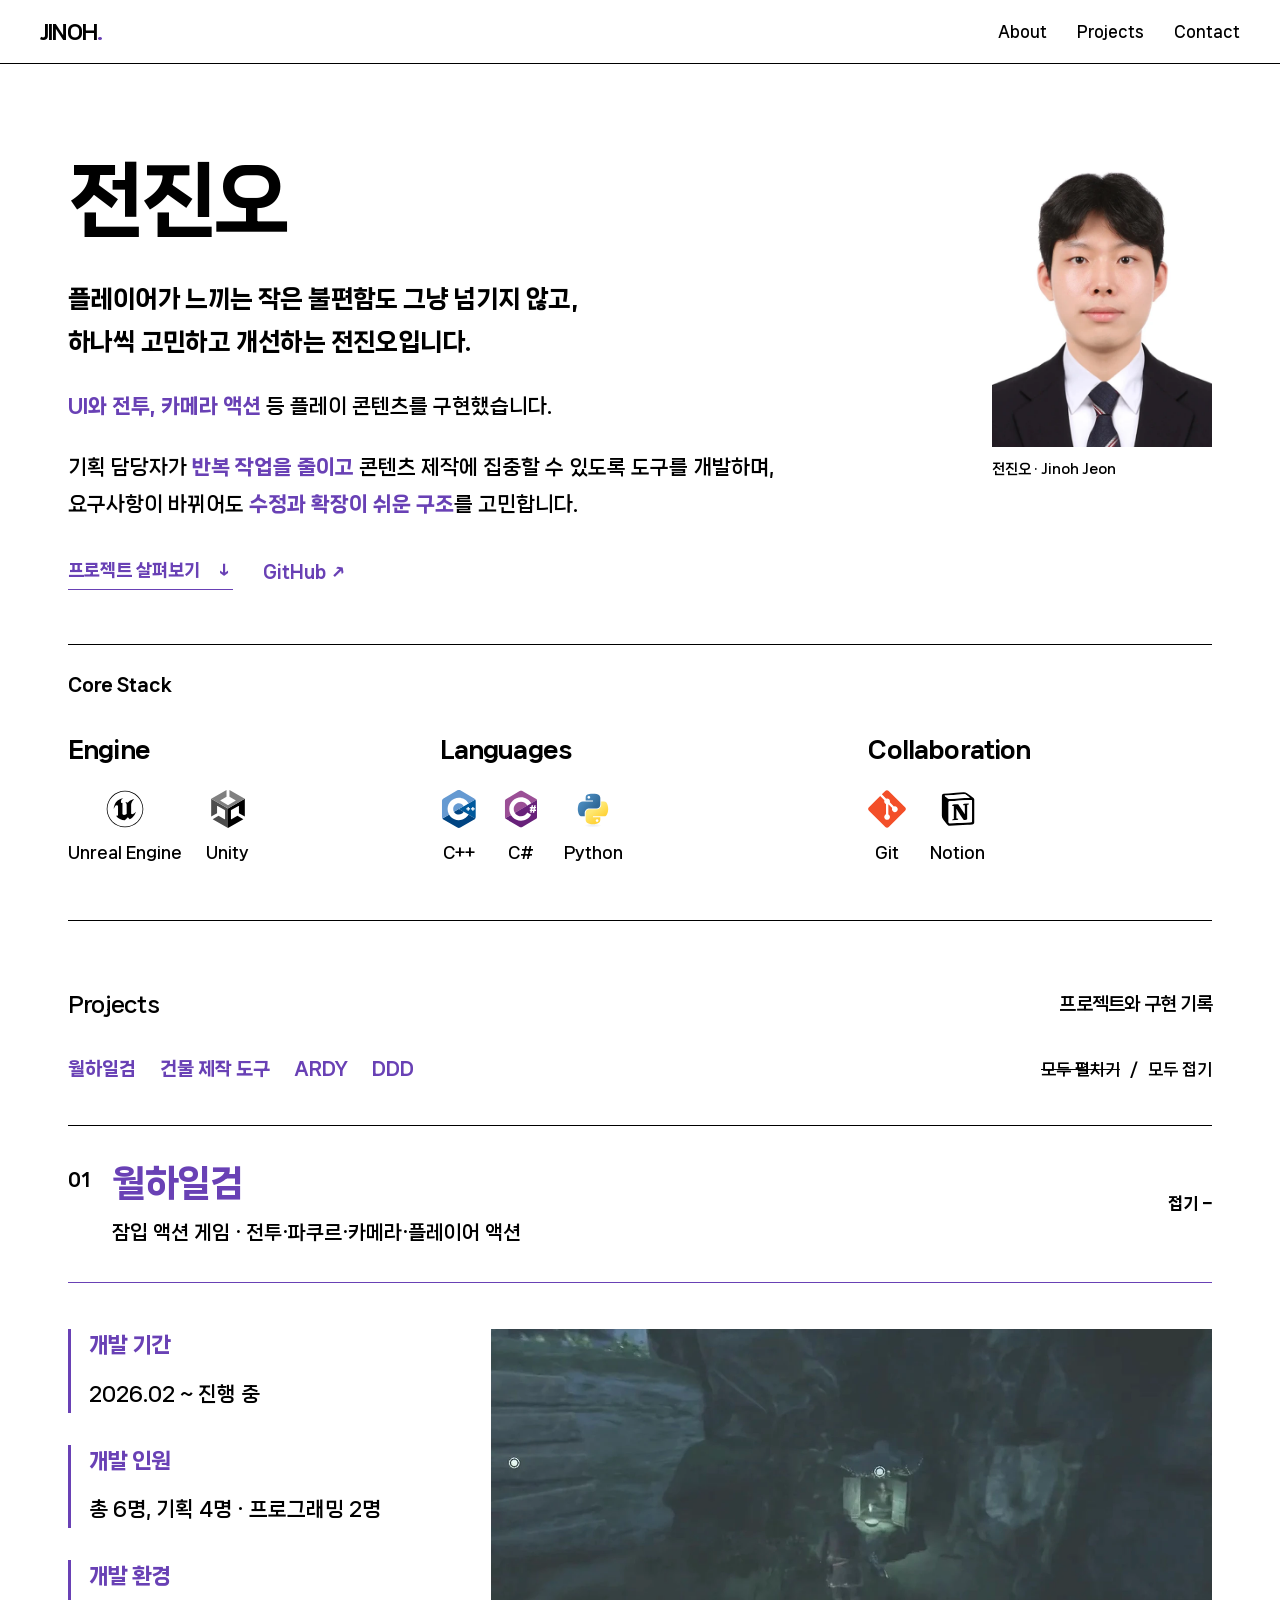
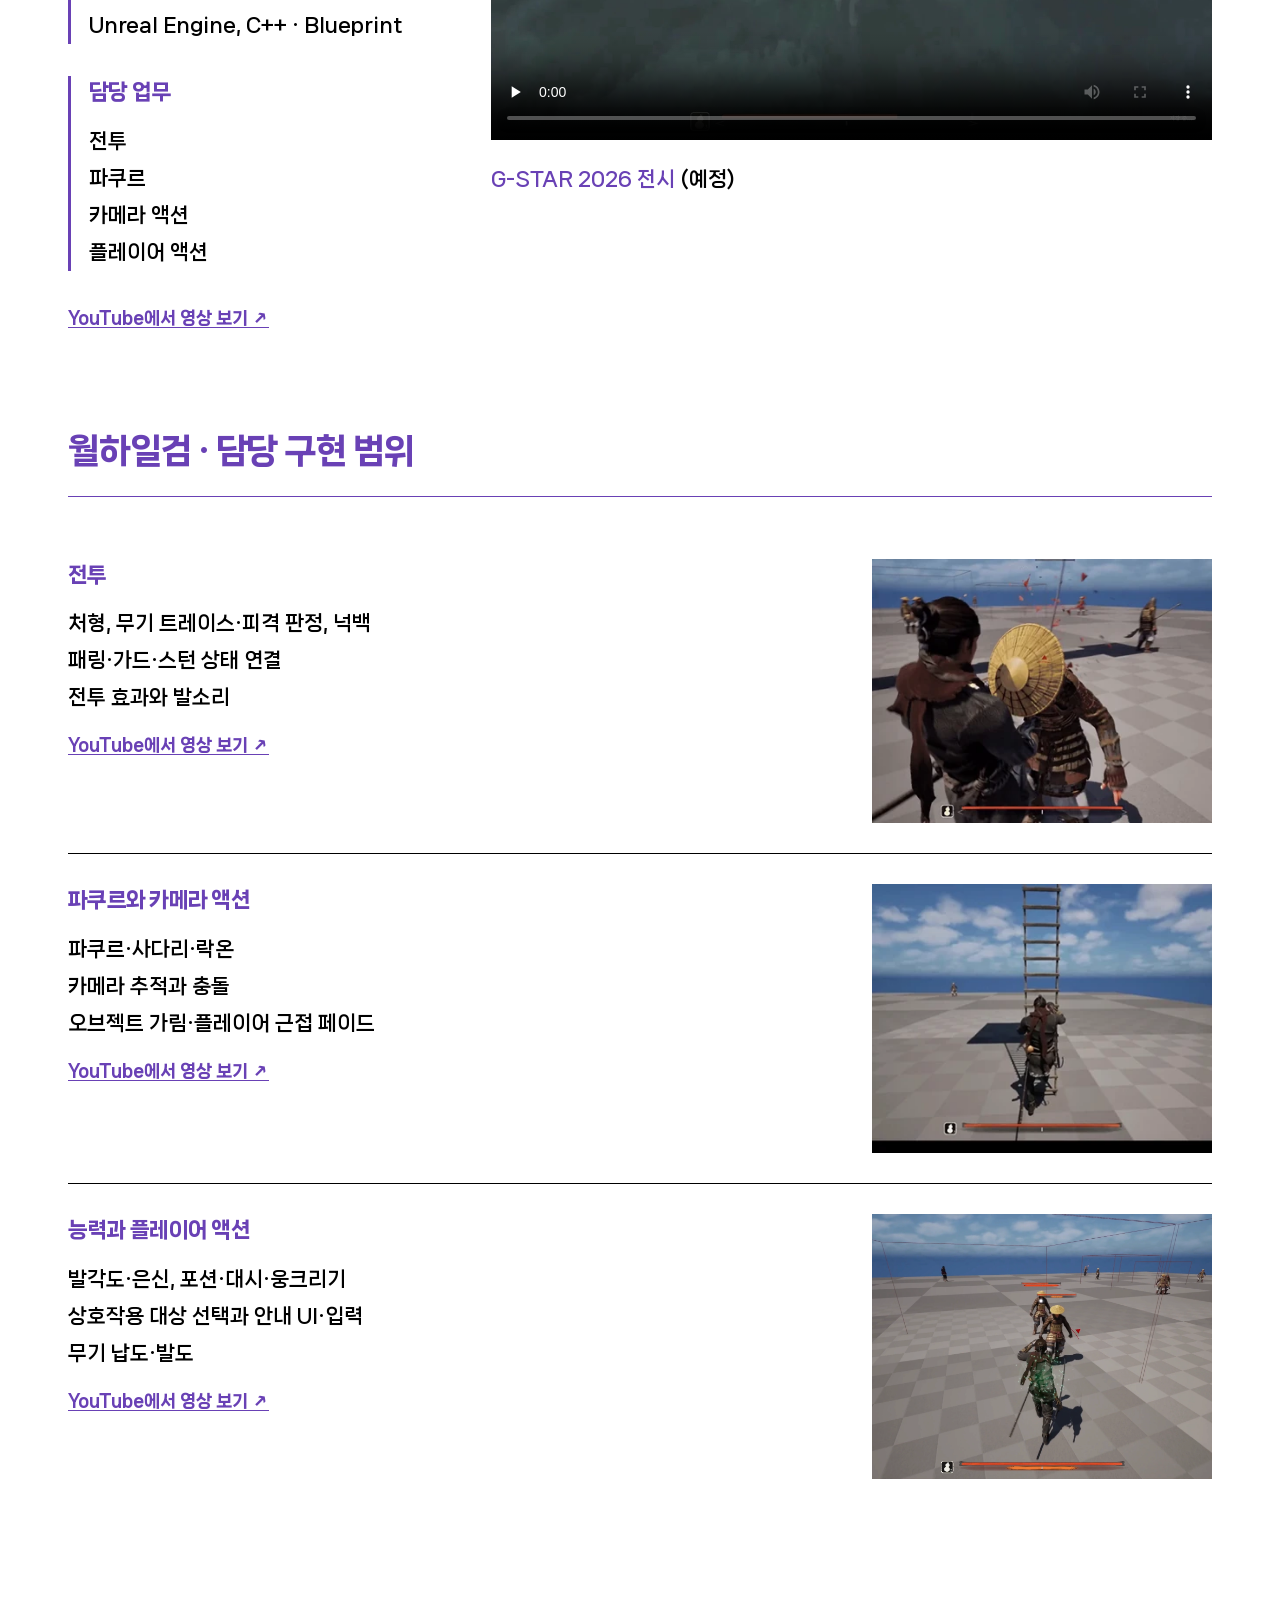
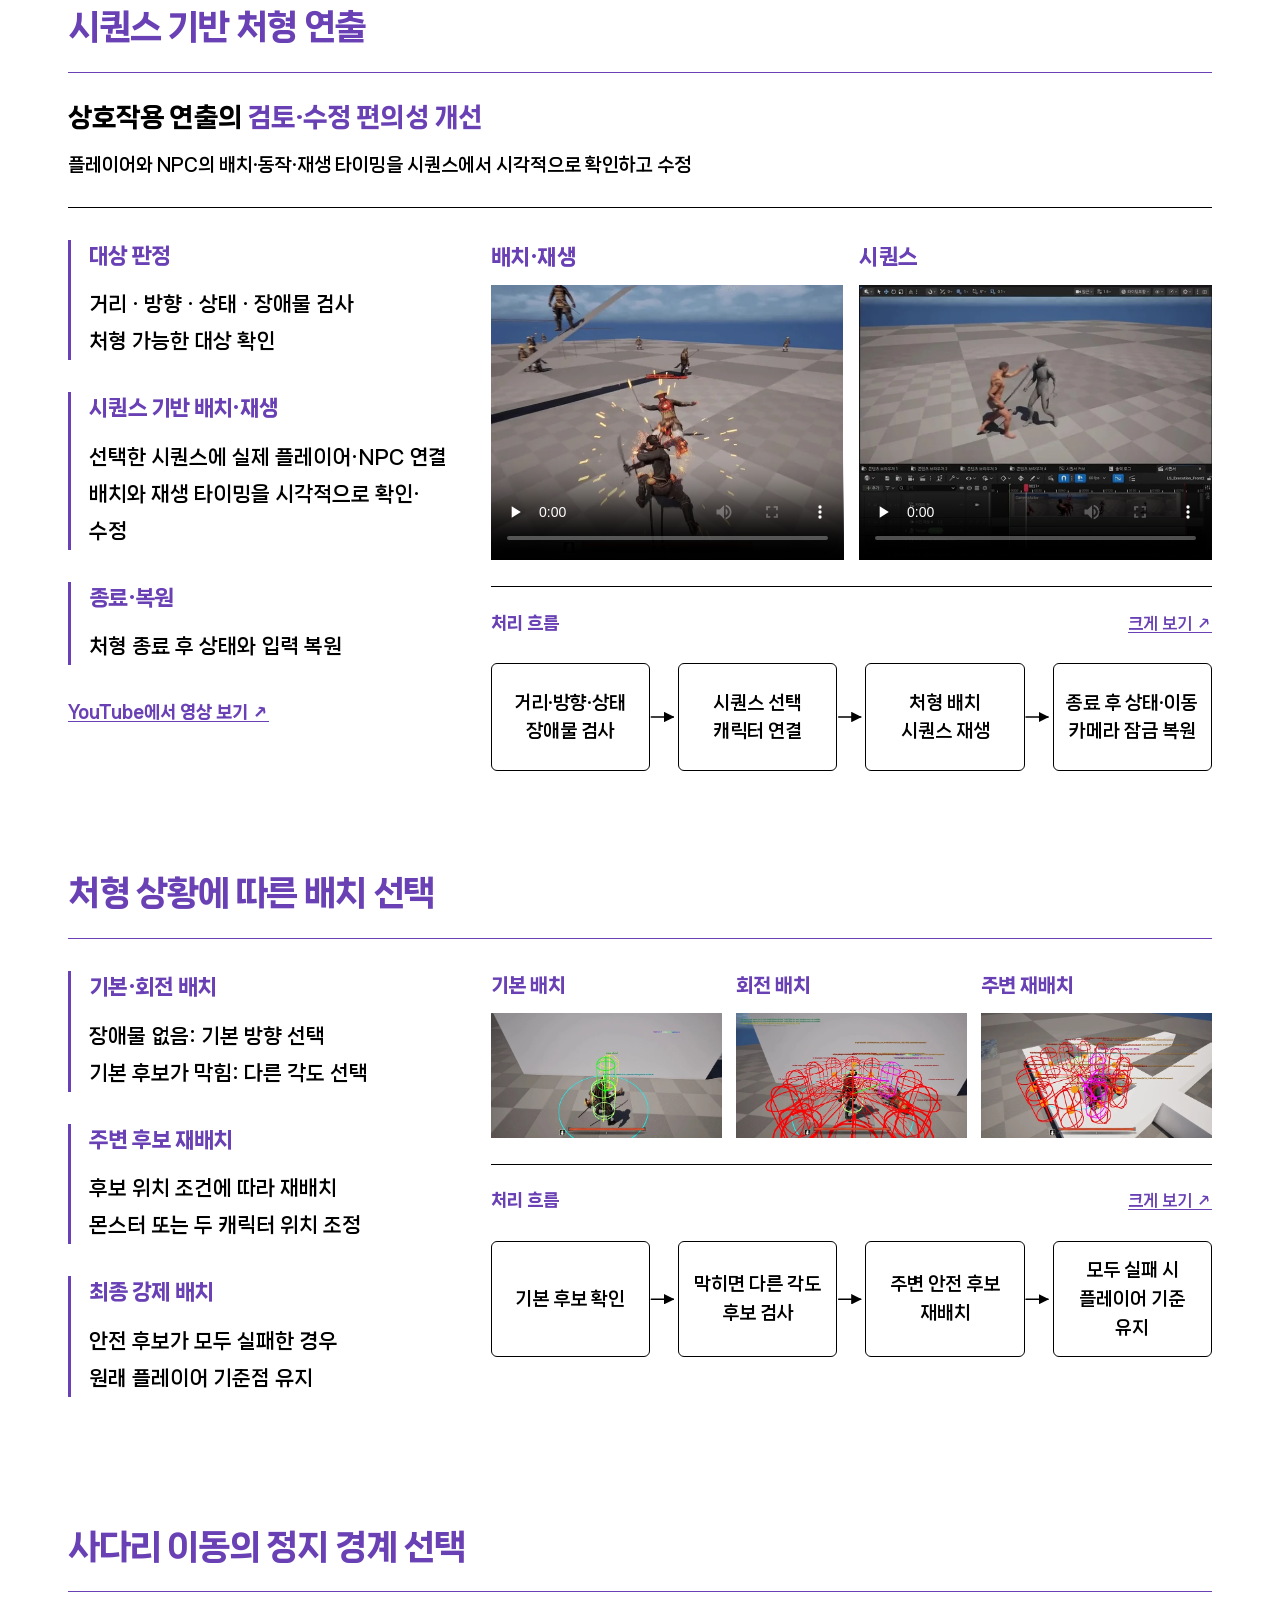
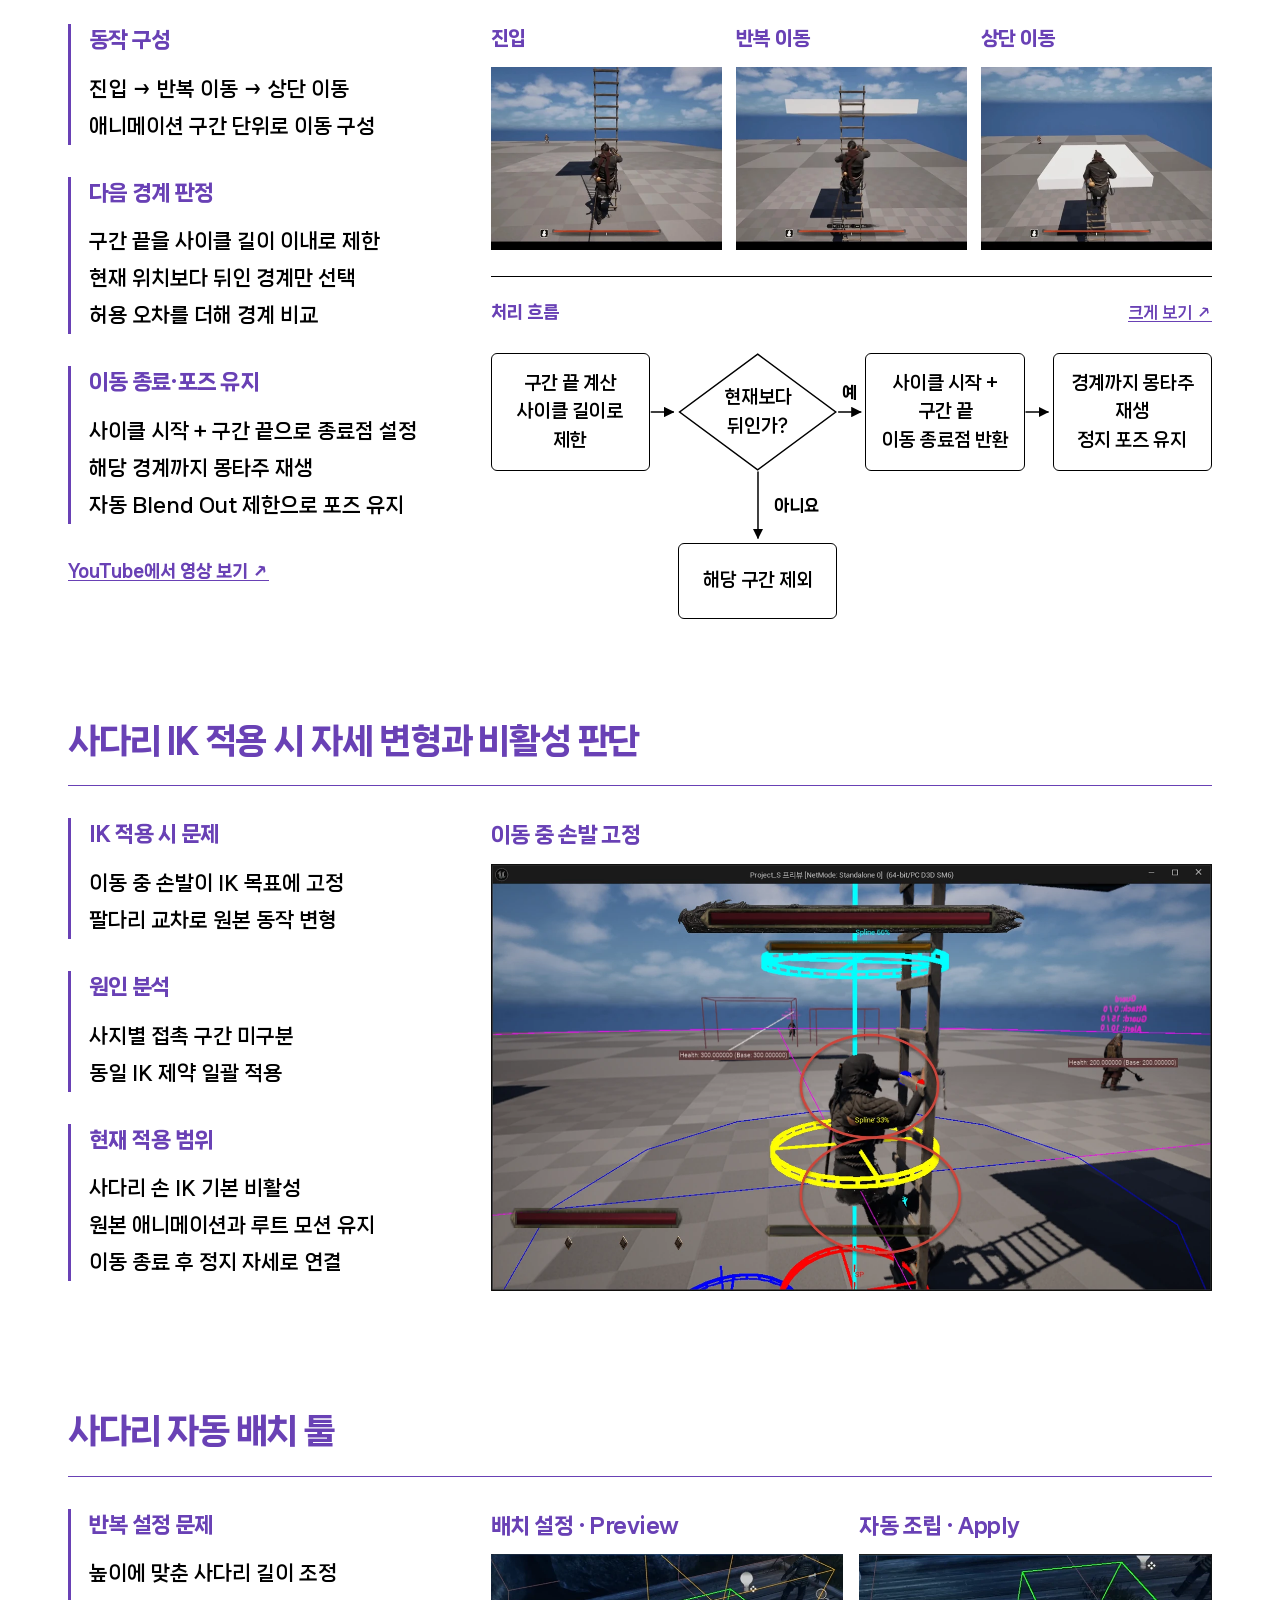
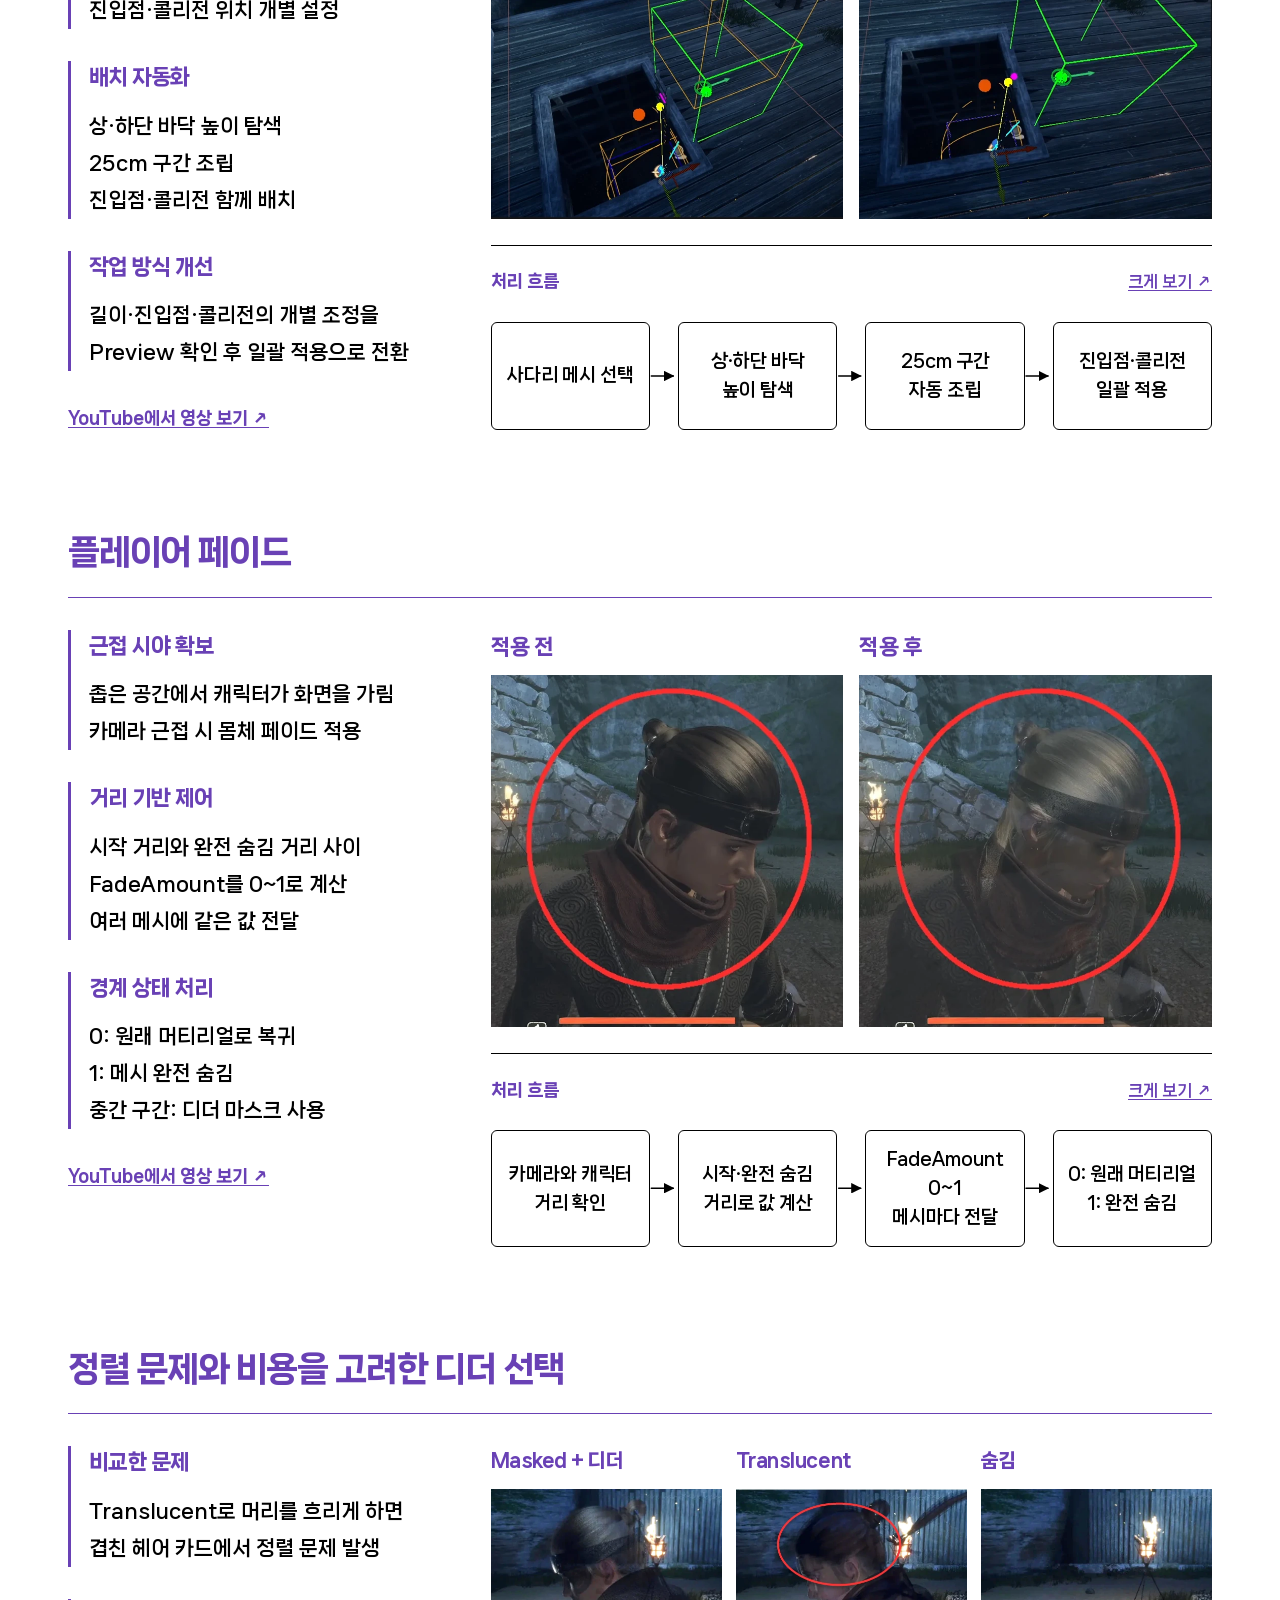
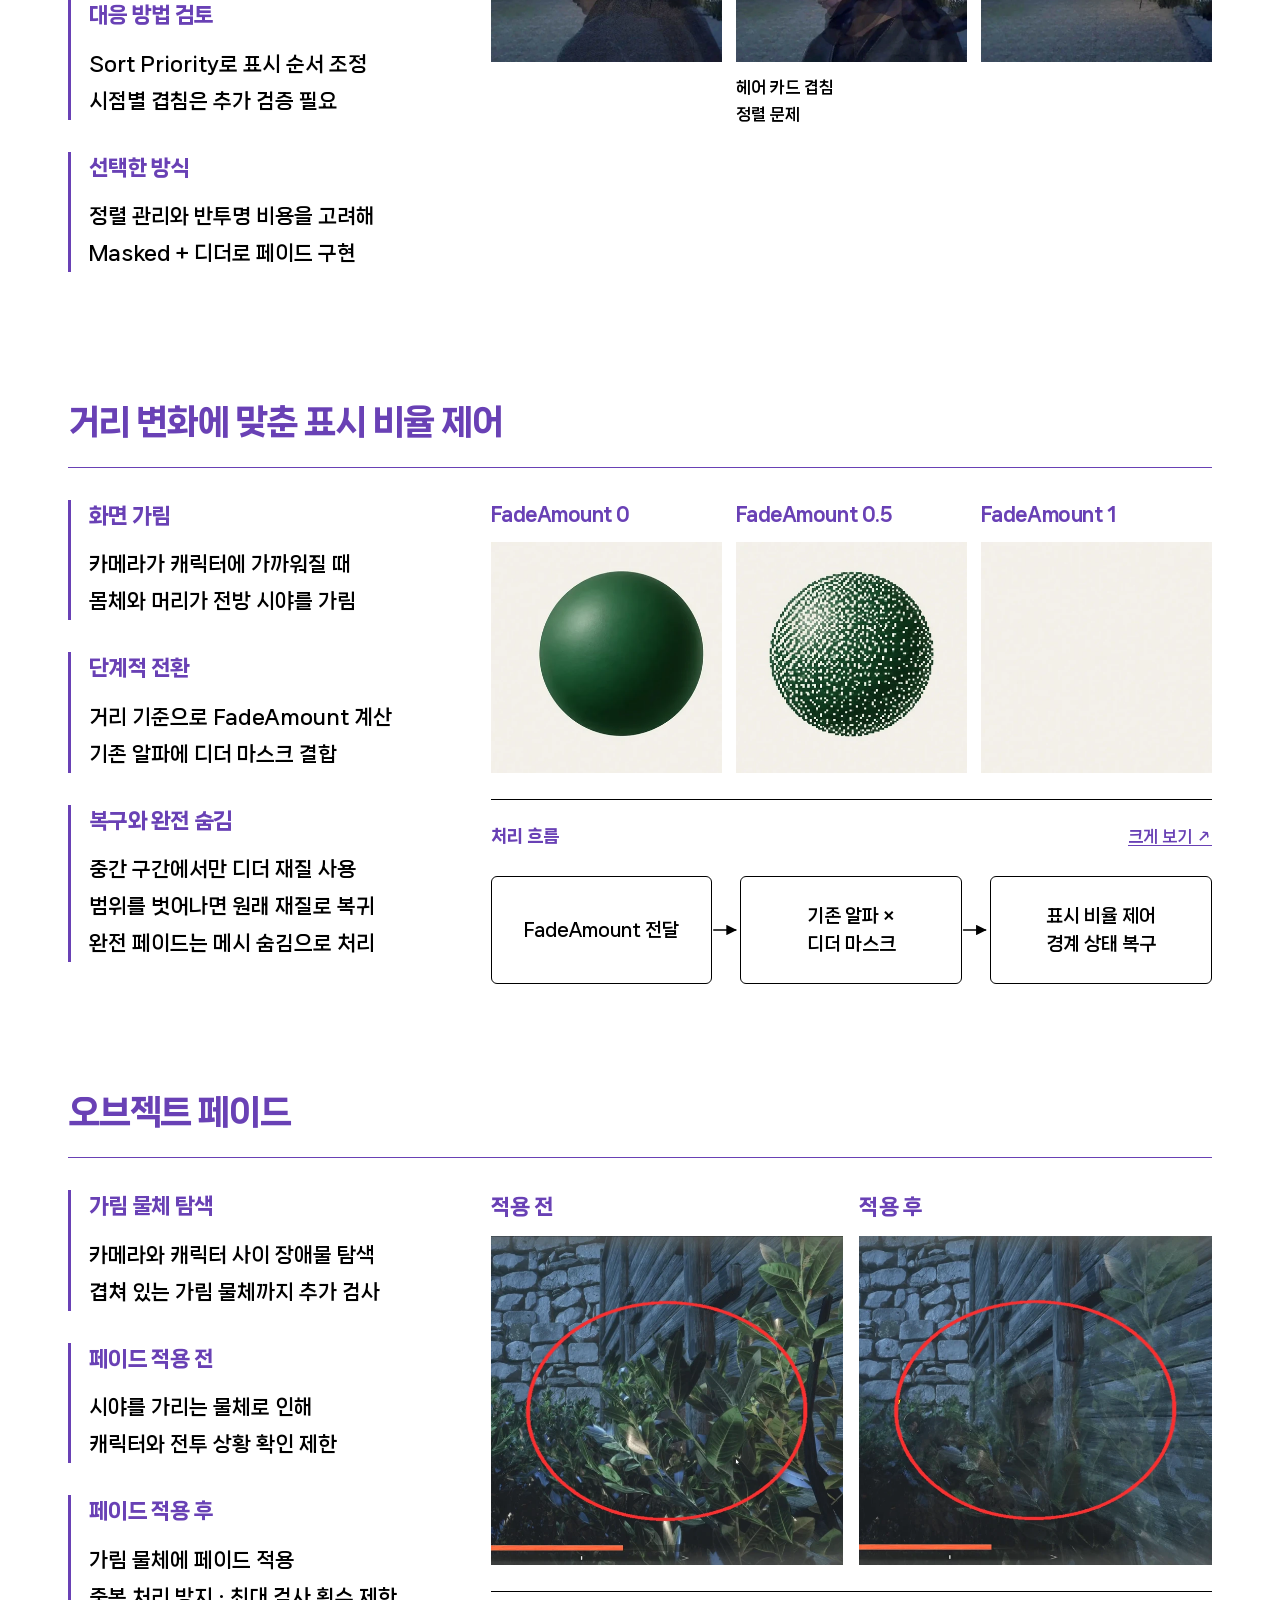
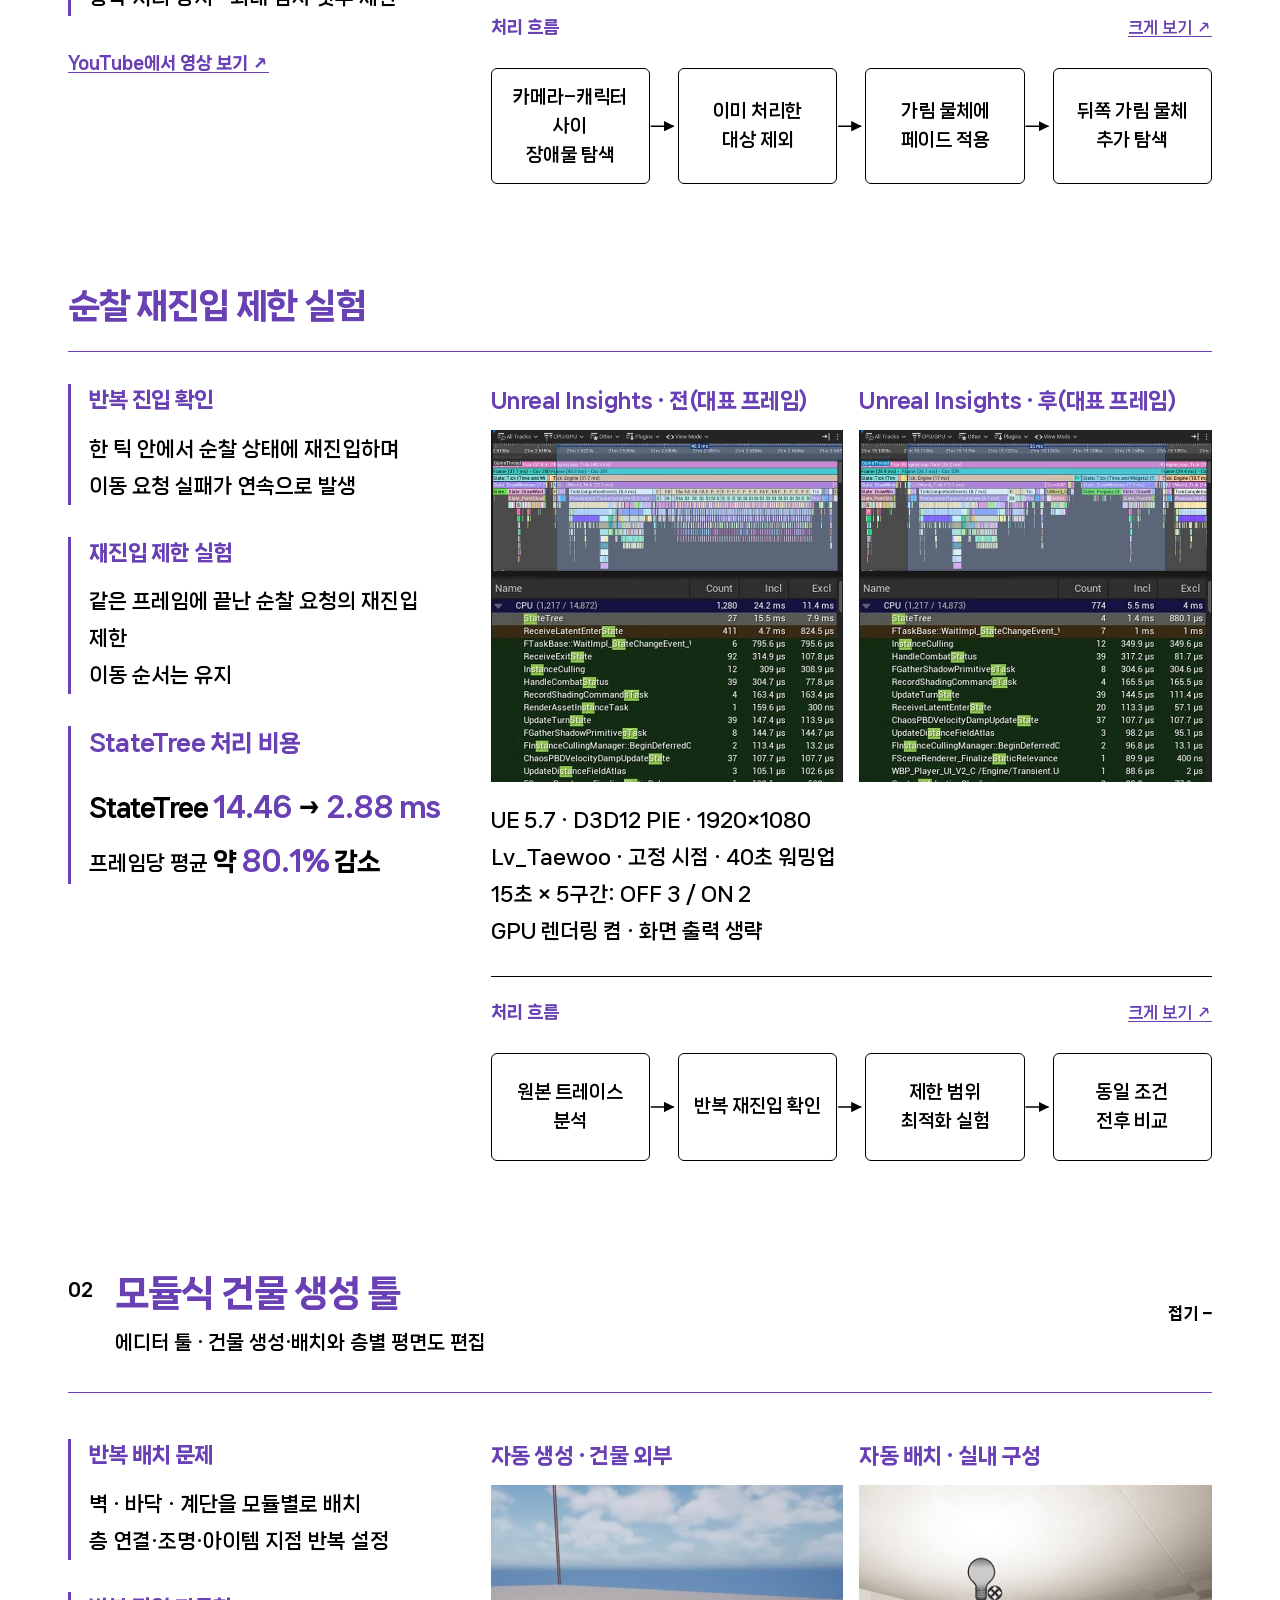
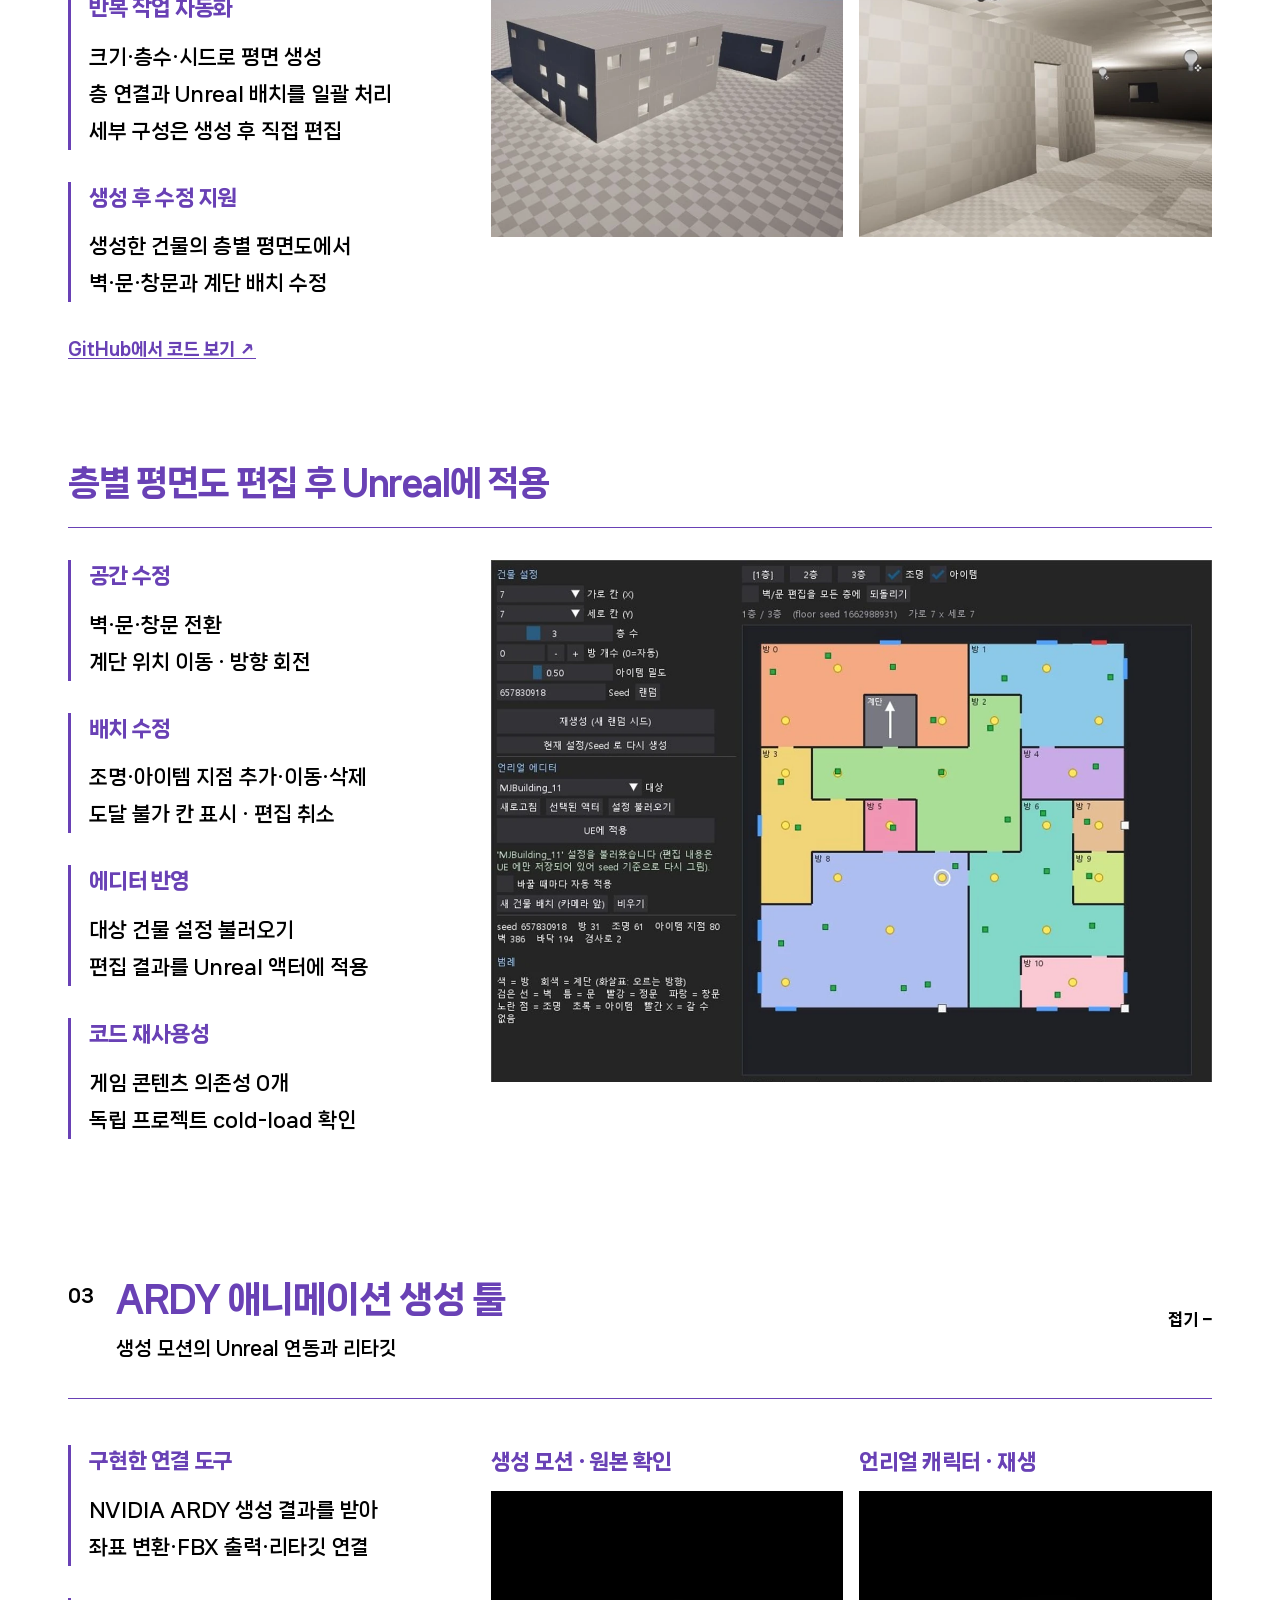
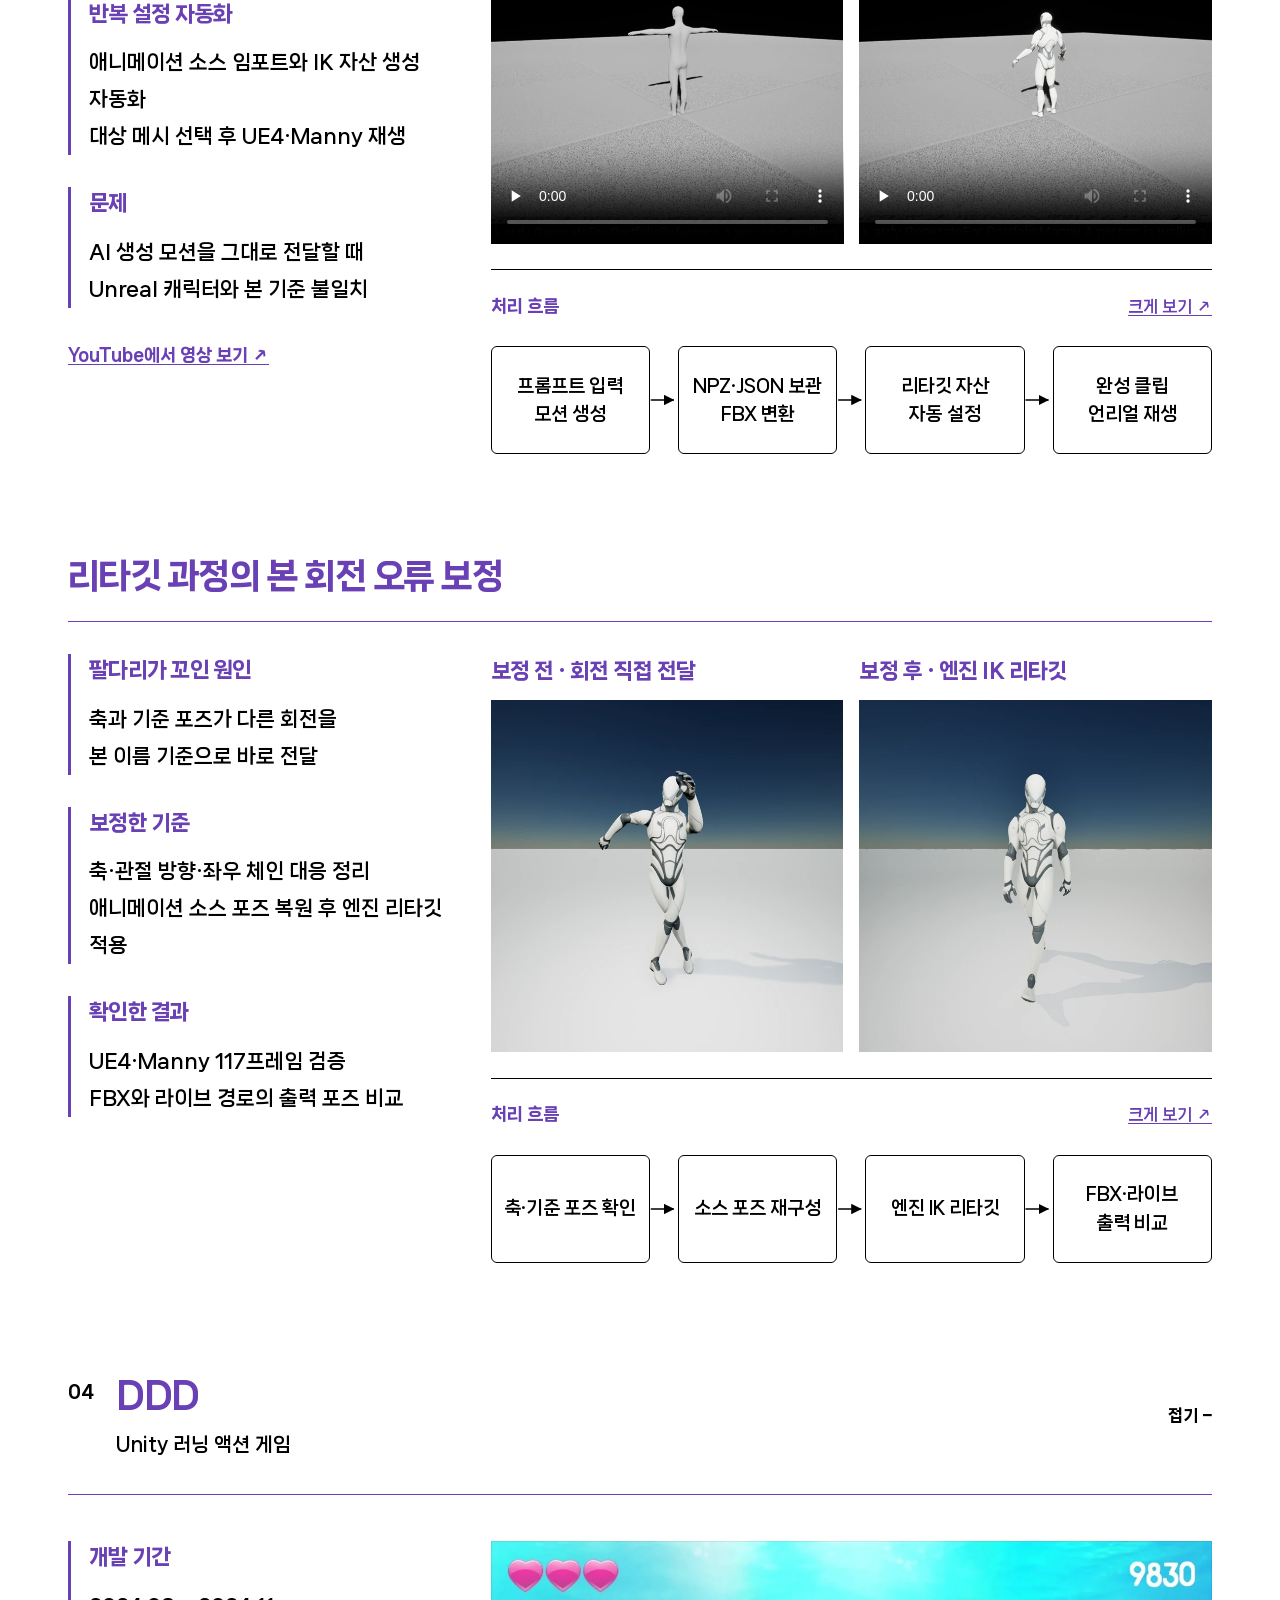
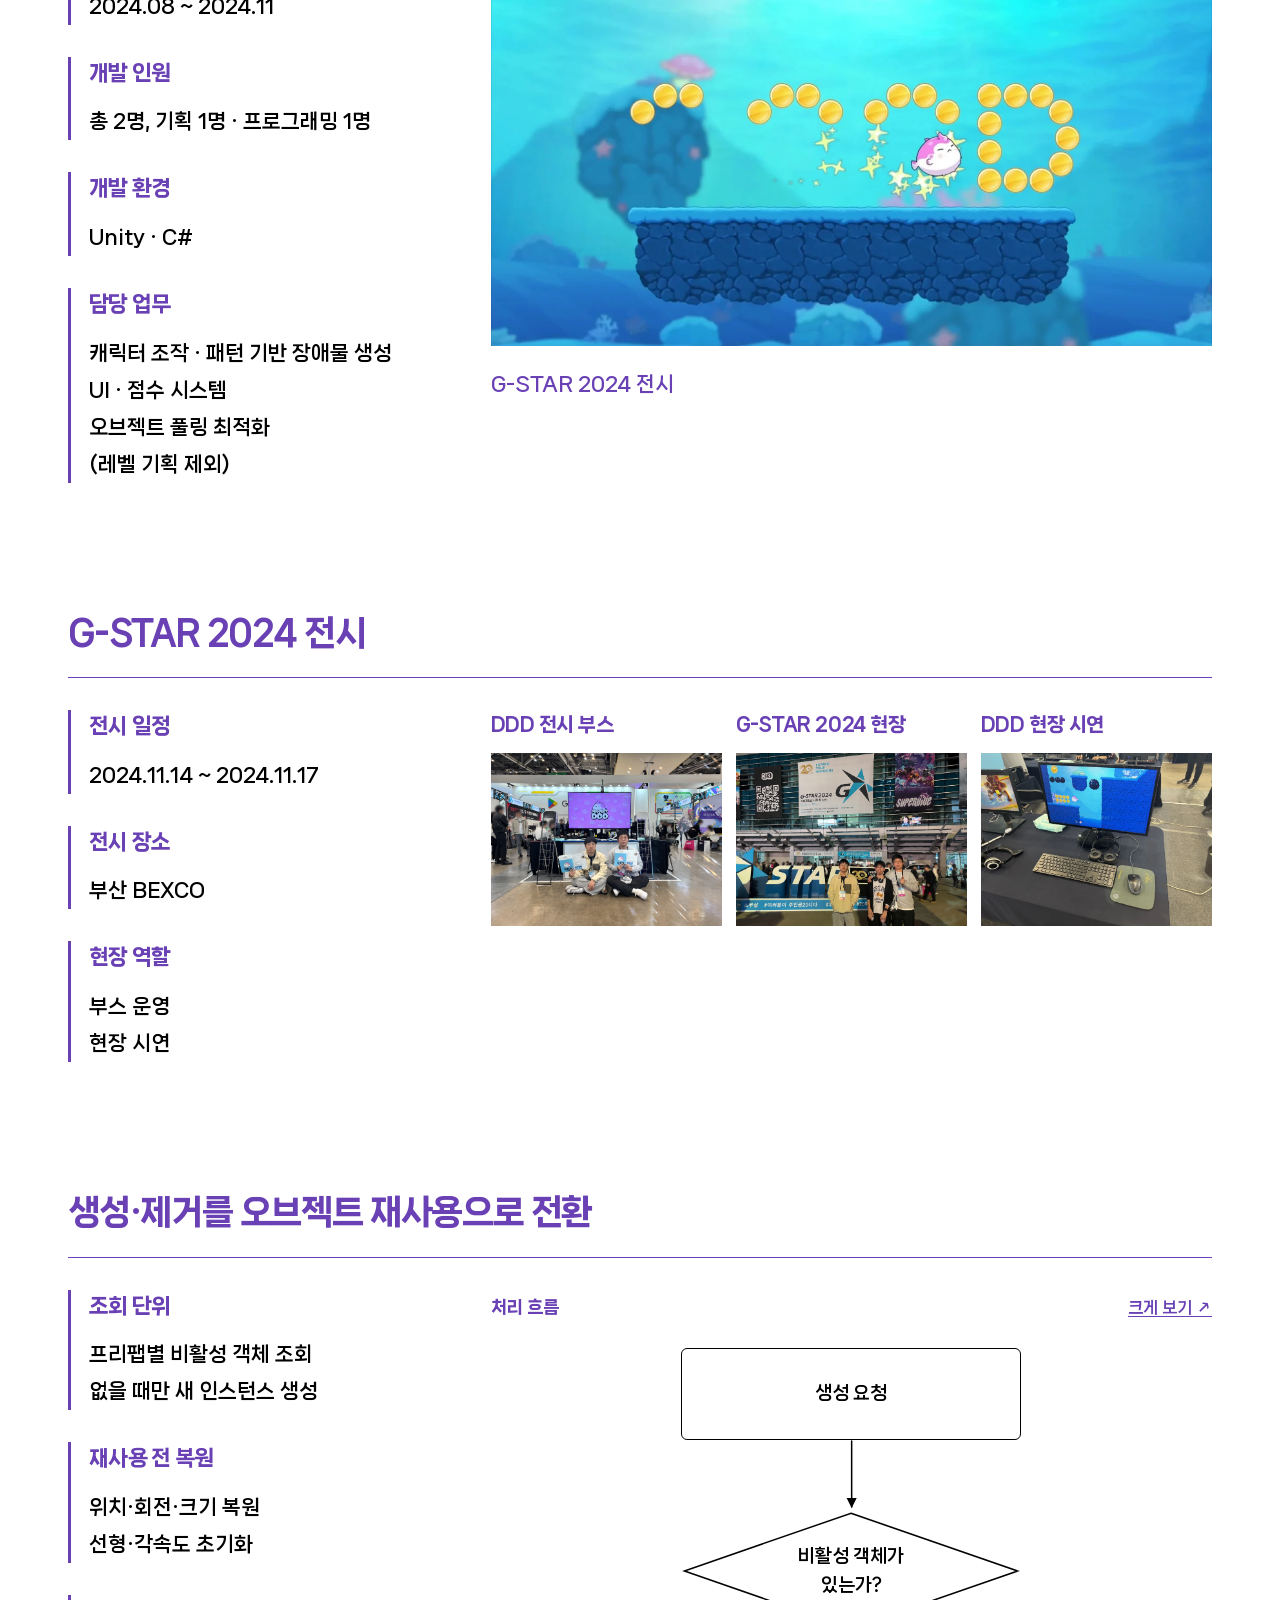
==== index.html @ 9c2fed43 "Keep implementation dividers and refresh screenshot asset versions" ====
<!doctype html>
<html lang="ko">
<head>
  <meta charset="utf-8">
  <meta name="viewport" content="width=device-width,initial-scale=1">
  <meta name="description" content="전진오 게임 클라이언트 개발 포트폴리오">
  <meta name="author" content="전진오">
  <meta name="theme-color" content="#6941b5">
  <meta property="og:type" content="website">
  <meta property="og:locale" content="ko_KR">
  <meta property="og:site_name" content="전진오 게임 클라이언트 개발 포트폴리오">
  <meta property="og:title" content="전진오 게임 클라이언트 개발 포트폴리오">
  <meta property="og:description" content="전진오 게임 클라이언트 개발 포트폴리오">
  <meta property="og:url" content="https://jincat481.github.io/portfolio/">
  <meta property="og:image" content="https://jincat481.github.io/portfolio/assets/portrait-og.jpg">
  <meta property="og:image:secure_url" content="https://jincat481.github.io/portfolio/assets/portrait-og.jpg">
  <meta property="og:image:type" content="image/jpeg">
  <meta property="og:image:width" content="504">
  <meta property="og:image:height" content="648">
  <meta property="og:image:alt" content="전진오 프로필 사진">
  <meta name="twitter:card" content="summary">
  <meta name="twitter:title" content="전진오 게임 클라이언트 개발 포트폴리오">
  <meta name="twitter:description" content="전진오 게임 클라이언트 개발 포트폴리오">
  <meta name="twitter:image" content="https://jincat481.github.io/portfolio/assets/portrait-og.jpg">
  <meta name="twitter:image:alt" content="전진오 프로필 사진">
  <meta name="color-scheme" content="light">
  <title>전진오 게임 클라이언트 개발 포트폴리오</title>
  <link rel="canonical" href="https://jincat481.github.io/portfolio/">
  <link rel="icon" type="image/svg+xml" href="assets/favicon.svg">
  <link rel="stylesheet" href="style.css?v=20261023-ppt-94004fb70e">
  <link rel="stylesheet" href="portfolio-theme.css?v=20261023-action-photo">
  <link rel="stylesheet" href="flowcharts.css?v=20261023-branch-label-spacing">
  <script defer src="portfolio-data.js?v=20261023-action-photo"></script>
  <script defer src="flowcharts.js?v=20261023-branch-label-spacing"></script>
  <script defer src="app.js?v=20261023-exhibition-status"></script>
  <script defer src="typography.js?v=20261023-feedback-evidence"></script>
</head>
<body>
  <a class="skip-link" href="#main">본문으로 건너뛰기</a>
  <header class="site-header">
    <a class="wordmark" href="#about" aria-label="전진오 소개로">JINOH<span class="wordmark-dot">.</span></a>
    <nav aria-label="주 메뉴">
      <a href="#about">About</a><a href="#projects">Projects</a><a href="#contact">Contact</a>
    </nav>
  </header>
  <main id="main" class="page-shell">
    <section id="about" class="about-section" aria-labelledby="intro-title">
      <div class="hero">
        <div class="hero-content">
          <h1 id="intro-title">전진오</h1>
          <p class="intro-lead">플레이어가 느끼는 작은 불편함도 그냥 넘기지 않고,<br class="desktop-break"> 하나씩 고민하고 개선하는 전진오입니다.</p>
          <p class="intro-detail">UI와 전투, 카메라 액션 등 플레이 콘텐츠를 구현했습니다.</p>
          <p class="intro-detail">기획 담당자가 반복 작업을 줄이고 콘텐츠 제작에 집중할 수 있도록 도구를 개발하며, 요구사항이 바뀌어도 수정과 확장이 쉬운 구조를 고민합니다.</p>
          <div class="hero-links"><a class="text-link" href="#projects">프로젝트 살펴보기 <span aria-hidden="true">↓</span></a><a class="quiet-link" href="https://github.com/Jincat481" target="_blank" rel="noopener noreferrer">GitHub ↗</a></div>
        </div>
        <figure class="portrait"><img id="portrait" width="270" height="347" src="assets/s1-19.webp?v=20261023-ppt-94004fb70e" alt="전진오 프로필 사진" fetchpriority="high"><figcaption>전진오 · Jinoh Jeon</figcaption></figure>
      </div>
      <div class="section-caption"><span>Core Stack</span></div>
      <div class="stack-groups" aria-label="사용 기술">
        <section class="stack-group" aria-labelledby="stack-engine"><h3 id="stack-engine">Engine</h3><ul class="stack-icons">
          <li><img src="assets/stack/unrealengine.svg" width="40" height="40" alt=""><span>Unreal Engine</span></li>
          <li><img src="assets/stack/unity.svg" width="40" height="40" alt=""><span>Unity</span></li>
        </ul></section>
        <section class="stack-group" aria-labelledby="stack-languages"><h3 id="stack-languages">Languages</h3><ul class="stack-icons">
          <li><img src="assets/stack/cplusplus.svg" width="40" height="40" alt=""><span>C++</span></li>
          <li><img src="assets/stack/csharp.svg" width="40" height="40" alt=""><span>C#</span></li>
          <li><img src="assets/stack/python.svg" width="40" height="40" alt=""><span>Python</span></li>
        </ul></section>
        <section class="stack-group" aria-labelledby="stack-collaboration"><h3 id="stack-collaboration">Collaboration</h3><ul class="stack-icons">
          <li><img src="assets/stack/git.svg" width="40" height="40" alt=""><span>Git</span></li>
          <li><img src="assets/stack/notion.svg" width="40" height="40" alt=""><span>Notion</span></li>
        </ul></section>
      </div>
    </section>
    <section id="projects" aria-labelledby="projects-title">
      <h2 class="section-title" id="projects-title"><span>Projects</span><small>프로젝트와 구현 기록</small></h2>
      <div class="portfolio-controls"><nav class="category-nav" aria-label="포트폴리오 카테고리"><a href="#moonlight">월하일검</a><a href="#mjbuilding">건물 제작 도구</a><a href="#ardy">ARDY</a><a href="#ddd">DDD</a></nav><div class="fold-controls"><button type="button" id="expand-all">모두 펼치기</button><span aria-hidden="true">/</span><button type="button" id="collapse-all">모두 접기</button></div></div>
      <div id="project-list" class="portfolio-list"></div>
    </section>
    <section id="contact" aria-labelledby="contact-title">
      <h2 class="section-title" id="contact-title"><span>Contact</span><small>연락처</small></h2>
      <div class="contact-list">
        <a href="mailto:wjswlsdh159@gmail.com"><span>Email</span><span>wjswlsdh159@gmail.com <b aria-hidden="true">↗</b></span></a>
        <a href="https://github.com/Jincat481" target="_blank" rel="noopener noreferrer"><span>GitHub</span><span>github.com/Jincat481 <b aria-hidden="true">↗</b></span></a>
      </div>
    </section>
  </main>
  <footer class="site-footer"><p>© 2026 JINOH</p><a href="#about">맨 위로 ↑</a></footer>
  <dialog id="lightbox" class="lightbox" aria-label="이미지 확대 보기"><button id="lightbox-close" class="icon-button" aria-label="확대 이미지 닫기">×</button><img id="lightbox-image" alt=""><p id="lightbox-caption"></p></dialog>
  <noscript><p class="noscript-message">포트폴리오 내용을 보려면 JavaScript를 켜 주세요. <a href="mailto:wjswlsdh159@gmail.com">이메일로 문의하기</a></p></noscript>
</body>
</html>
---- style.css ----
:root{--paper:#f6f5f1;--white:#fff;--ink:#20241f;--muted:#72756d;--rule:#dedfd7;--accent:#8b5839;--tag:#eaece5;--sans:"Pretendard","Noto Sans KR","Apple SD Gothic Neo","Malgun Gothic",sans-serif;--mono:"Consolas","SFMono-Regular",monospace}
*,*::before,*::after{box-sizing:border-box}html{scroll-behavior:smooth;scroll-padding-top:90px}body{margin:0;background:var(--paper);color:var(--ink);font-family:var(--sans);font-size:16px;line-height:1.8;-webkit-font-smoothing:antialiased}h1,h2,h3,h4,p,figure,dl,dd{margin:0}img,video{display:block;max-width:100%}button,a{-webkit-tap-highlight-color:transparent}a{color:inherit}button{font:inherit;color:inherit;cursor:pointer}button:disabled{cursor:default}a:focus-visible,button:focus-visible,summary:focus-visible{outline:2px solid var(--accent);outline-offset:5px}.skip-link{position:fixed;top:-100px;left:20px;z-index:100;padding:10px 18px;background:var(--ink);color:white}.skip-link:focus{top:10px}
.site-header{height:64px;position:sticky;top:0;z-index:20;display:flex;align-items:center;justify-content:space-between;padding:0 40px;background:var(--paper);border-bottom:1px solid var(--rule)}.wordmark{font:700 16px var(--sans);text-decoration:none;letter-spacing:-.04em}.wordmark-dot{color:var(--accent)}.site-header nav{display:flex;gap:30px}.site-header nav a{font:12px var(--mono);text-decoration:none;color:var(--muted)}.site-header nav a[aria-current]{color:var(--ink)}
.page-shell{max-width:944px;margin:0 auto;padding:0 40px}.page-shell>section{padding:64px 0 56px;border-bottom:1px solid var(--rule)}.page-shell>section:first-child{padding-top:90px}.hero{display:grid;grid-template-columns:minmax(0,1fr) 200px;gap:56px;align-items:start}.eyebrow{font:11px/1.5 var(--mono);letter-spacing:.12em;color:var(--muted);margin:4px 0 28px}h1{font-size:78px;font-weight:600;letter-spacing:-.065em;line-height:1.1;margin-bottom:30px}.intro-lead{font-size:18px;line-height:1.95;word-break:keep-all;letter-spacing:-.03em}.intro-sub{font-size:14px;line-height:1.9;color:var(--muted);margin-top:20px}.intro-detail{font-size:14px;line-height:1.95;color:var(--muted);margin-top:18px;max-width:520px;word-break:keep-all}.hero-links{display:flex;flex-wrap:wrap;align-items:center;gap:28px;margin-top:30px;font-size:13px}.text-link{text-decoration:none;border-bottom:1px solid var(--ink);padding-bottom:2px}.text-link span{margin-left:12px}.quiet-link{color:var(--muted);text-decoration:none}.portrait{padding-top:30px}.portrait img{width:200px;height:257px;object-fit:cover;object-position:center top;border:1px solid var(--rule);background:#fff}.portrait figcaption{font:10px var(--mono);letter-spacing:.07em;color:var(--muted);padding-top:14px}.section-caption{display:flex;align-items:center;justify-content:space-between;font-size:11px;color:var(--muted);font-family:var(--mono);margin:66px 0 30px;padding-top:24px;border-top:1px solid var(--rule)}.section-caption span:last-child{font-family:var(--sans)}
.stack-groups{display:grid;grid-template-columns:1.2fr 1.4fr 1.2fr;gap:28px}.stack-group{min-width:0}.stack-group h3{font-size:18px;line-height:1.5;font-weight:600;margin:0 0 24px;color:var(--ink)}.stack-group .stack-icons{display:flex;flex-wrap:wrap;gap:24px;list-style:none;padding:0;margin:0}.stack-icons li{display:flex;flex-direction:column;align-items:center;gap:9px;text-align:center}.stack-icons img{height:38px;width:38px;object-fit:contain;margin-bottom:4px}.stack-group .stack-icons span{font-size:13px;line-height:1.4;white-space:nowrap}
.section-title{display:flex;align-items:center;justify-content:space-between;gap:16px;font-size:13px;letter-spacing:.02em;font-weight:500;margin-bottom:22px}.section-title>span{font-family:var(--mono)}.section-title small{font-size:11px;font-weight:400;color:var(--muted)}.portfolio-controls{display:flex;justify-content:space-between;align-items:center;flex-wrap:wrap;gap:20px;margin-bottom:32px}.category-nav{display:flex;flex-wrap:wrap;gap:10px 24px}.category-nav a{font-size:13px;color:var(--muted);text-decoration:none}.category-nav a:hover{color:var(--accent)}.fold-controls{display:flex;gap:10px;color:var(--muted);font-size:11px}.fold-controls button{background:none;border:0;padding:4px 0;font-size:12px}.fold-controls button:disabled{opacity:.4}.portfolio-category{border-top:1px solid var(--rule);scroll-margin-top:86px}.portfolio-category:last-child{border-bottom:1px solid var(--rule)}.portfolio-category>summary{list-style:none;display:flex;align-items:center;gap:22px;padding:32px 0;cursor:pointer}.portfolio-category>summary::-webkit-details-marker{display:none}.category-number{font:11px var(--mono);color:var(--accent);align-self:start;padding-top:12px}.category-label{min-width:0;flex:1}.category-label h2{font-size:28px;font-weight:600;line-height:1.4;letter-spacing:-.04em;word-break:keep-all}.category-label>span{display:block;font-size:15px;line-height:1.8;color:var(--muted);margin-top:8px;word-break:keep-all}.category-toggle{font-size:12px;color:var(--muted);white-space:nowrap}.when-closed{display:none}.portfolio-category:not([open]) .when-open{display:none}.portfolio-category:not([open]) .when-closed{display:inline}.category-content{padding-bottom:25px}.portfolio-page{padding:42px 0;border-top:1px solid var(--rule);scroll-margin-top:90px}.portfolio-page h3{font-size:24px;line-height:1.6;font-weight:500;letter-spacing:-.035em;margin-bottom:30px;word-break:keep-all}.slide-layout{display:grid;grid-template-columns:minmax(210px,.85fr) minmax(0,1.8fr);gap:34px}.slide-description,.slide-visual{min-width:0}.slide-note{padding:16px 0 22px;border-top:1px solid var(--rule)}.slide-note h4{font-size:15px;line-height:1.7;font-weight:600;color:var(--accent);margin-bottom:11px;word-break:keep-all}.slide-note p{font-size:14px;color:#636b5c;line-height:1.9;white-space:pre-line;overflow-wrap:anywhere;word-break:keep-all}.slide-links{display:flex;flex-direction:column;gap:10px;margin-top:18px;font-size:12px;color:var(--accent)}.slide-links a{text-underline-offset:4px}.slide-media{display:grid;grid-template-columns:repeat(2,minmax(0,1fr));gap:25px 16px;align-items:start}.slide-media.media-count-1{grid-template-columns:minmax(0,1fr)}.slide-media.media-count-3>figure:last-child{grid-column:1/-1;width:calc((100% - 16px)/2);justify-self:center}.slide-media figure{min-width:0}.media-label{font-size:18px;font-weight:600;line-height:1.65;letter-spacing:-.025em;color:var(--accent);margin-bottom:12px;word-break:keep-all}.zoom-media{display:block;width:100%;border:0;background:transparent;padding:0;cursor:zoom-in}.zoom-media img{width:100%;height:auto}.slide-media video{width:100%;height:auto;object-fit:fill;background:var(--paper)}.slide-measurement{font-size:14px;line-height:1.9;white-space:pre-line;color:var(--muted);margin-top:20px}.native-flow{padding-top:22px;margin-top:26px;border-top:1px solid var(--rule)}.native-flow.large-flow{padding:0;margin:0;border:0}.flow-heading{display:flex;justify-content:space-between;gap:12px;align-items:center;color:var(--muted);font-size:11px;margin-bottom:12px}.flow-heading button{border:0;background:none;padding:2px 0;font-size:11px;color:var(--muted);text-decoration:underline;text-underline-offset:3px}.scope-grid{display:grid;grid-template-columns:repeat(3,minmax(0,1fr));gap:25px}.scope-grid .slide-note{padding-top:18px}.scope-grid .slide-note p{font-size:14px}
.contact-list a{display:flex;align-items:center;justify-content:space-between;gap:20px;padding:22px 0;border-bottom:1px solid var(--rule);text-decoration:none;font-size:12px}.contact-list a:first-child{border-top:1px solid var(--rule)}.contact-list a:last-child{border-bottom:none}.contact-list a>span:first-child{font-family:var(--mono)}.contact-list a>span:last-child{color:var(--muted)}.contact-list b{font-weight:400;margin-left:14px}.site-footer{max-width:944px;margin:auto;display:flex;justify-content:space-between;padding:30px 40px 45px;font:10px var(--mono);color:var(--muted)}.site-footer a{text-decoration:none}
dialog{border:0;padding:0;background:var(--paper);color:var(--ink)}dialog:not([open]){display:none}dialog::backdrop{background:rgba(17,22,16,.65);backdrop-filter:blur(4px)}body.zoom-open{overflow:hidden}.icon-button{display:grid;place-content:center;background:transparent;border:0;width:36px;height:36px;font-size:28px;line-height:1}.lightbox{width:min(1600px,calc(100% - 48px));max-width:none;max-height:calc(100% - 48px);padding:44px 24px 20px;overflow:auto}.lightbox>.icon-button{position:absolute;top:5px;right:8px}.lightbox img{max-height:calc(100vh - 160px);width:auto;max-width:100%;margin:auto;object-fit:contain}.lightbox p{text-align:center;font-size:12px;line-height:1.8;margin:20px auto 0;color:var(--muted);max-width:1000px}.noscript-message{max-width:800px;padding:30px;margin:auto}
@media(min-width:1500px){.page-shell,.site-footer{max-width:1000px}.hero{grid-template-columns:minmax(0,1fr) 220px;gap:76px}.portrait img{width:220px;height:283px}}
@media(max-width:760px){.site-header{padding:0 22px;height:60px}.site-header nav{gap:22px}.site-header nav a{font-size:11px}.page-shell{padding:0 24px}.page-shell>section{padding:45px 0}.page-shell>section:first-child{padding-top:66px}.hero{grid-template-columns:minmax(0,1fr) 130px;gap:28px}.portrait img{width:130px;height:167px}.portrait figcaption{font-size:9px}.eyebrow{font-size:9px;margin-bottom:25px}h1{font-size:60px;margin-bottom:25px}.intro-lead{font-size:15px;line-height:1.95}.intro-sub,.intro-detail{font-size:12px}.desktop-break{display:none}.hero-links{font-size:12px;gap:18px}.section-caption{margin-top:45px}.stack-icons{grid-template-columns:repeat(4,minmax(0,1fr));gap:28px 16px}.stack-icons img{width:34px;height:34px}.stack-icons small{font-size:8px}.portfolio-controls{gap:15px;margin-bottom:24px}.category-nav{gap:8px 16px}.category-nav a{font-size:12px}.portfolio-category>summary{gap:14px;padding:26px 0}.category-label h2{font-size:24px}.category-label>span{font-size:13px}.category-number{padding-top:9px;font-size:10px}.category-toggle{font-size:11px}.portfolio-page{padding:30px 0}.portfolio-page h3{font-size:22px;margin-bottom:24px}.slide-layout{grid-template-columns:1fr;gap:24px}.slide-description{display:grid;grid-template-columns:repeat(2,minmax(0,1fr));gap:0 22px}.slide-note{padding:14px 0}.slide-note h4{font-size:14px;margin-bottom:8px}.slide-note p{font-size:13px}.slide-links{grid-column:1/-1;margin:10px 0 0}.slide-visual{grid-row:1}.native-flow{margin-top:22px;padding-top:18px}.scope-grid{grid-template-columns:1fr;gap:0}.scope-grid .slide-note p{font-size:13px}.media-label{font-size:18px}.contact-list a{font-size:11px}.site-footer{padding:25px 24px 35px}.lightbox{width:calc(100% - 24px);max-height:calc(100% - 24px);padding:42px 14px 20px}}
@media(max-width:420px){.site-header{padding:0 16px}.site-header nav{gap:17px}.wordmark{font-size:14px}.page-shell{padding:0 20px}.hero{grid-template-columns:minmax(0,1fr) 104px;gap:18px}.portrait img{width:104px;height:134px}h1{font-size:52px}.intro-lead{font-size:14px}.intro-sub,.intro-detail{font-size:11px}.hero-links{gap:14px;font-size:11px}.stack-icons span{font-size:11px}.section-title small{font-size:10px}.slide-description{grid-template-columns:1fr}.category-label h2{font-size:21px}.category-toggle{font-size:10px}.category-label>span{font-size:13px}.category-number{display:none}.media-label{font-size:18px}.slide-media{gap:20px 10px}.slide-media.media-count-3>figure:last-child{width:calc((100% - 10px)/2)}.contact-list a{align-items:start;gap:12px}.contact-list a>span:last-child{font-size:10px}.contact-list b{margin-left:3px}}
@media(max-width:900px){.stack-groups{grid-template-columns:repeat(2,minmax(0,1fr));gap:32px}.stack-group h3{margin-bottom:18px}}
@media(max-width:480px){.stack-groups{gap:26px 20px}.stack-group h3{font-size:17px}.stack-group .stack-icons{gap:18px}.stack-group .stack-icons span{font-size:12px}}

#projects>.section-title{font-size:22px;font-weight:600}#projects>.section-title small{font-size:14px}#projects .category-nav a{font-size:16px}#projects .fold-controls{font-size:15px;align-items:center}#projects .fold-controls button{font-size:15px;padding:8px 0}
@media(max-width:760px){#projects>.section-title{font-size:20px}#projects>.section-title small{font-size:13px}#projects .category-nav a{font-size:15px}#projects .fold-controls,#projects .fold-controls button{font-size:14px}}
.scope-rows{display:grid;gap:0}.scope-row{display:grid;grid-template-columns:minmax(0,1.4fr) minmax(160px,.8fr);gap:32px;align-items:start;padding:24px 0;border-top:1px solid var(--rule)}.scope-row .slide-note{border:0;padding:0}.scope-row .slide-links{margin-top:14px}.scope-image{width:100%;max-width:260px;justify-self:end}.scope-image figure{margin:0}.scope-image img{width:100%;height:auto}
@media(max-width:760px){.scope-row{grid-template-columns:minmax(0,1fr) 160px;gap:24px}}
@media(max-width:480px){.scope-row{grid-template-columns:minmax(0,1fr);gap:18px}.scope-image{max-width:320px;justify-self:start}}
@media(prefers-reduced-motion:reduce){html{scroll-behavior:auto}*,*::before,*::after{transition:none!important;animation:none!important}}
@media print{.site-header,.site-footer,.hero-links,.portfolio-controls,.category-toggle,.flow-heading button,.slide-links{display:none!important}body{background:#fff}.page-shell{max-width:none;padding:0}.page-shell>section{padding:20px 0}.portfolio-category::details-content{display:block!important}.portfolio-category>summary{padding:20px 0}.portfolio-page{break-inside:avoid}.slide-layout{grid-template-columns:1fr 2fr;gap:24px}.lightbox{display:none!important}}
---- portfolio-theme.css ----
/* Selected D theme: white, black, purple. Photographs and videos retain their colors. */
@font-face{font-family:NanumSquareNeo;src:url('assets/fonts/NanumSquareNeo-Variable.woff2') format('woff2');font-style:normal;font-weight:300 900;font-display:swap}
:root{--accent:#6941b5;--body-font:NanumSquareNeo,"Malgun Gothic",sans-serif;--heading-font:var(--body-font);--body-weight:600;--heading-weight:800;--body-size:20px;--body-leading:1.85;--page-title-size:34px}
:root{--paper:#fff;--white:#fff;--ink:#000;--muted:#000;--rule:#000;--tag:#fff;--sans:var(--body-font);--mono:var(--body-font);color-scheme:light;scroll-behavior:auto}
html body{background:#fff;color:#000;font-family:var(--body-font);font-size:var(--body-size);font-weight:var(--body-weight);line-height:var(--body-leading);font-synthesis:none}
:root h1,:root h2,:root h3,:root h4{font-family:var(--heading-font);font-weight:var(--heading-weight);letter-spacing:-.035em}
html .page-shell,html .site-footer{max-width:1240px;padding-left:48px;padding-right:48px}
html .site-header{background:#fff;border-color:#000}
html .site-header nav a{font-size:15px;font-weight:var(--body-weight);color:#000}
html .wordmark{font-size:20px;font-weight:var(--heading-weight)}
html .hero{grid-template-columns:minmax(0,1fr) 220px;gap:64px}
html h1{font-size:80px;line-height:1.15;color:#000;margin-bottom:32px}
html .intro-lead{font-size:24px;line-height:1.8;font-weight:var(--heading-weight);letter-spacing:-.025em}
html .intro-detail{font-size:var(--body-size);line-height:var(--body-leading);color:#000;max-width:740px;margin-top:24px}
html .intro-emphasis{font-weight:var(--heading-weight);color:var(--accent)}
html .hero-links{font-size:17px;font-weight:var(--heading-weight);gap:30px;margin-top:32px}
html .hero-links a,html .category-nav a{color:var(--accent)}
html .text-link{border-color:var(--accent)}
html .portrait{padding-top:10px}
html .portrait img{width:220px;height:283px;border:0}
html .portrait figcaption{font-size:14px;color:#000;letter-spacing:0;font-weight:var(--body-weight)}
html .section-caption{font-size:18px;font-weight:var(--heading-weight);color:#000;margin-top:54px}
html .stack-group h3{font-size:24px;font-weight:var(--heading-weight);color:#000;margin-bottom:22px}
html .stack-group .stack-icons span{font-size:16px;font-weight:var(--body-weight)}
html .stack-icons img{filter:none}
html .section-title{font-size:28px;font-weight:var(--heading-weight);color:var(--accent)}
html #projects>.section-title{color:#000}
html .section-title small,html #projects>.section-title small{font-size:18px;font-weight:var(--body-weight);color:#000}
html #projects .category-nav a{font-size:18px;font-weight:var(--heading-weight);color:var(--accent)}
html #projects .fold-controls,html #projects .fold-controls button{font-size:16px;color:#000;font-weight:var(--body-weight)}
html .fold-controls button:disabled{opacity:1;text-decoration:line-through}
html .portfolio-list{border-top:1px solid #000}
html .category-number{font-size:18px;color:#000;font-weight:var(--heading-weight)}
html .category-label h2{font-size:36px;color:var(--accent)}
html .category-label>span{font-size:19px;color:#000}
html .category-toggle{font-size:16px;color:#000;font-weight:var(--heading-weight)}
html .portfolio-category{border-top:0}
html .portfolio-category>summary{border-bottom:1px solid var(--accent)}
html .portfolio-page{padding:46px 0;border-top:0}
html .portfolio-page h3{font-size:var(--page-title-size);line-height:1.55;color:var(--accent);margin-bottom:32px}
html .slide-layout{grid-template-columns:minmax(310px,.95fr) minmax(0,1.8fr);gap:42px}
html .slide-note{padding:20px 0 26px}
html .slide-note h4{font-size:21px;line-height:1.55;font-weight:var(--heading-weight);color:var(--accent);margin-bottom:14px}
html .slide-note p,html .scope-grid .slide-note p{font-size:var(--body-size);line-height:var(--body-leading);font-weight:var(--body-weight);color:#000;overflow-wrap:break-word}
html .slide-links{font-size:17px;line-height:1.8;font-weight:var(--heading-weight);color:var(--accent);margin-top:24px}
html .media-label{font-size:21px;font-weight:var(--heading-weight);line-height:1.6;color:var(--accent)}
html .slide-measurement{font-size:var(--body-size);line-height:var(--body-leading);color:#000;font-weight:var(--body-weight)}
html #moonlight-page-2 .slide-measurement,html #ddd-page-18 .slide-measurement{color:var(--accent)}
html .slide-measurement .exhibition-status{color:#000}
html .flow-heading,html .flow-heading button{font-size:15px;color:#000;font-weight:var(--body-weight)}
html .scope-row{grid-template-columns:minmax(0,1.4fr) minmax(200px,.8fr);gap:42px;padding:30px 0}
html .scope-page .scope-row{border-top:0}
html .scope-image{max-width:340px}
html .contact-list a{font-size:17px;color:#000}
html .contact-list a>span:last-child{color:var(--accent)}
html #contact>.section-title,html #contact .contact-list a>span:last-child{color:#000}
html .site-footer{font-size:14px;color:#000}
html .lightbox p{font-size:17px;color:#000}
html .result-note h4{font-size:23px}
html .result-copy{line-height:1.9}
html .result-emphasis{display:inline-block;font-family:var(--heading-font);font-size:25px;font-weight:var(--heading-weight);line-height:1.65;color:#000;letter-spacing:-.04em;margin-top:8px}
html .result-value{color:var(--accent);font-size:1.12em;font-weight:var(--heading-weight);white-space:nowrap}
html .slide-measurement .result-emphasis{font-size:30px}
/* Three images form one full-width rectangular group. */
html .page-achievement{margin:-8px 0 32px;padding:0 0 24px;border-bottom:1px solid #000}
html .achievement-title{font-size:26px;line-height:1.65;font-weight:800;color:#000;word-break:keep-all;letter-spacing:-.035em}
html .achievement-title strong{color:var(--accent);font-weight:800}
html .achievement-description{margin-top:10px;font-size:18px;line-height:1.85;font-weight:600;color:#000;word-break:keep-all}
@media(max-width:760px){html .achievement-title{font-size:23px}html .achievement-description{font-size:17px}}
html .slide-media.media-count-3{grid-template-columns:repeat(3,minmax(0,1fr));gap:20px 14px}
html .slide-media.media-count-3>figure:last-child{grid-column:auto;width:100%;justify-self:stretch}
html .media-count-3 .media-label{min-height:1.6em;display:flex;align-items:flex-end;margin-bottom:12px;font-size:19px}
html .media-count-3 .zoom-media{aspect-ratio:var(--gallery-ratio);overflow:hidden}
html .media-count-3 .zoom-media img{width:100%;height:100%;object-fit:contain;object-position:center}
html .media-count-3 .has-media-annotation .zoom-media img{height:auto;object-fit:initial}
html .media-count-3 .media-annotation{margin-top:12px;font-size:16px;line-height:1.7;color:#000;font-weight:600;white-space:pre-line;word-break:keep-all}
html [data-slide-id="275"] .slide-media{grid-template-columns:minmax(0,1fr);gap:24px}

html .portfolio-page>h3{padding-bottom:18px;border-bottom:1px solid var(--accent)}
html .slide-note{border-top:0;border-left:3px solid var(--accent);padding:0 0 0 18px;margin:0 0 32px}
html .scope-row .slide-note{padding:0 0 0 18px;margin:0}
html .scope-row .slide-links{padding-left:18px}
html .scope-page .scope-row .slide-note{border:0;padding-left:0}
html .scope-page .scope-row .slide-links{padding-left:0}
@media(max-width:900px){
html .page-shell,html .site-footer{padding-left:28px;padding-right:28px}
html .hero{grid-template-columns:minmax(0,1fr) 180px;gap:32px}
html .portrait img{width:180px;height:231px}
html .intro-lead{font-size:22px}
html .slide-layout{grid-template-columns:minmax(260px,.95fr) minmax(0,1.5fr);gap:30px}
}
@media(max-width:760px){
html .page-shell,html .site-footer{padding-left:24px;padding-right:24px}
html .page-shell>section:first-child{padding-top:42px}
html h1{font-size:64px}
html .hero{grid-template-columns:1fr}
html .portrait{grid-row:1;padding:0}
html .portrait img{width:138px;height:177px}
html .portrait figcaption{font-size:13px}
html .intro-lead{font-size:22px}
html .intro-detail,html .slide-note p{font-size:18px}
html .slide-layout{grid-template-columns:1fr}
html .slide-visual{grid-row:auto}
html .slide-description{display:block}
html .category-label h2{font-size:30px}
html .category-label>span{font-size:17px}
html .portfolio-page h3{font-size:26px}
html .scope-row{grid-template-columns:1fr;gap:24px}
html .scope-image{max-width:100%;justify-self:stretch}
html .stack-groups{grid-template-columns:1fr;gap:36px}
html .section-title{align-items:start;flex-direction:column}
html .media-label{font-size:18px}
html .contact-list a{font-size:15px;flex-wrap:wrap}
html .slide-media.media-count-3{grid-template-columns:minmax(0,1fr);gap:24px}
html .slide-media.media-count-3>figure:last-child{grid-column:auto}
html .media-count-3 .media-label{min-height:0}
html .media-count-3 .media-annotation{font-size:16px}
}

/* Match the replacement action image to the existing combat frame. */
#moonlight-page-3 .scope-row:nth-child(3) .scope-image img{aspect-ratio:1955936/1524000;object-fit:cover;object-position:center}
#moonlight-page-3 .scope-row+.scope-row{border-top:1px solid #000}
---- flowcharts.css ----
.web-flow{width:100%;min-width:0;margin:26px 0 0;padding:18px 0 0;border-top:1px solid #000;background:#fff;color:#000}
.web-flow-main{margin:0;padding:0;border:0}
.web-flow-heading{display:flex;align-items:center;justify-content:space-between;gap:16px;margin:0 0 18px;font:800 17px/1.6 var(--sans);color:var(--accent)}
.web-flow-heading button{font:600 16px/1.6 var(--sans);min-height:36px;padding:4px 0;border:0;background:#fff;color:var(--accent);text-decoration:underline;text-underline-offset:4px}
.flow-chart{position:relative;width:100%;min-width:0;padding:4px 0;background:#fff;isolation:isolate}
.flow-nodes{position:relative;z-index:2;display:grid;grid-template-columns:repeat(var(--flow-columns,4),minmax(0,1fr));gap:52px 28px;list-style:none;padding:0;margin:0}
.flow-node{display:flex;min-width:0;min-height:108px;list-style:none;align-self:stretch}
.flow-node-surface{position:relative;display:flex;align-items:center;justify-content:center;width:100%;min-width:0;min-height:100%;padding:14px 12px;border:1.5px solid #000;border-radius:6px;background:#fff;text-align:center;font:600 18px/1.6 var(--sans);word-break:keep-all;overflow-wrap:anywhere;color:#000}
.flow-node-surface>span{position:relative;z-index:1}
.flow-node-decision{min-height:118px}
.flow-node-decision .flow-node-surface{padding:22px 30px;border:0;border-radius:0;background:transparent}
.flow-diamond{position:absolute;inset:0;display:block;width:100%;height:100%;pointer-events:none}
.flow-diamond polygon{fill:#fff;stroke:#000;stroke-width:1.5;vector-effect:non-scaling-stroke}
.flow-connectors{position:absolute;z-index:1;inset:0;display:block;width:100%;height:100%;overflow:visible;pointer-events:none;color:#000}
.flow-connectors marker path{fill:#000}
.flow-edge{stroke:#000;stroke-width:1.5;fill:none;stroke-linejoin:round;stroke-linecap:round}
.flow-edge-label text{fill:#000;font:800 16px/1 var(--sans)}
.flow-accessible{position:absolute;clip-path:inset(50%);width:1px;height:1px;overflow:hidden;white-space:nowrap;padding:0;margin:0;list-style:none}
.flow-chart[data-flow-kind="pool"] .flow-nodes{row-gap:72px}
.flow-chart[data-flow-kind="pool"] .flow-node:nth-child(1),.flow-chart[data-flow-kind="pool"] .flow-node:nth-child(2),.flow-chart[data-flow-kind="pool"] .flow-node:nth-child(5){width:min(340px,100%);justify-self:center}
.flow-chart[data-flow-kind="pool"] .flow-node{min-height:92px}
.flow-chart[data-flow-kind="pool"] .flow-node-decision{min-height:118px}
.flow-chart[data-flow-kind="ladder"] .flow-nodes{row-gap:72px}
.flow-chart[data-flow-kind="ladder"][data-flow-mode="wide"] .flow-node:nth-child(5){min-height:76px}
.flow-chart[data-flow-kind="ladder"] .flow-node-surface{font-size:18px}
.flow-chart[data-flow-mode="narrow"] .flow-node{min-height:88px}
.flow-chart[data-flow-mode="narrow"] .flow-node-decision{min-height:118px}
.flow-chart[data-flow-mode="narrow"][data-flow-kind="ladder"] .flow-node-surface,.flow-chart[data-flow-mode="narrow"][data-flow-kind="pool"] .flow-node-surface{font-size:16px;padding-left:10px;padding-right:10px}
.flow-chart[data-flow-mode="narrow"] .flow-node-decision .flow-node-surface{padding-left:28px;padding-right:28px}
.flow-dialog{width:min(1200px,calc(100% - 40px));max-width:none;max-height:calc(100% - 40px);padding:28px;background:#fff;color:#000;border:1px solid var(--accent);overflow:auto}
.flow-dialog::backdrop{background:#0008;backdrop-filter:none}
.flow-dialog-header{display:flex;justify-content:space-between;align-items:center;gap:20px;margin-bottom:28px}
.flow-dialog-header h2{font:800 24px/1.5 var(--sans);color:var(--accent)}
.flow-dialog .web-flow{padding:0;margin:0;border:0}
.flow-dialog .web-flow-heading{display:none}
.flow-dialog .flow-chart[data-flow-kind] .flow-node-surface{font-size:20px}
.flow-dialog .flow-chart[data-flow-mode="wide"] .flow-node{min-height:120px}
@media(max-width:760px){.web-flow{margin-top:24px}.flow-dialog{width:calc(100% - 24px);max-height:calc(100% - 24px);padding:18px}.flow-dialog-header{margin-bottom:22px}.flow-dialog .flow-node-surface{font-size:18px}.flow-nodes{column-gap:28px}}
@media print{.web-flow-heading button{display:none}.flow-node{break-inside:avoid}.web-flow{break-inside:avoid}}
:root{scroll-padding-top:84px}
html .portfolio-page,html .portfolio-category{scroll-margin-top:0}
@media(max-width:760px){:root{scroll-padding-top:76px}.flow-dialog .flow-chart[data-flow-kind] .flow-node-surface{font-size:18px}.flow-dialog .flow-chart[data-flow-kind="ladder"] .flow-node-surface,.flow-dialog .flow-chart[data-flow-kind="pool"] .flow-node-surface{font-size:16px}}
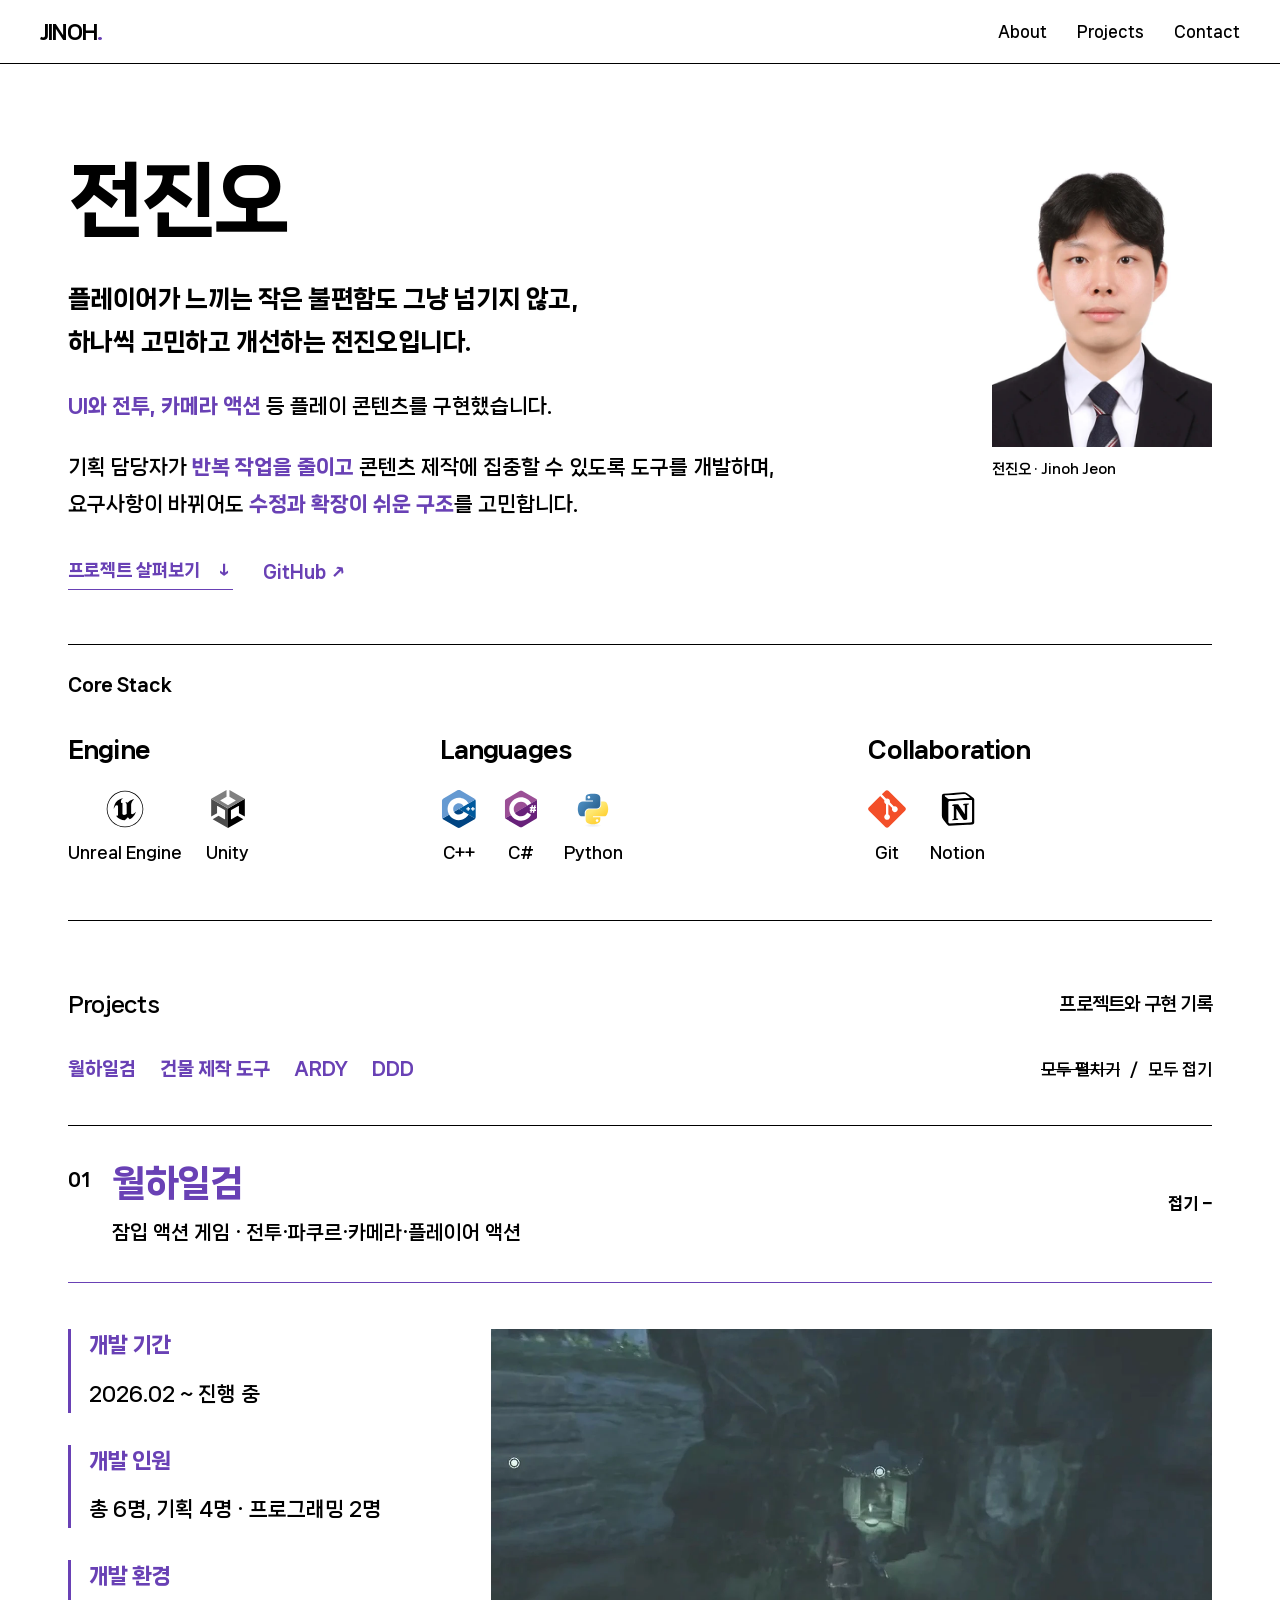
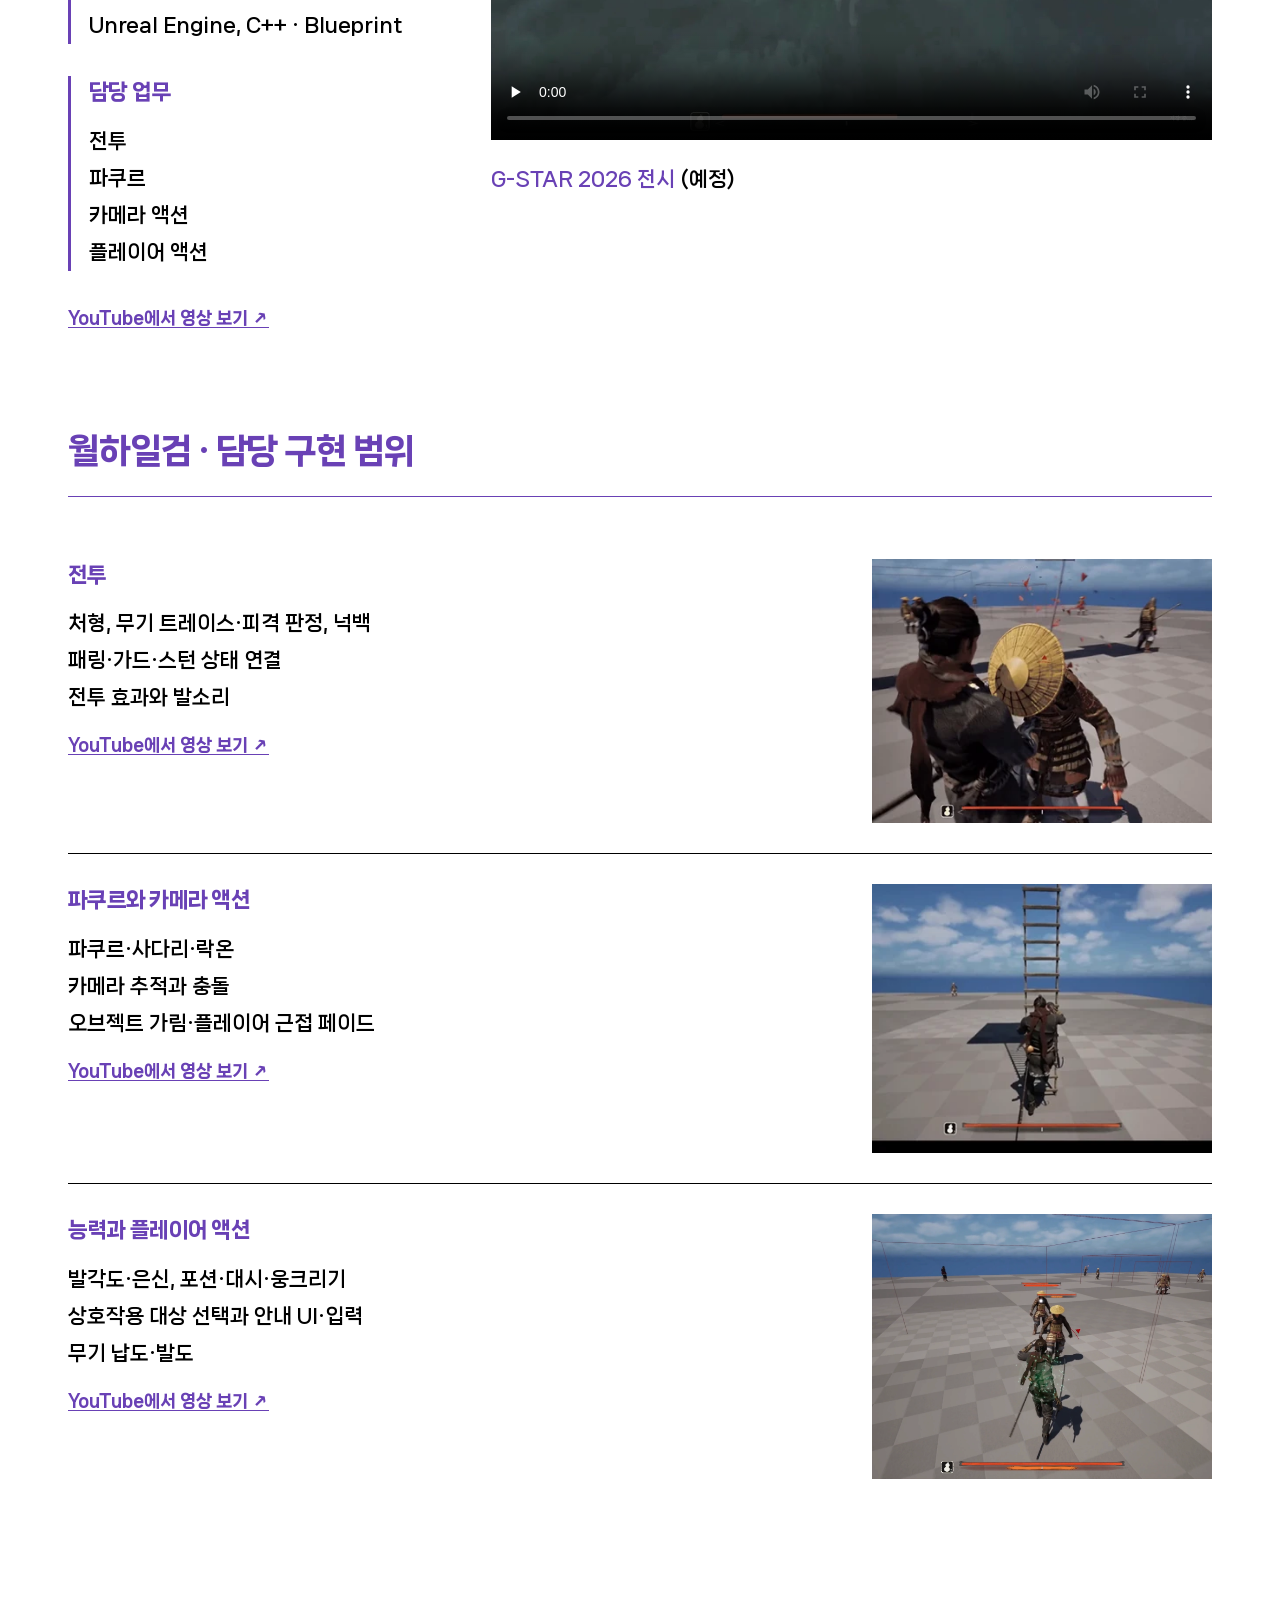
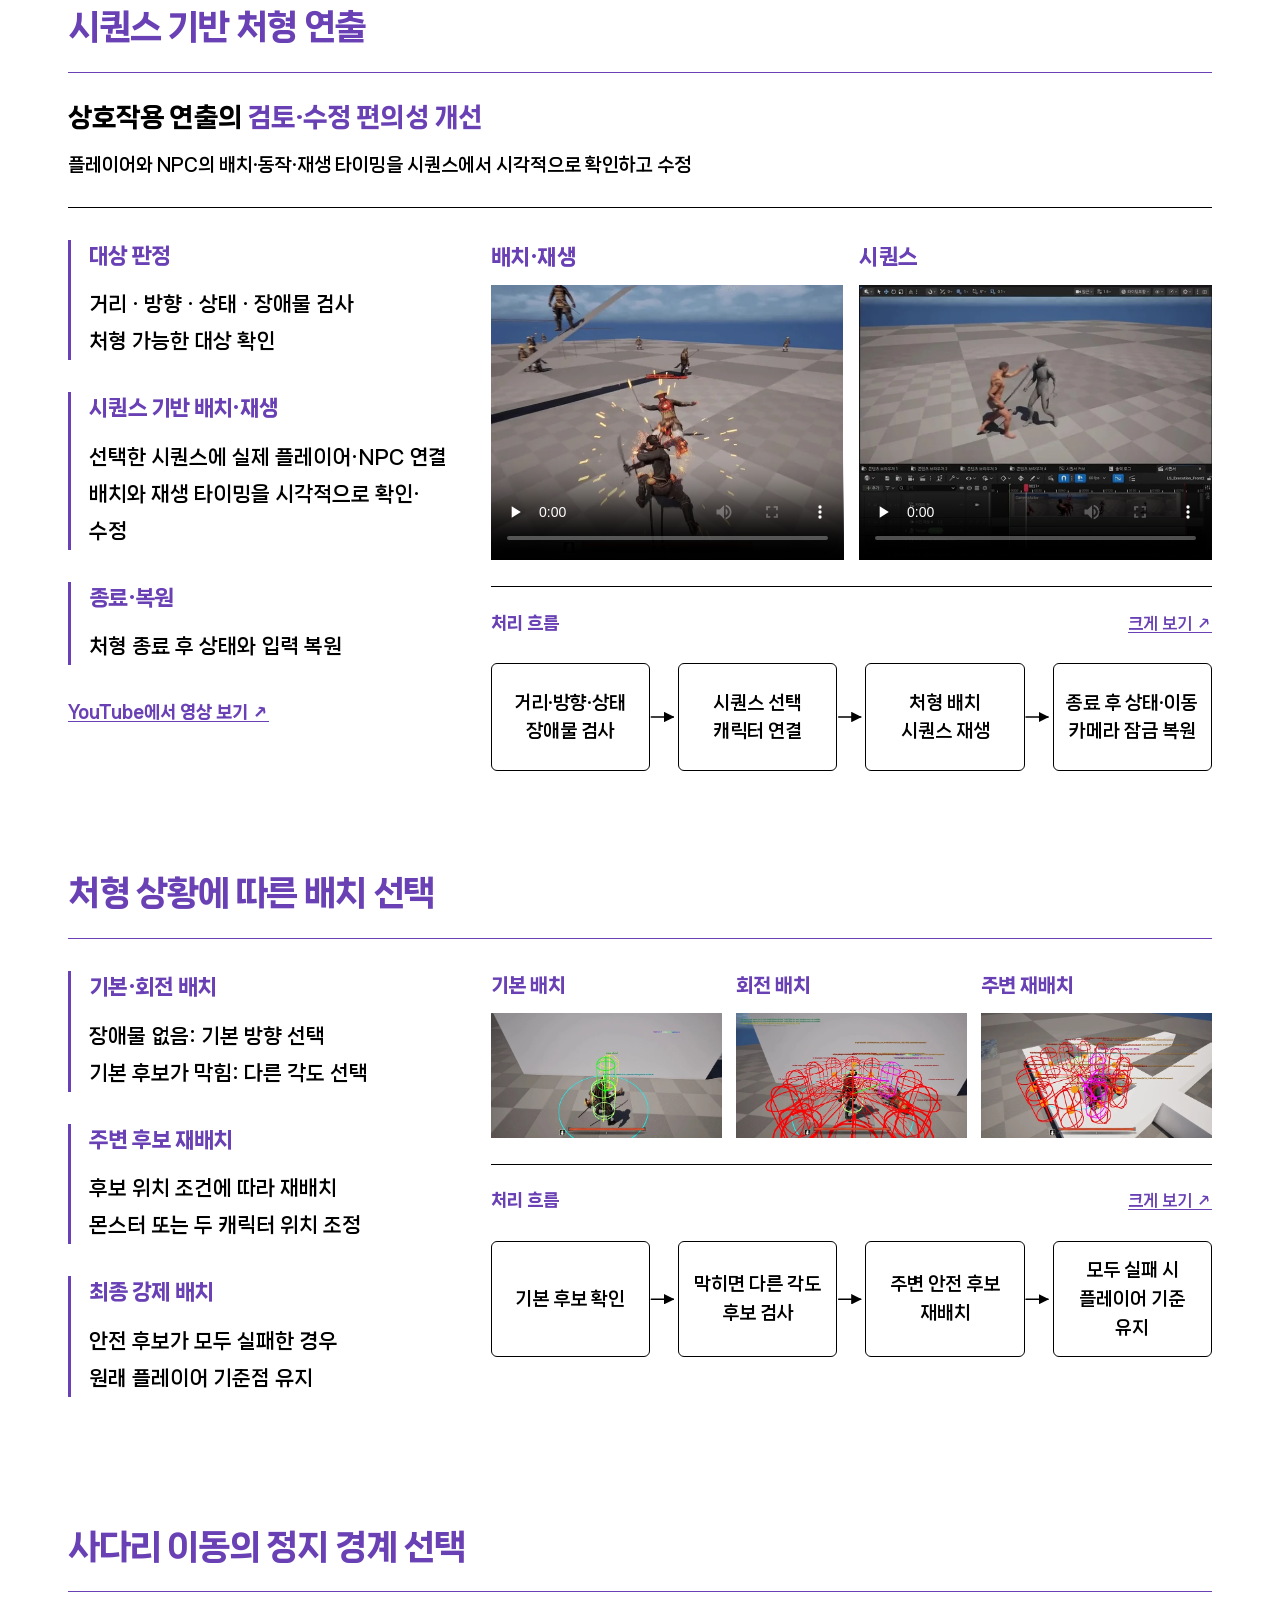
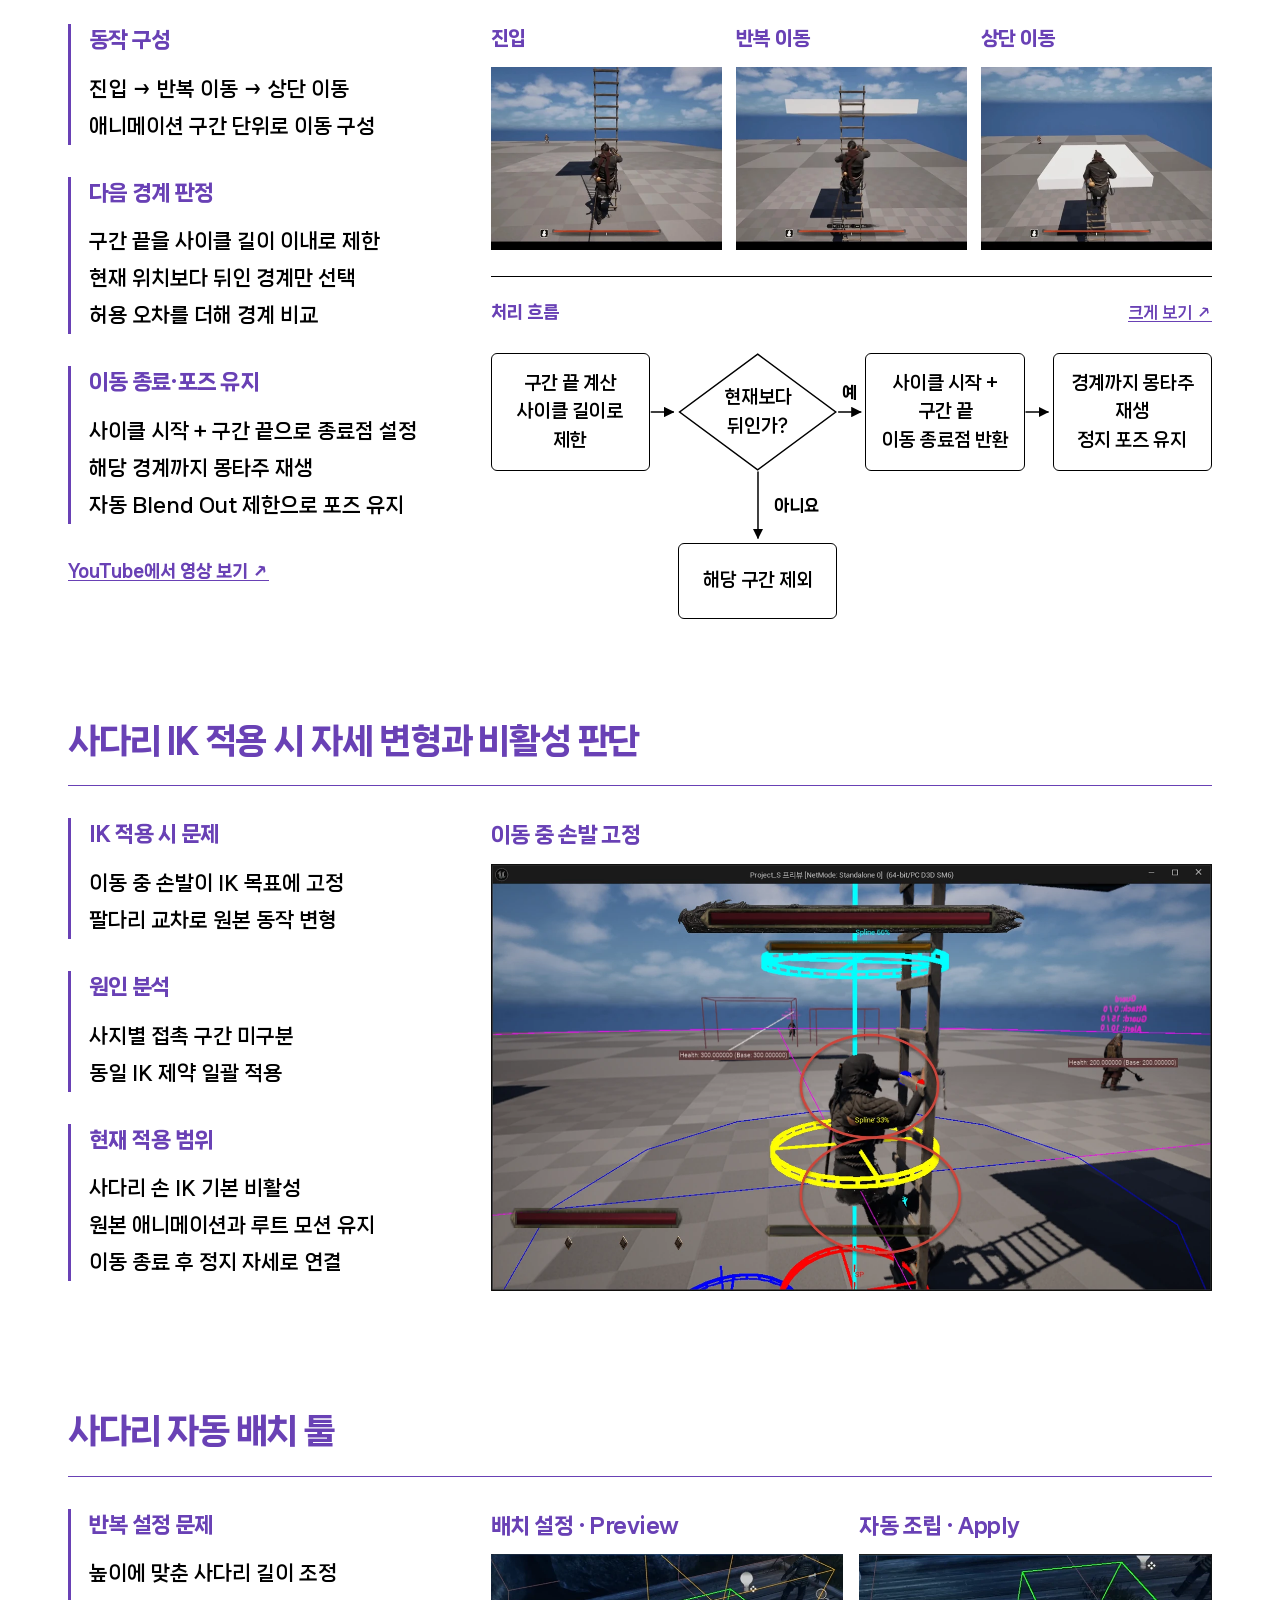
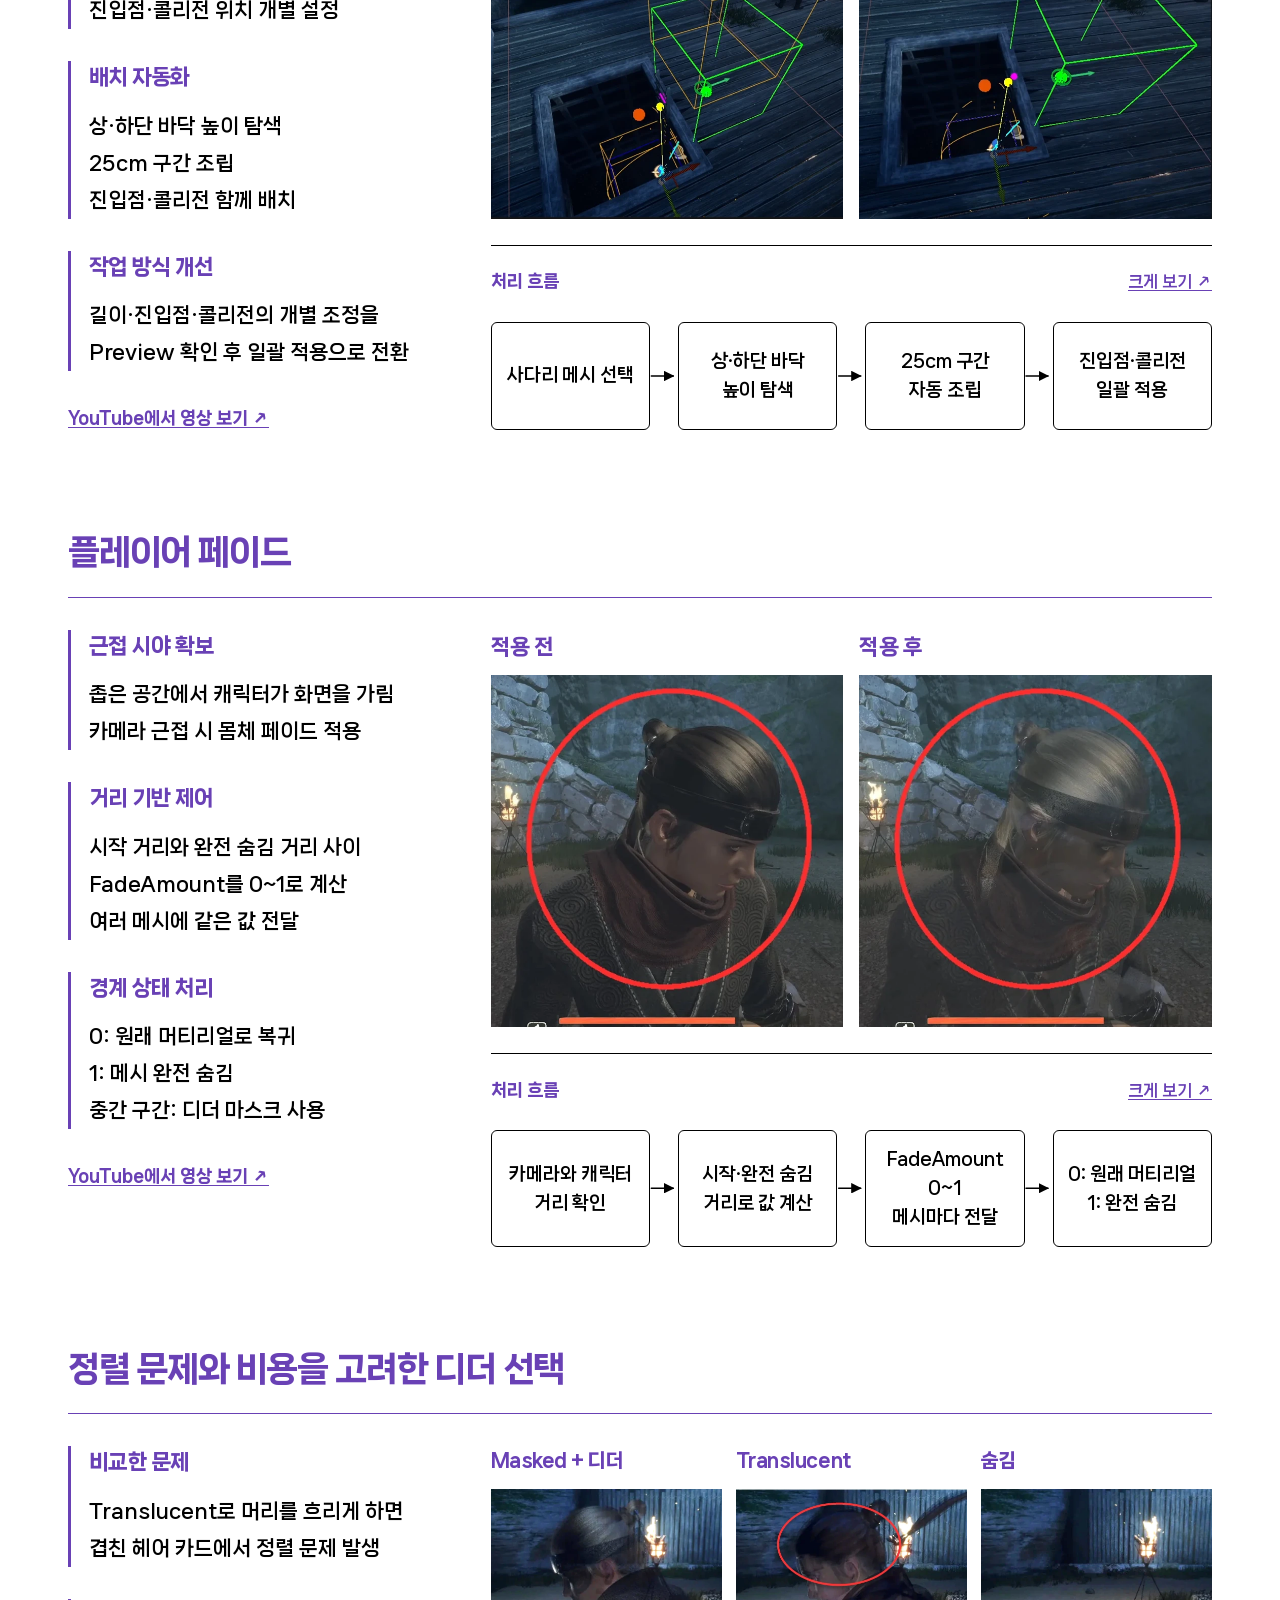
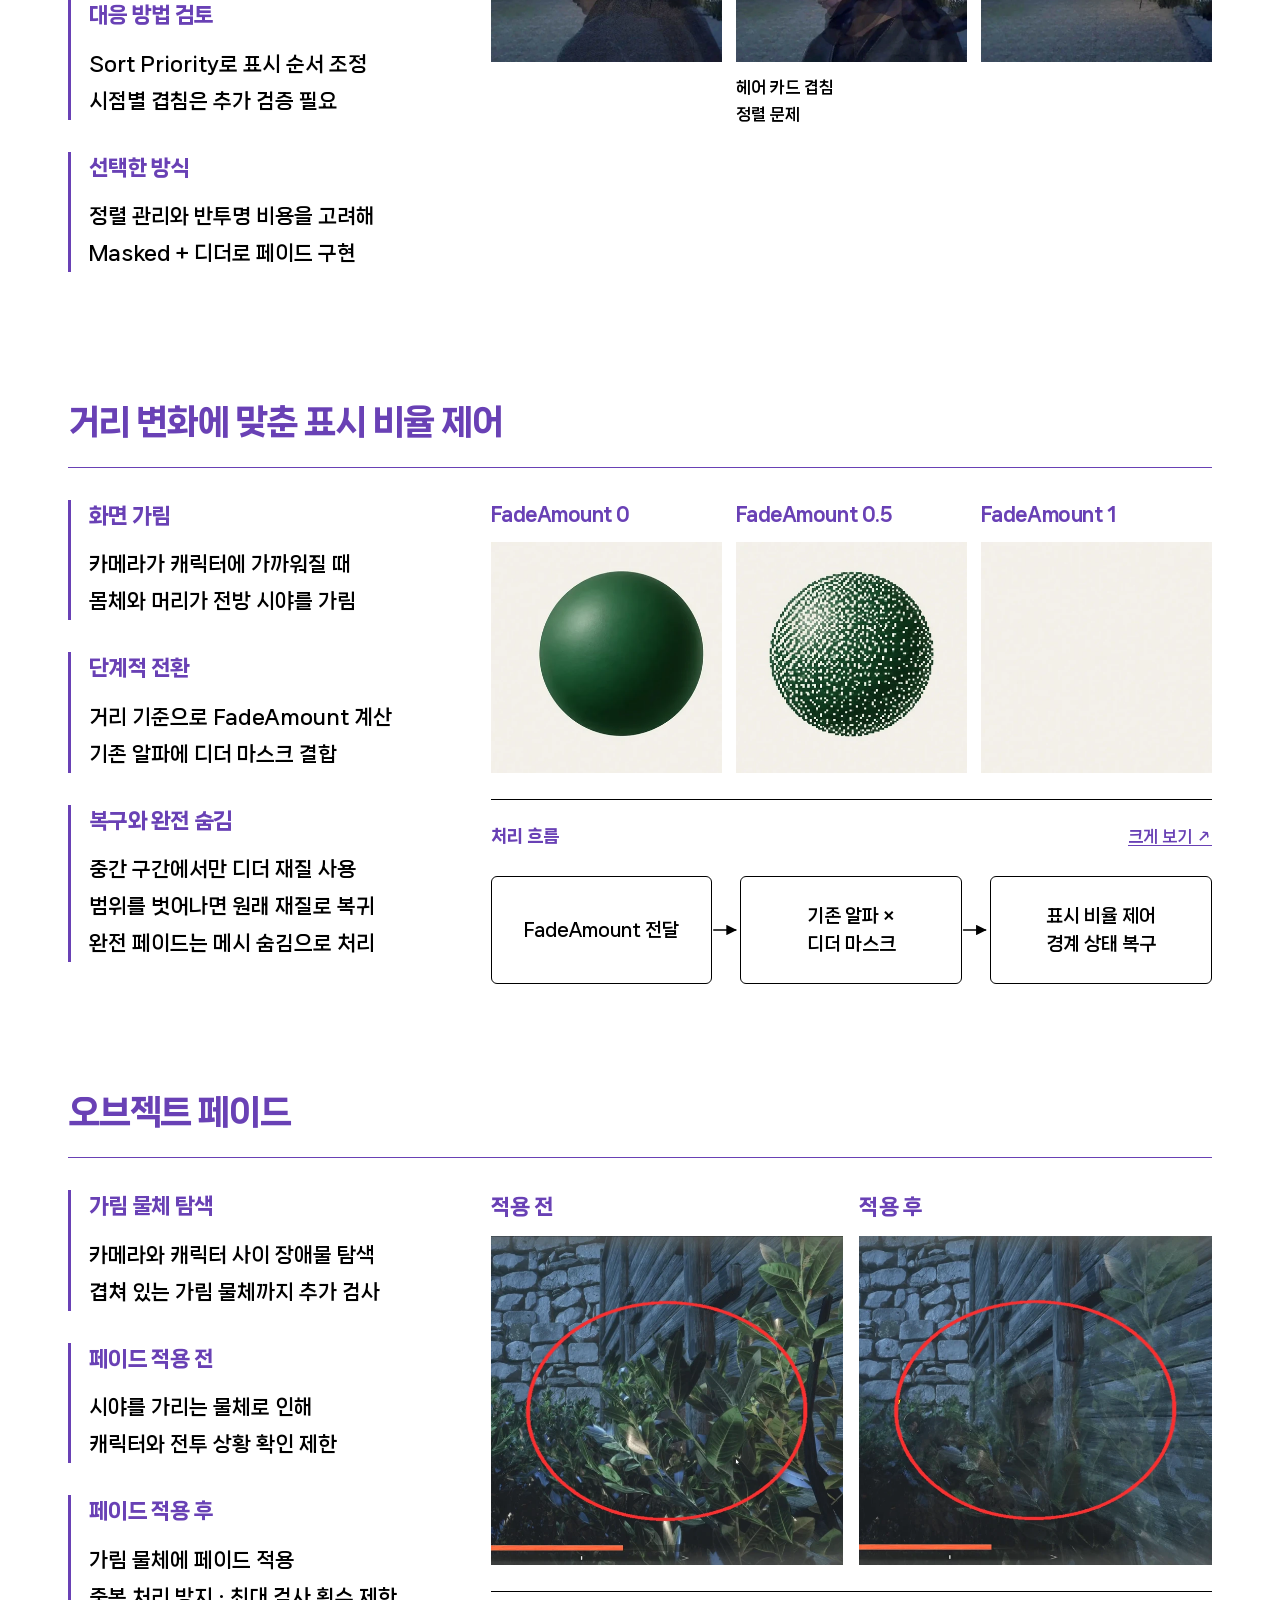
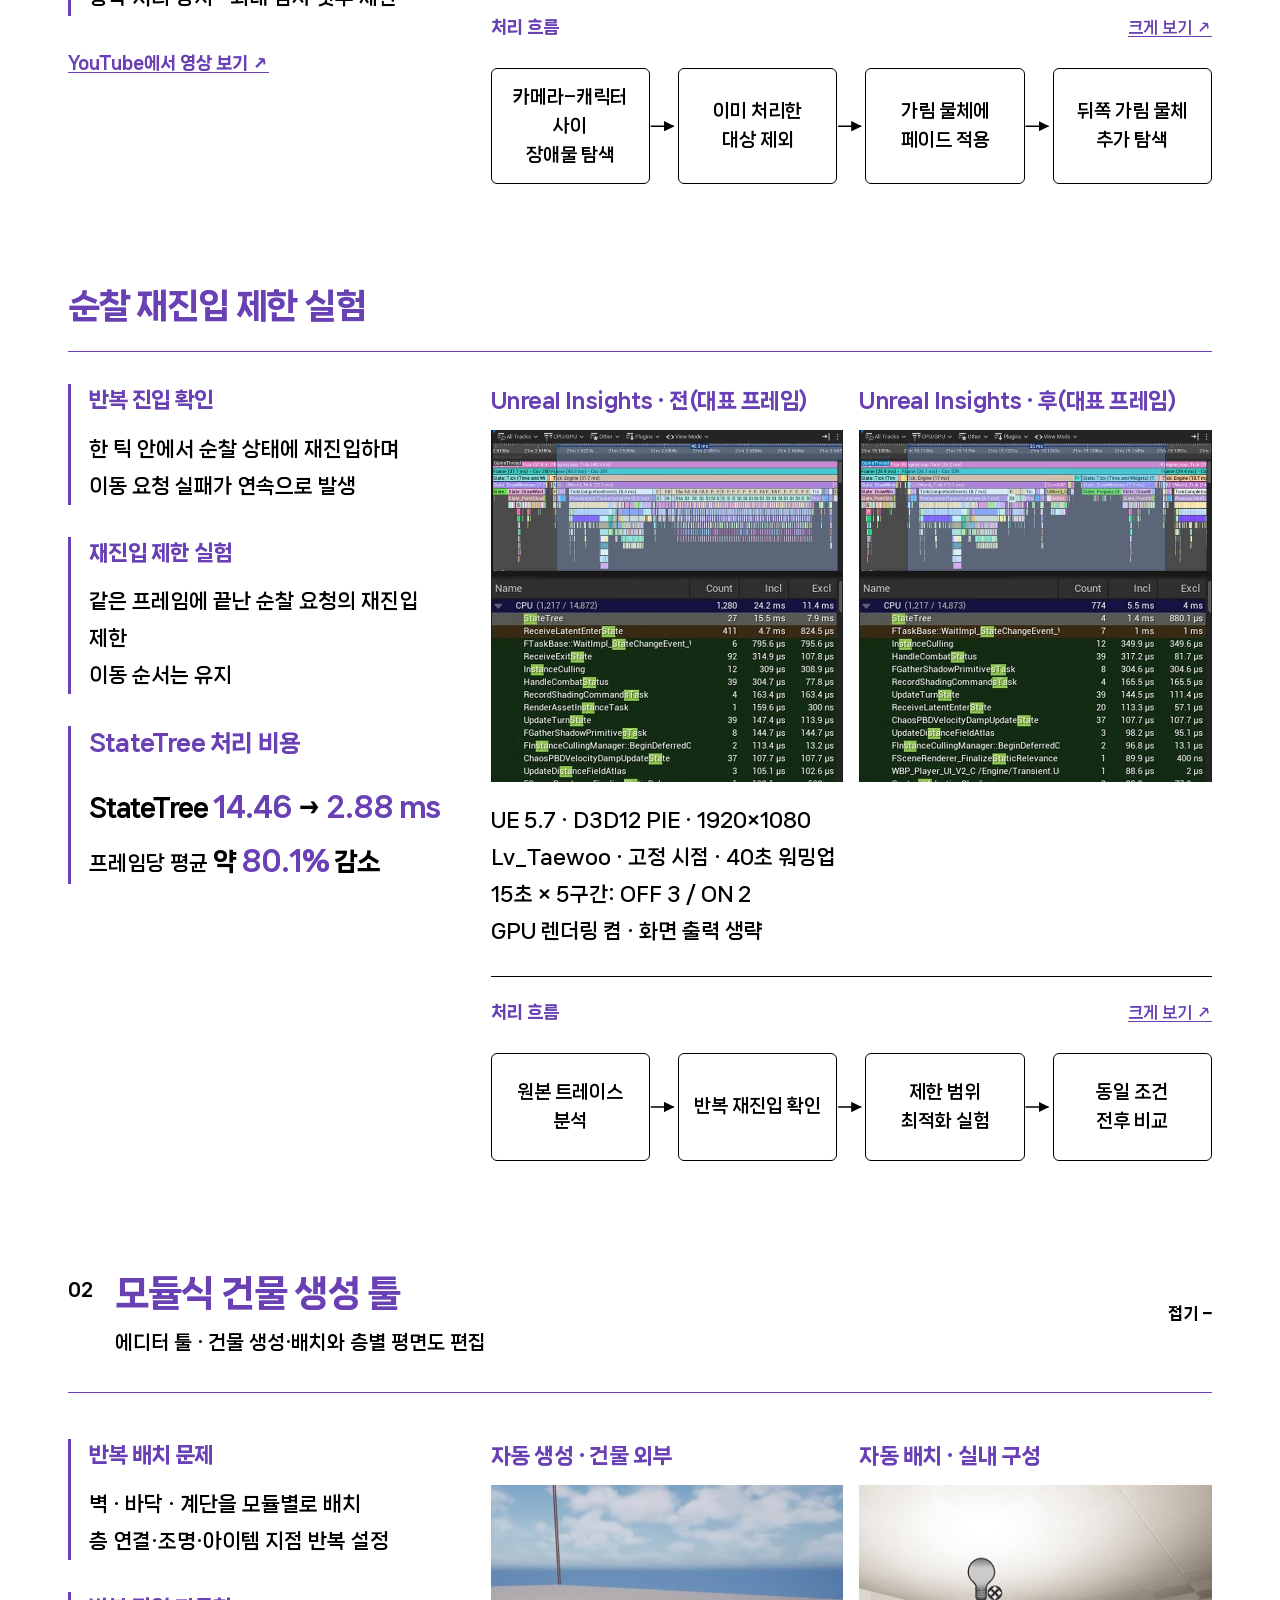
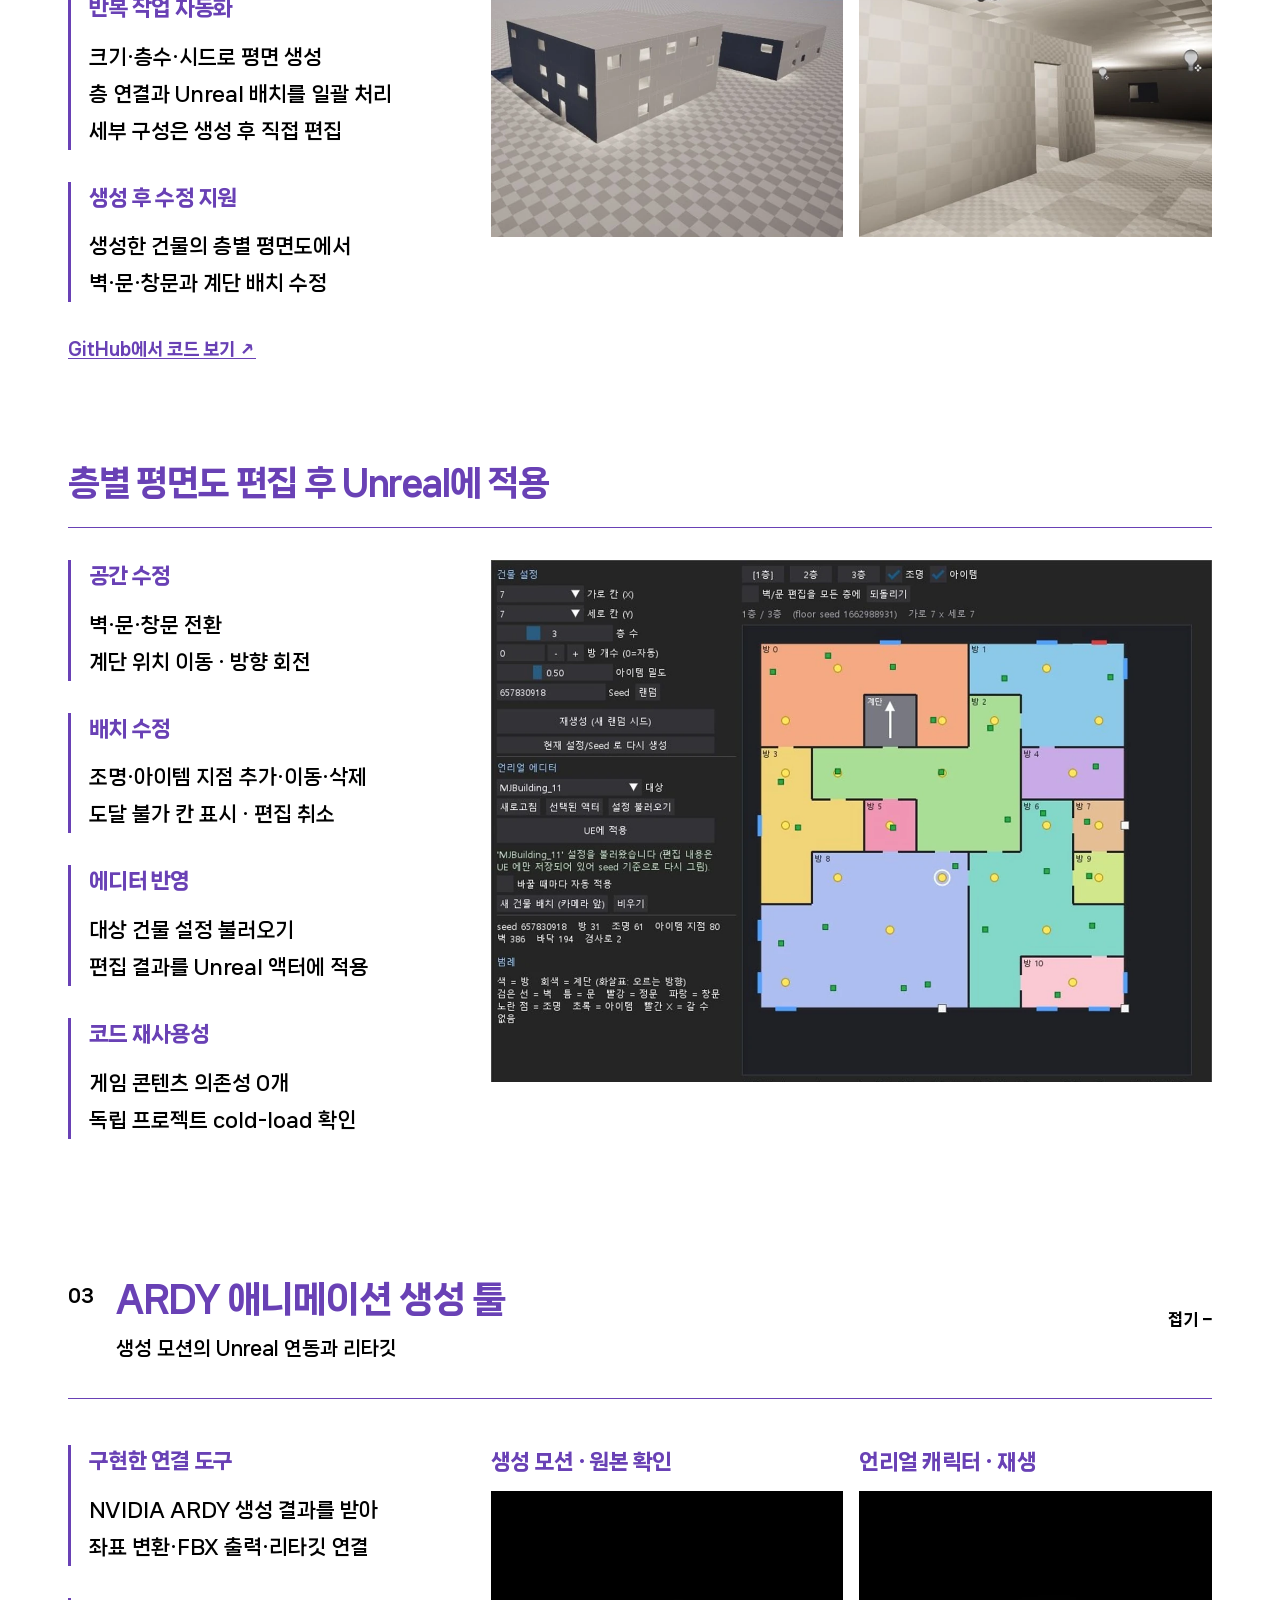
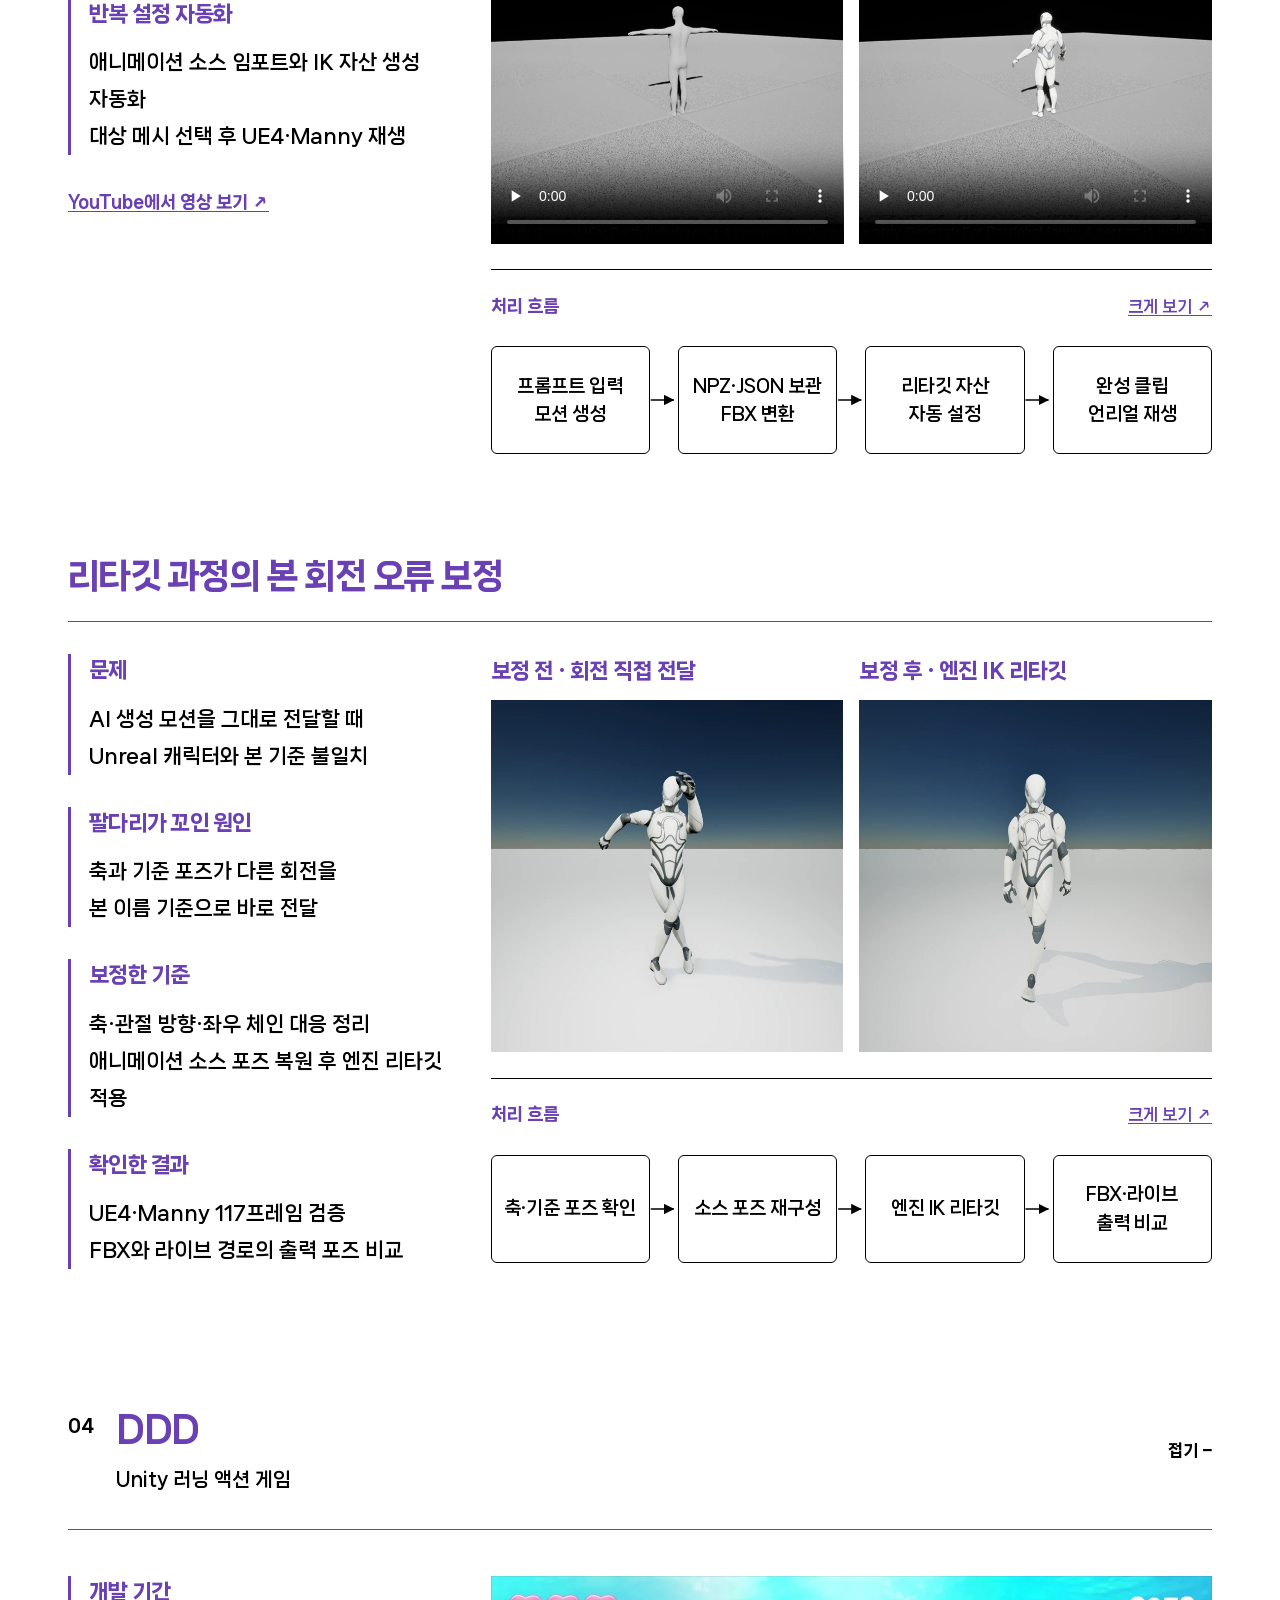
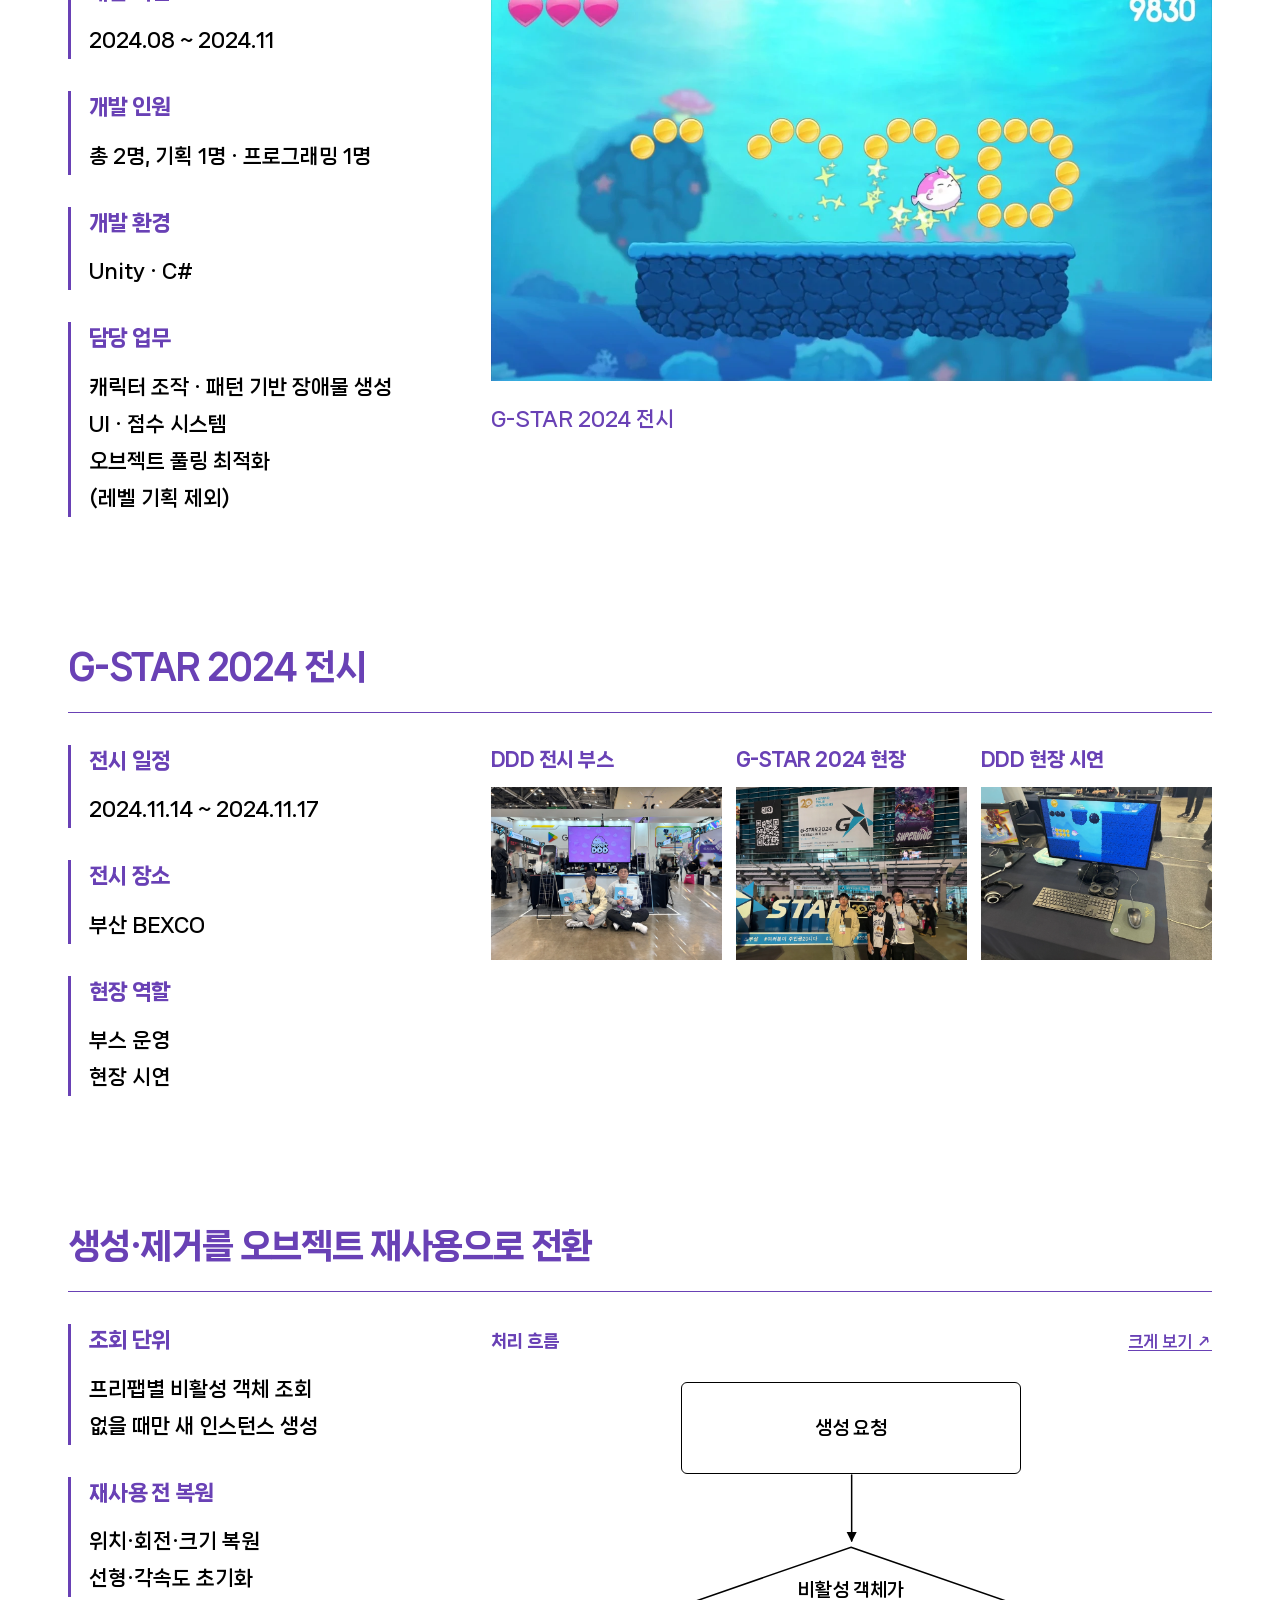
==== commit 50275266: "Move the ARDY problem description to the retarget correction page" ====
--- a/index.html
+++ b/index.html
@@ -30,7 +30,7 @@
   <link rel="stylesheet" href="style.css?v=20261023-ppt-94004fb70e">
   <link rel="stylesheet" href="portfolio-theme.css?v=20261023-action-photo">
   <link rel="stylesheet" href="flowcharts.css?v=20261023-branch-label-spacing">
-  <script defer src="portfolio-data.js?v=20261023-action-photo"></script>
+  <script defer src="portfolio-data.js?v=20261023-ardy-problem-move"></script>
   <script defer src="flowcharts.js?v=20261023-branch-label-spacing"></script>
   <script defer src="app.js?v=20261023-exhibition-status"></script>
   <script defer src="typography.js?v=20261023-feedback-evidence"></script>
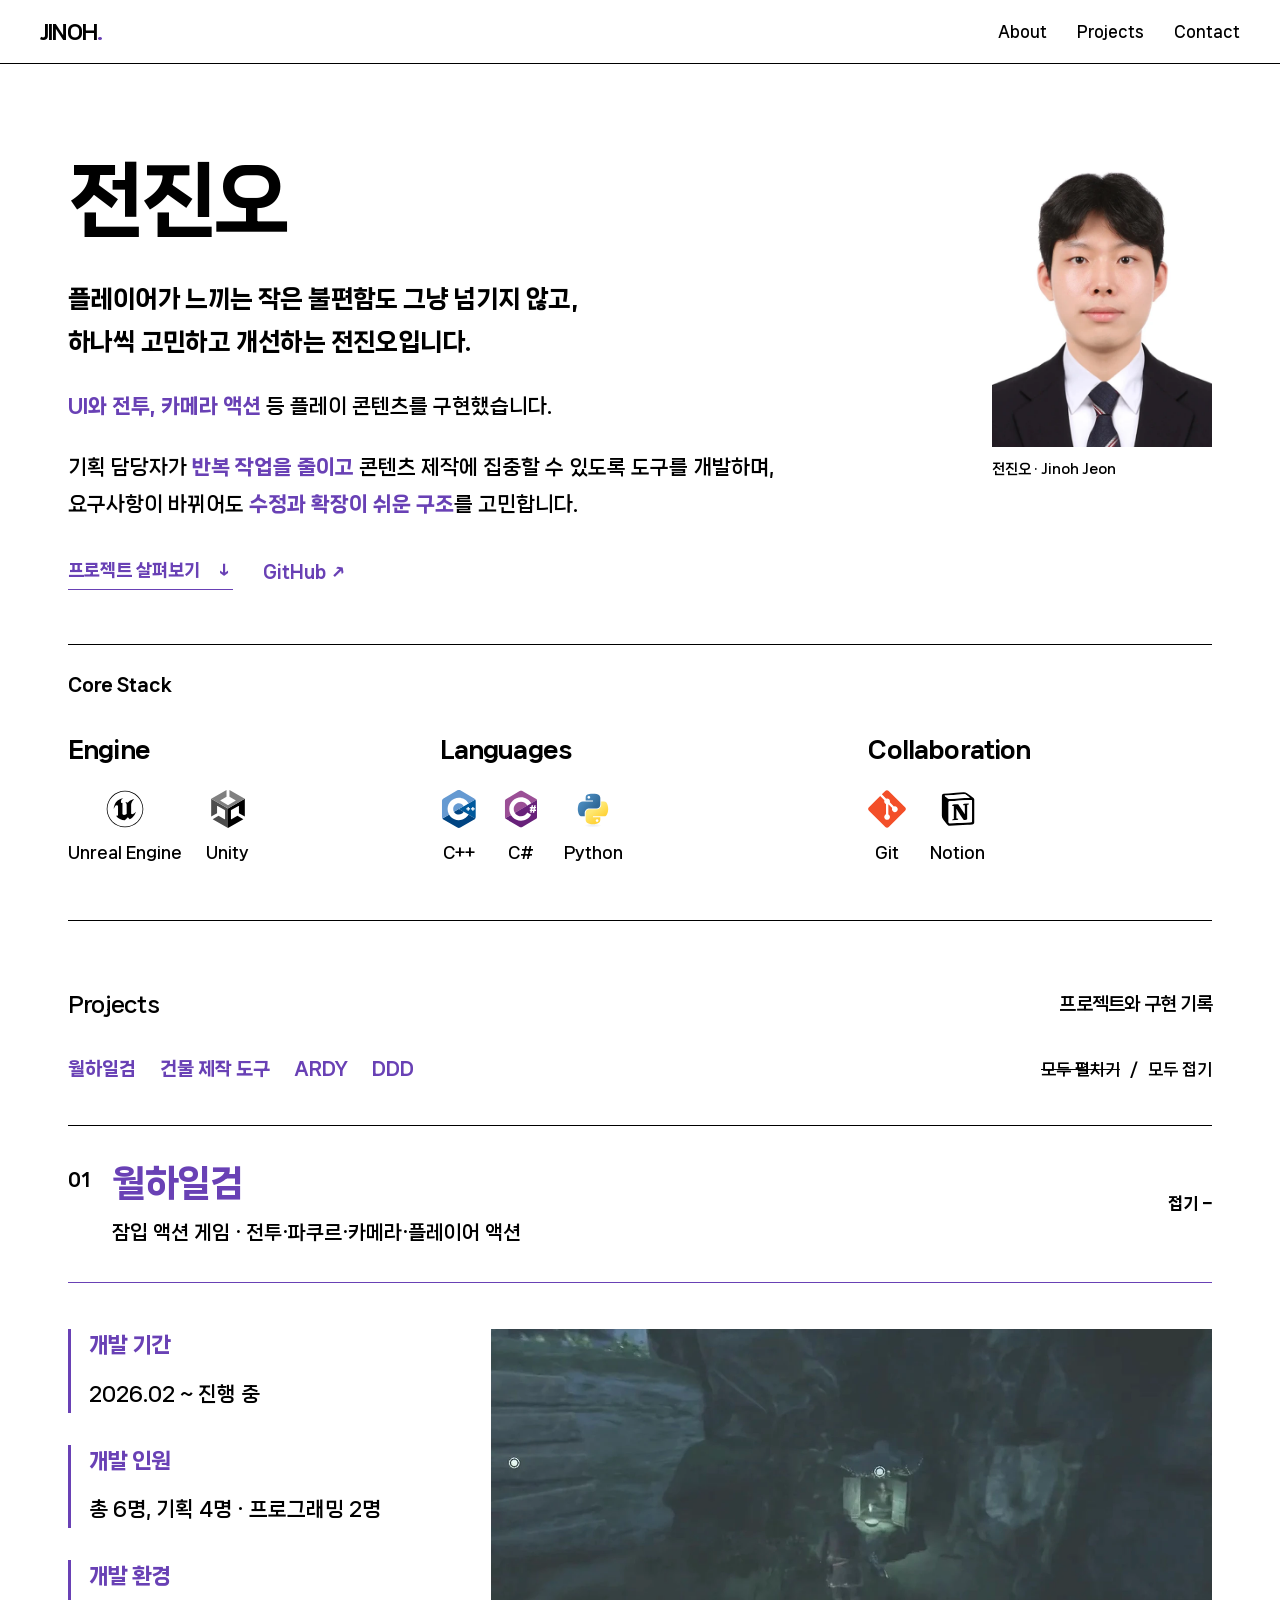
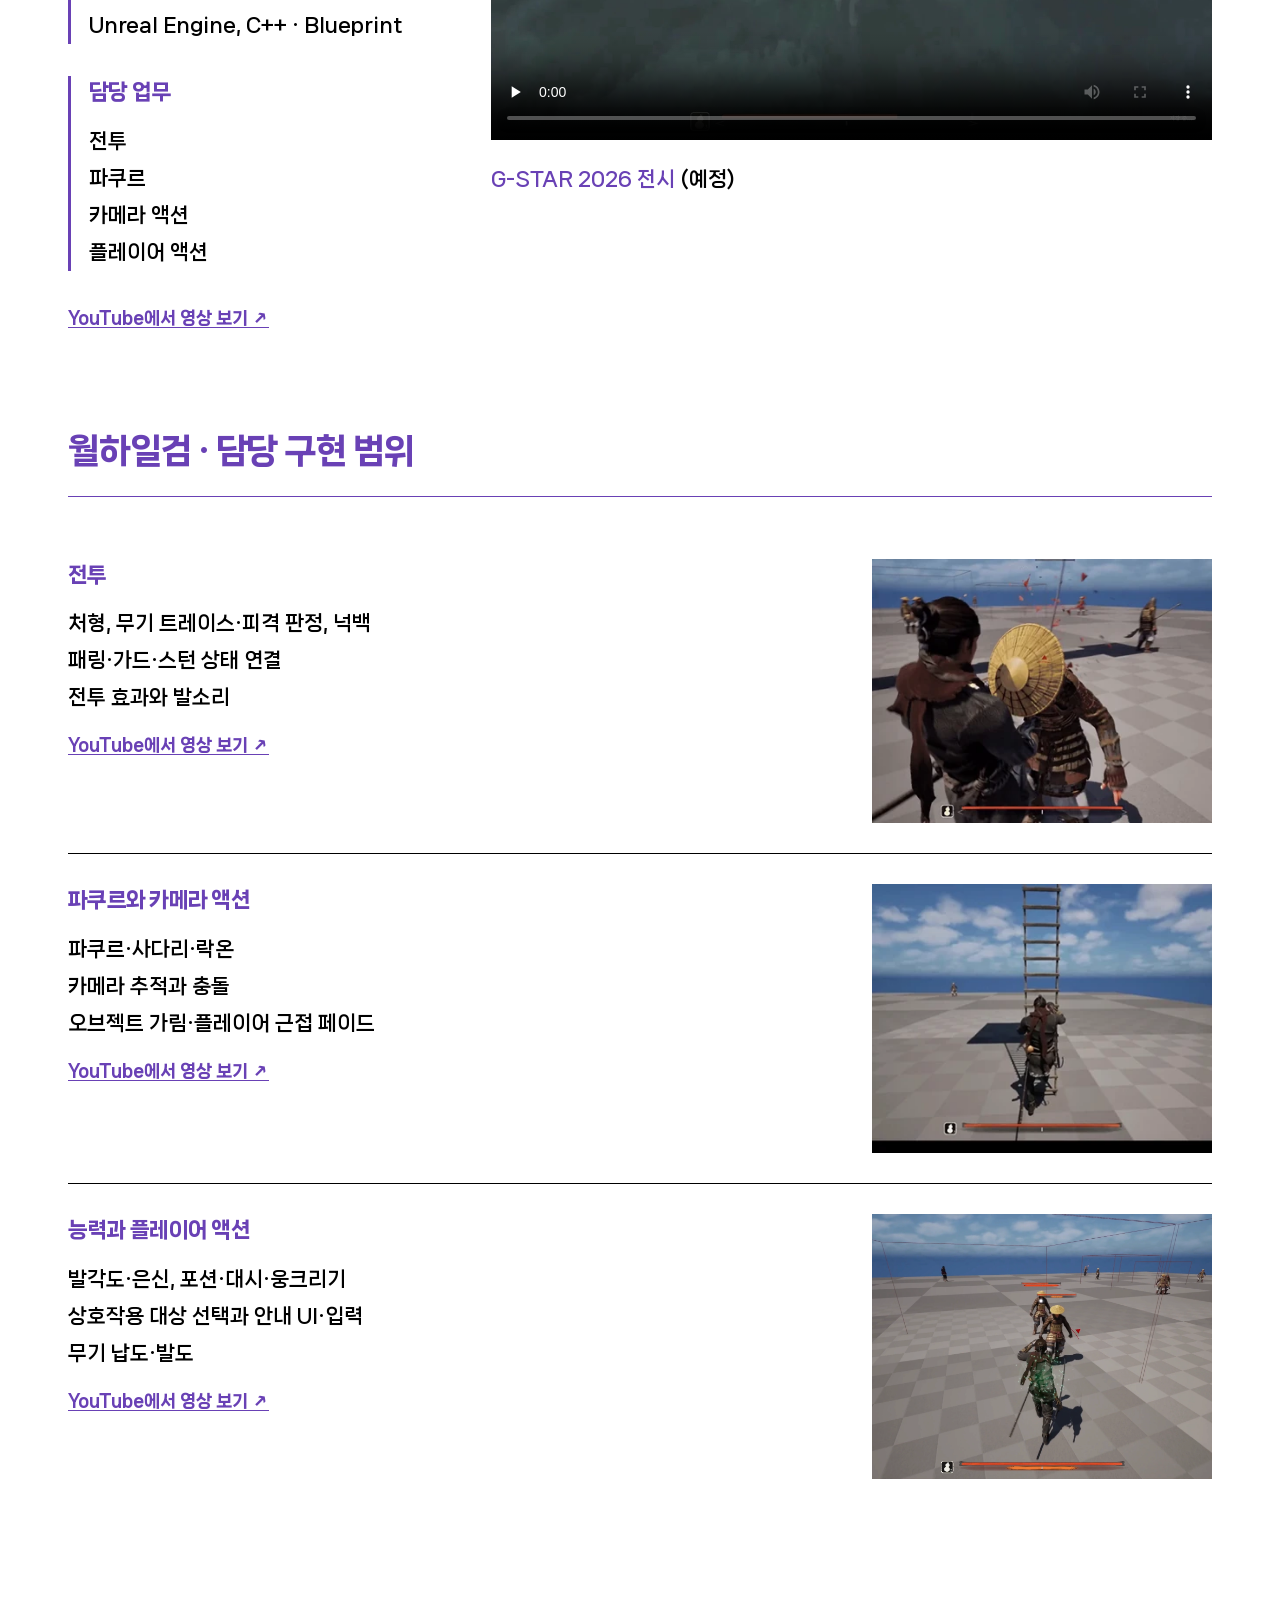
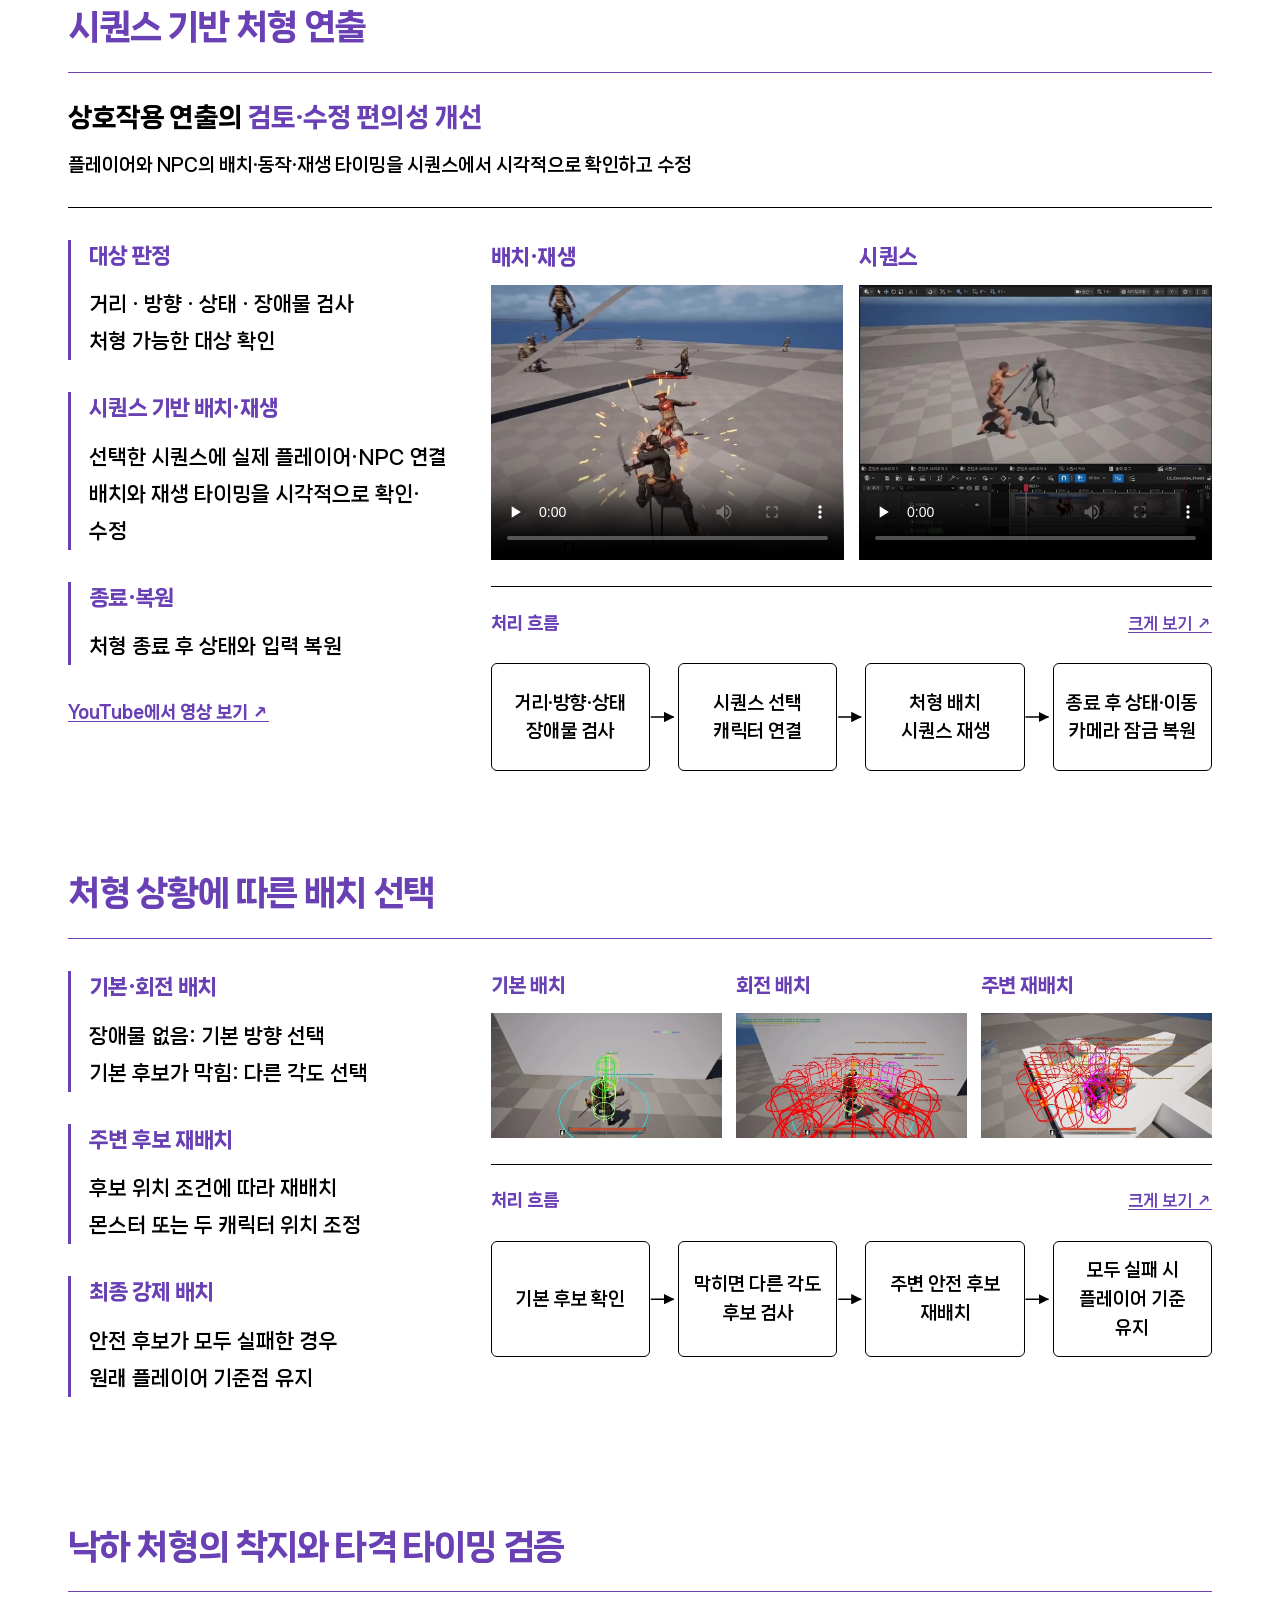
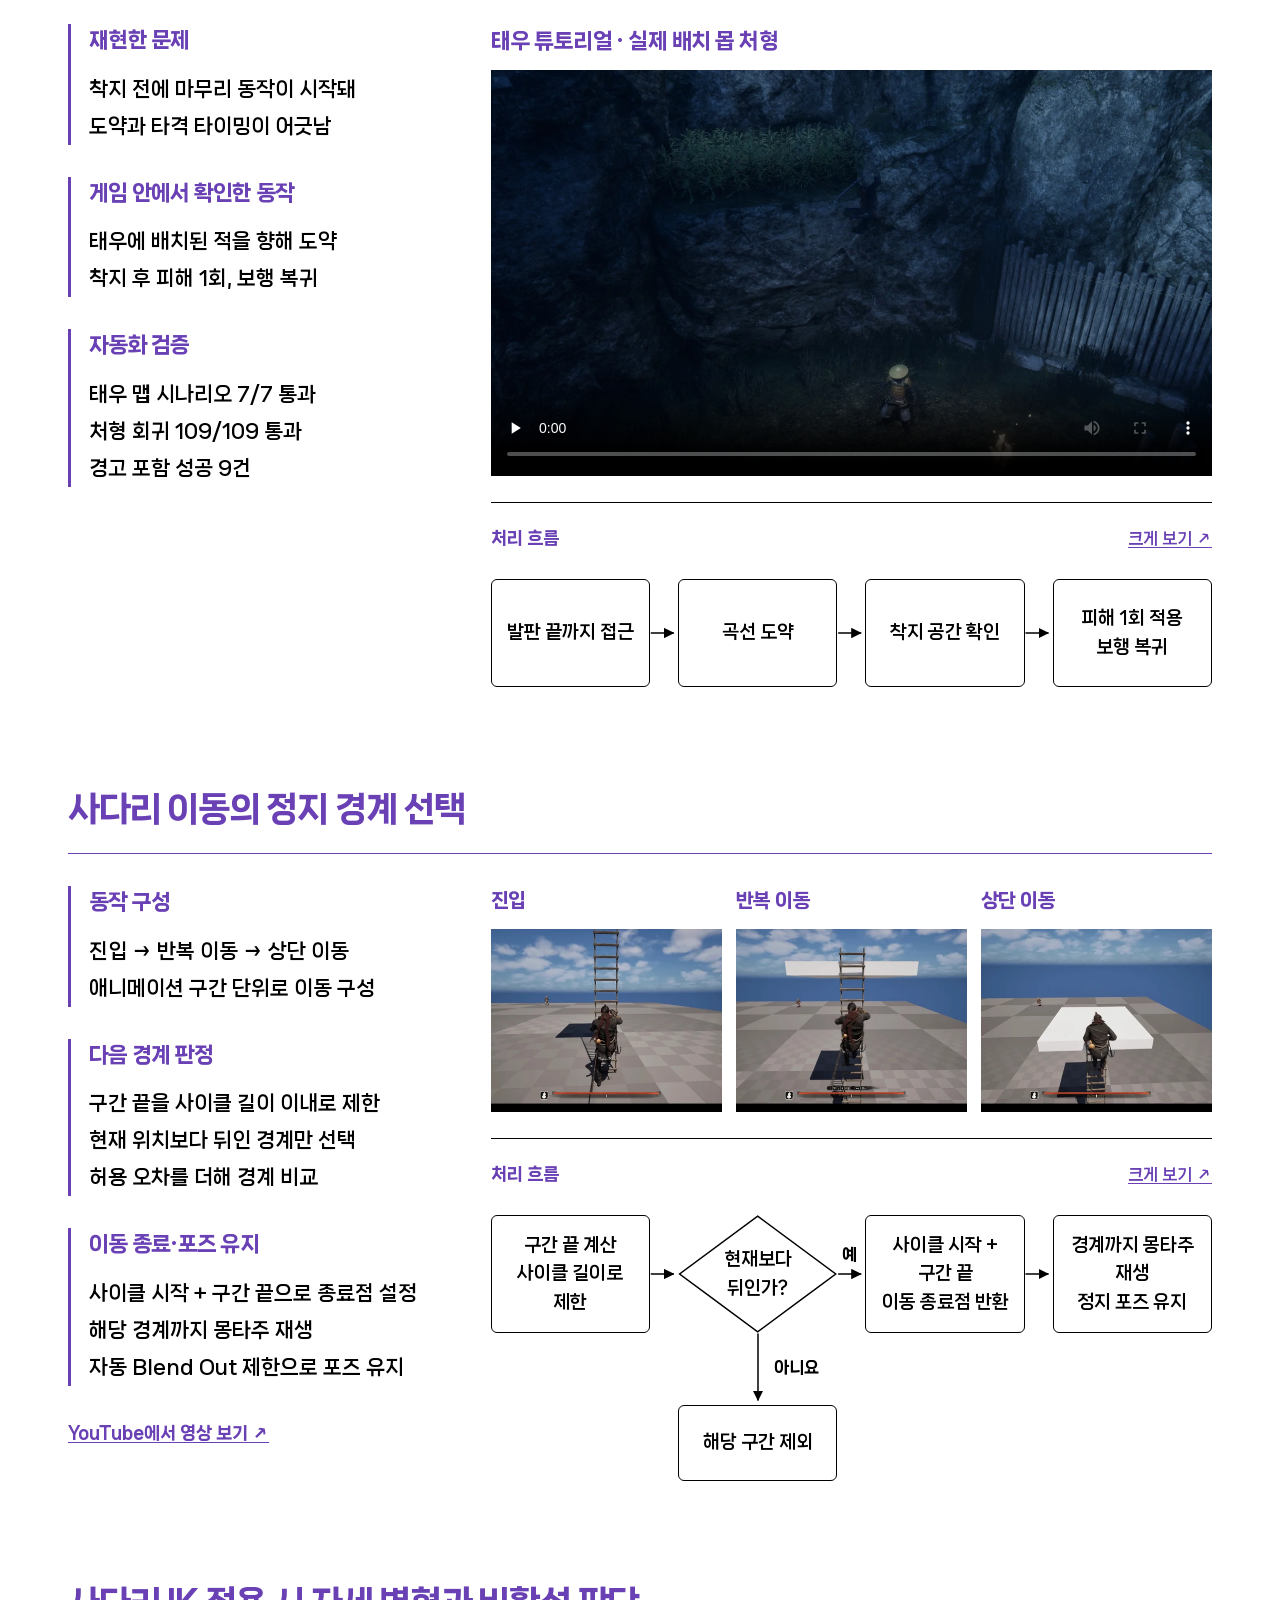
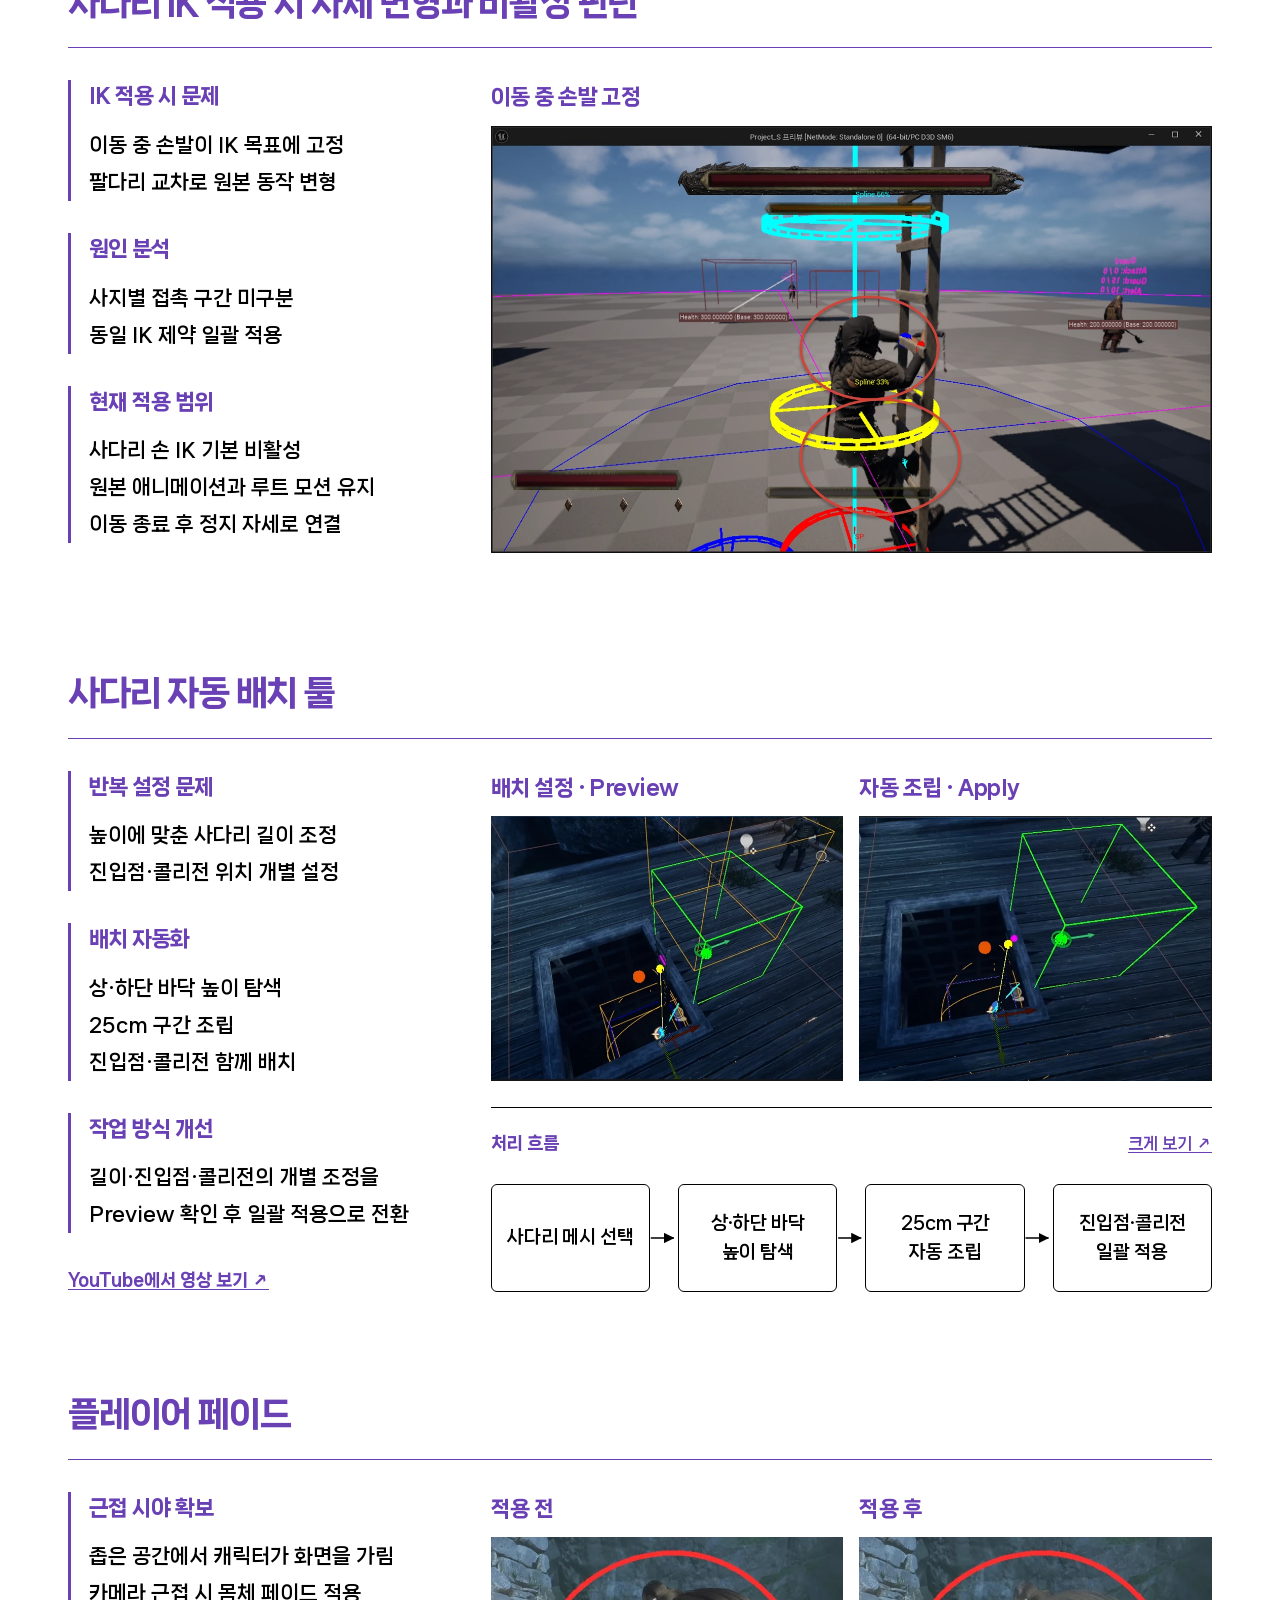
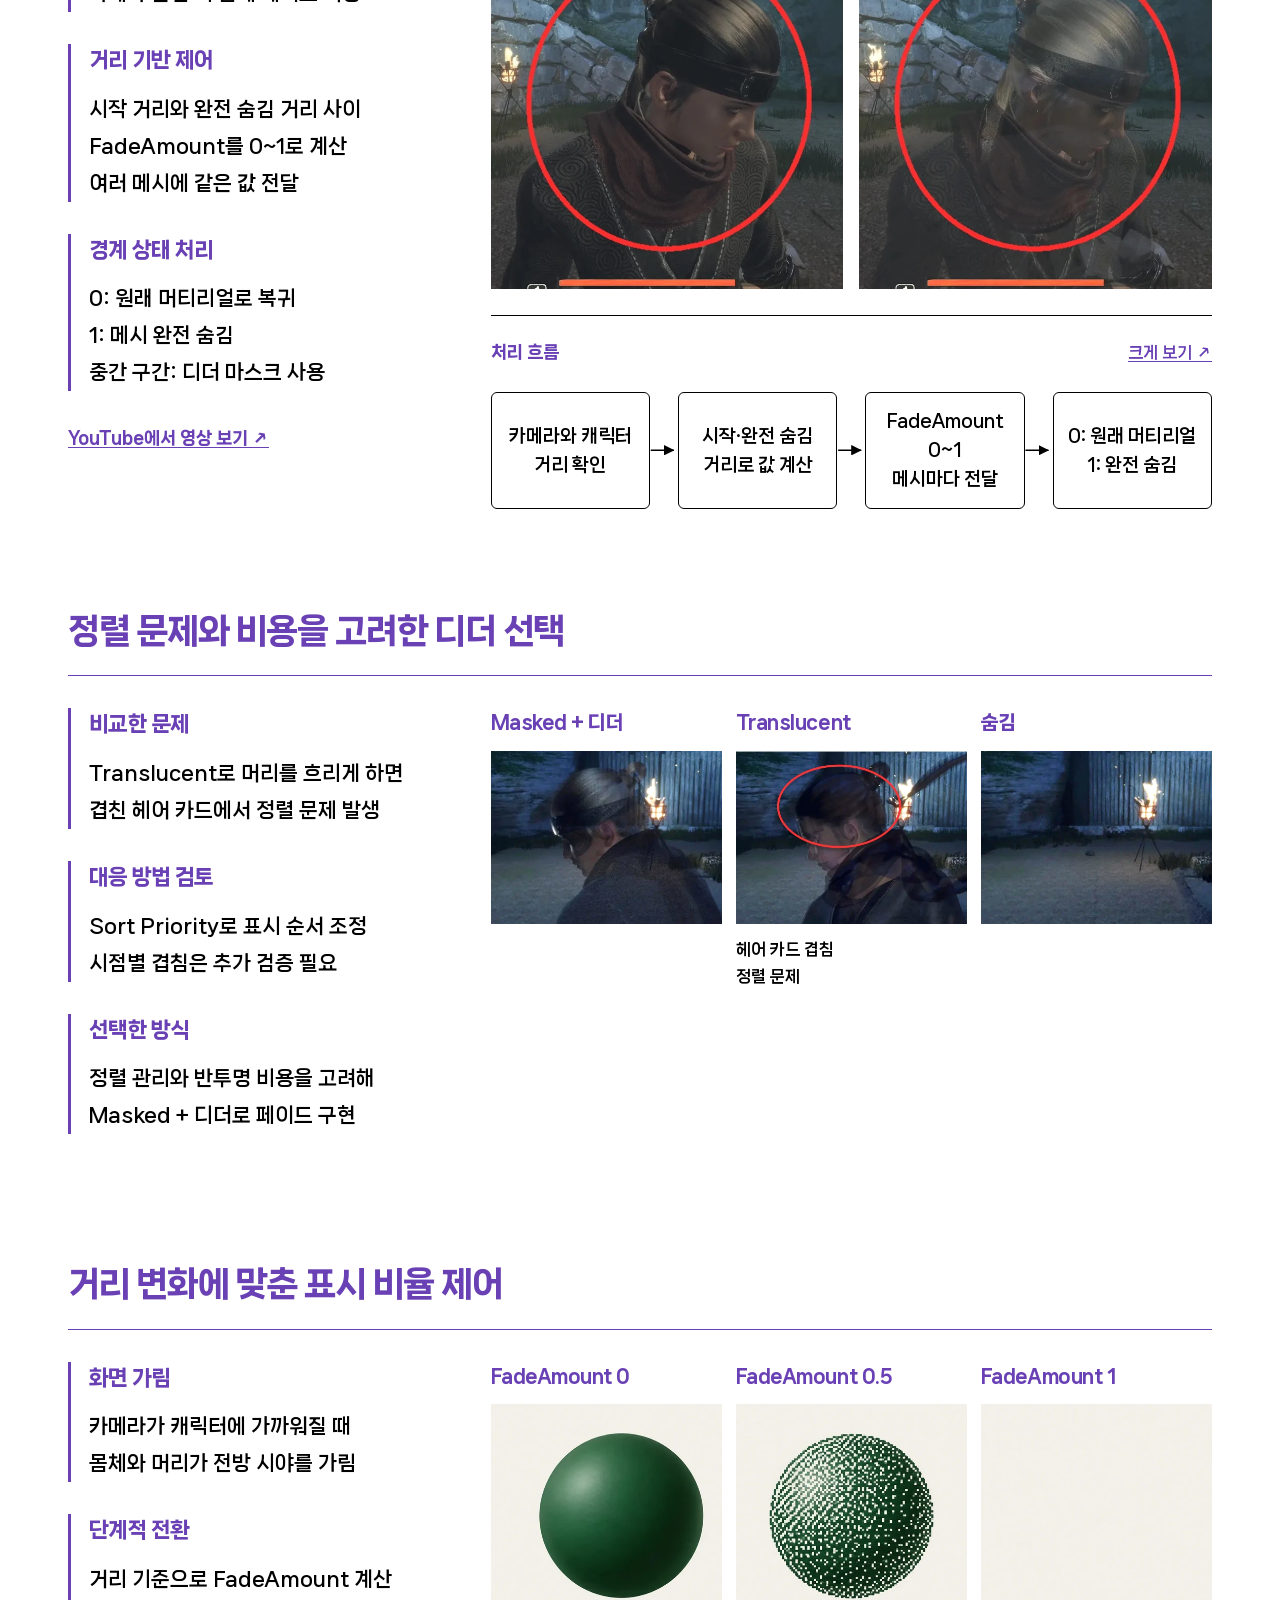
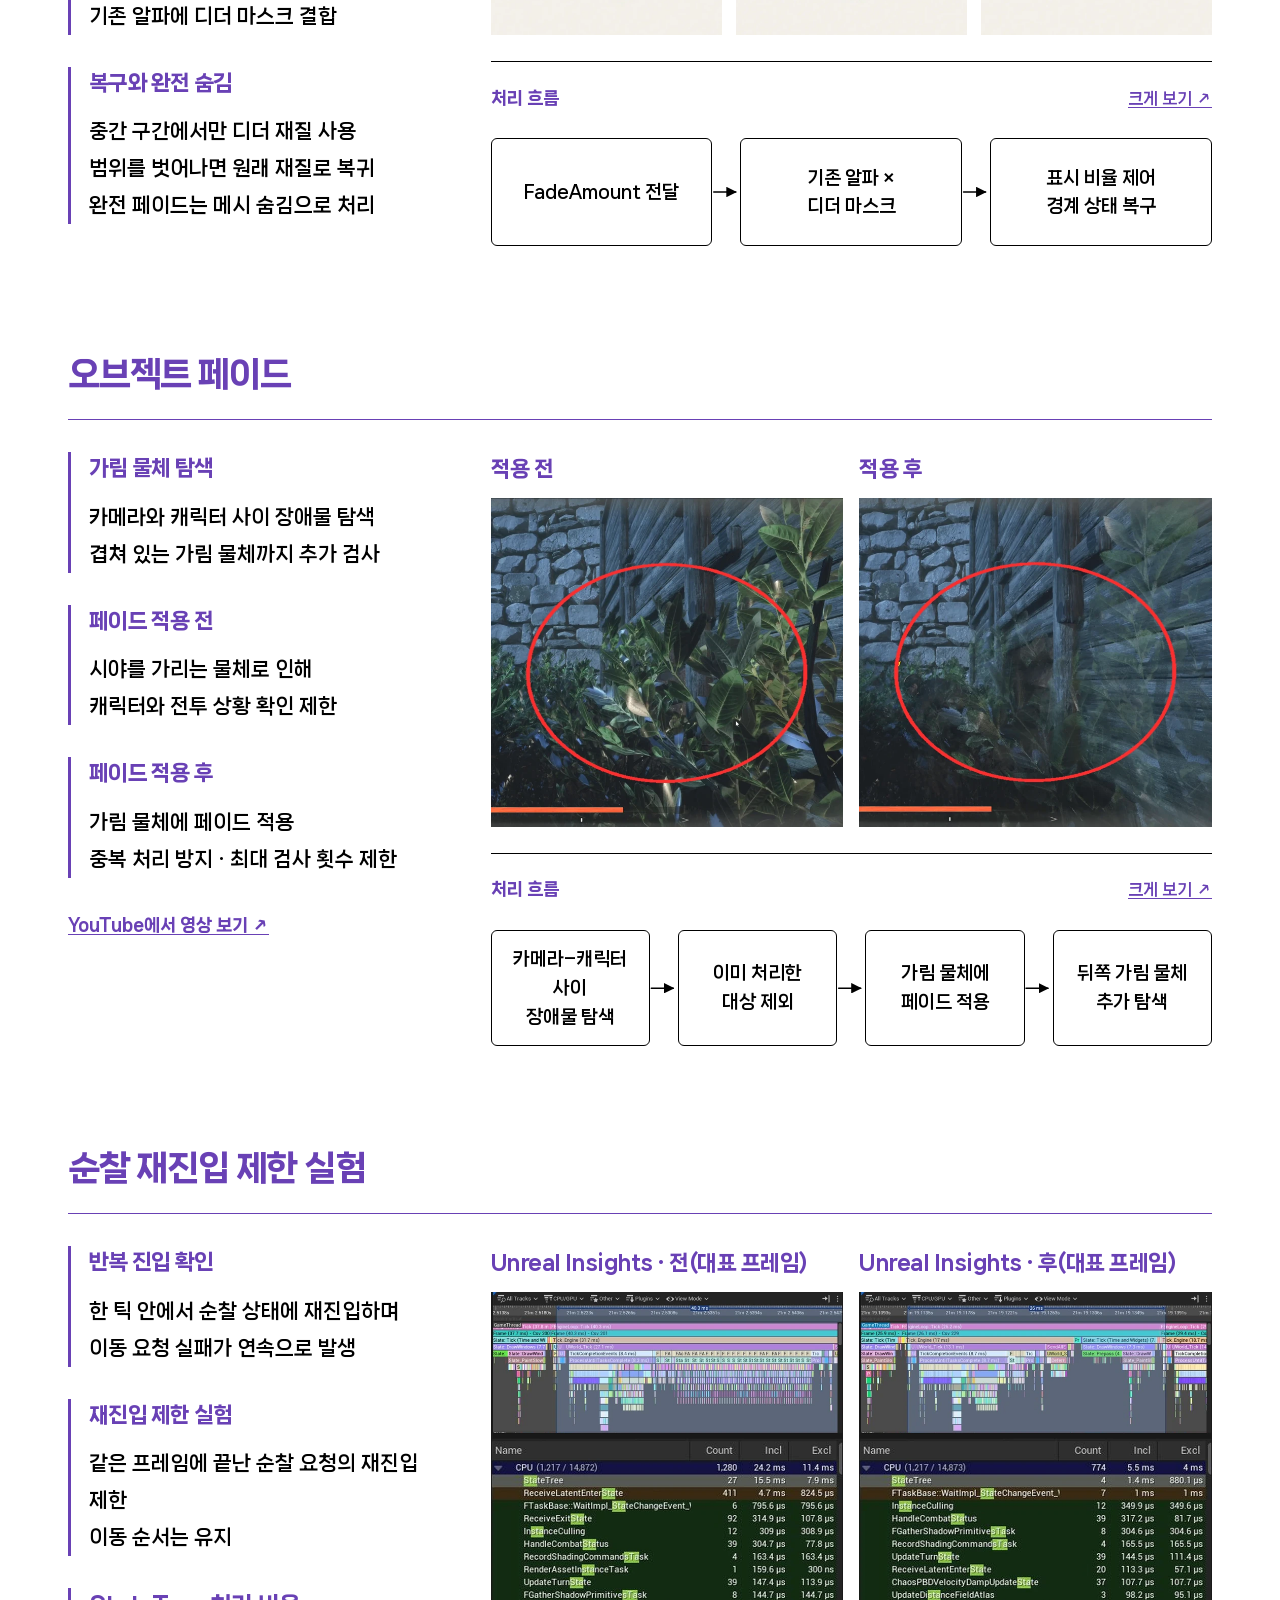
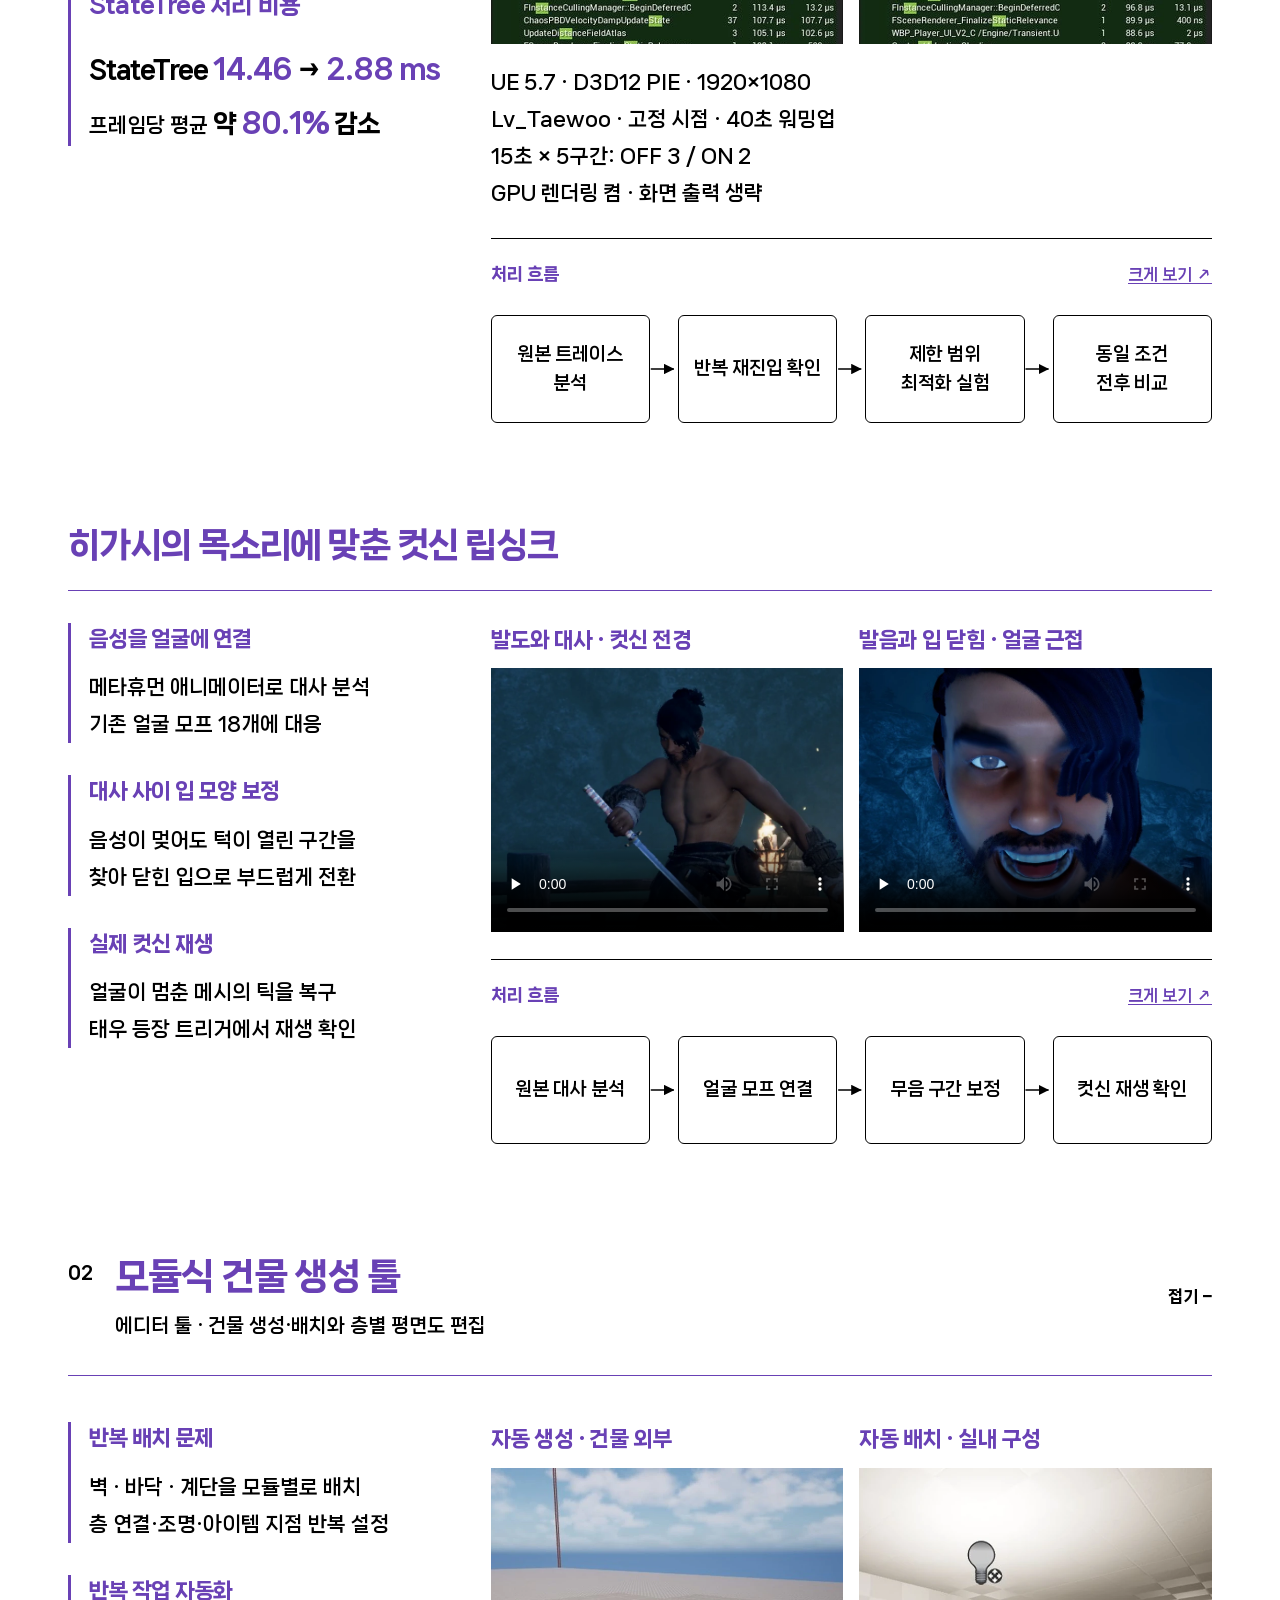
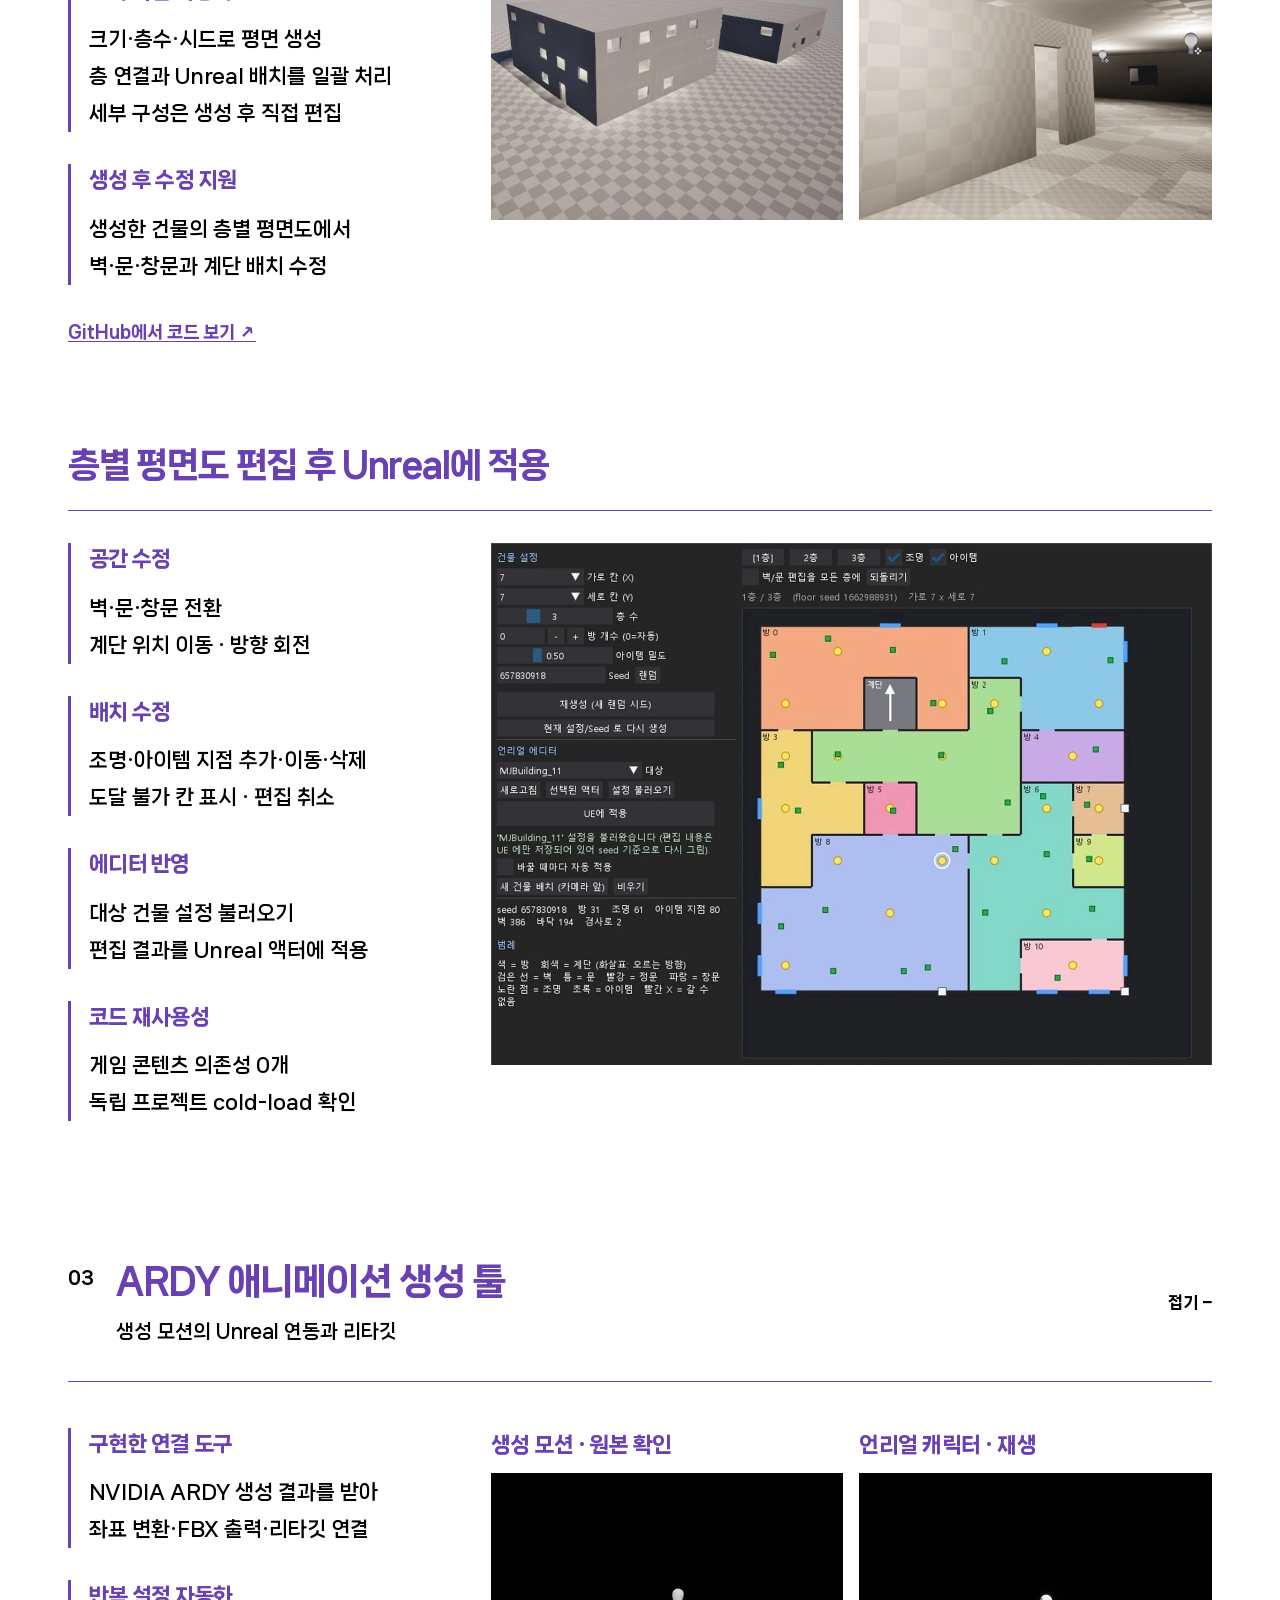
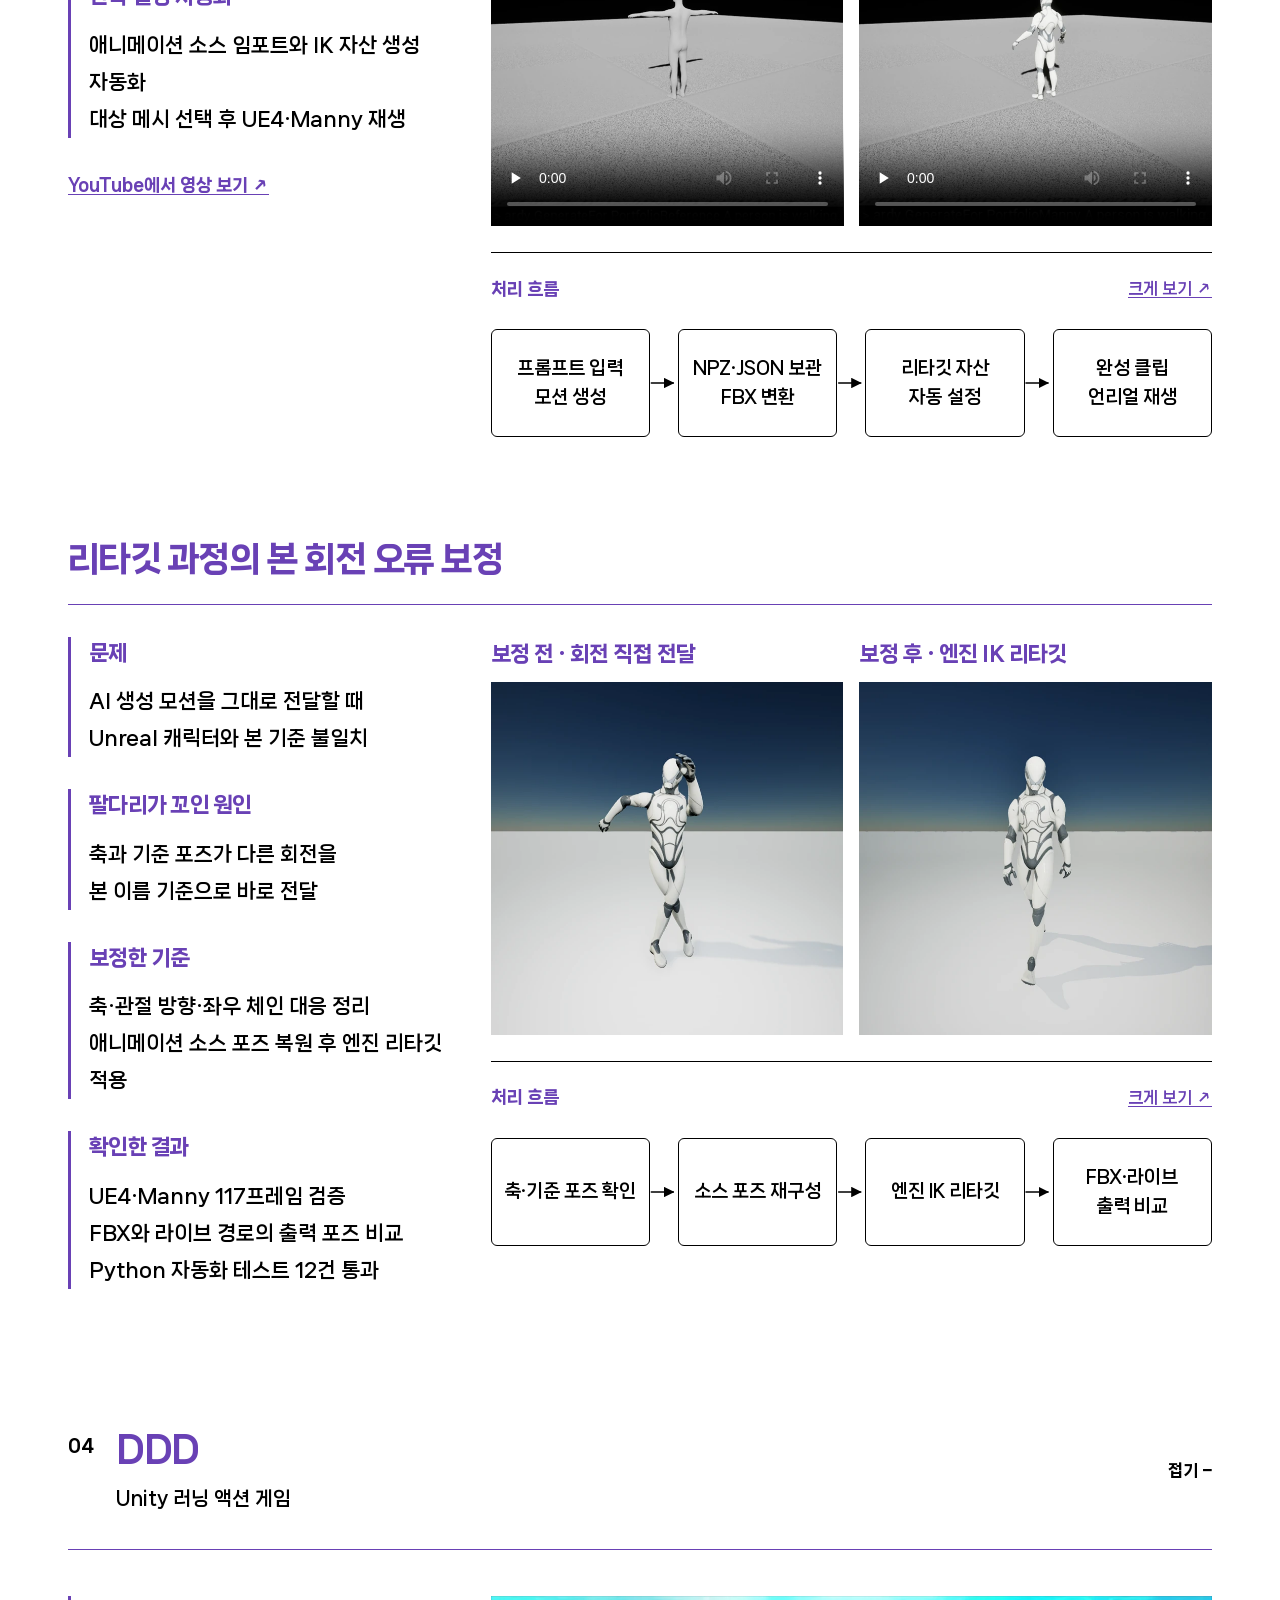
==== commit f259f2e4: "Publish falling execution tests and Higashi lip sync portfolio pages" ====
--- a/index.html
+++ b/index.html
@@ -30,7 +30,7 @@
   <link rel="stylesheet" href="style.css?v=20261023-ppt-94004fb70e">
   <link rel="stylesheet" href="portfolio-theme.css?v=20261023-action-photo">
   <link rel="stylesheet" href="flowcharts.css?v=20261023-branch-label-spacing">
-  <script defer src="portfolio-data.js?v=20261023-ardy-problem-move"></script>
+  <script defer src="portfolio-data.js?v=20261124-execution-lip-sync"></script>
   <script defer src="flowcharts.js?v=20261023-branch-label-spacing"></script>
   <script defer src="app.js?v=20261023-exhibition-status"></script>
   <script defer src="typography.js?v=20261023-feedback-evidence"></script>
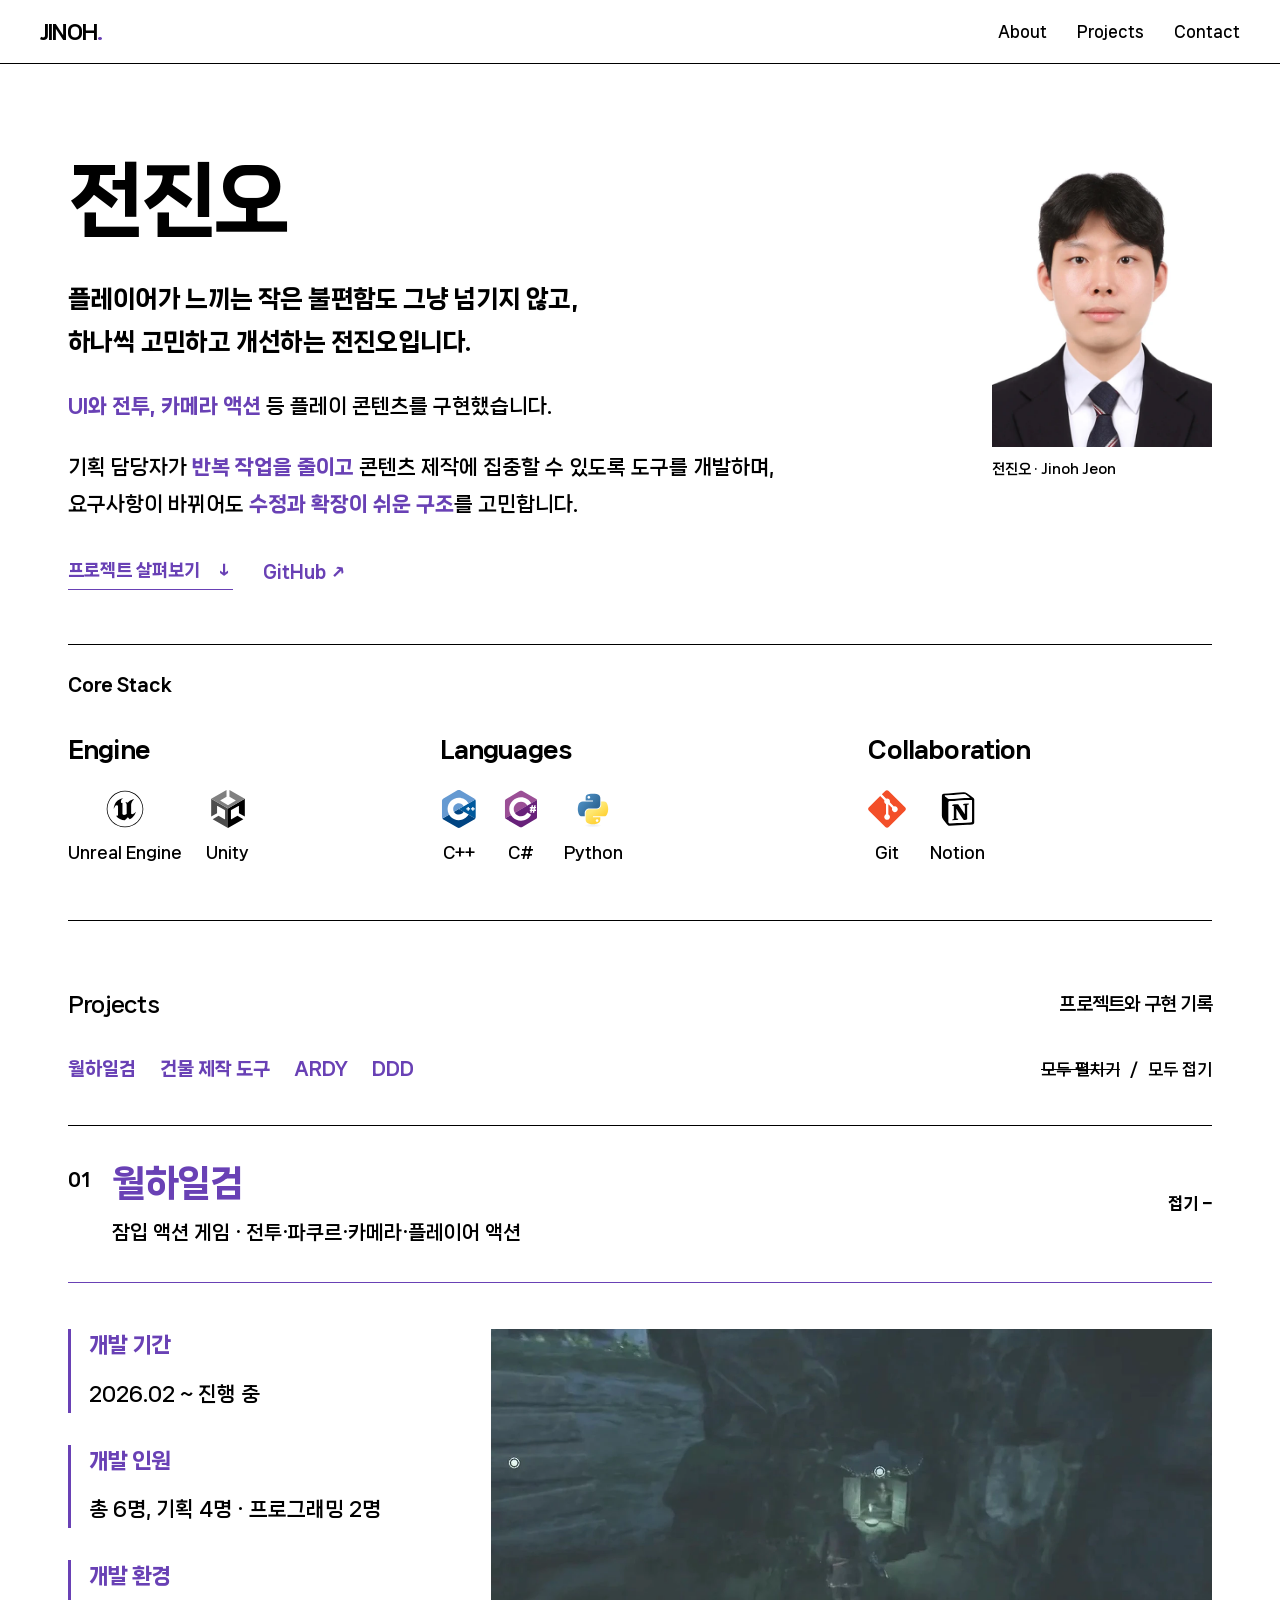
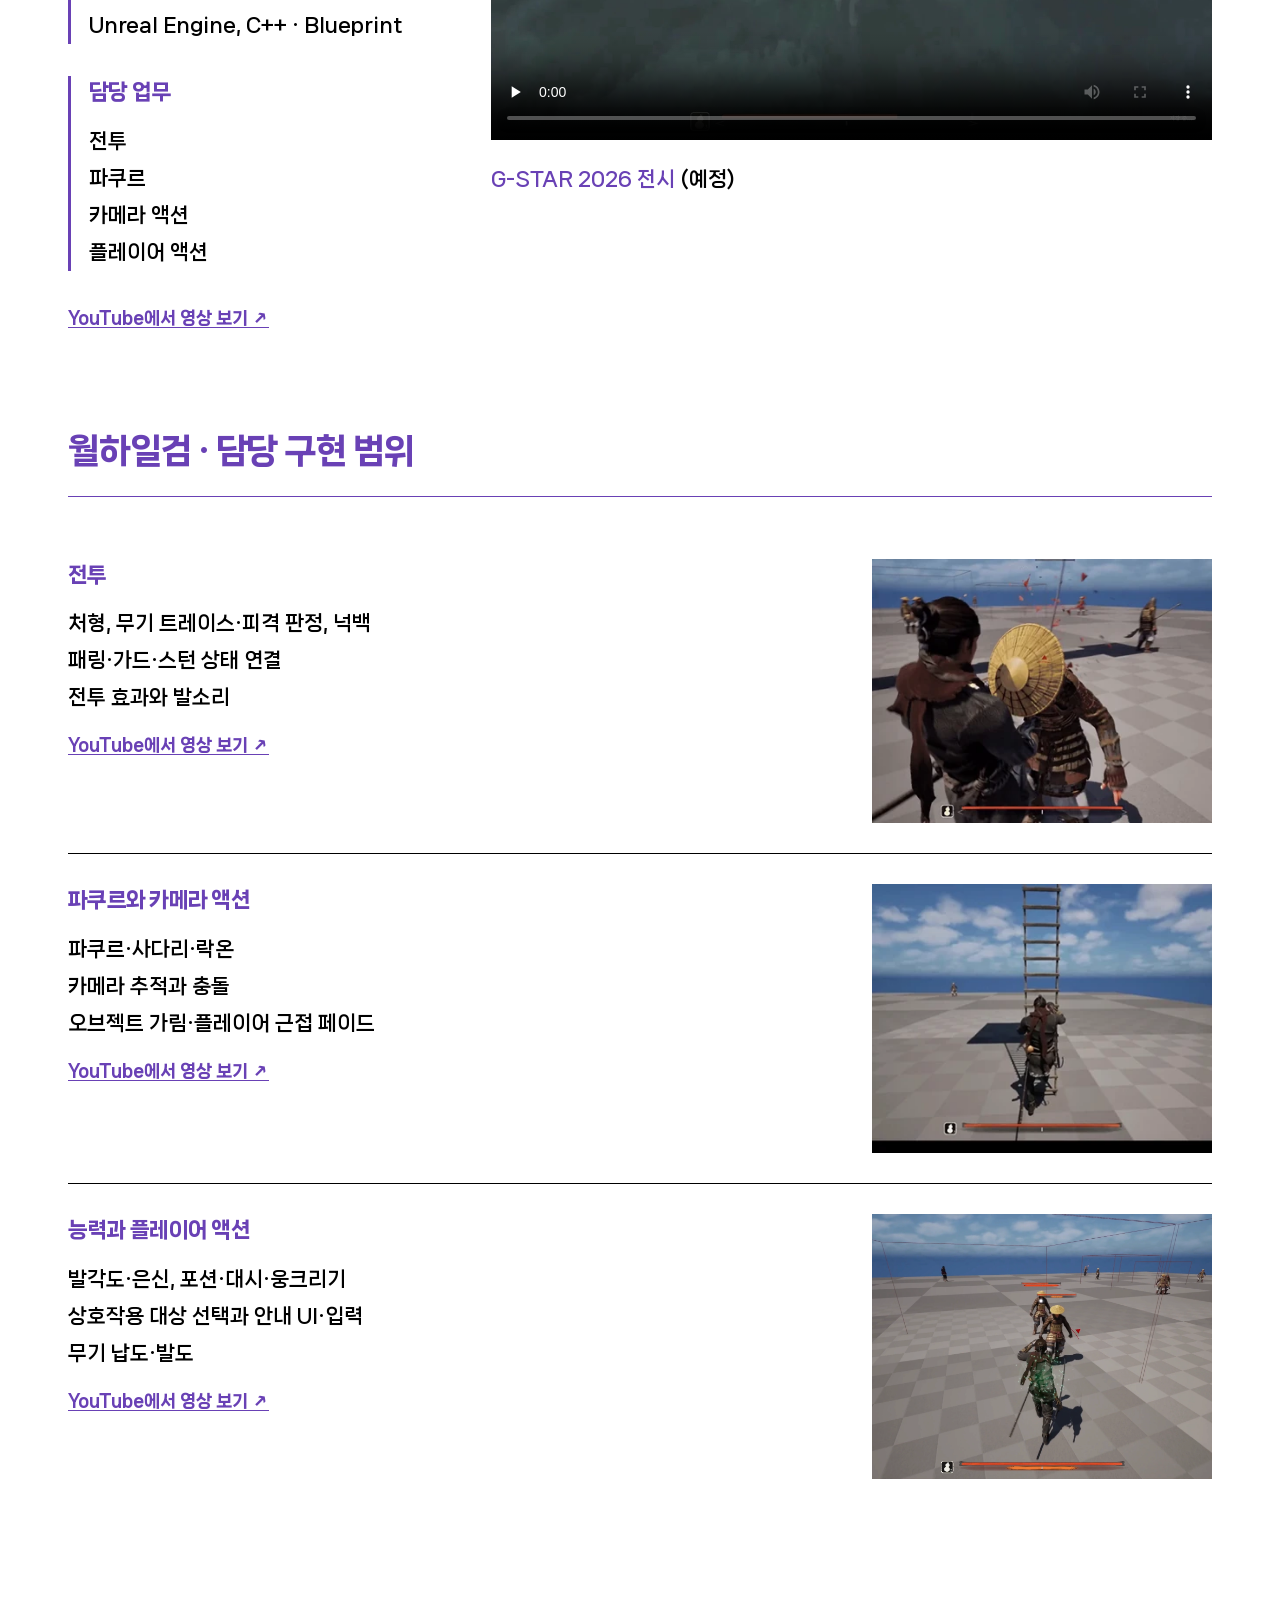
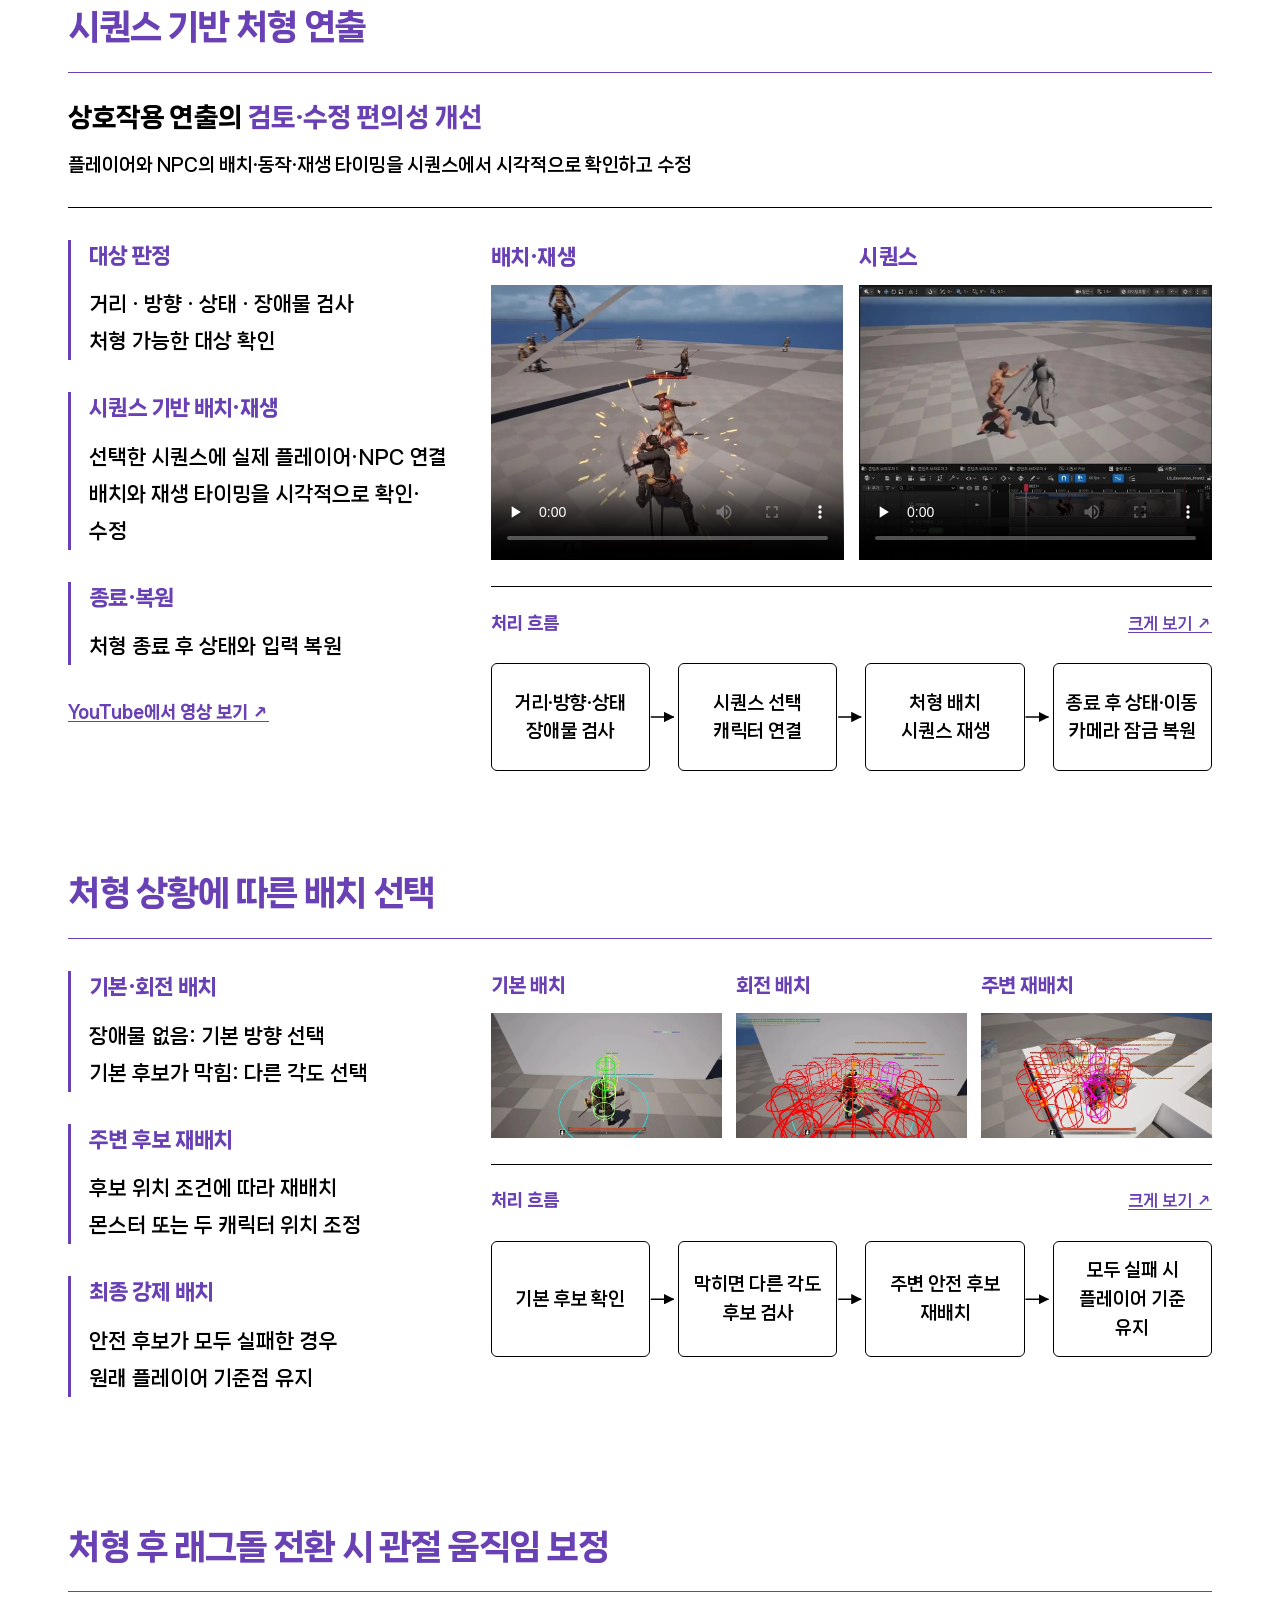
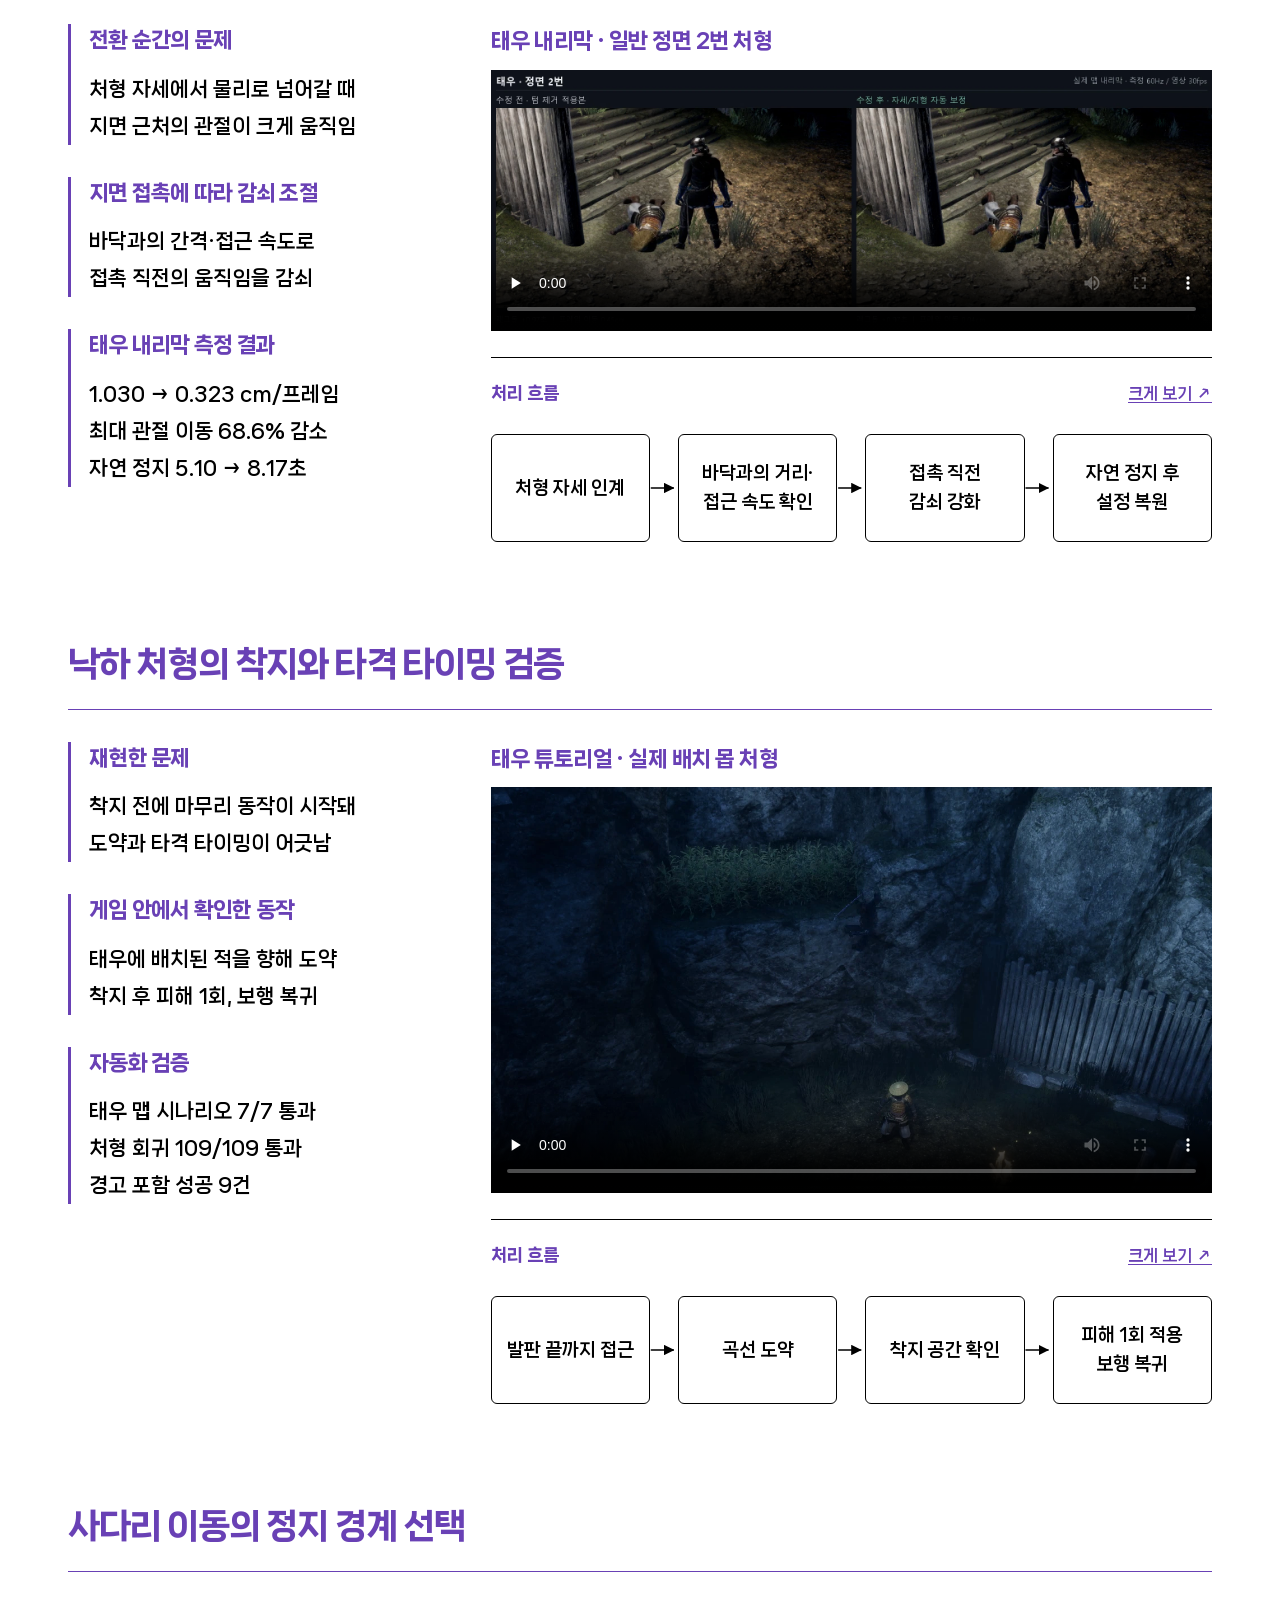
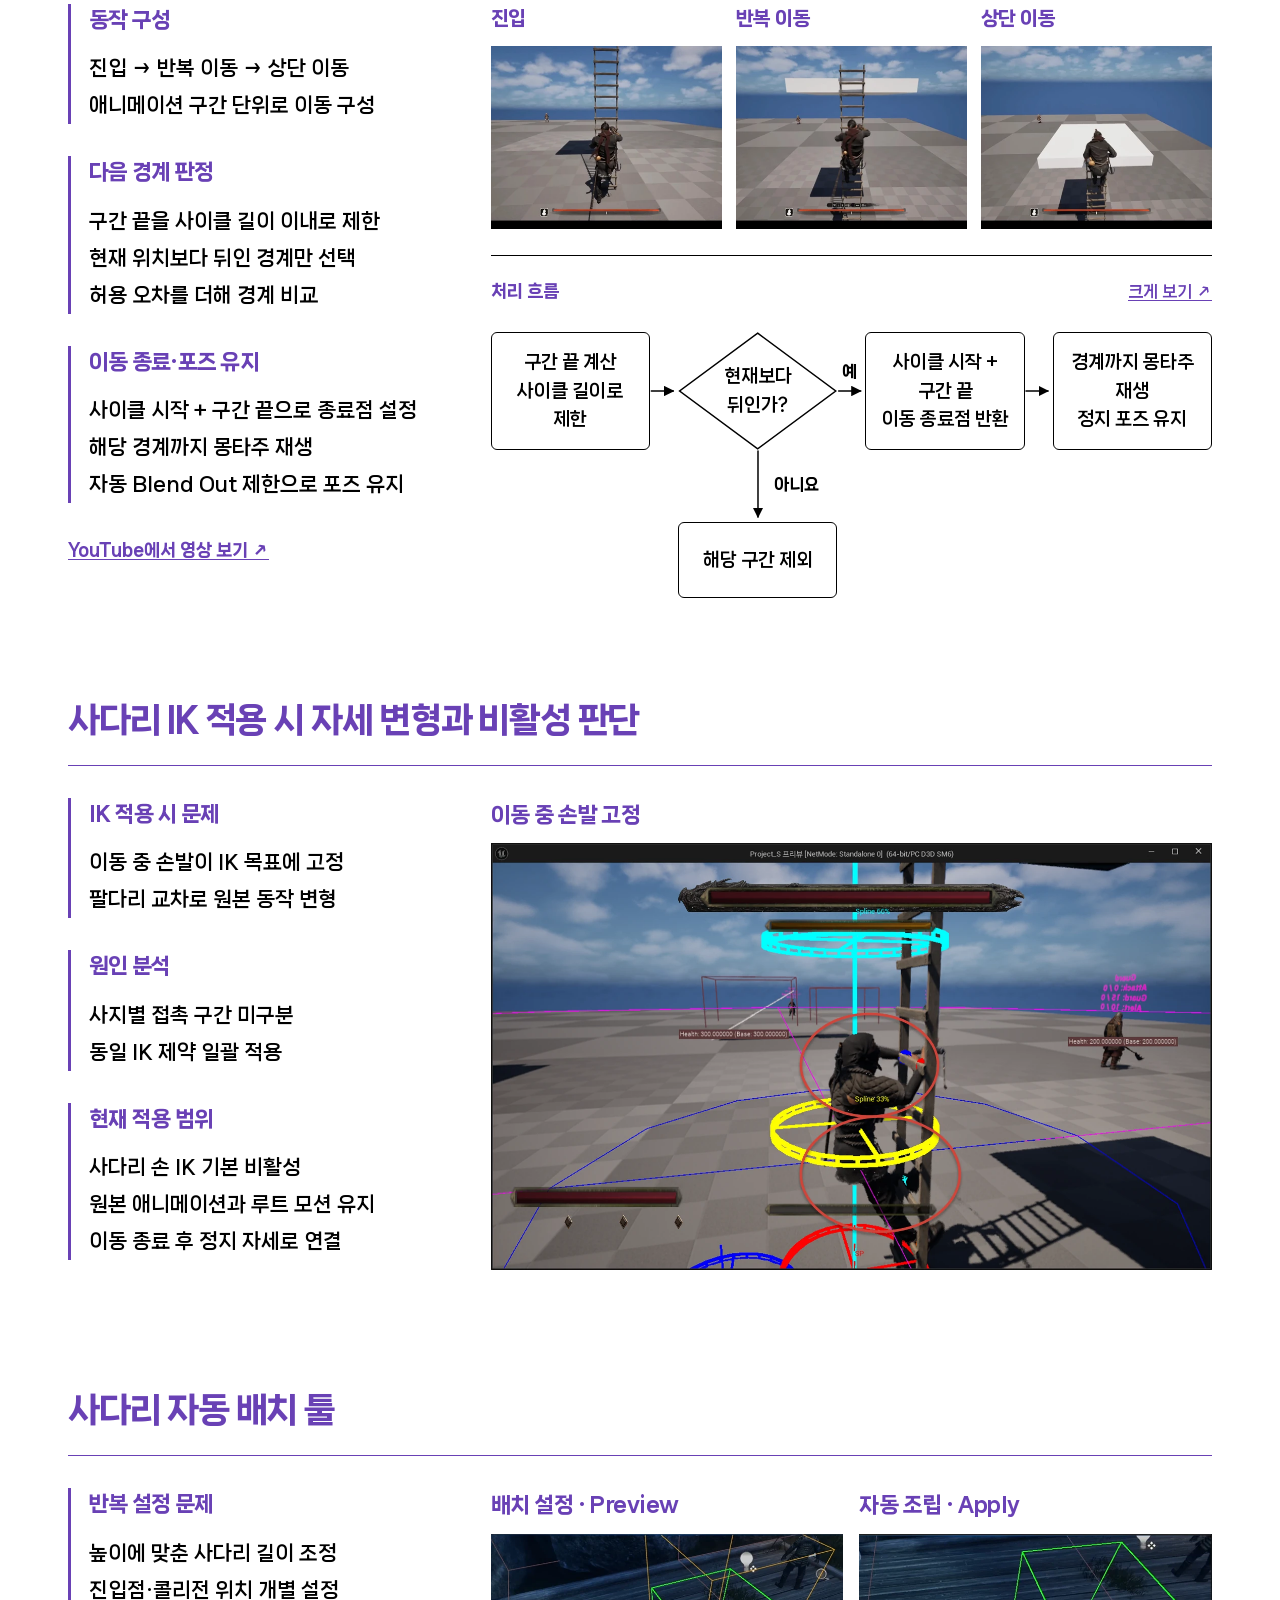
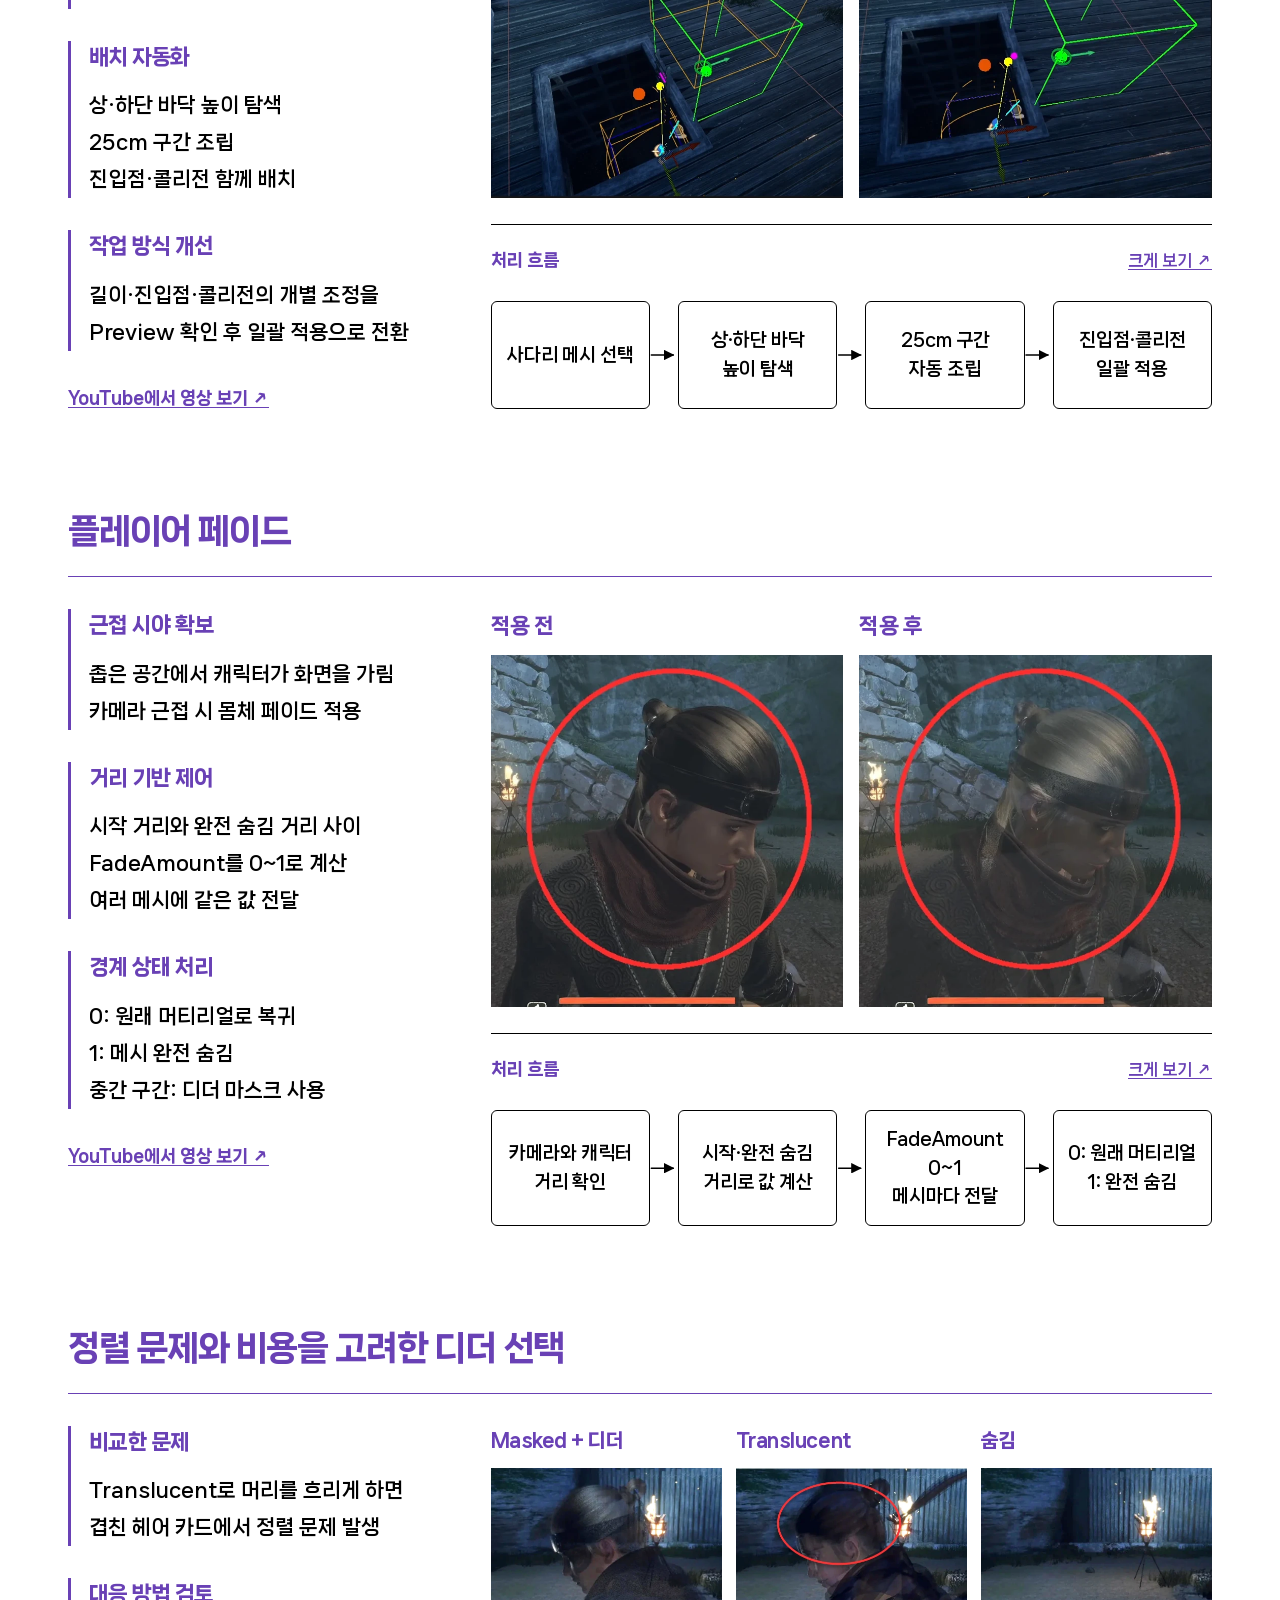
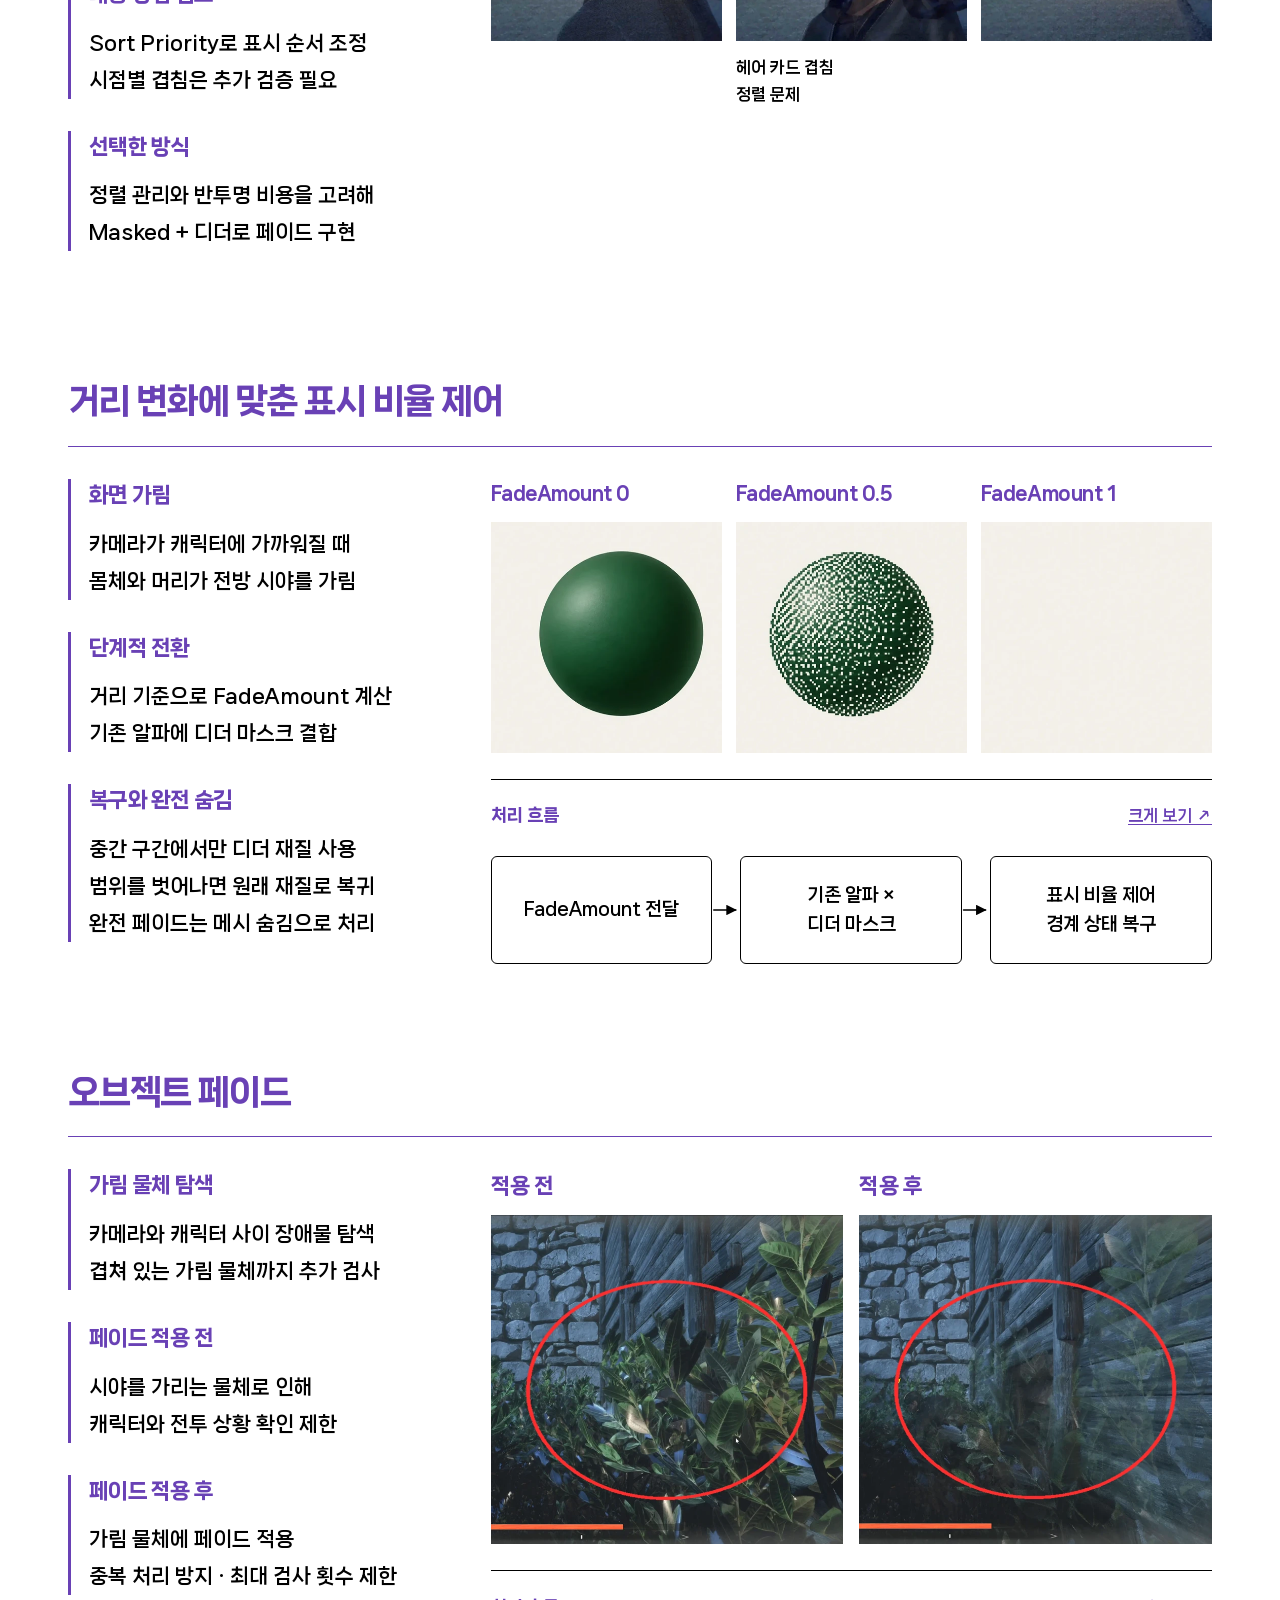
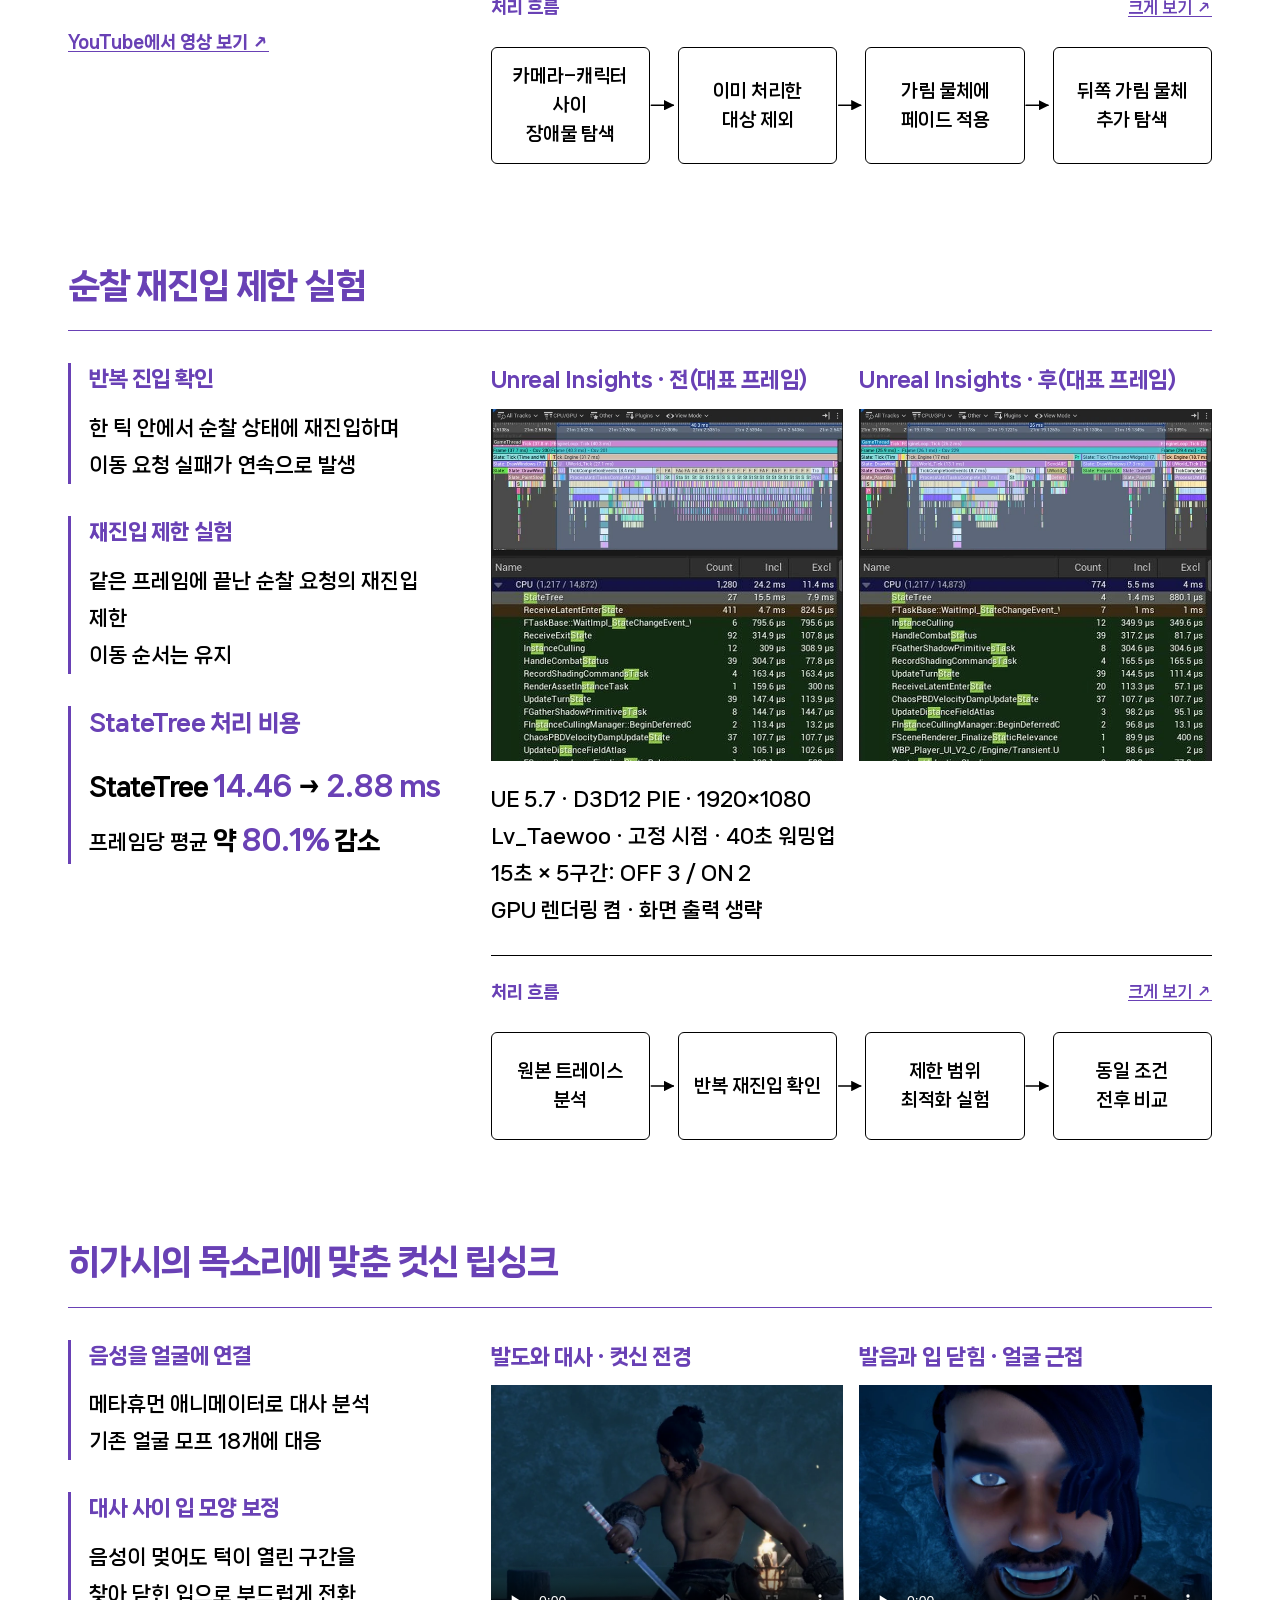
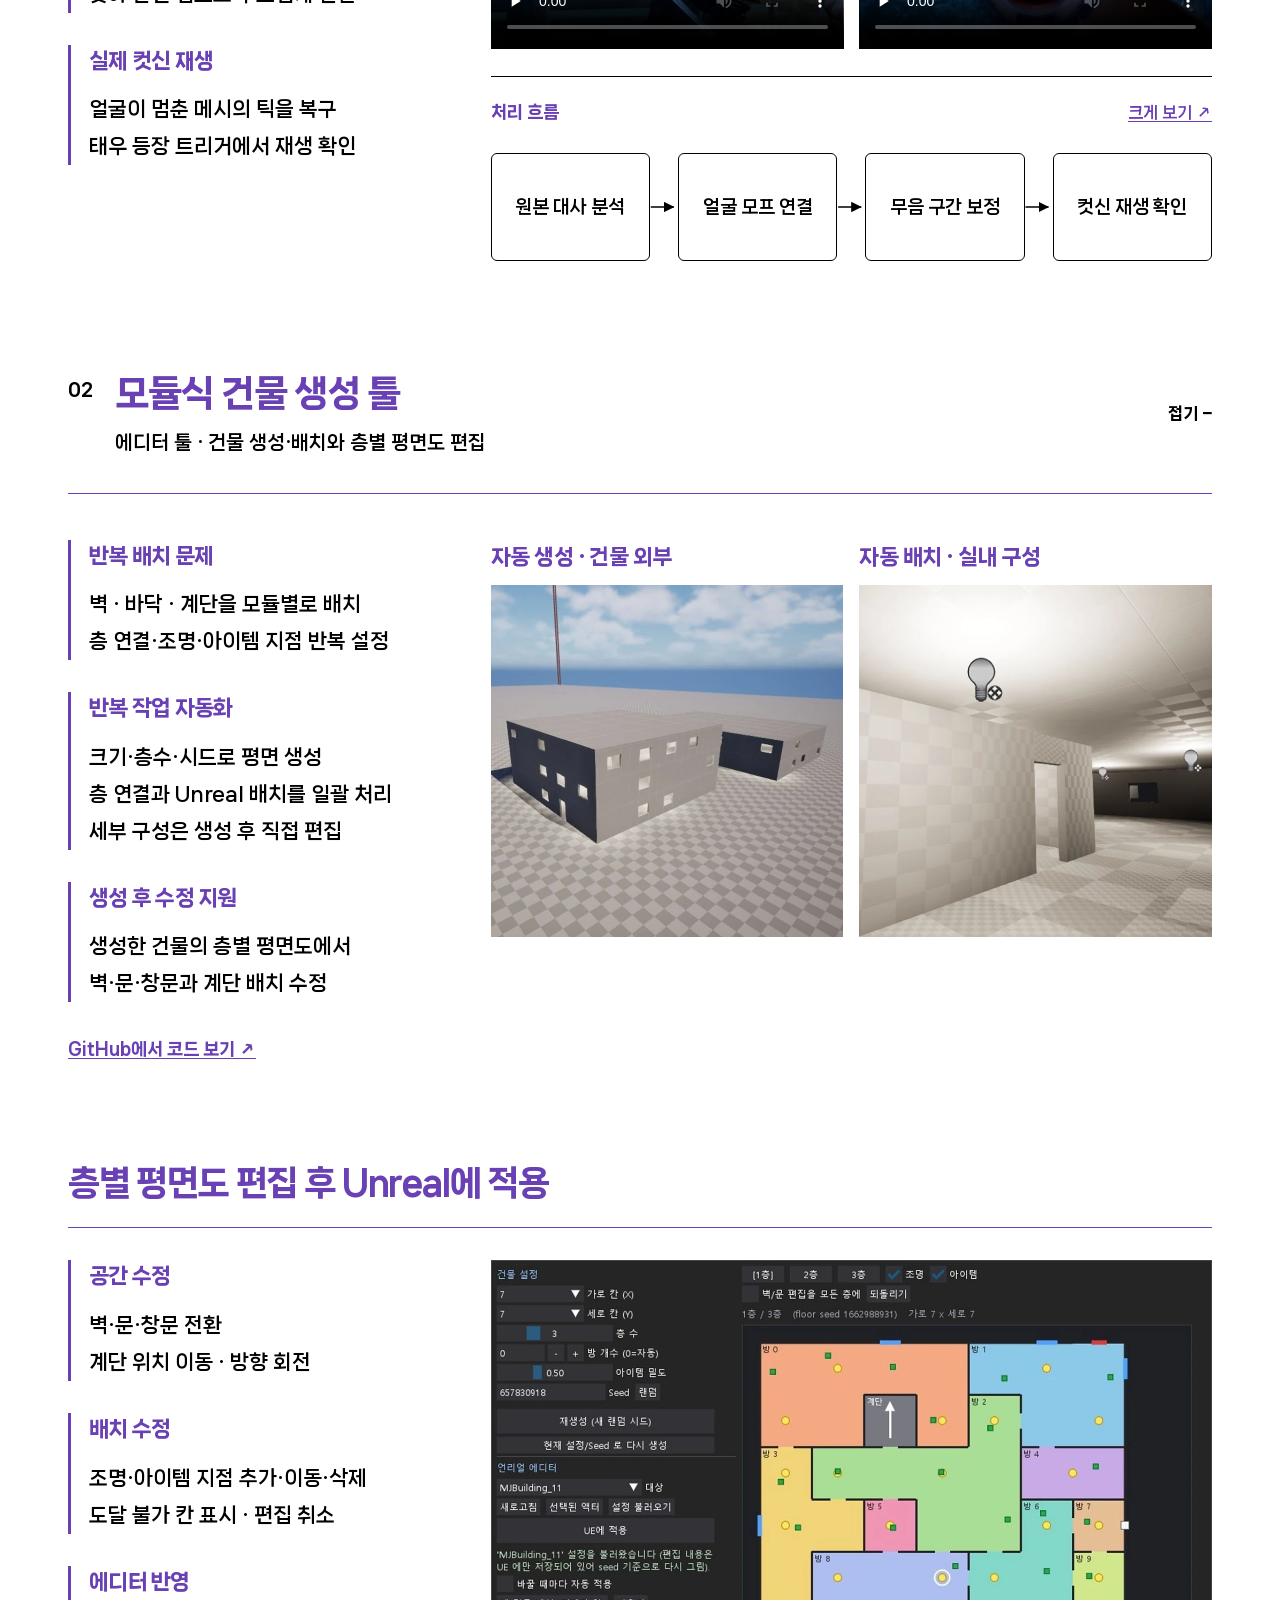
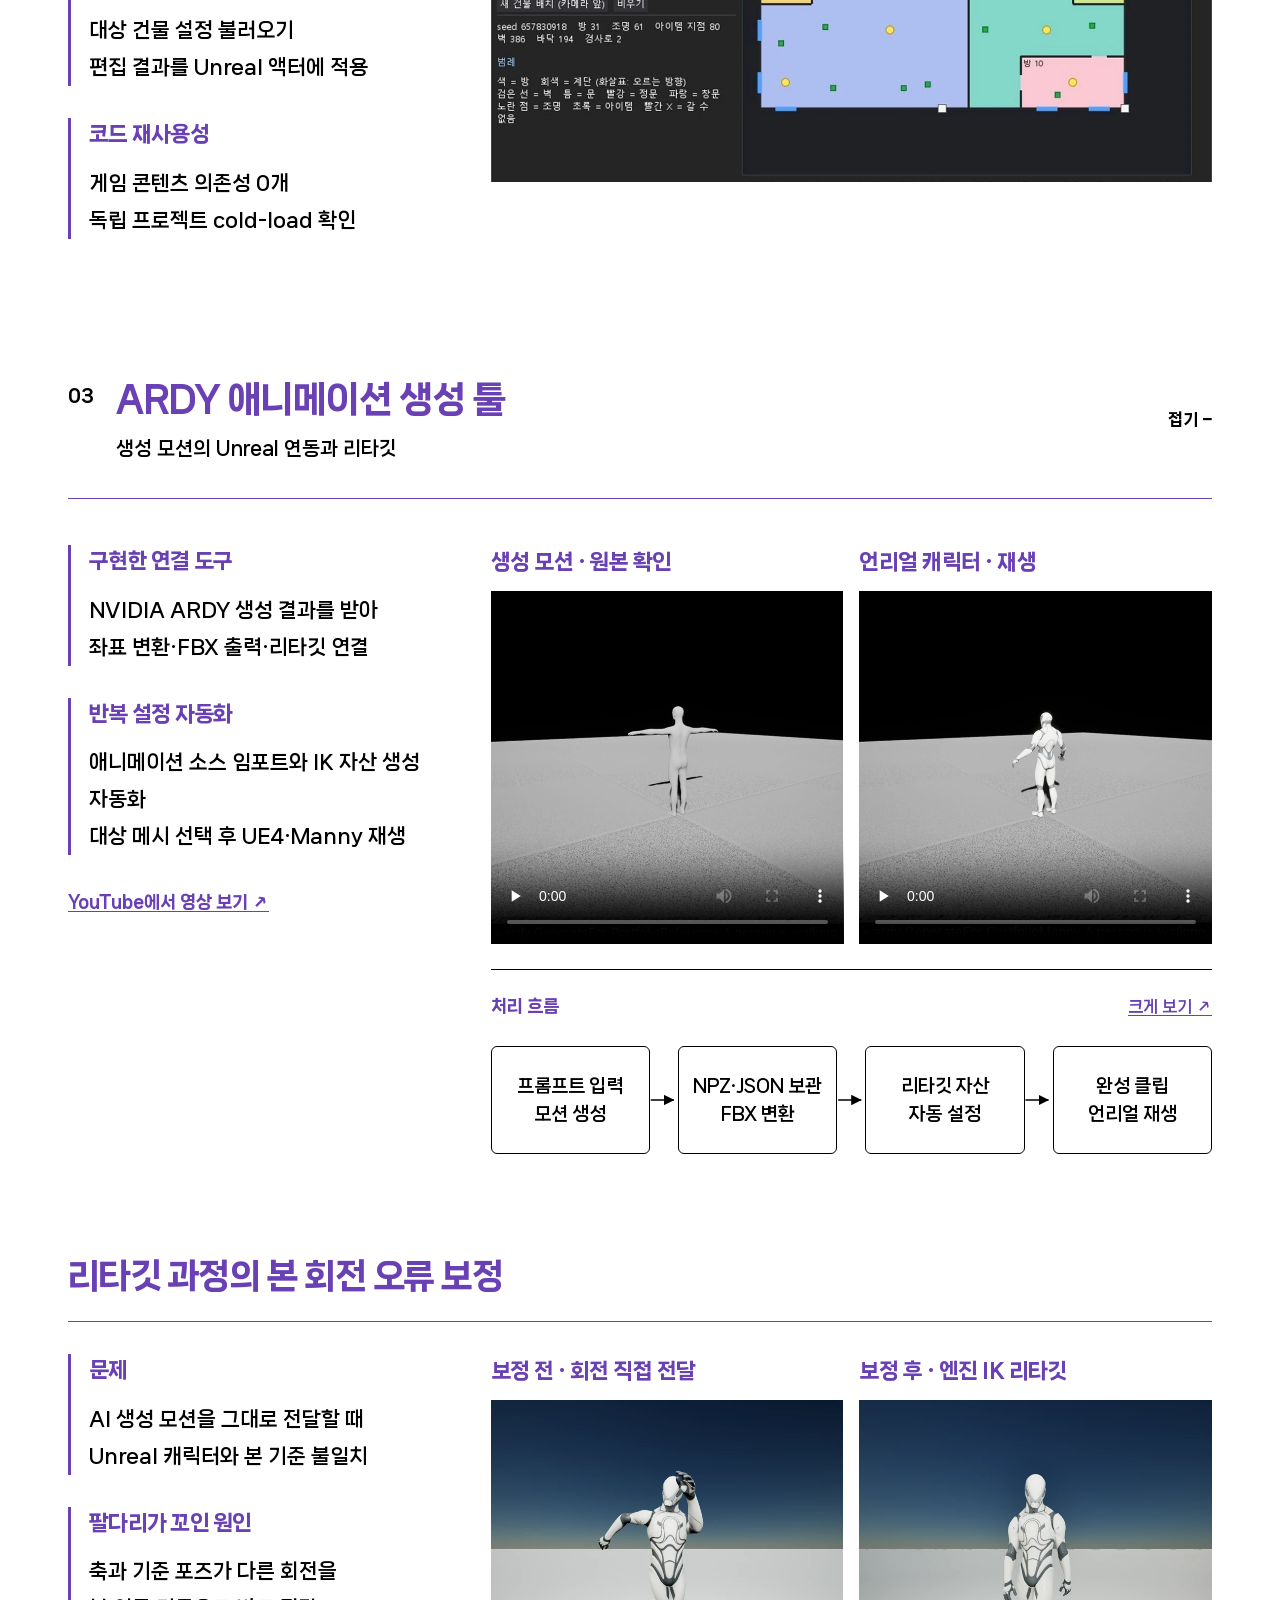
==== commit 76cee2b5: "Add downhill ragdoll transition comparison to the portfolio" ====
--- a/index.html
+++ b/index.html
@@ -30,7 +30,7 @@
   <link rel="stylesheet" href="style.css?v=20261023-ppt-94004fb70e">
   <link rel="stylesheet" href="portfolio-theme.css?v=20261023-action-photo">
   <link rel="stylesheet" href="flowcharts.css?v=20261023-branch-label-spacing">
-  <script defer src="portfolio-data.js?v=20261124-execution-lip-sync"></script>
+  <script defer src="portfolio-data.js?v=20261124-ragdoll-transition"></script>
   <script defer src="flowcharts.js?v=20261023-branch-label-spacing"></script>
   <script defer src="app.js?v=20261023-exhibition-status"></script>
   <script defer src="typography.js?v=20261023-feedback-evidence"></script>
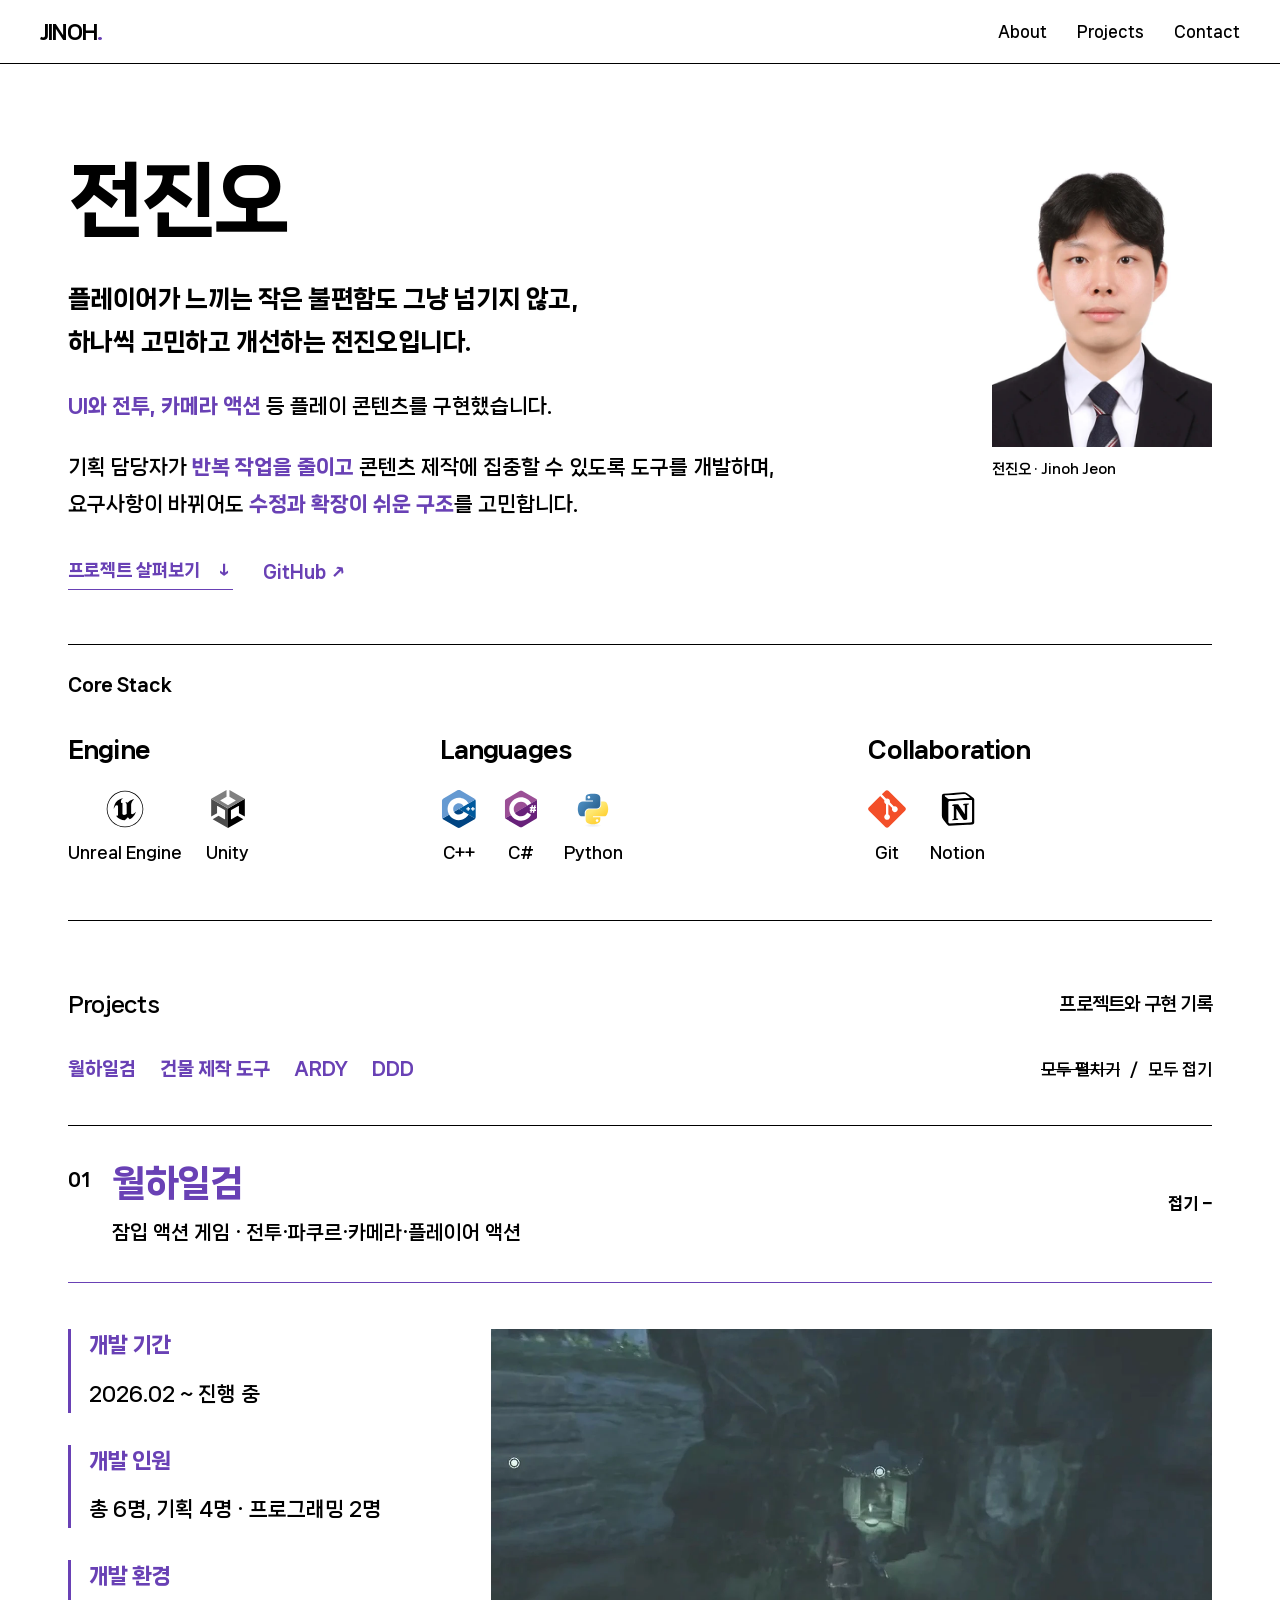
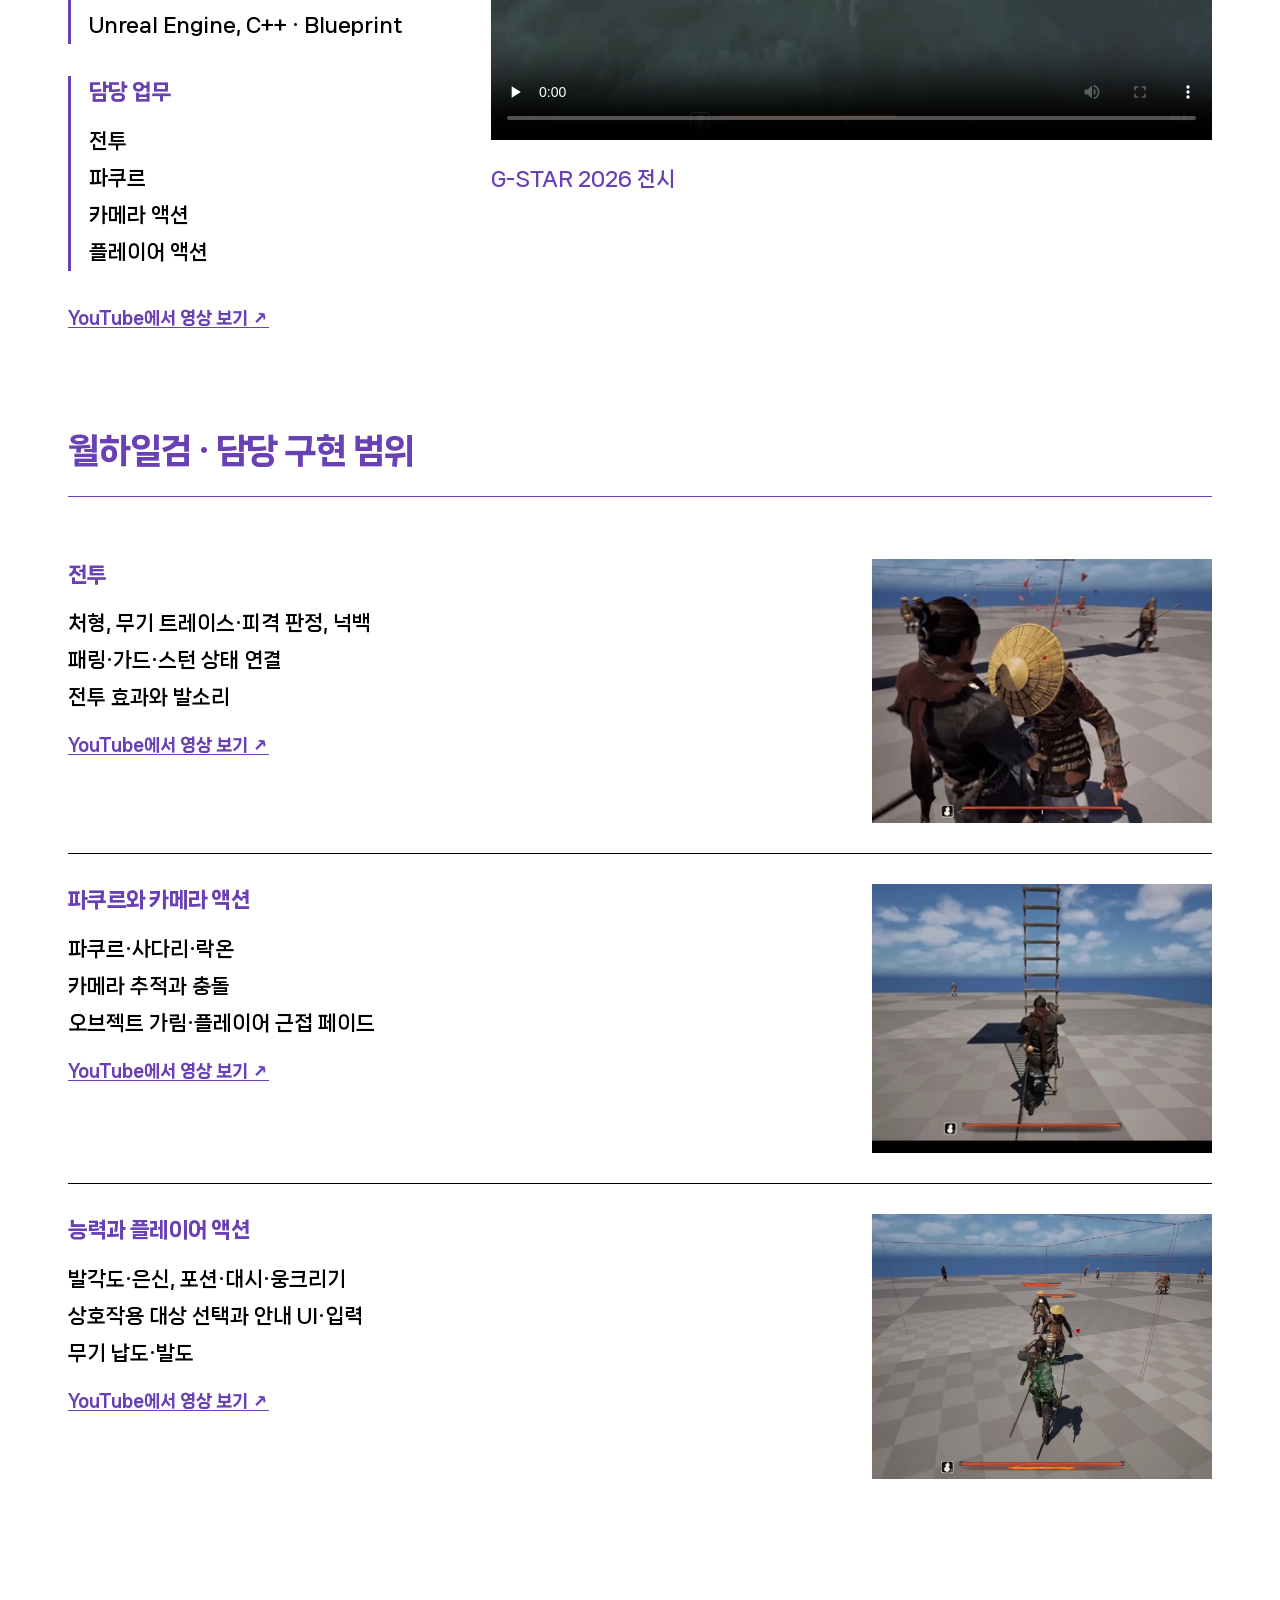
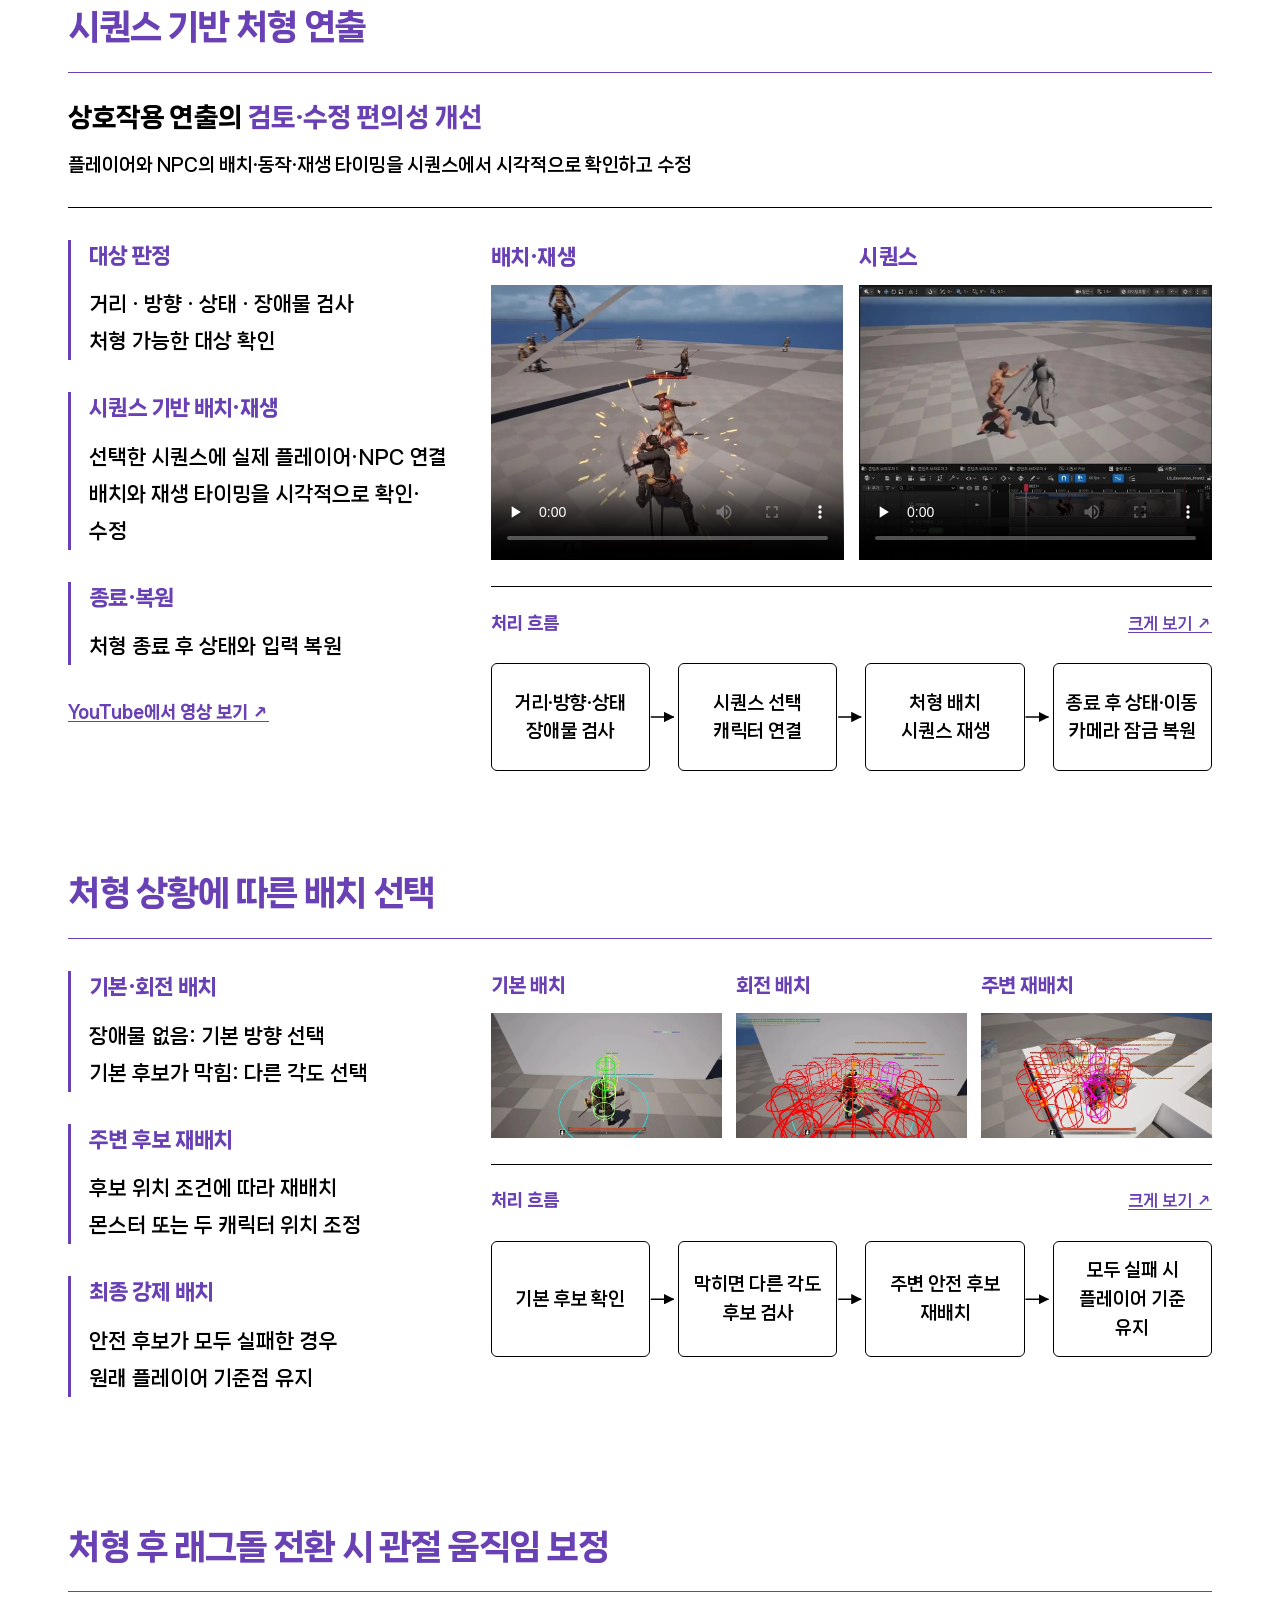
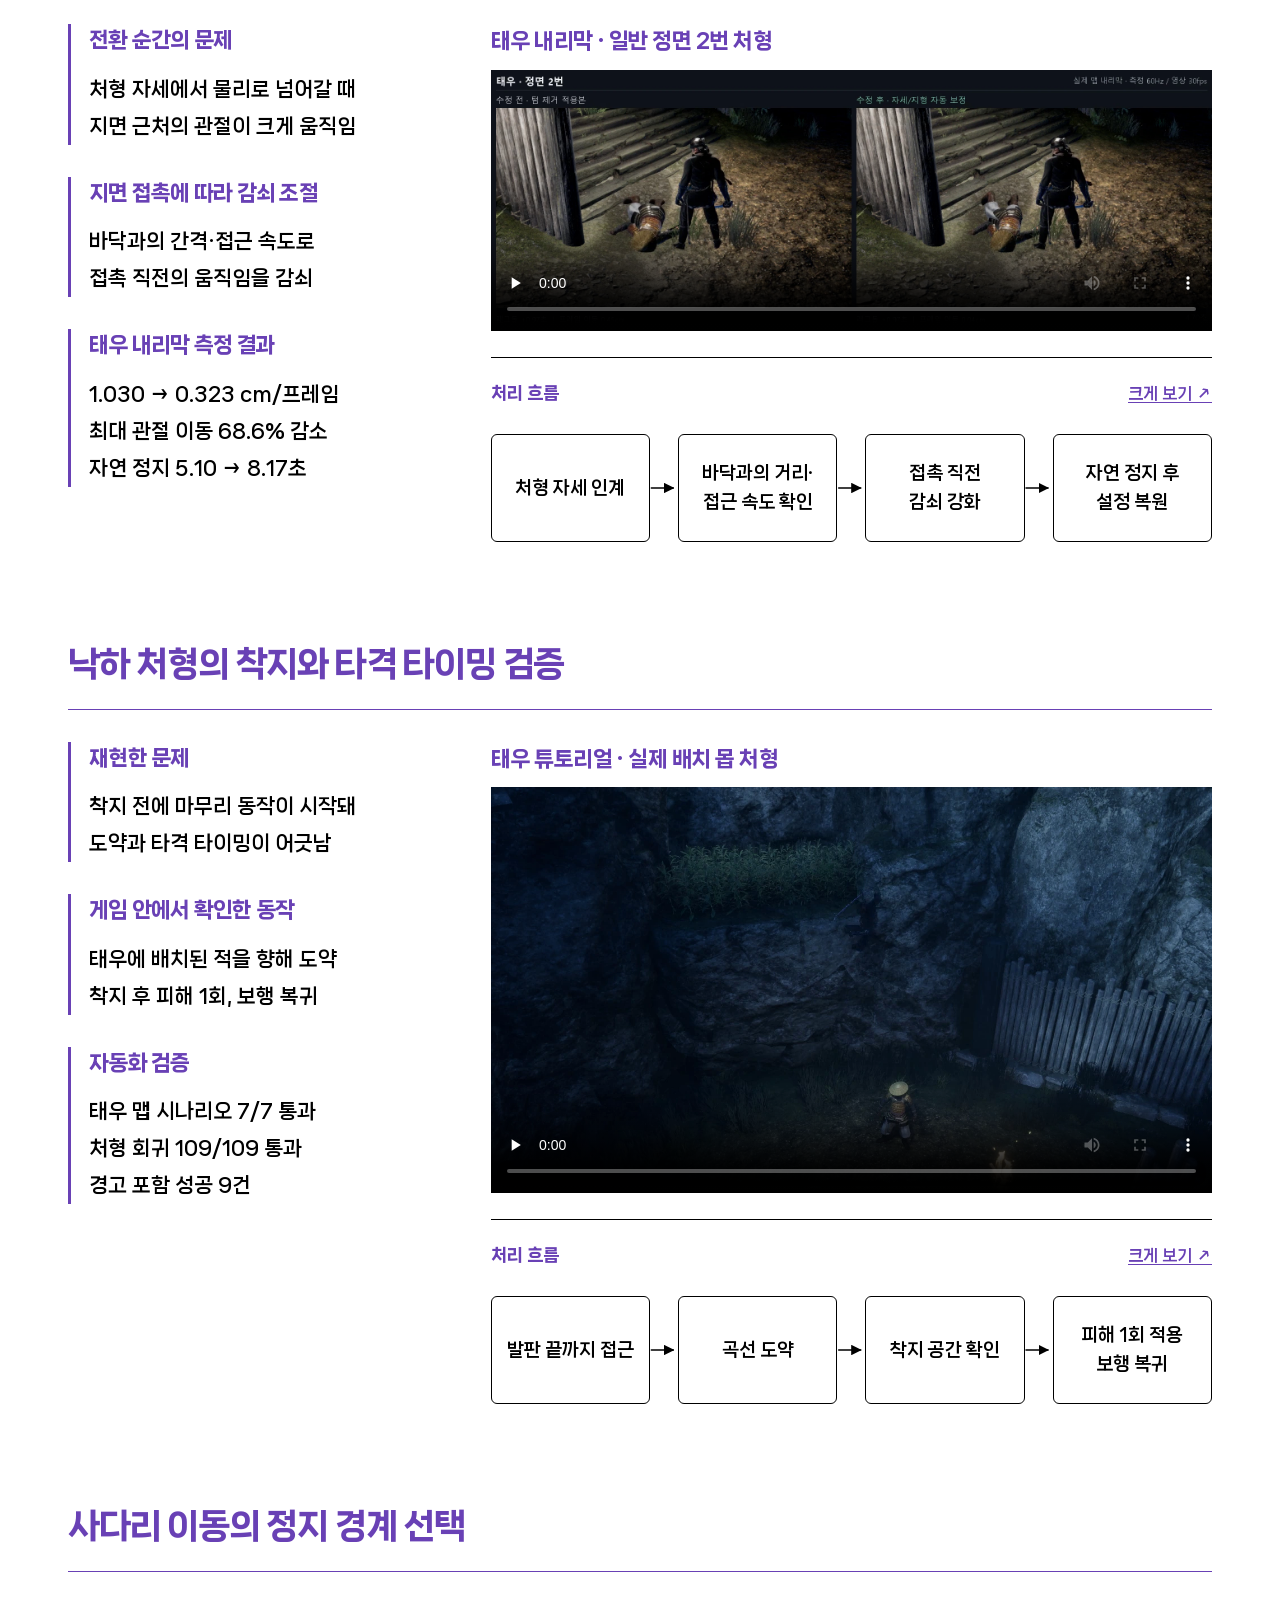
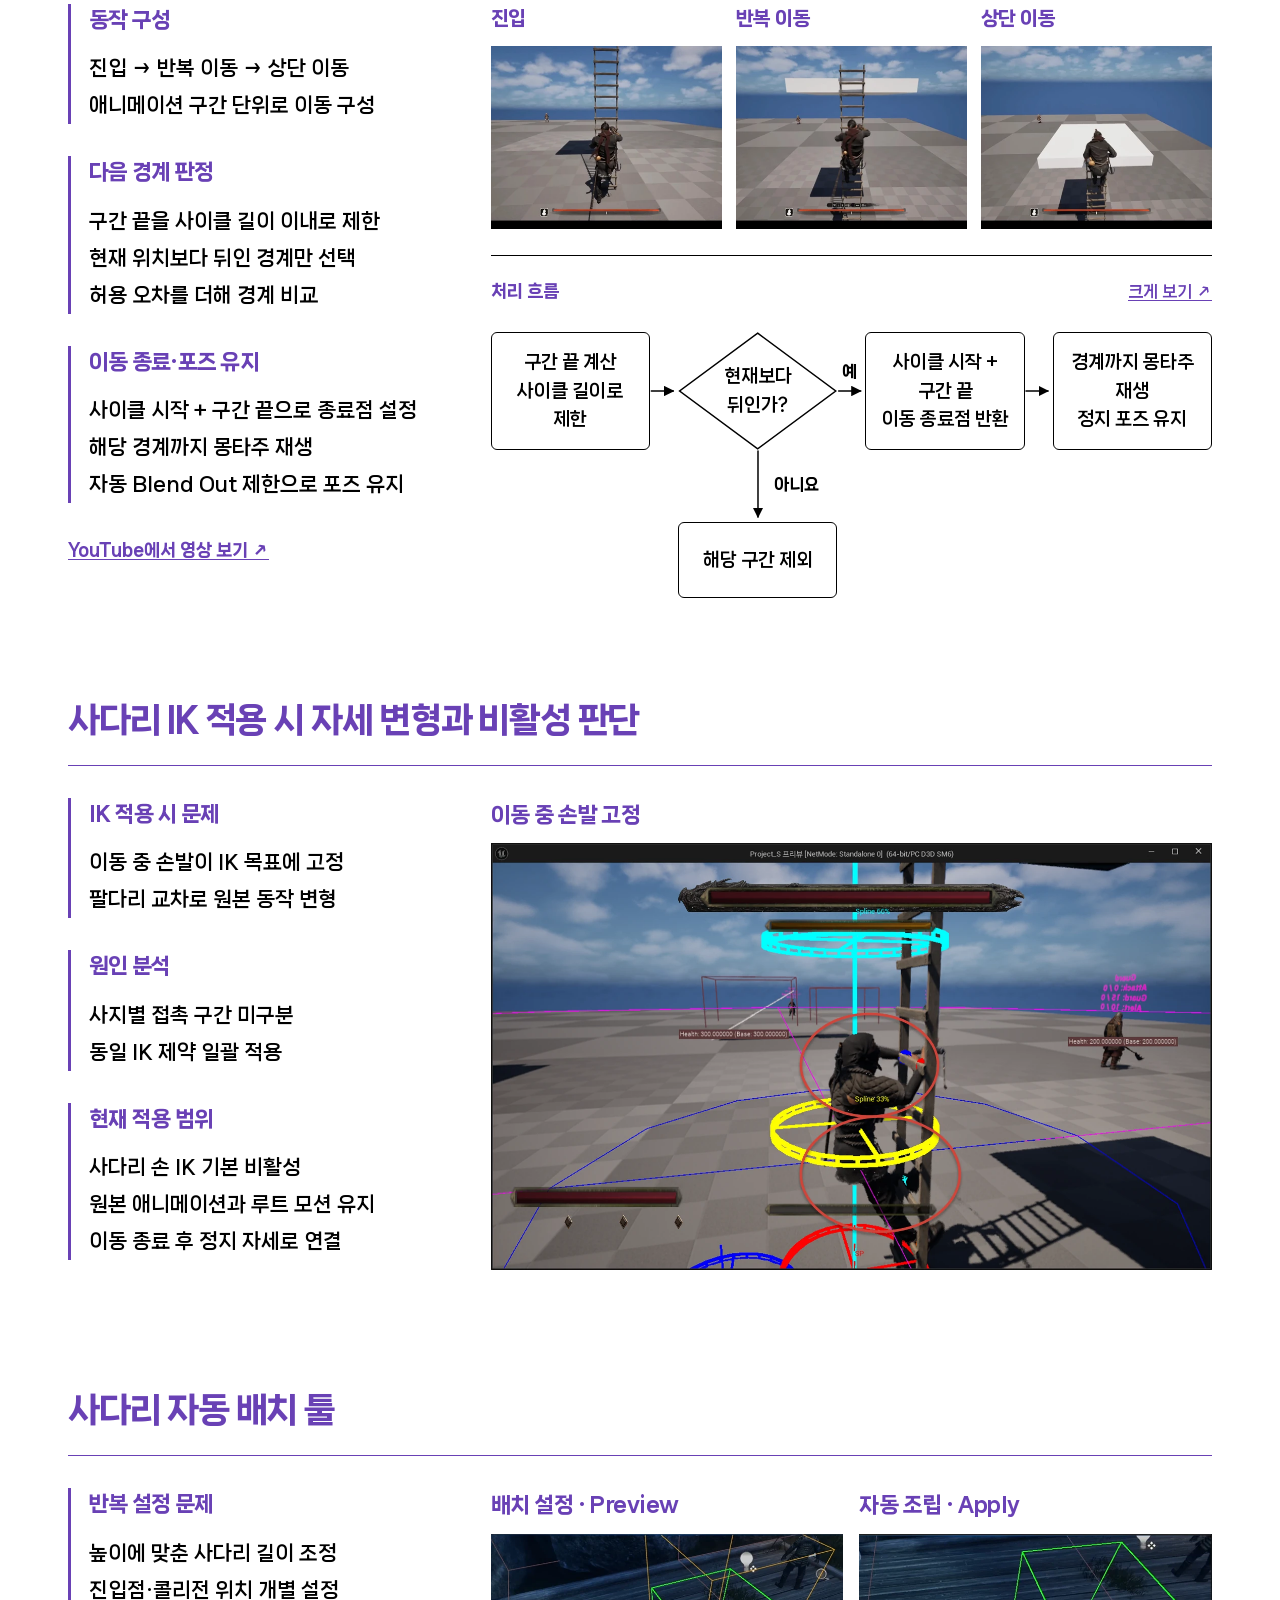
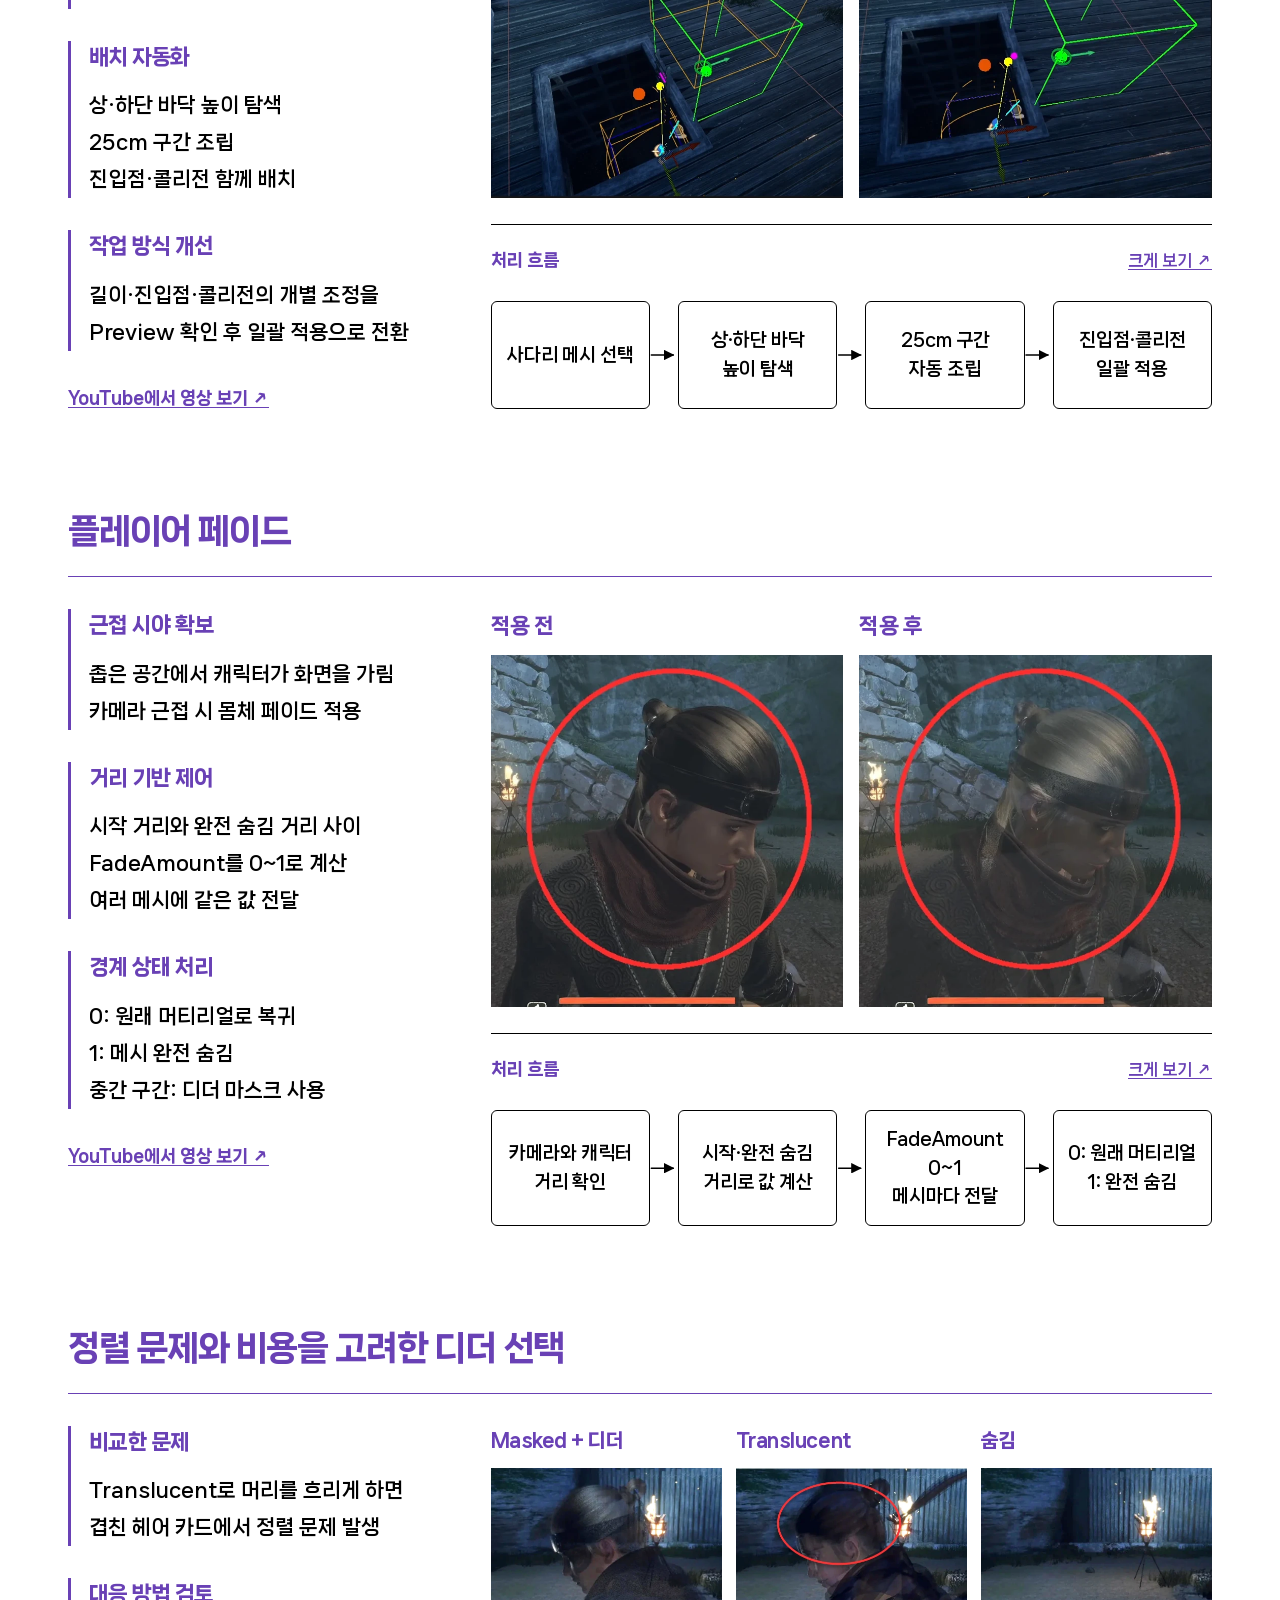
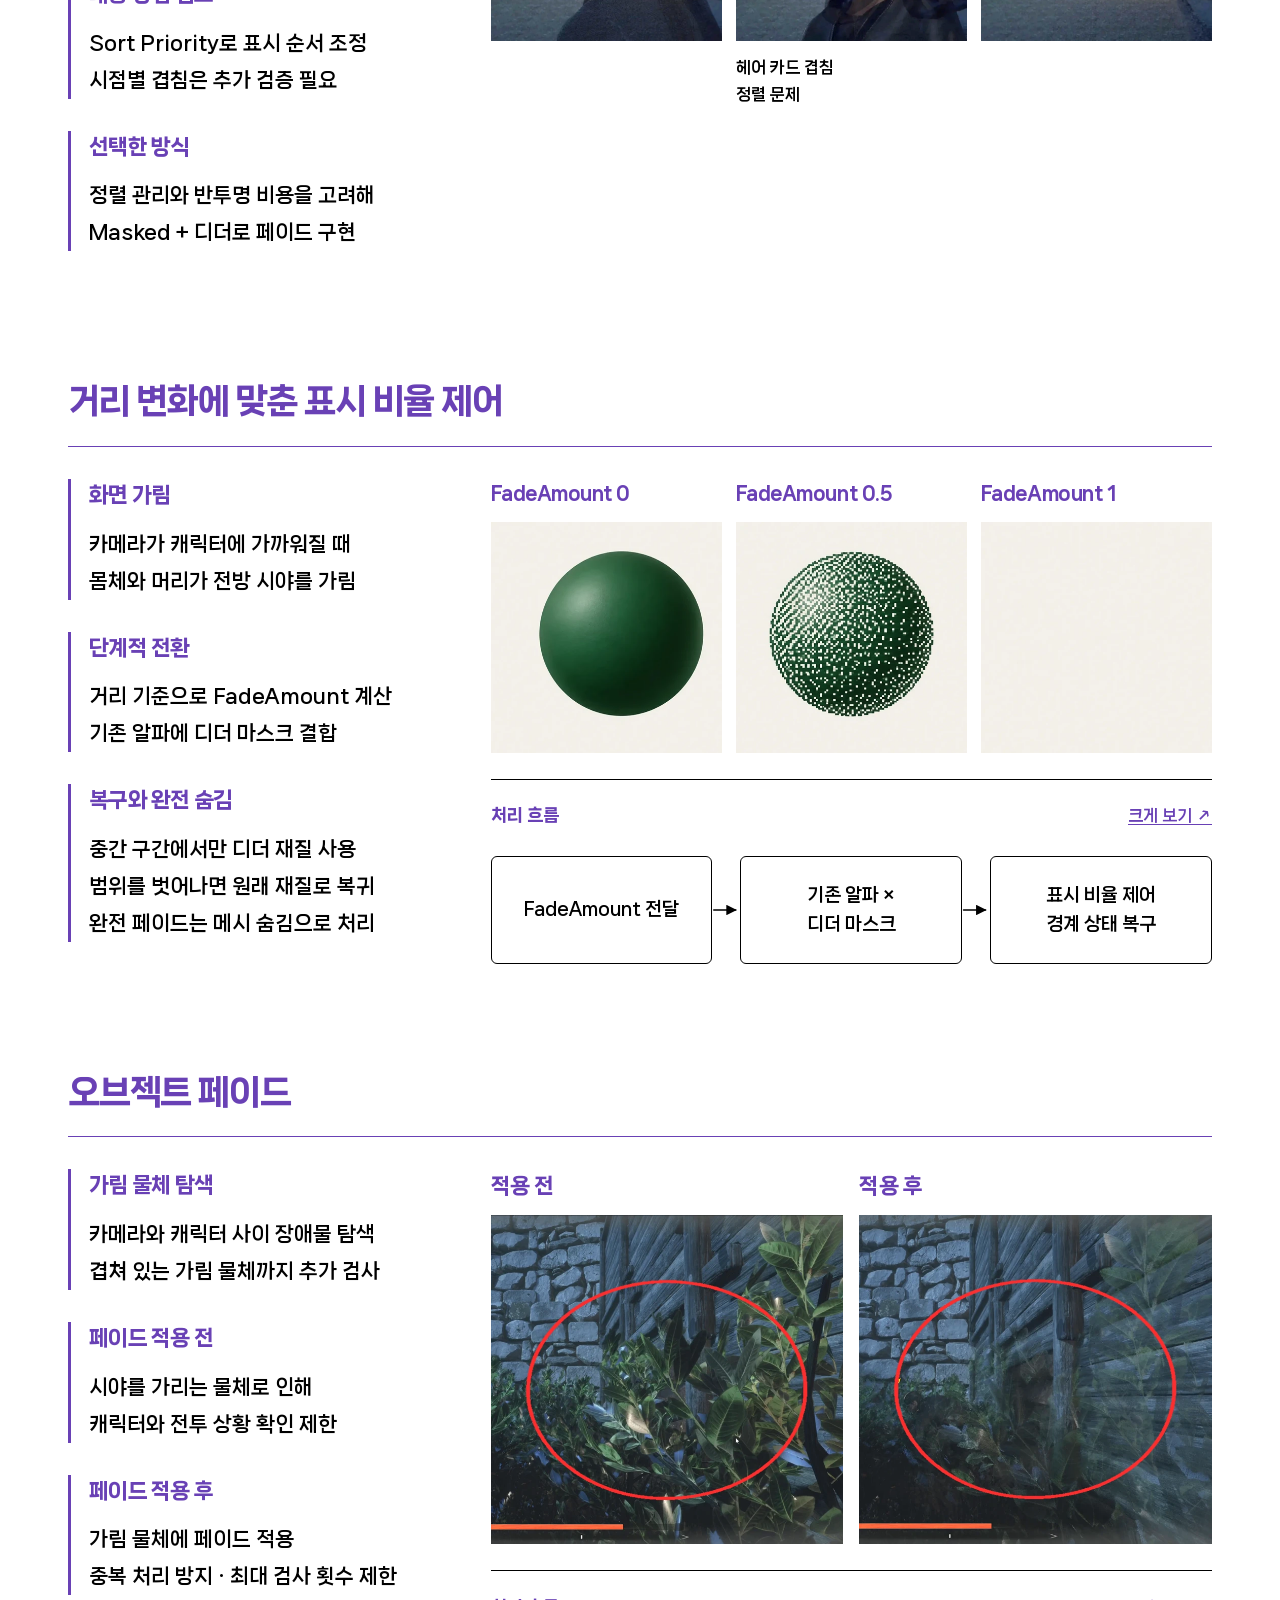
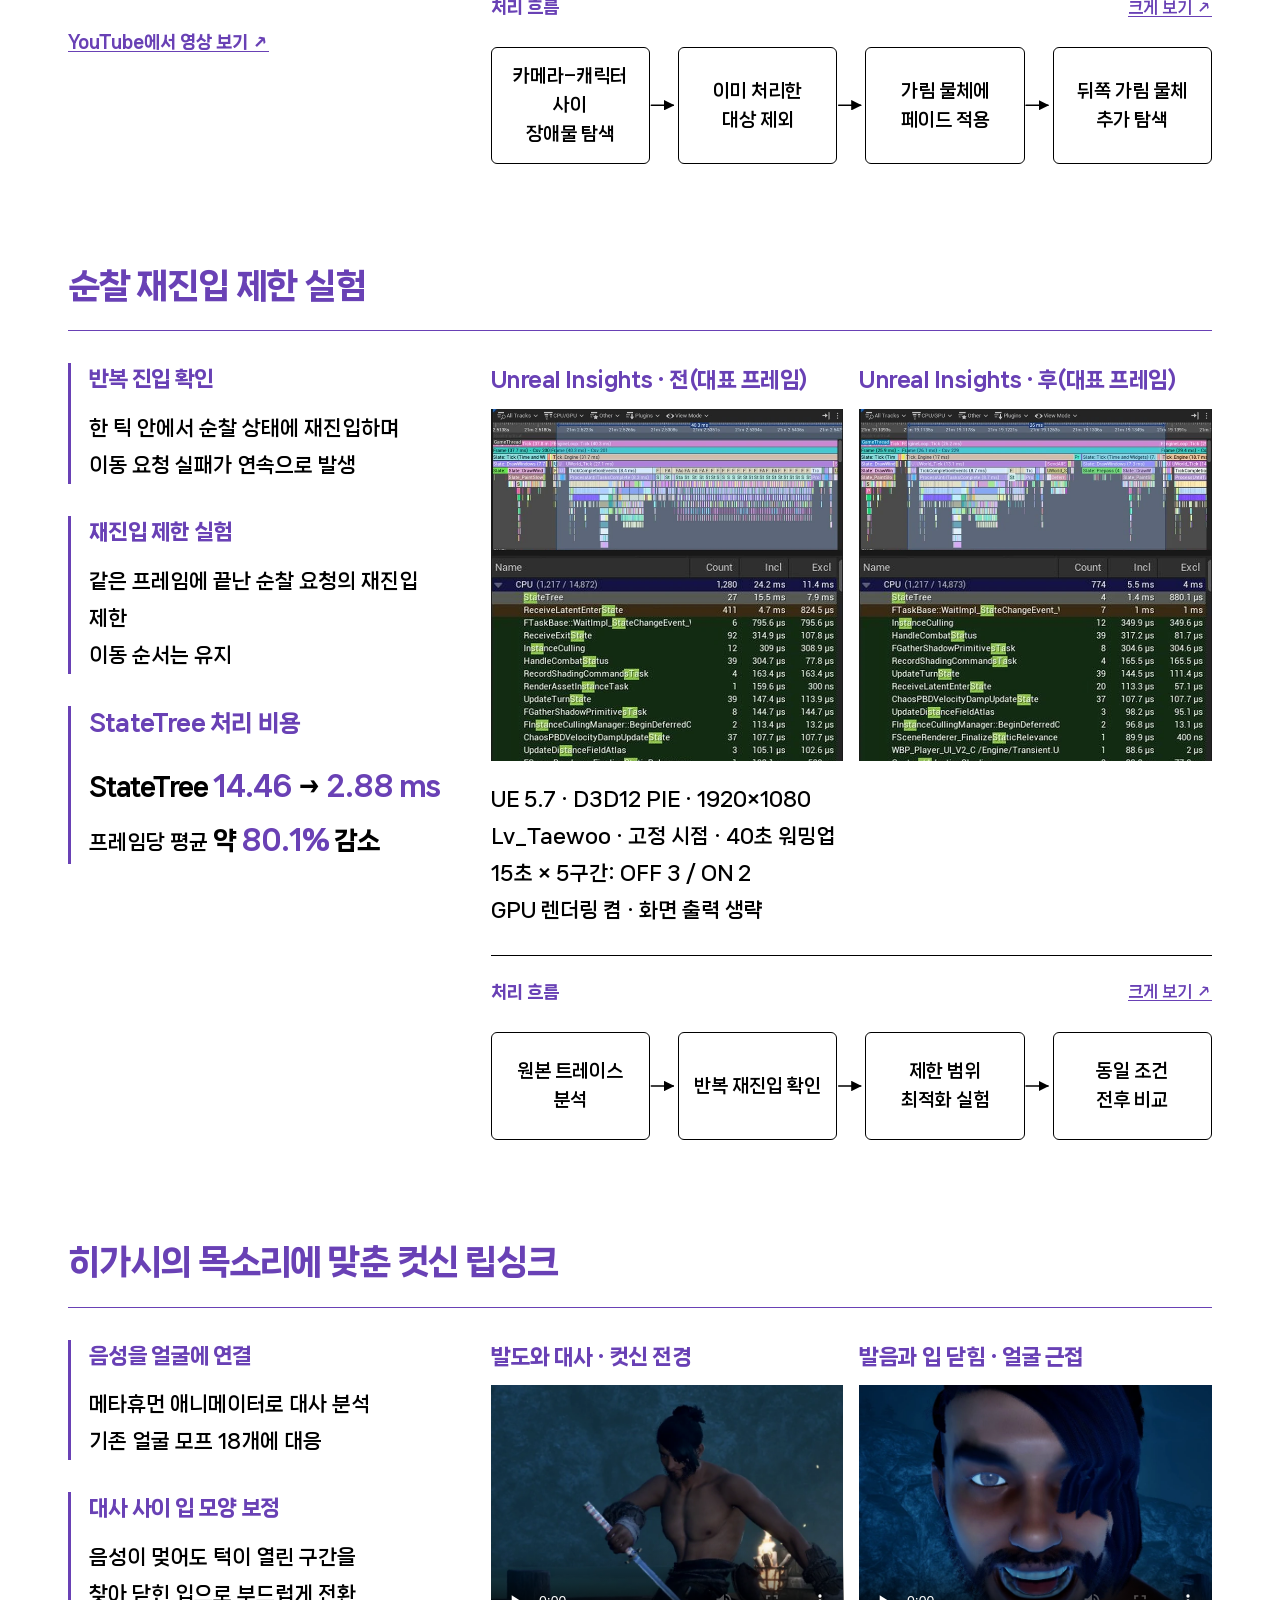
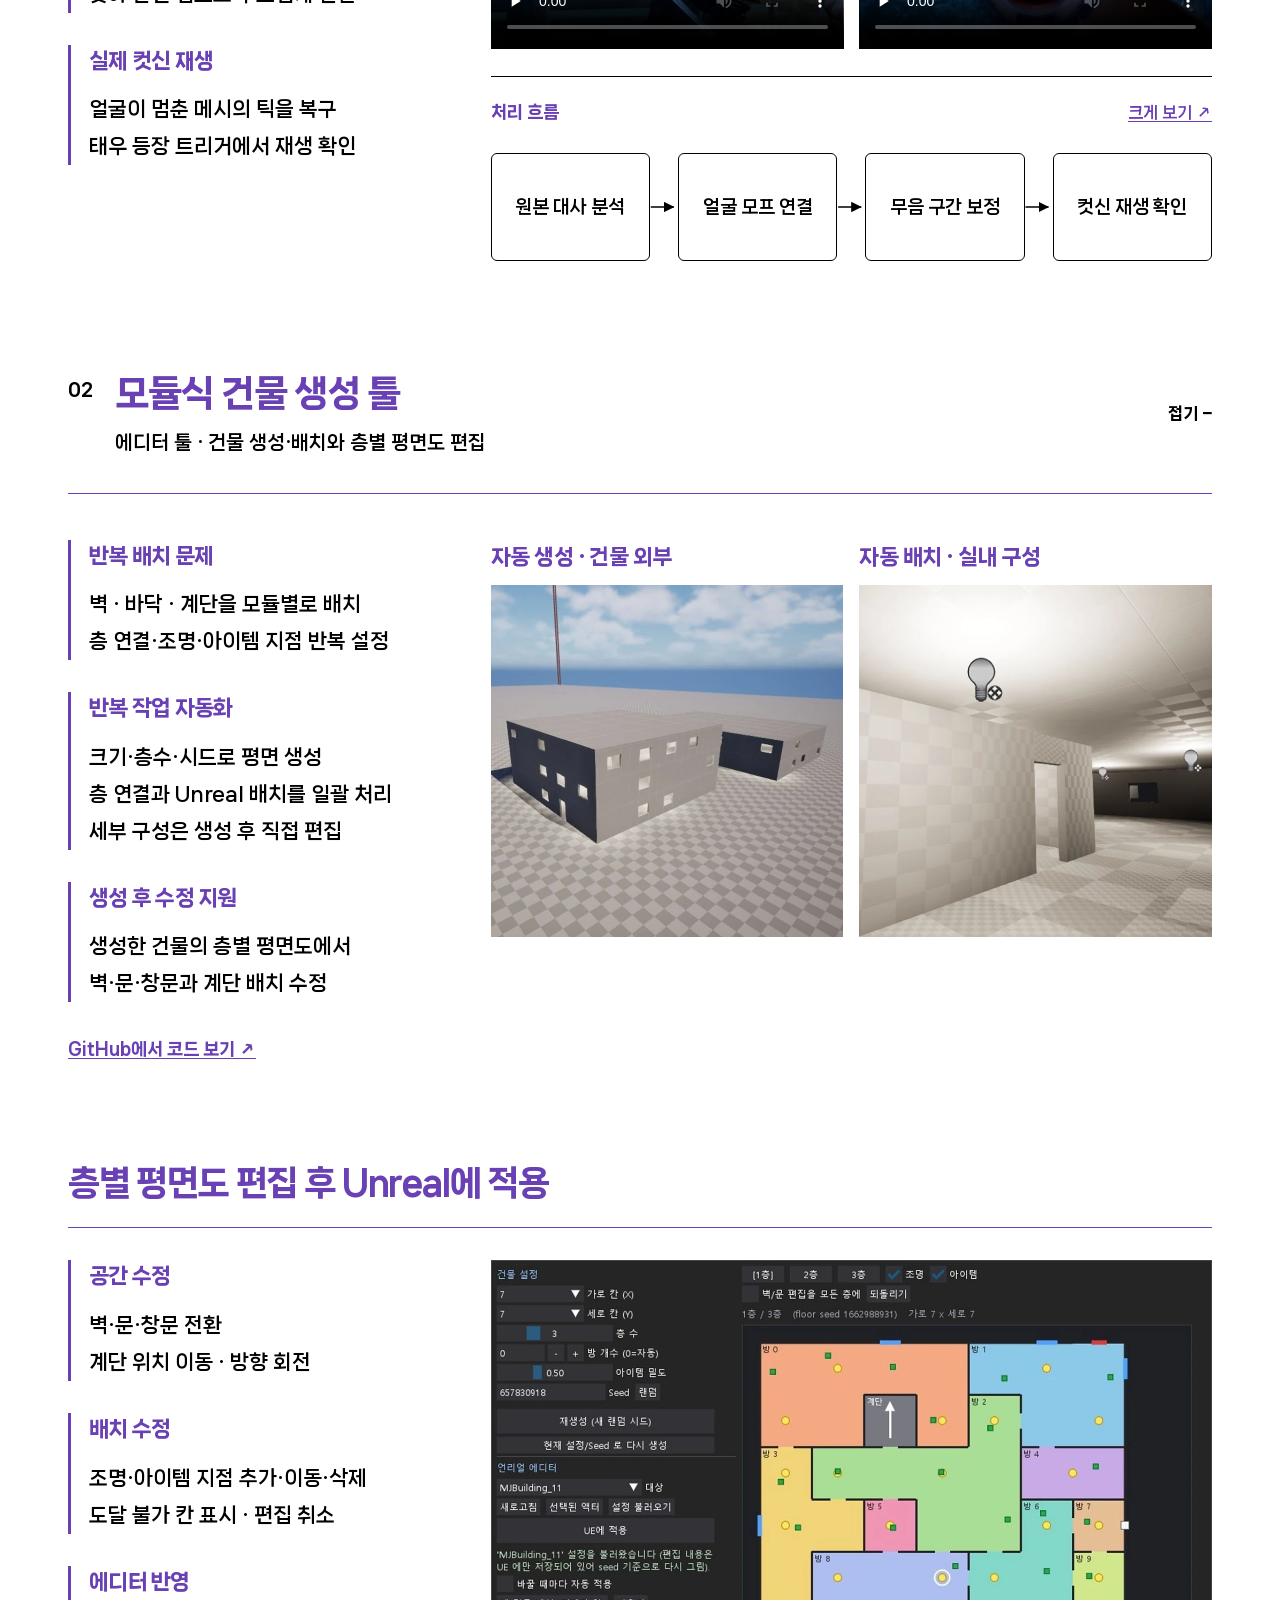
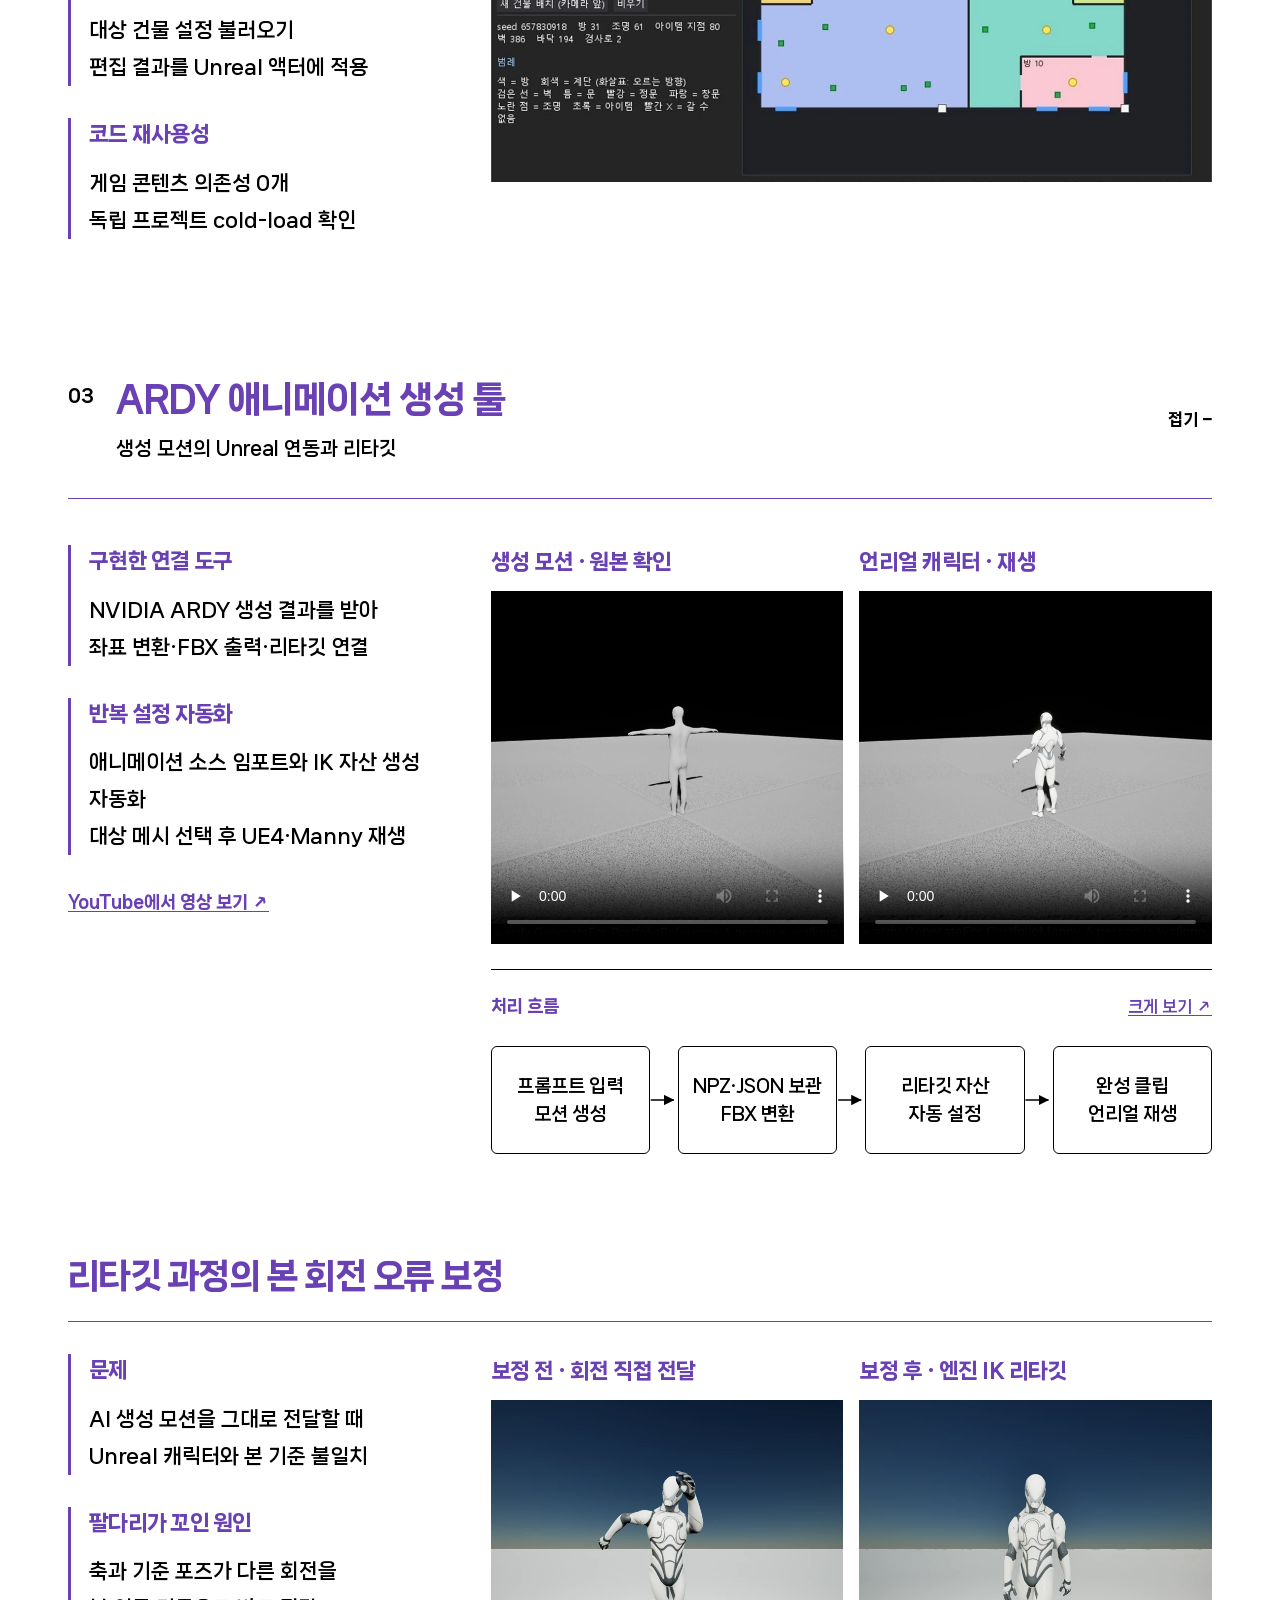
==== commit 09178d93: "Mark Moonlight's G-STAR 2026 exhibition as held" ====
--- a/index.html
+++ b/index.html
@@ -30,7 +30,7 @@
   <link rel="stylesheet" href="style.css?v=20261023-ppt-94004fb70e">
   <link rel="stylesheet" href="portfolio-theme.css?v=20261023-action-photo">
   <link rel="stylesheet" href="flowcharts.css?v=20261023-branch-label-spacing">
-  <script defer src="portfolio-data.js?v=20261124-ragdoll-transition"></script>
+  <script defer src="portfolio-data.js?v=20261124-gstar-exhibition"></script>
   <script defer src="flowcharts.js?v=20261023-branch-label-spacing"></script>
   <script defer src="app.js?v=20261023-exhibition-status"></script>
   <script defer src="typography.js?v=20261023-feedback-evidence"></script>
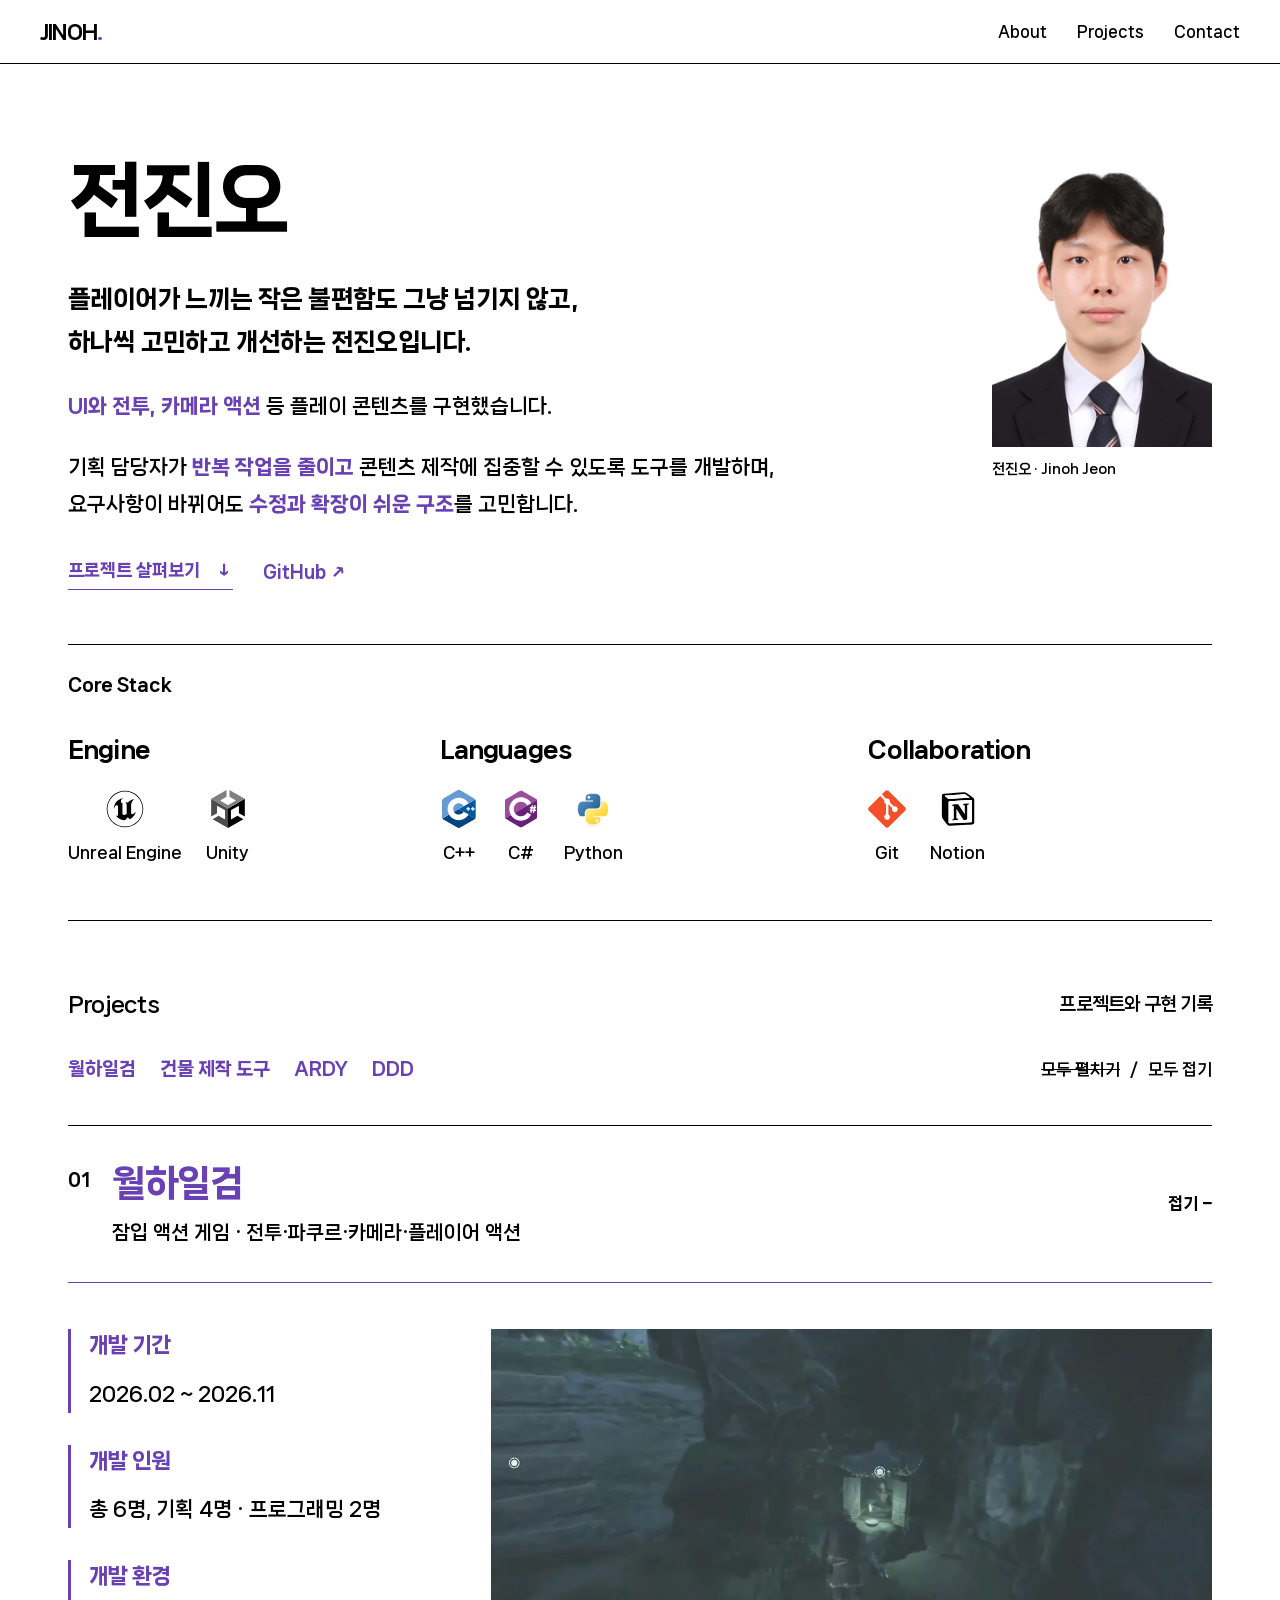
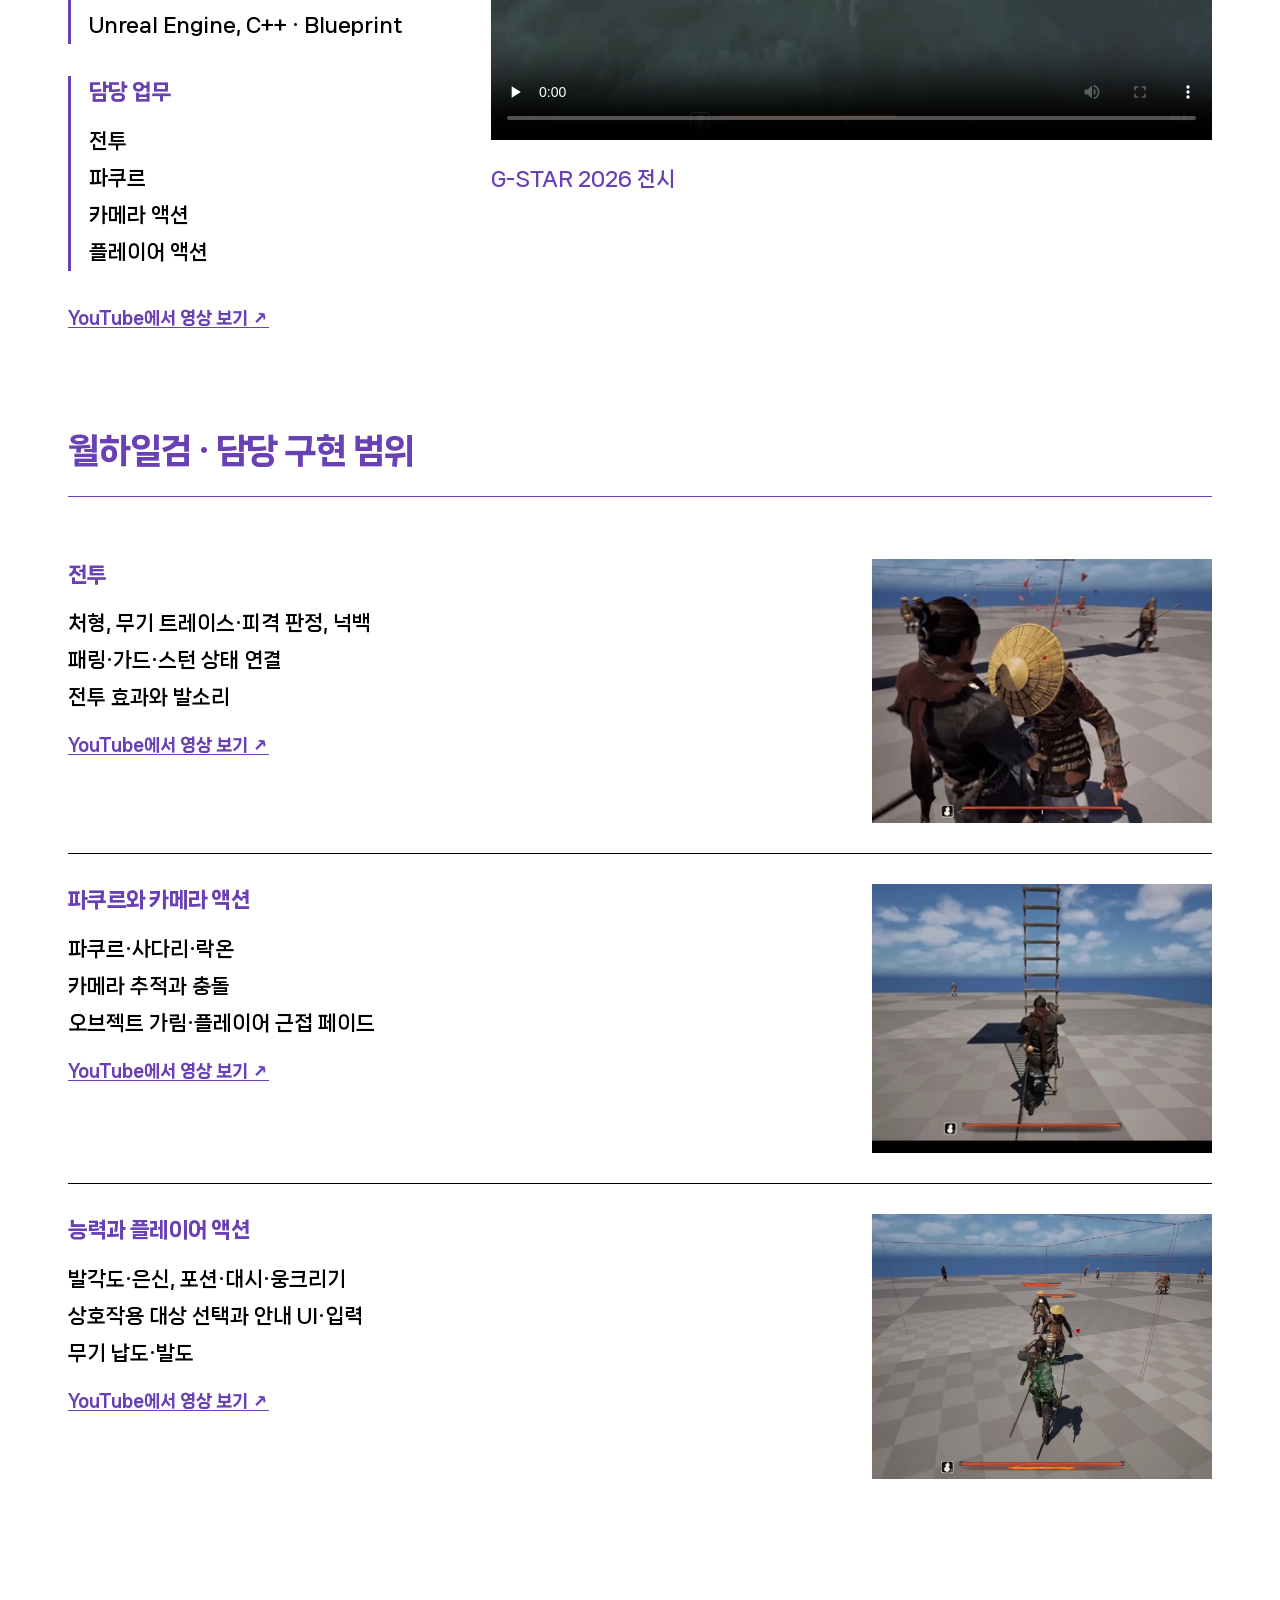
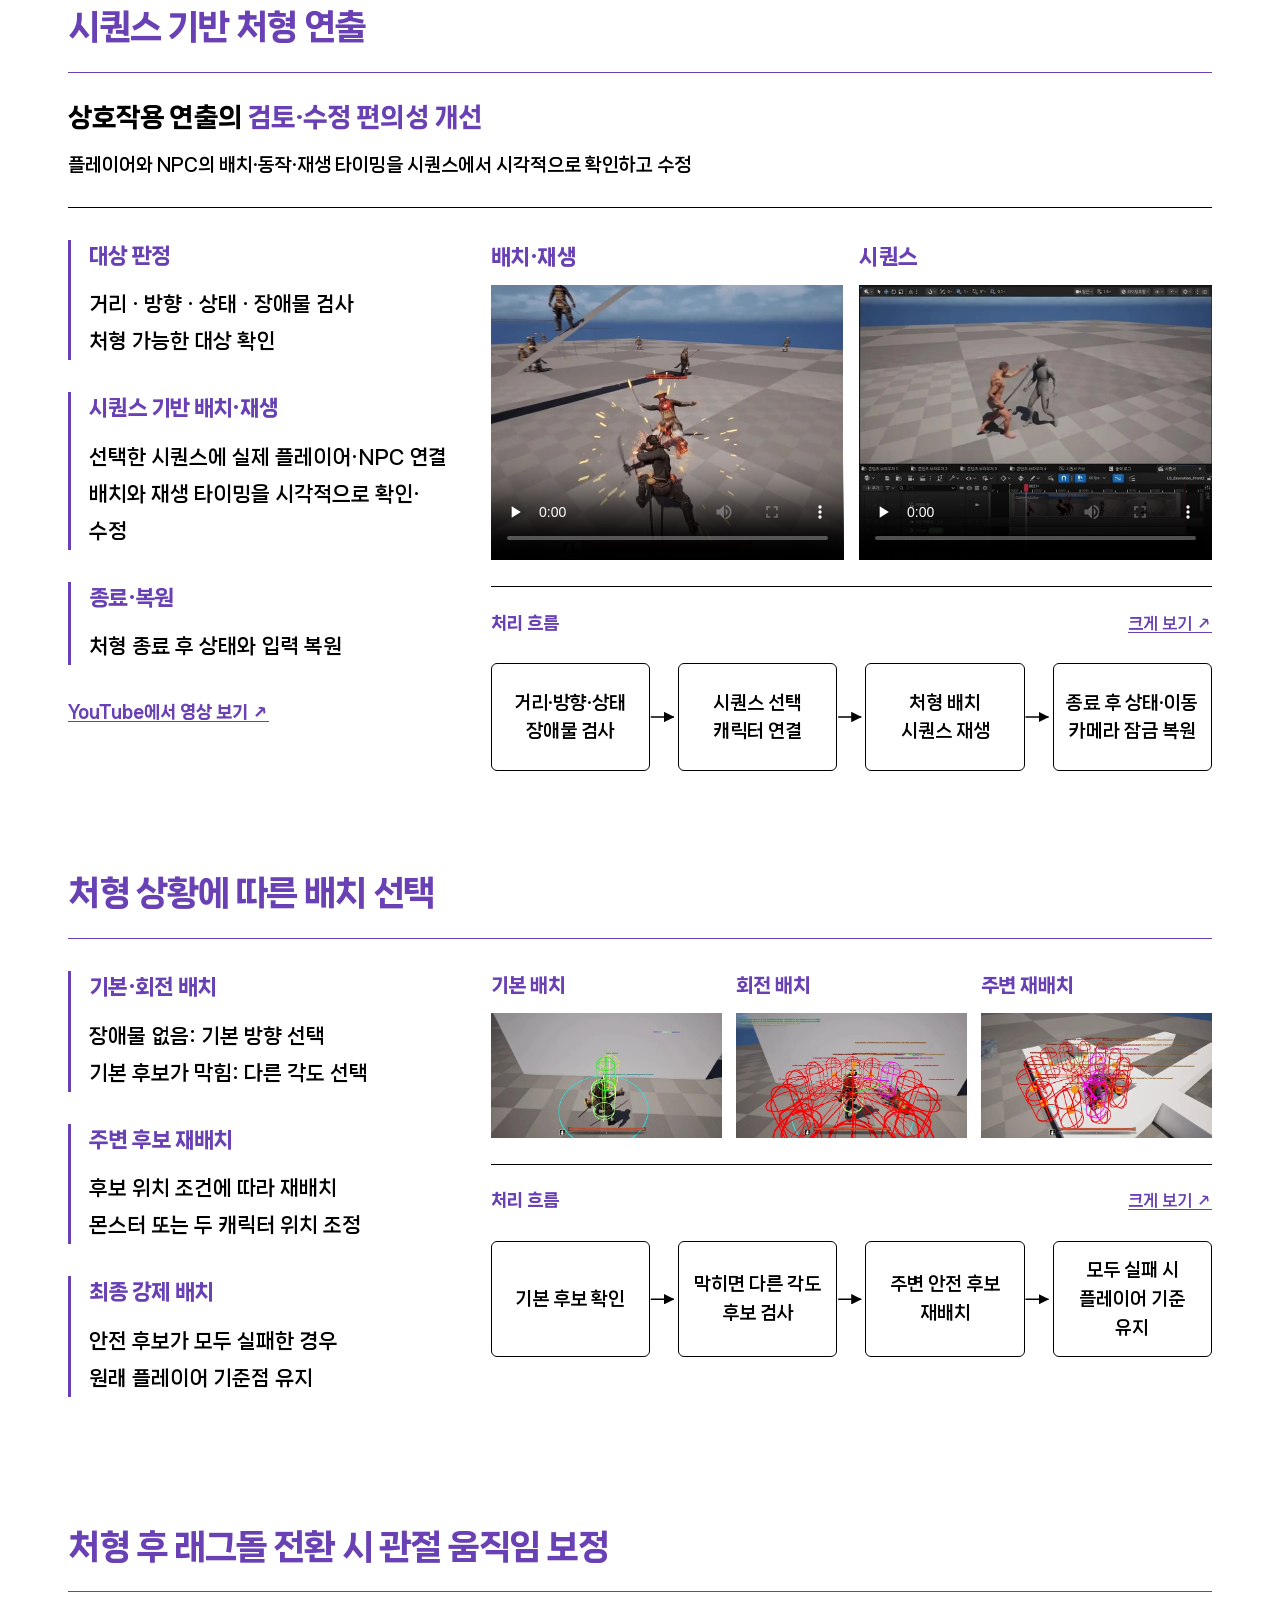
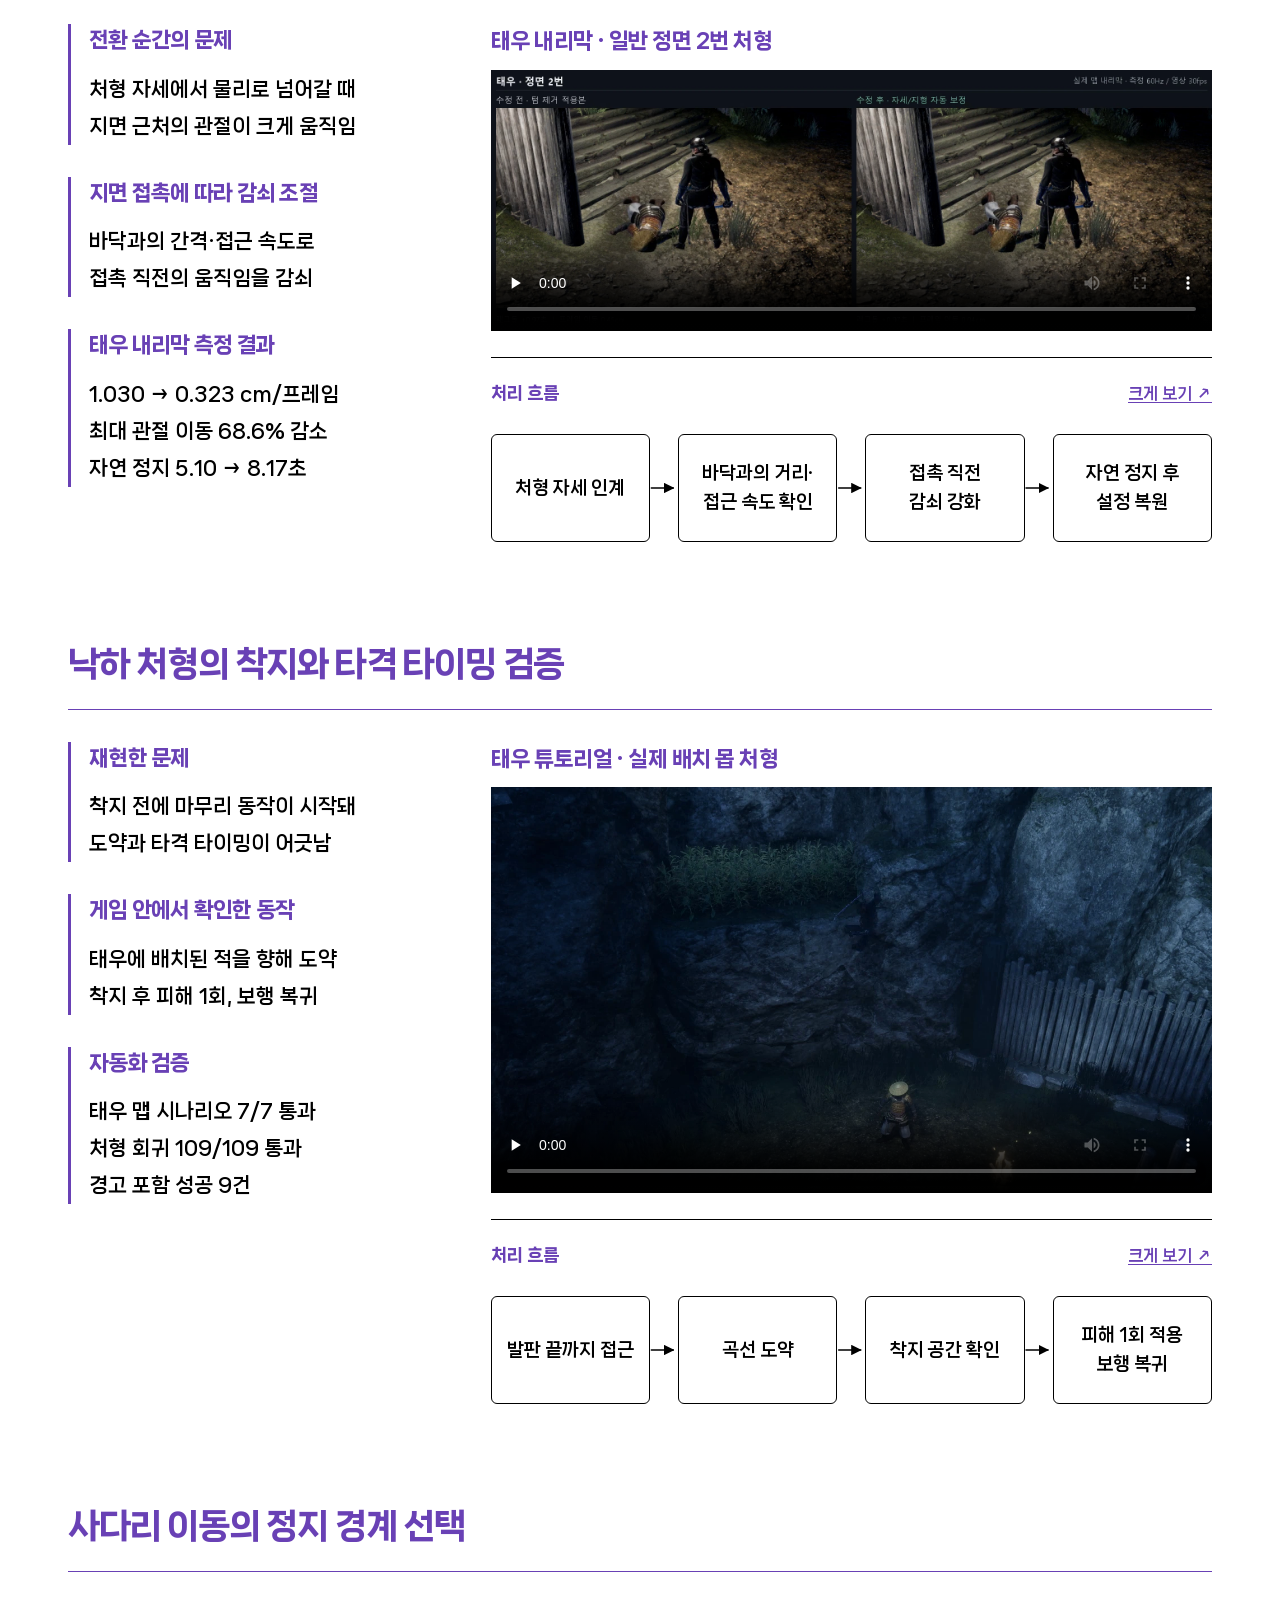
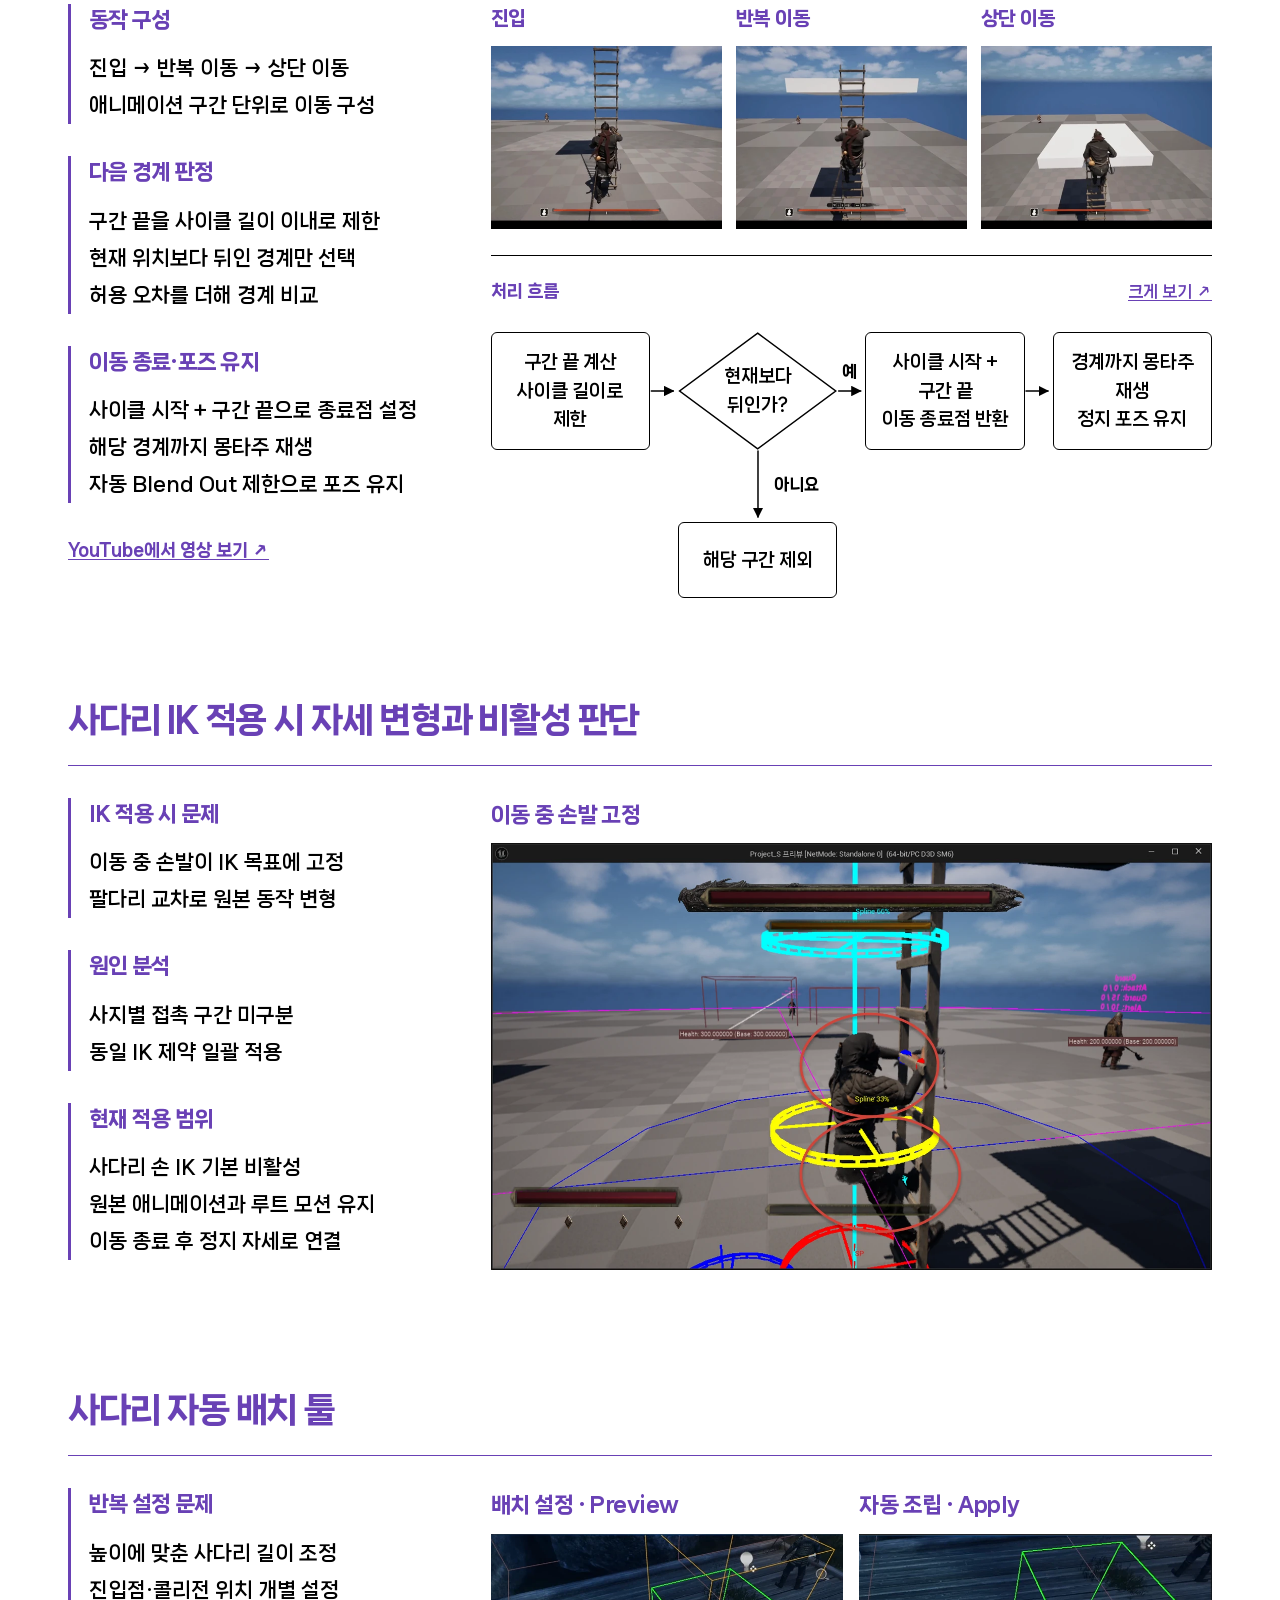
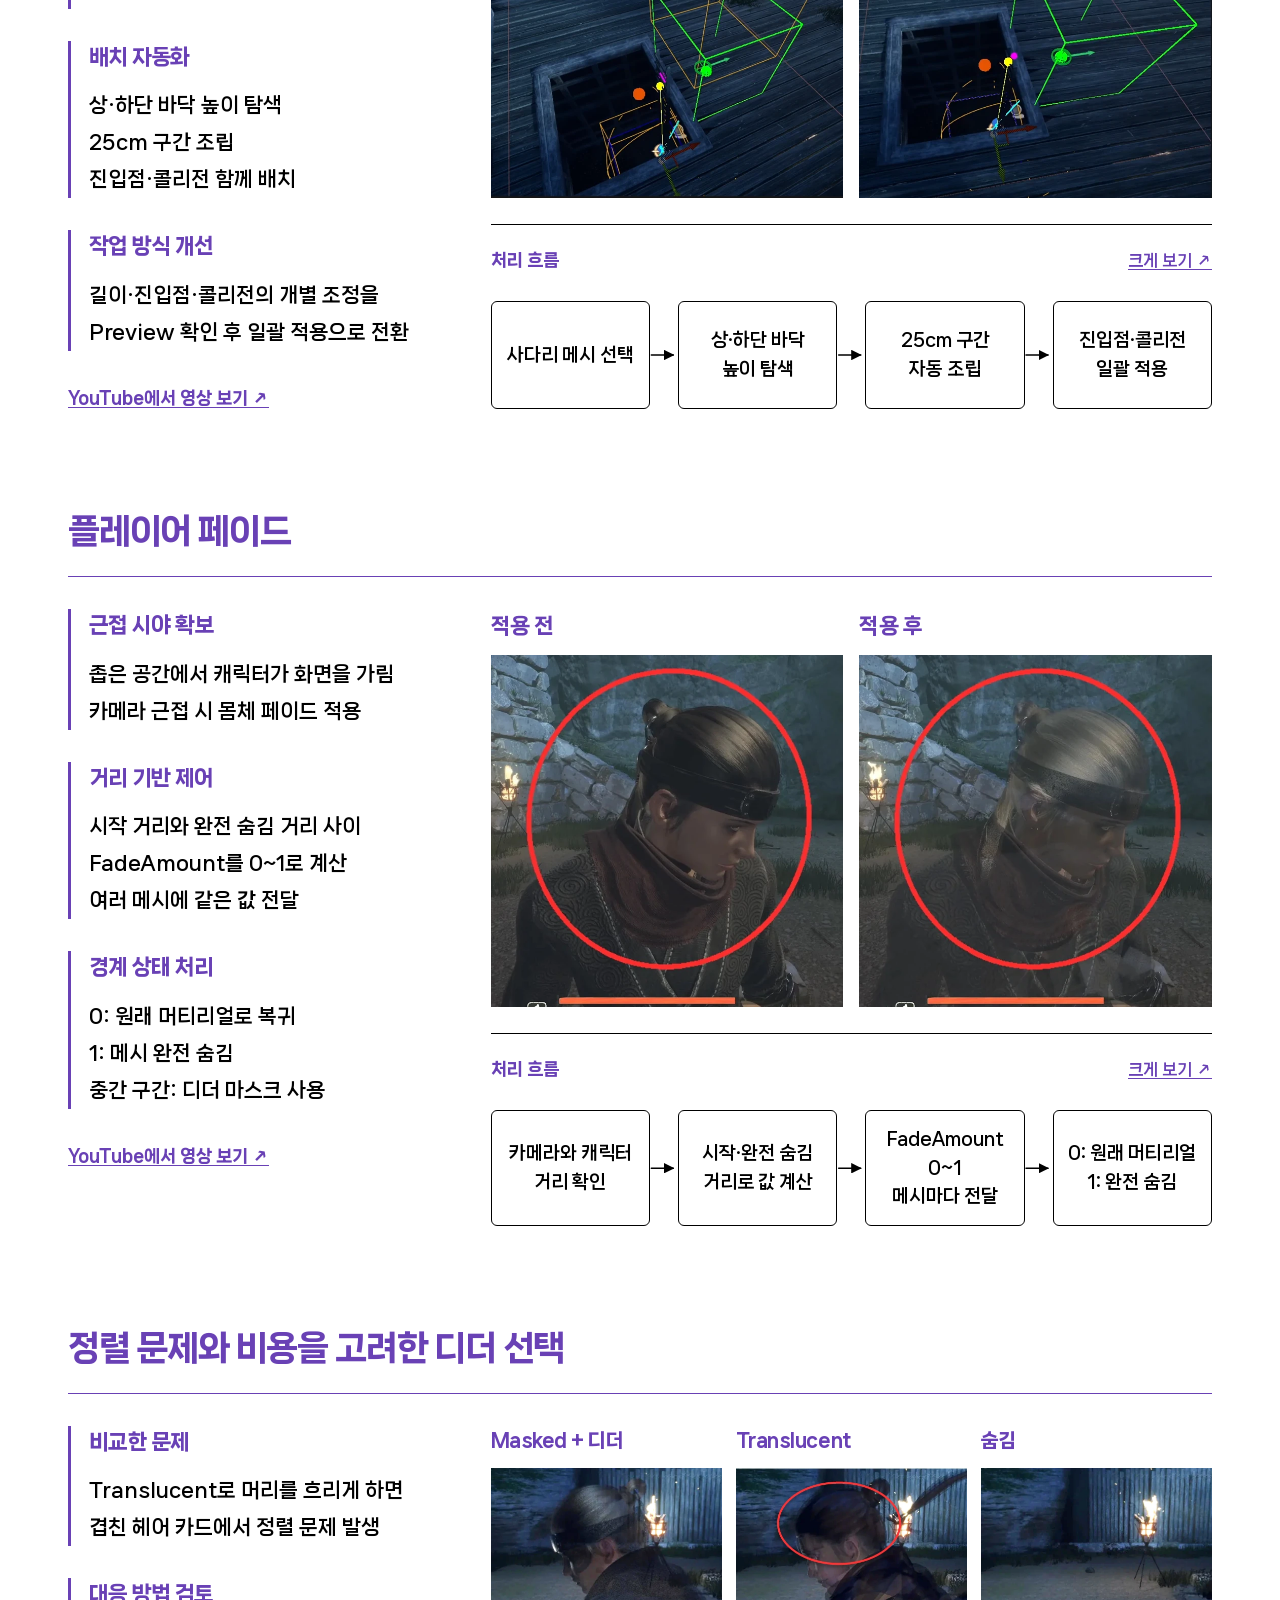
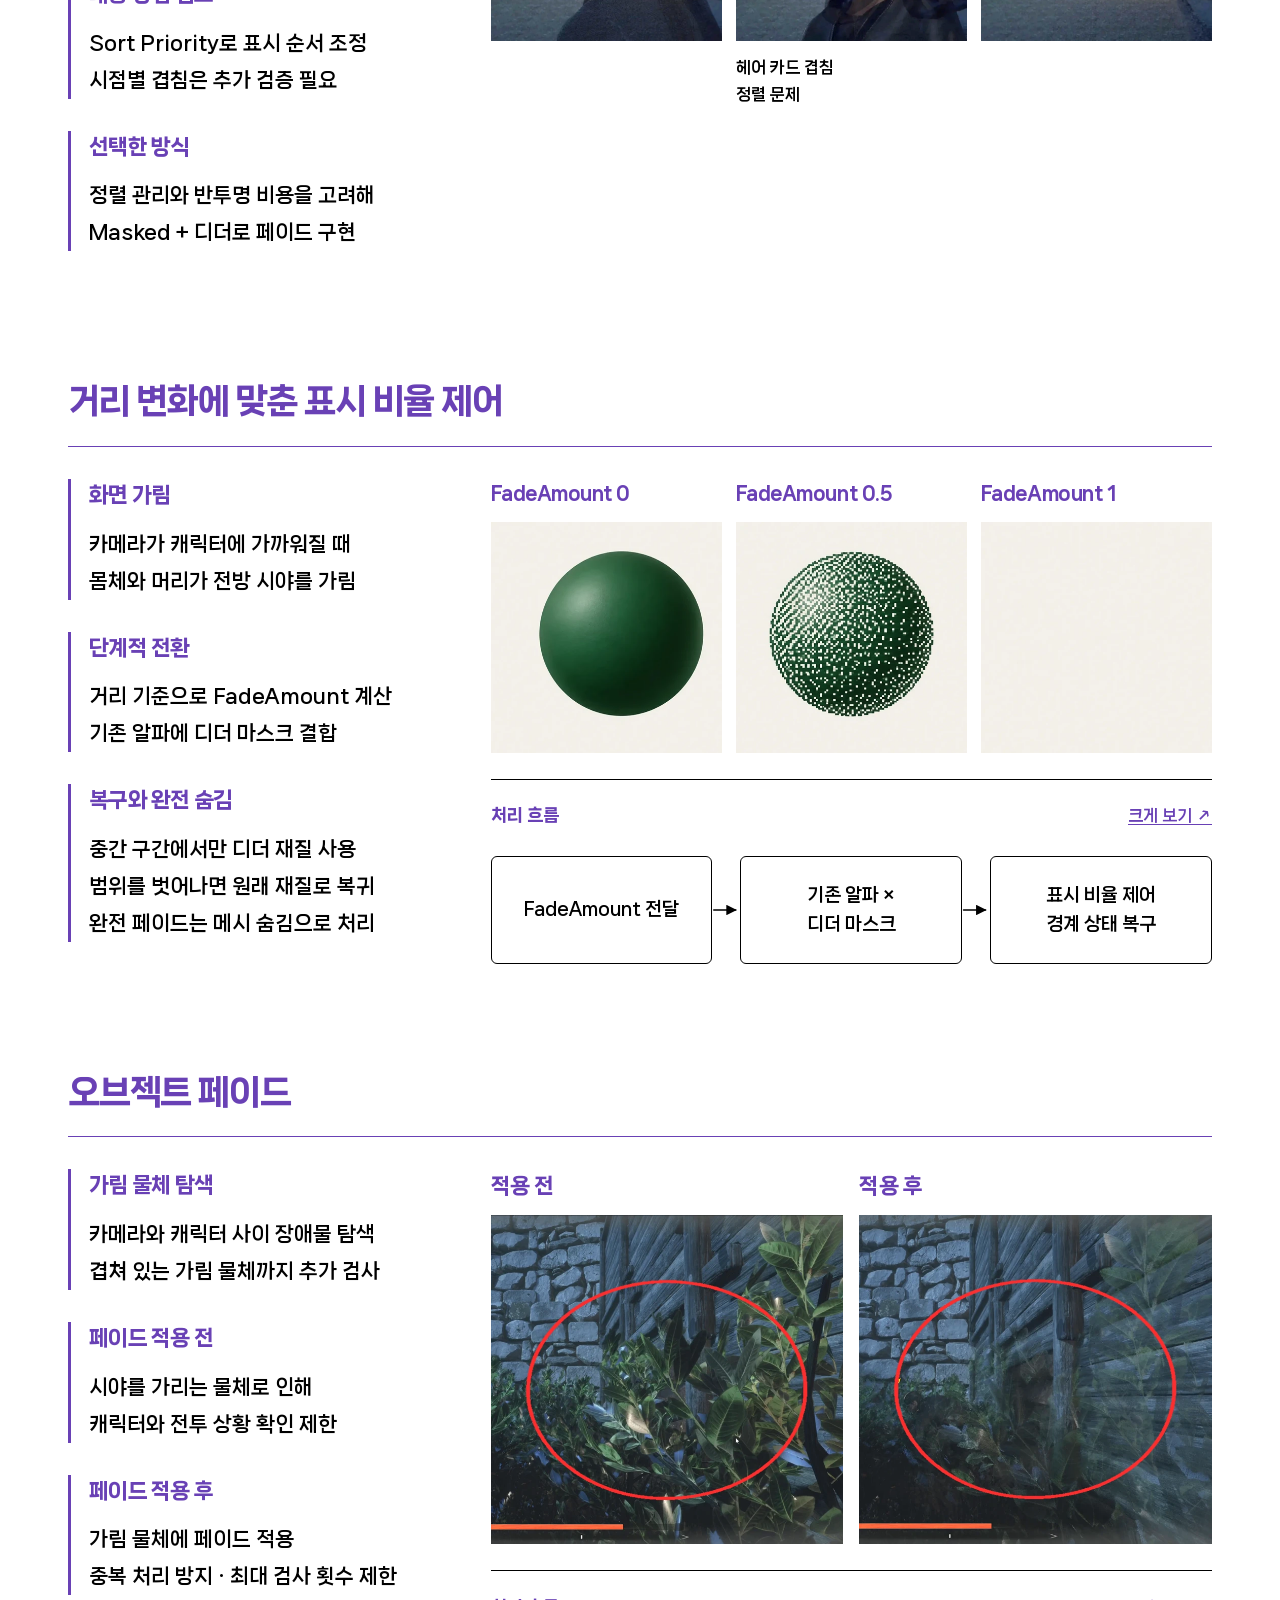
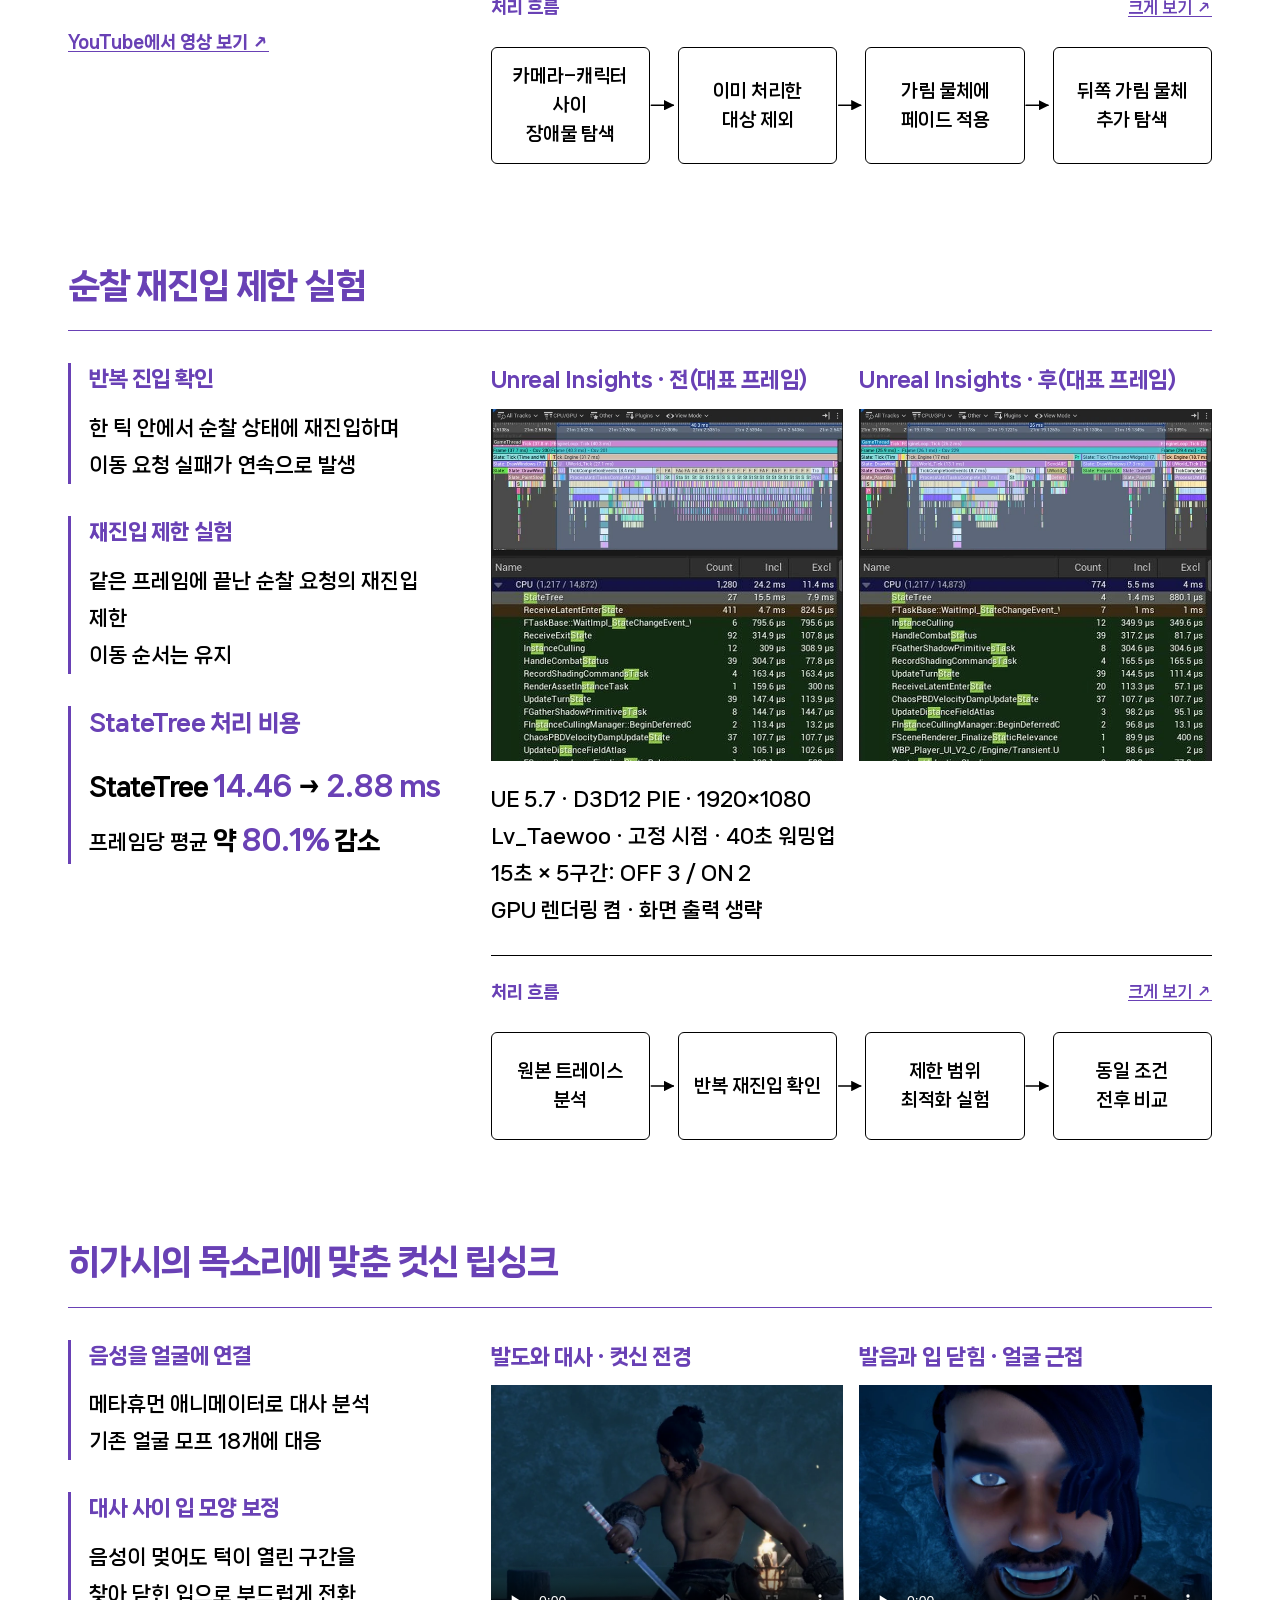
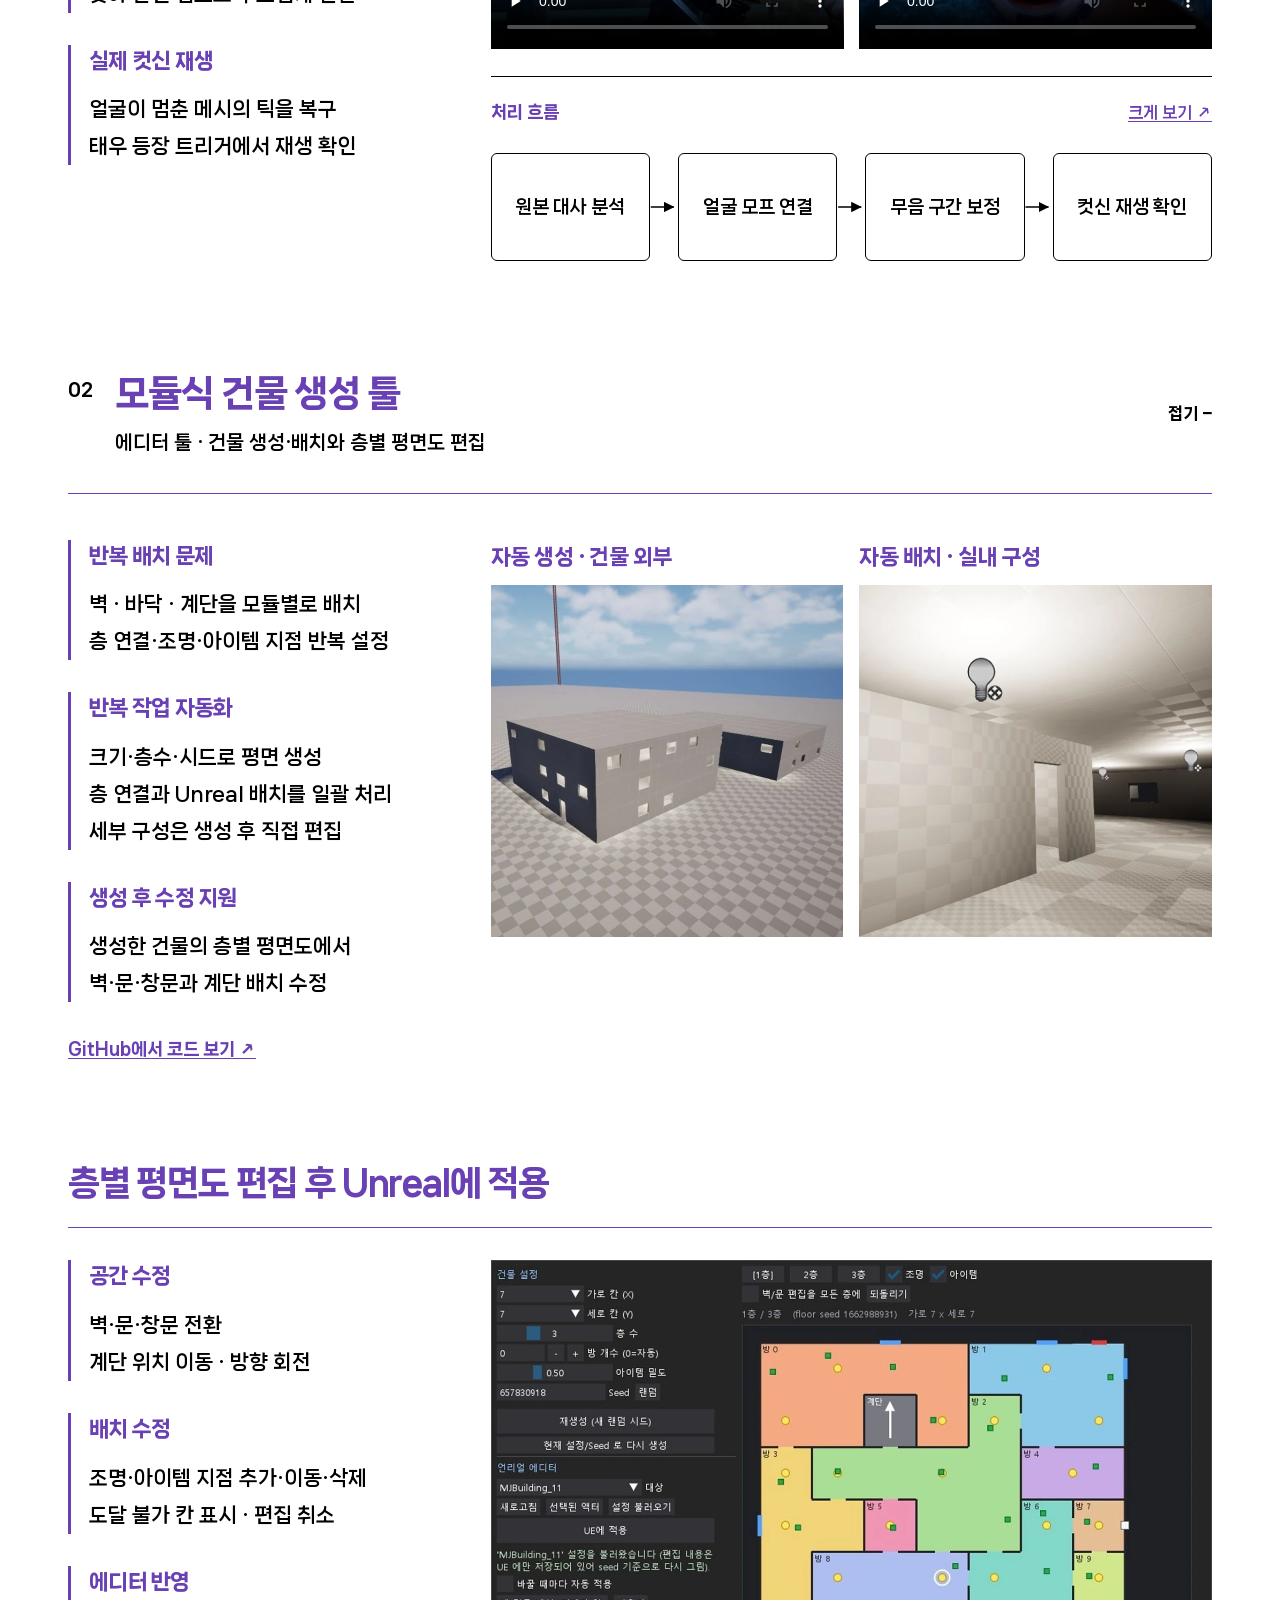
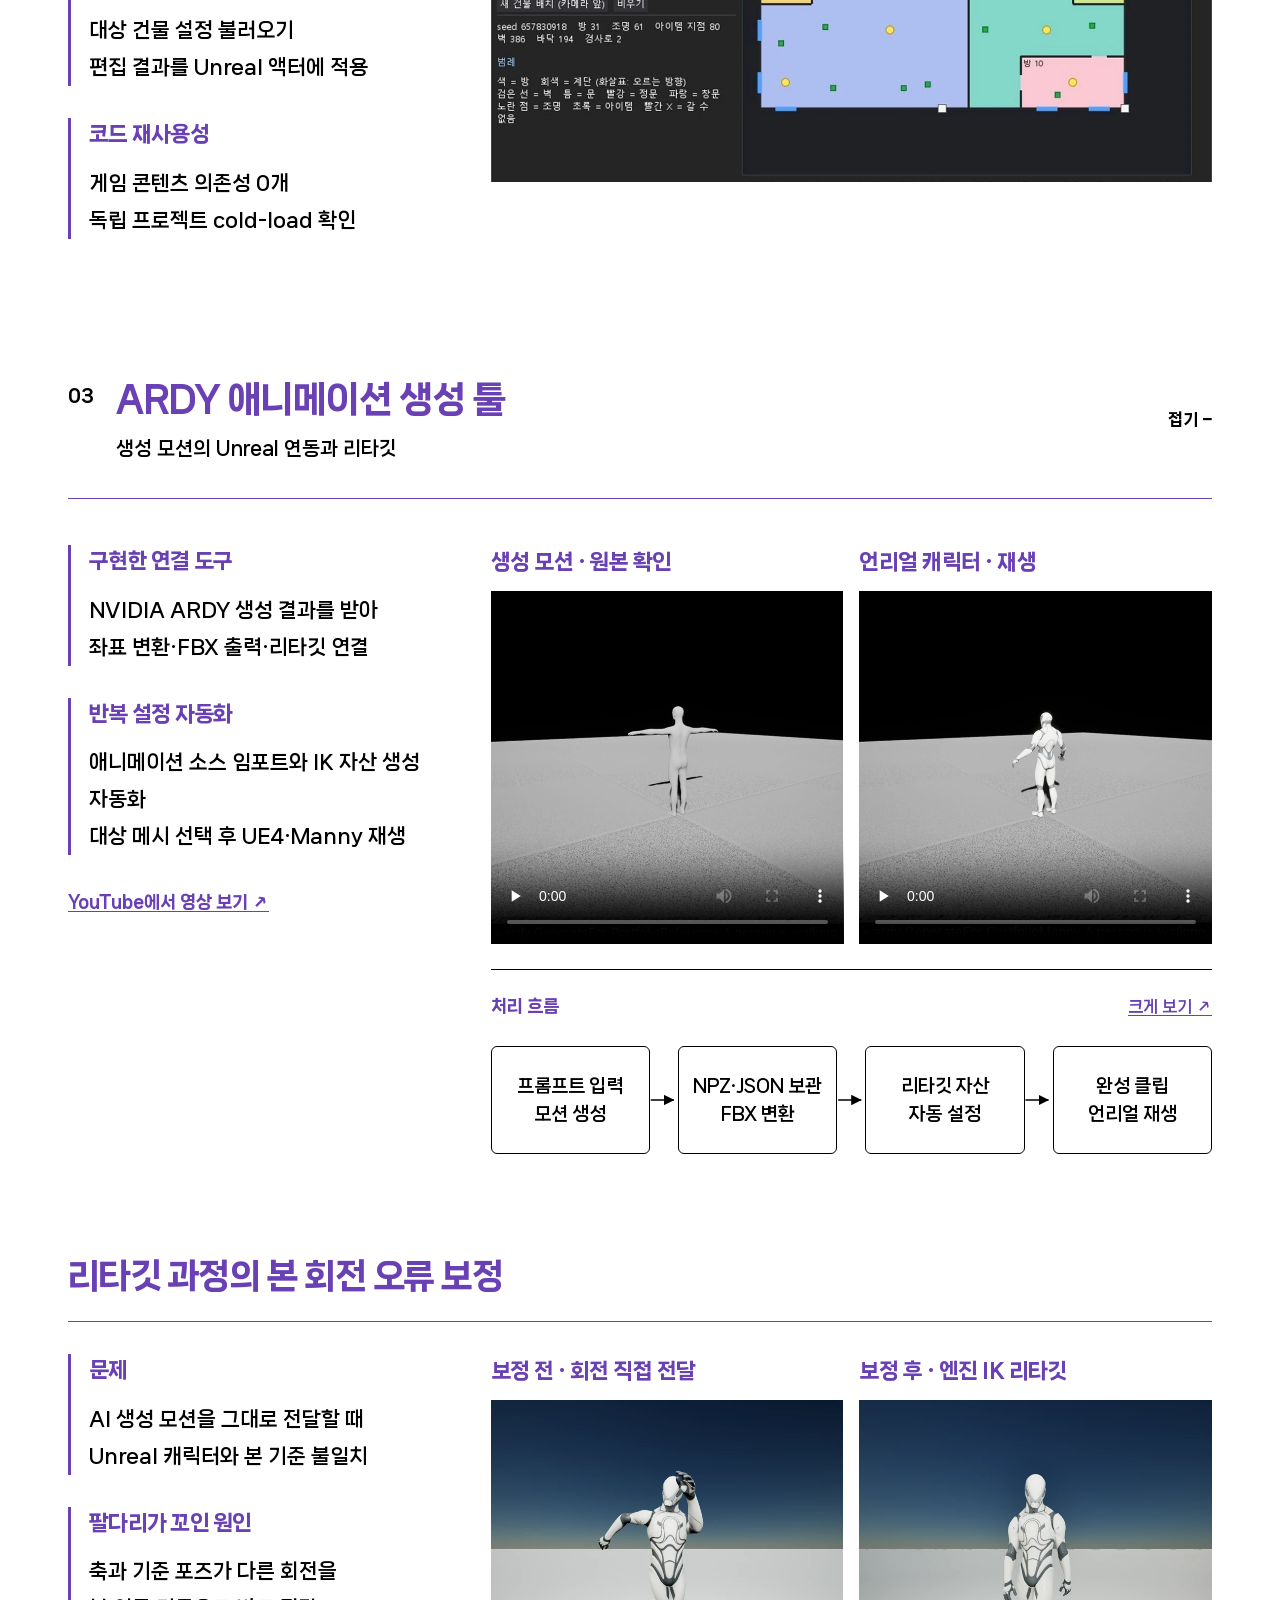
==== commit 461ede74: "Set Moonlight development period through November 2026" ====
--- a/index.html
+++ b/index.html
@@ -30,7 +30,7 @@
   <link rel="stylesheet" href="style.css?v=20261023-ppt-94004fb70e">
   <link rel="stylesheet" href="portfolio-theme.css?v=20261023-action-photo">
   <link rel="stylesheet" href="flowcharts.css?v=20261023-branch-label-spacing">
-  <script defer src="portfolio-data.js?v=20261124-gstar-exhibition"></script>
+  <script defer src="portfolio-data.js?v=20261124-moonlight-period"></script>
   <script defer src="flowcharts.js?v=20261023-branch-label-spacing"></script>
   <script defer src="app.js?v=20261023-exhibition-status"></script>
   <script defer src="typography.js?v=20261023-feedback-evidence"></script>
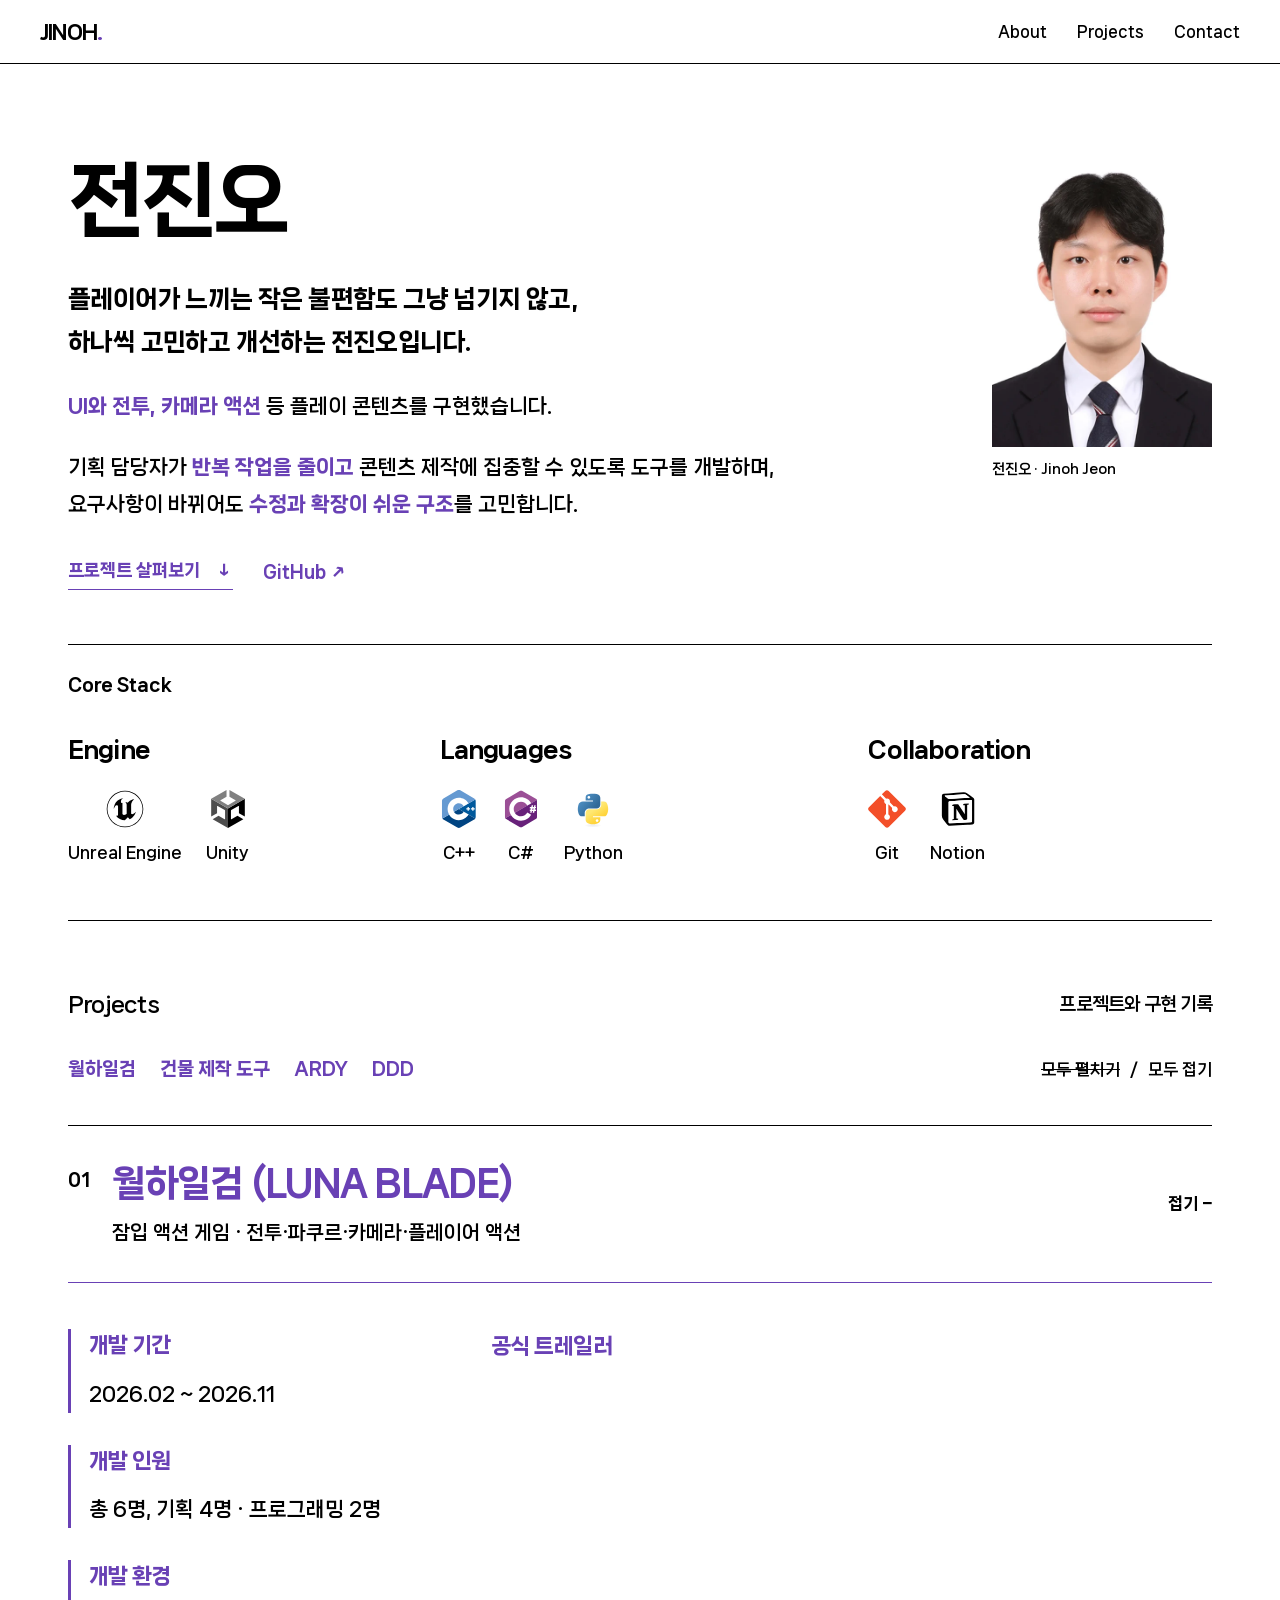
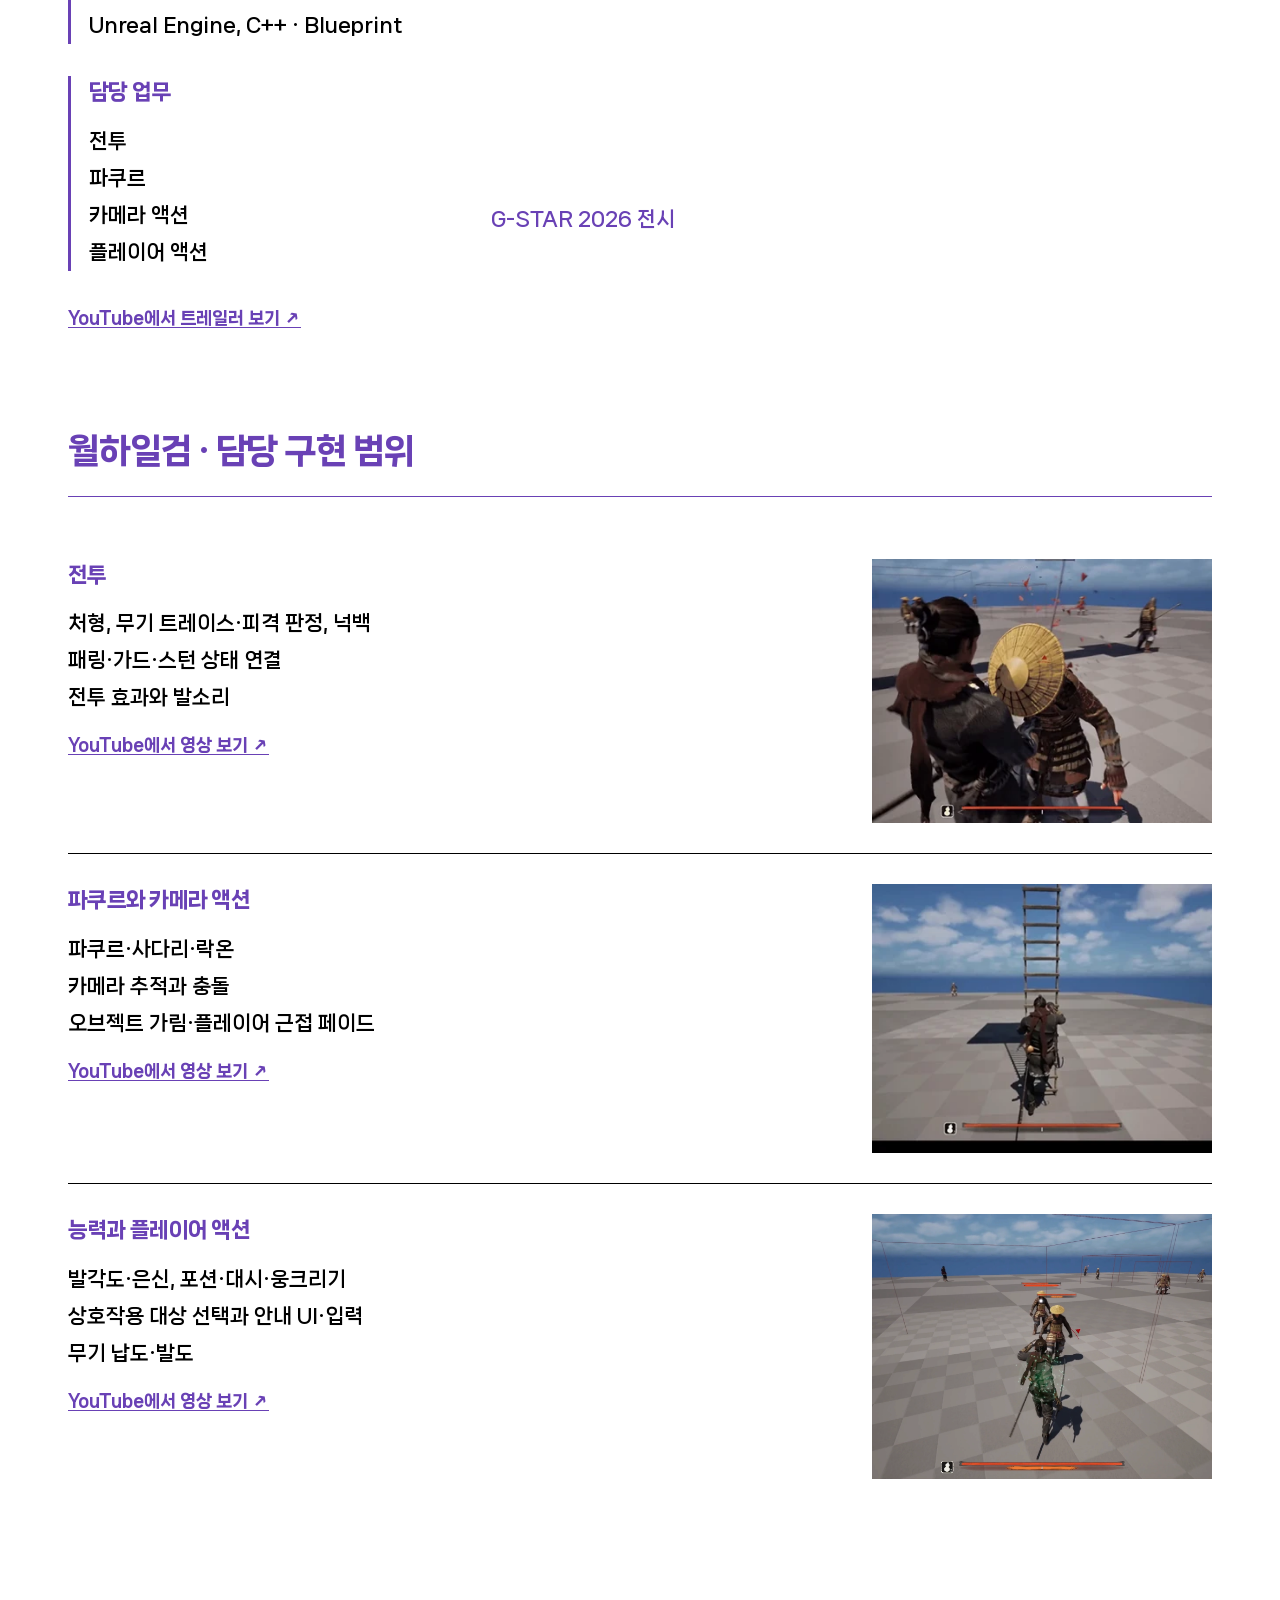
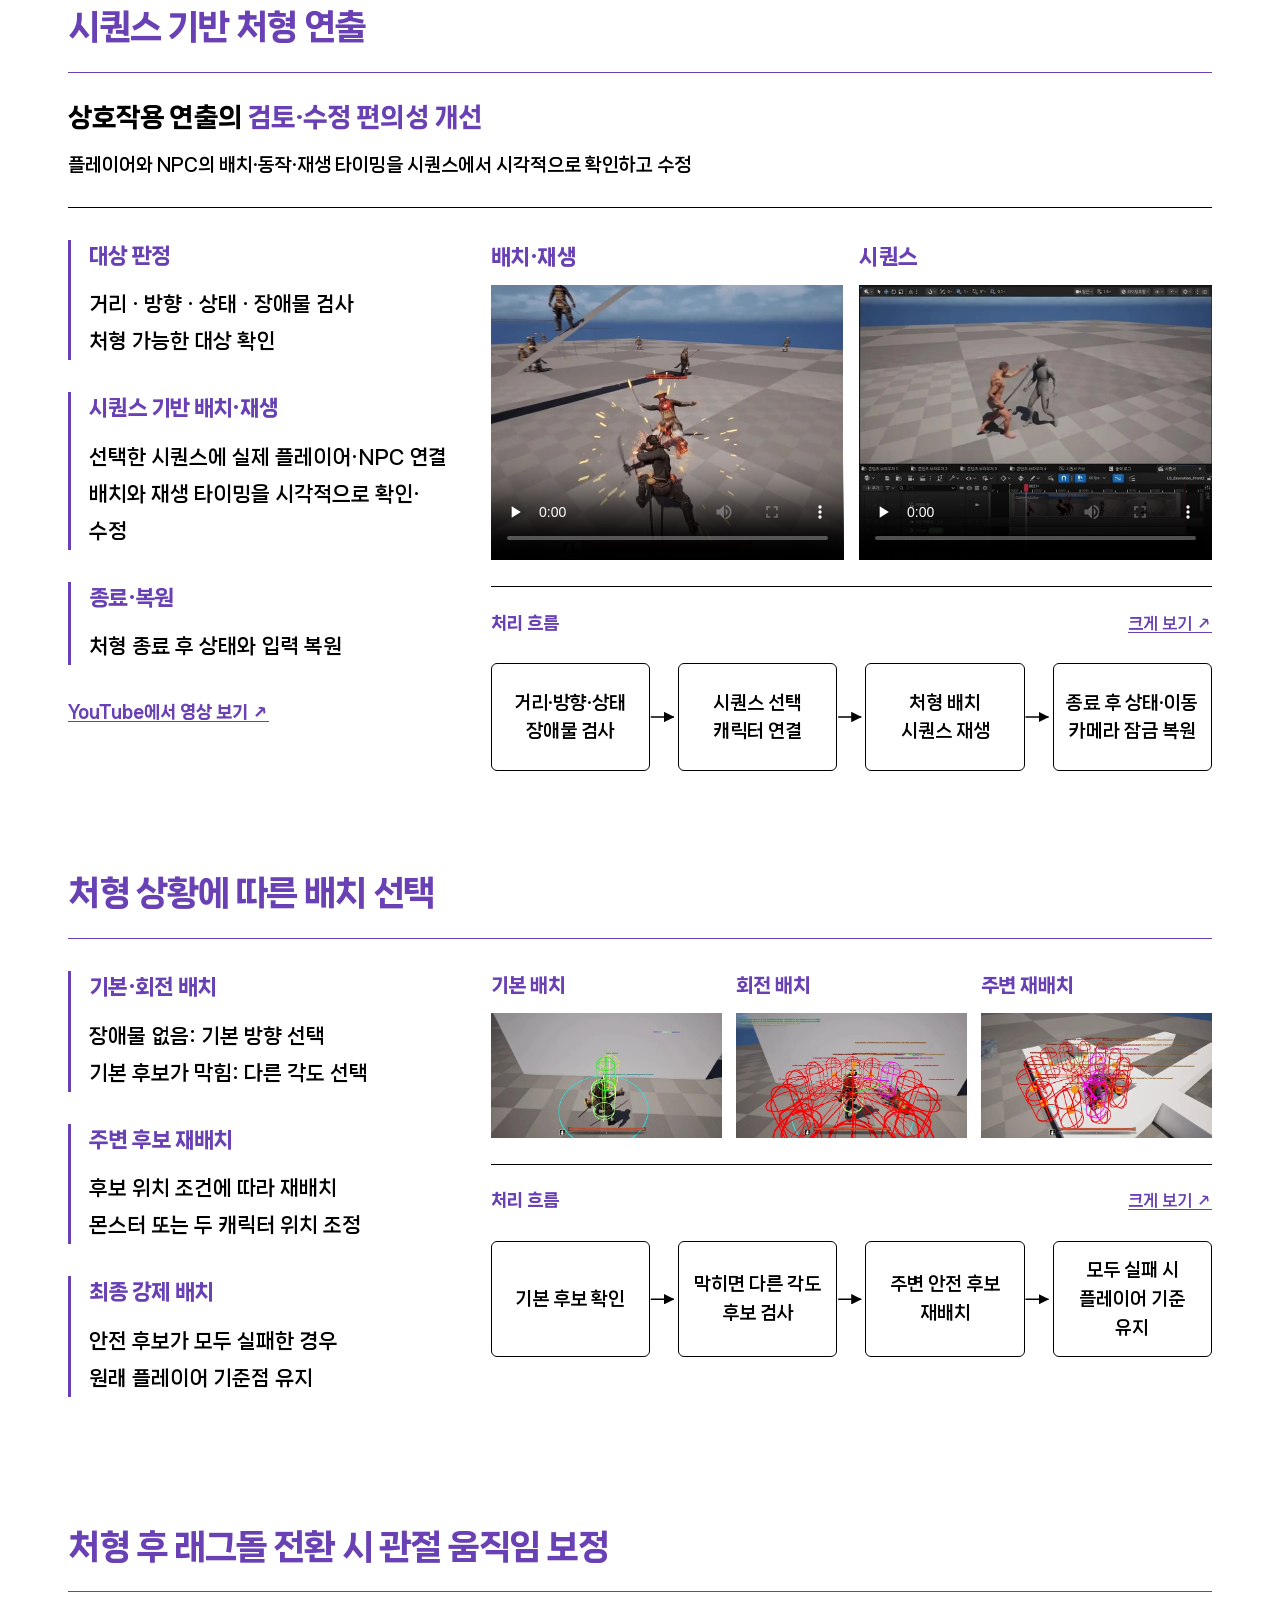
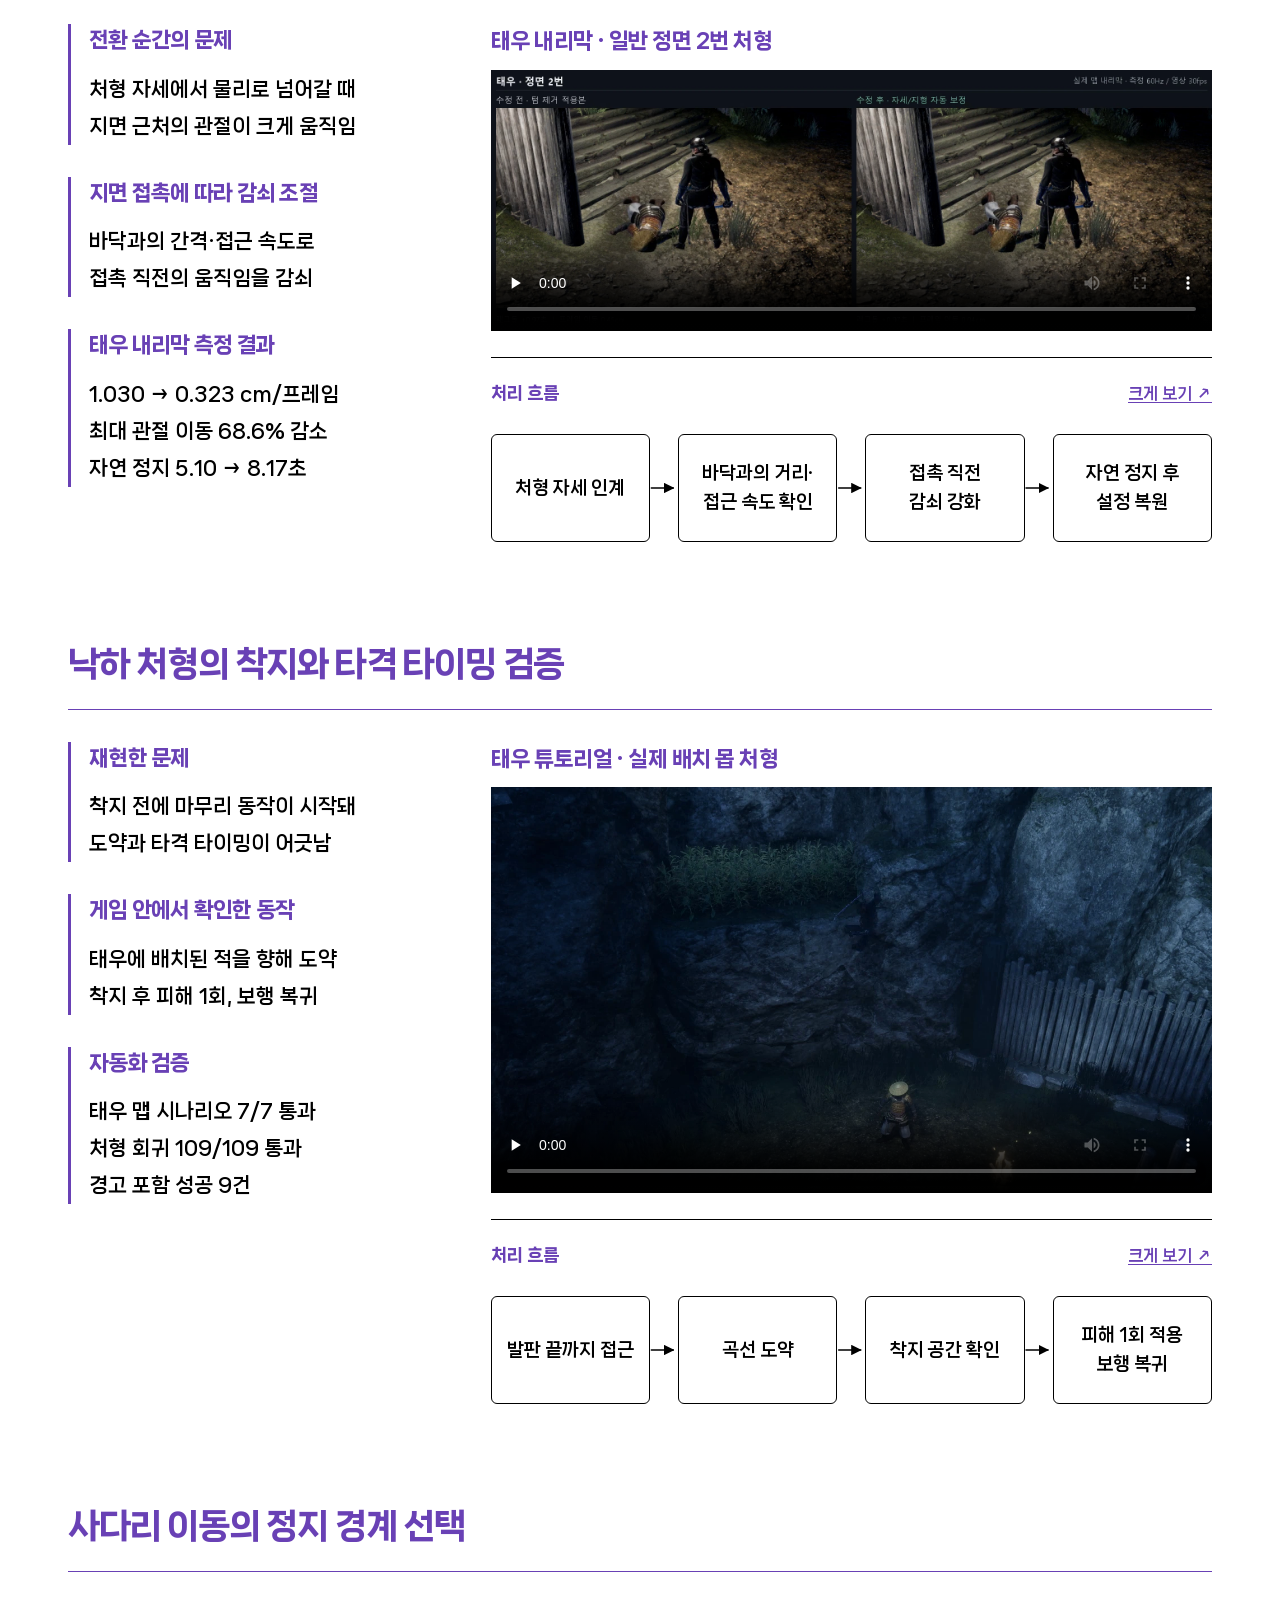
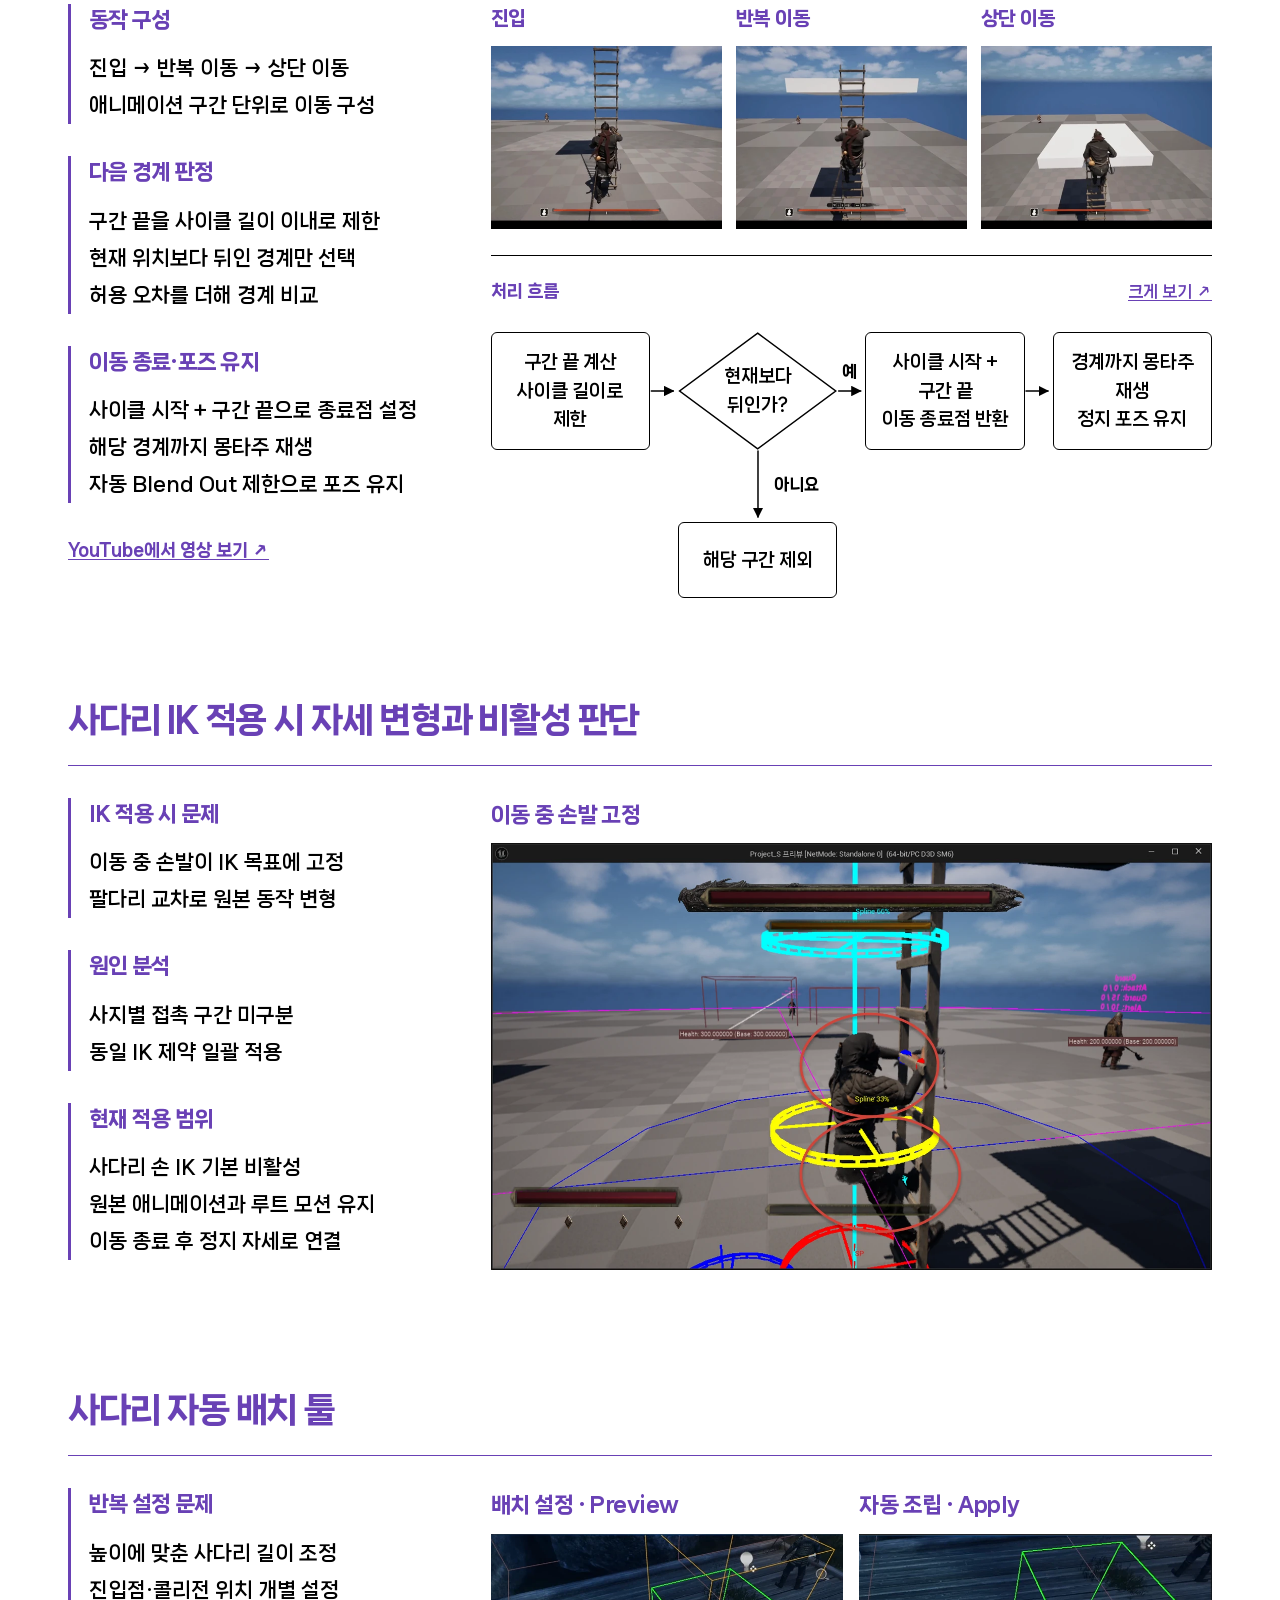
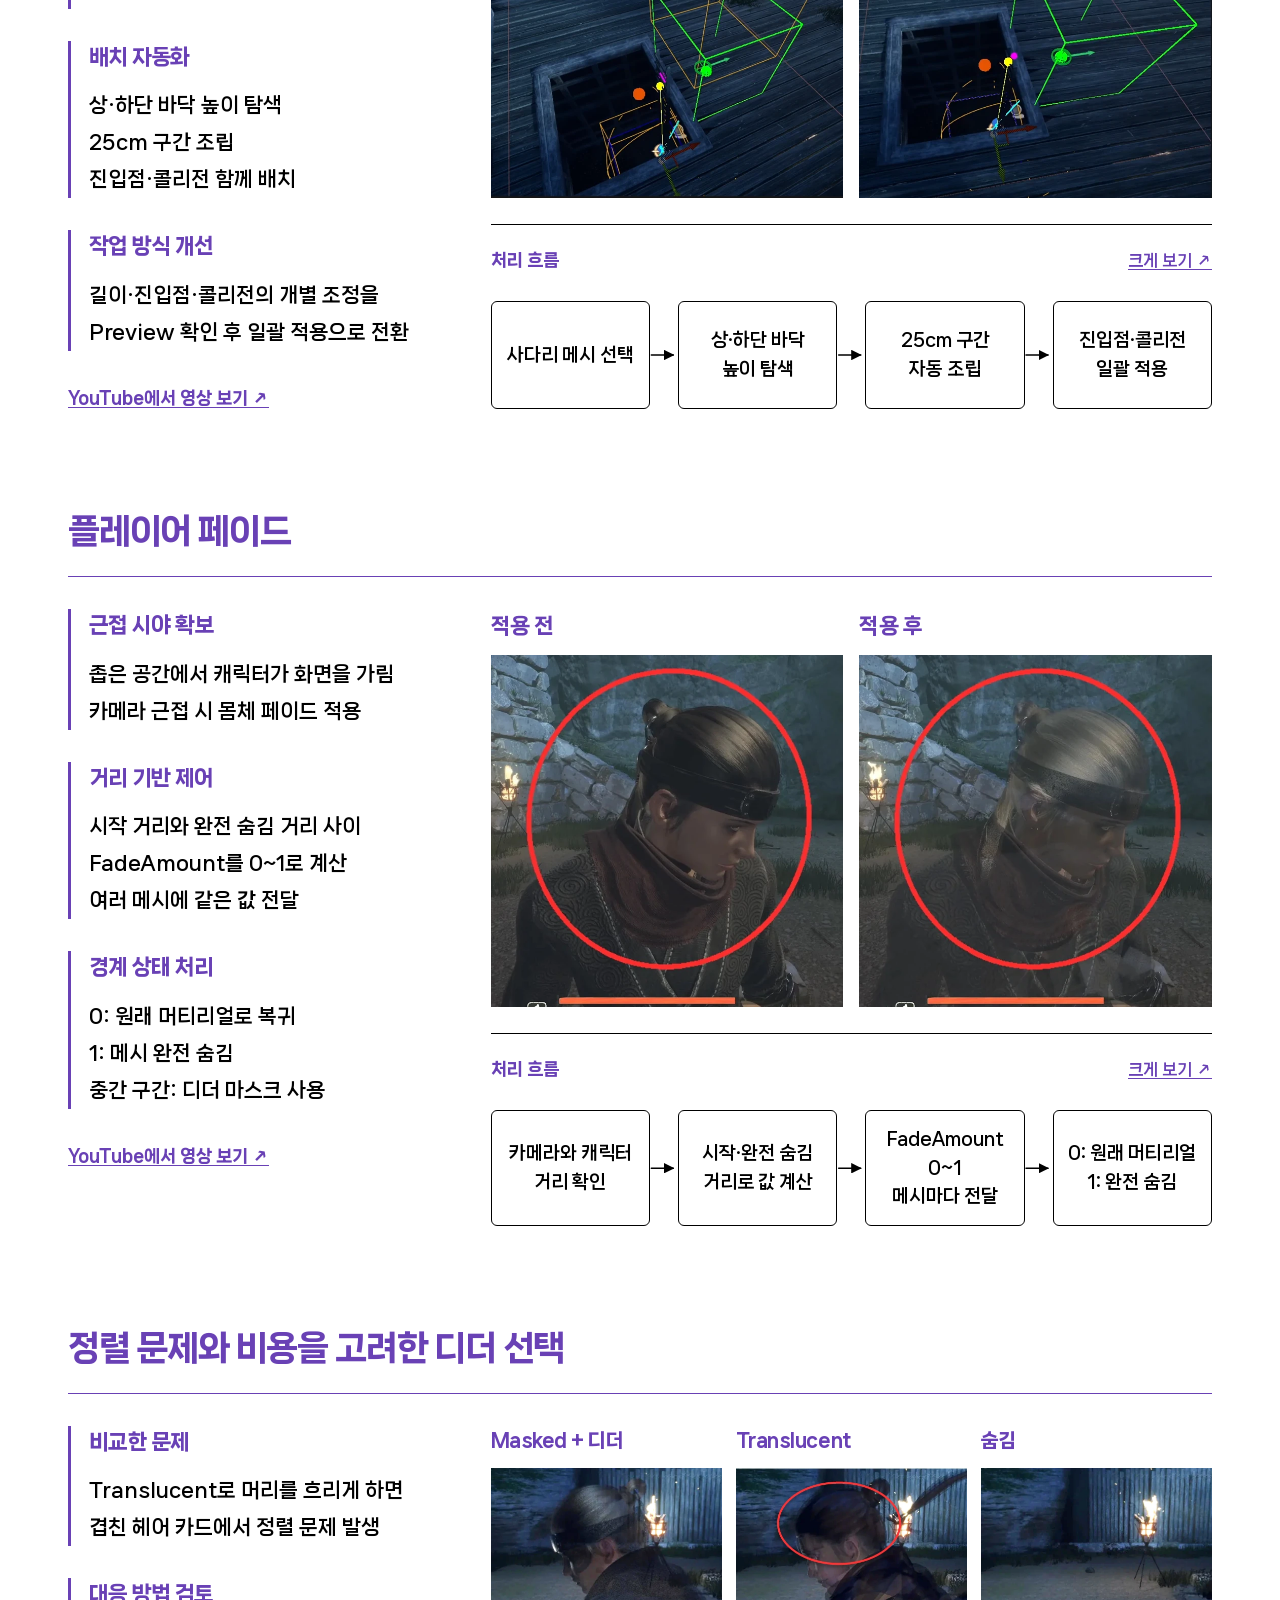
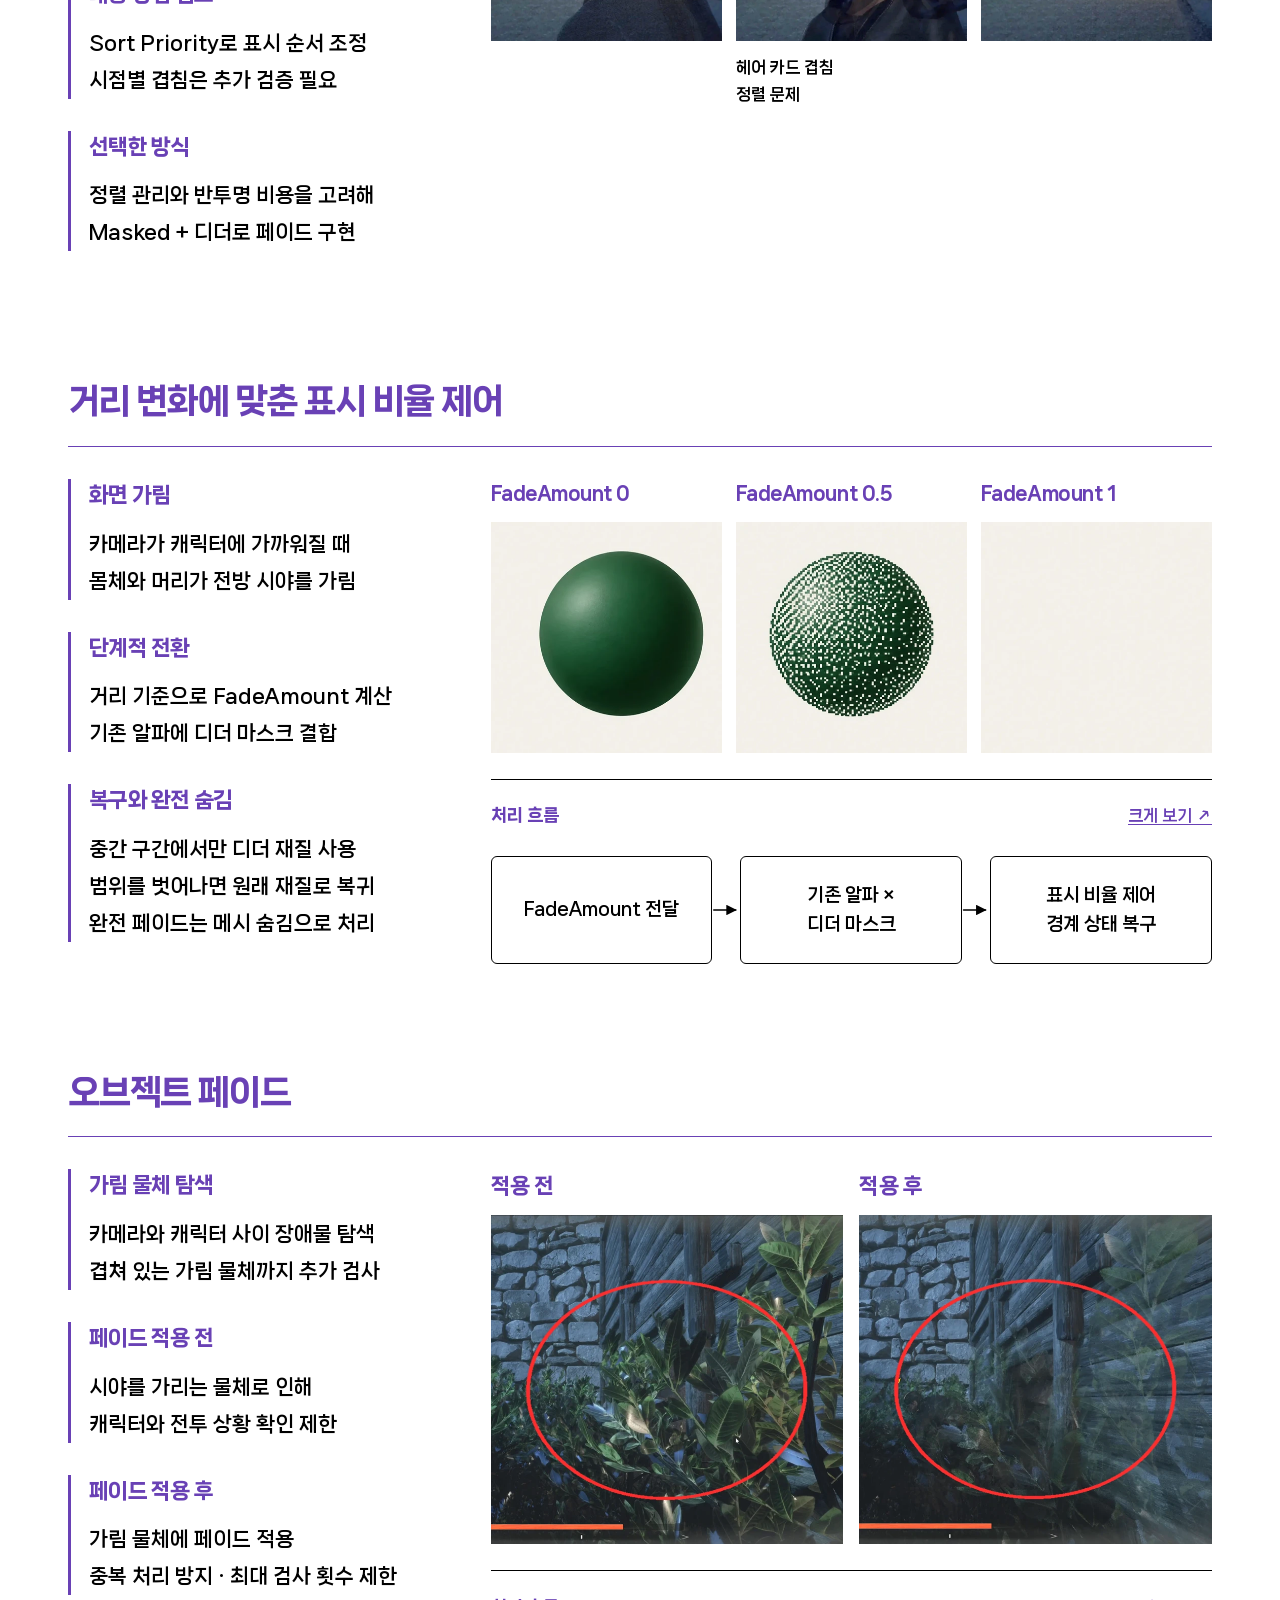
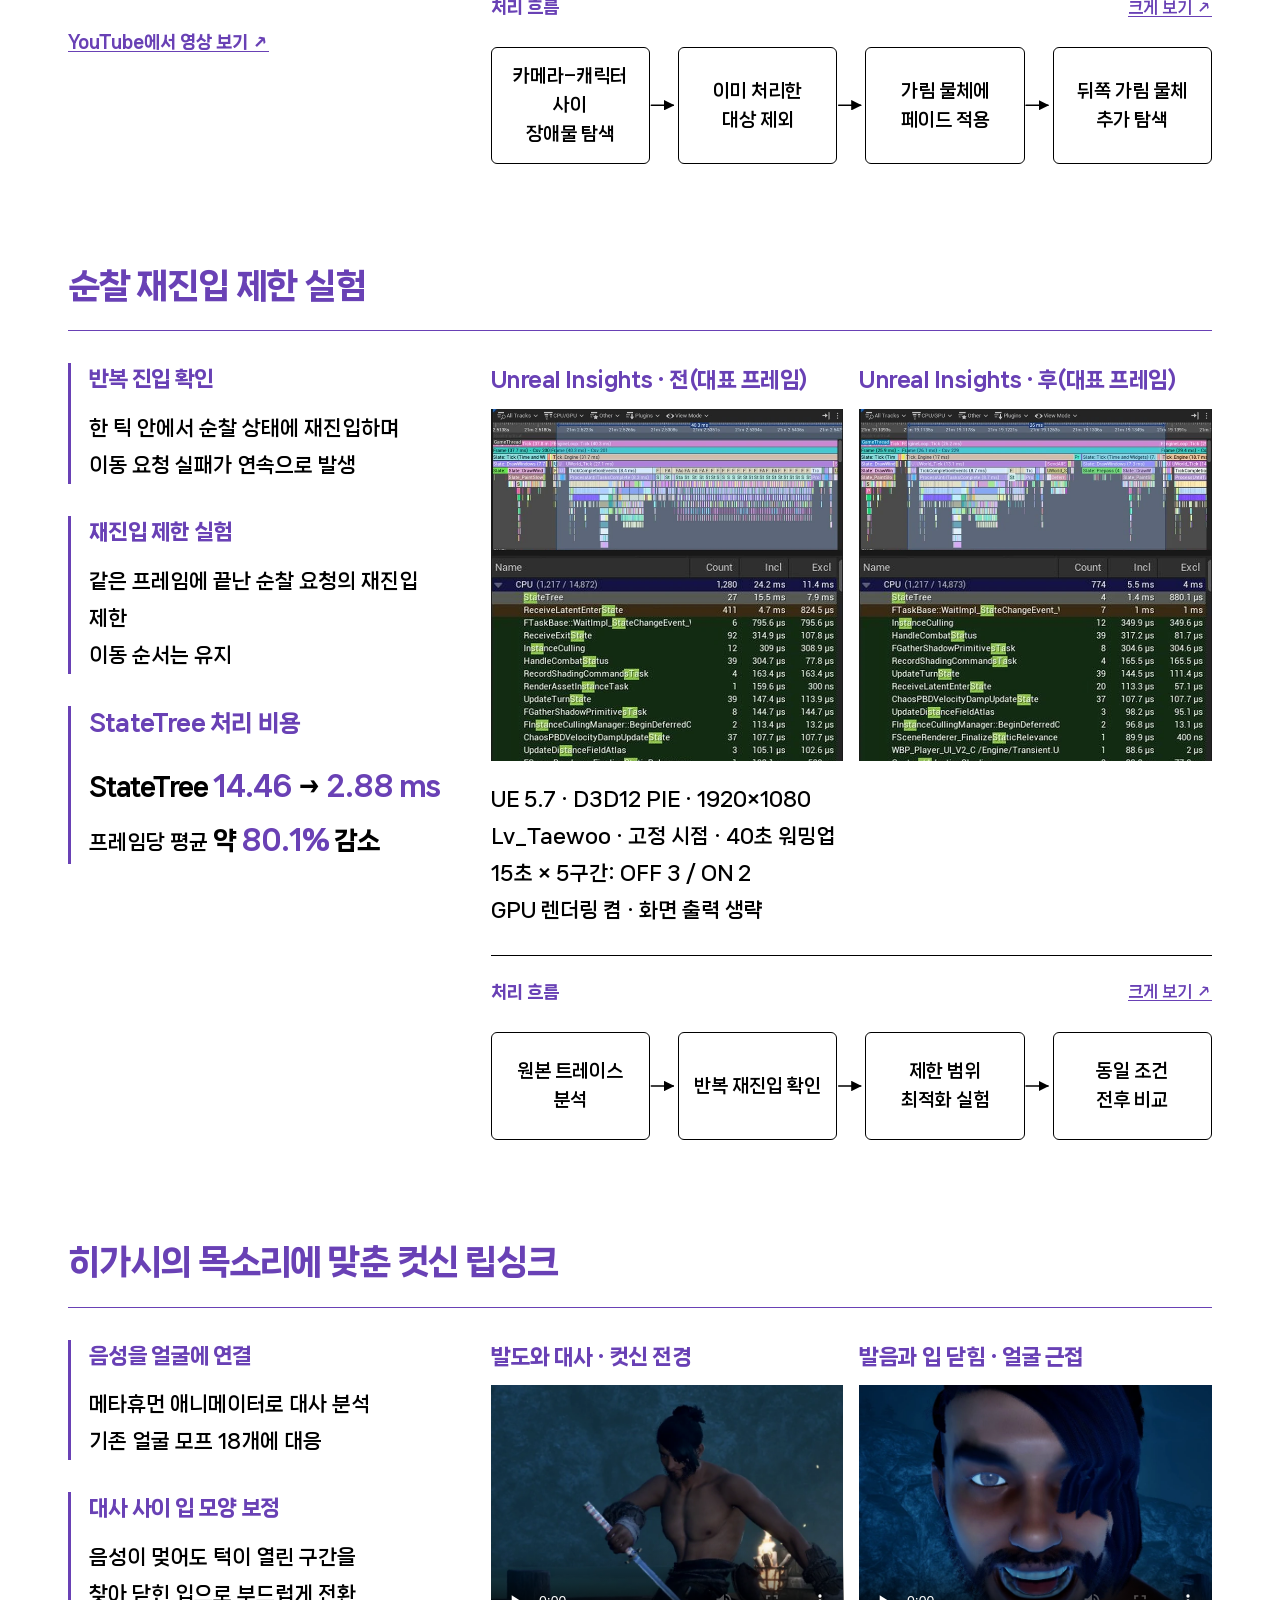
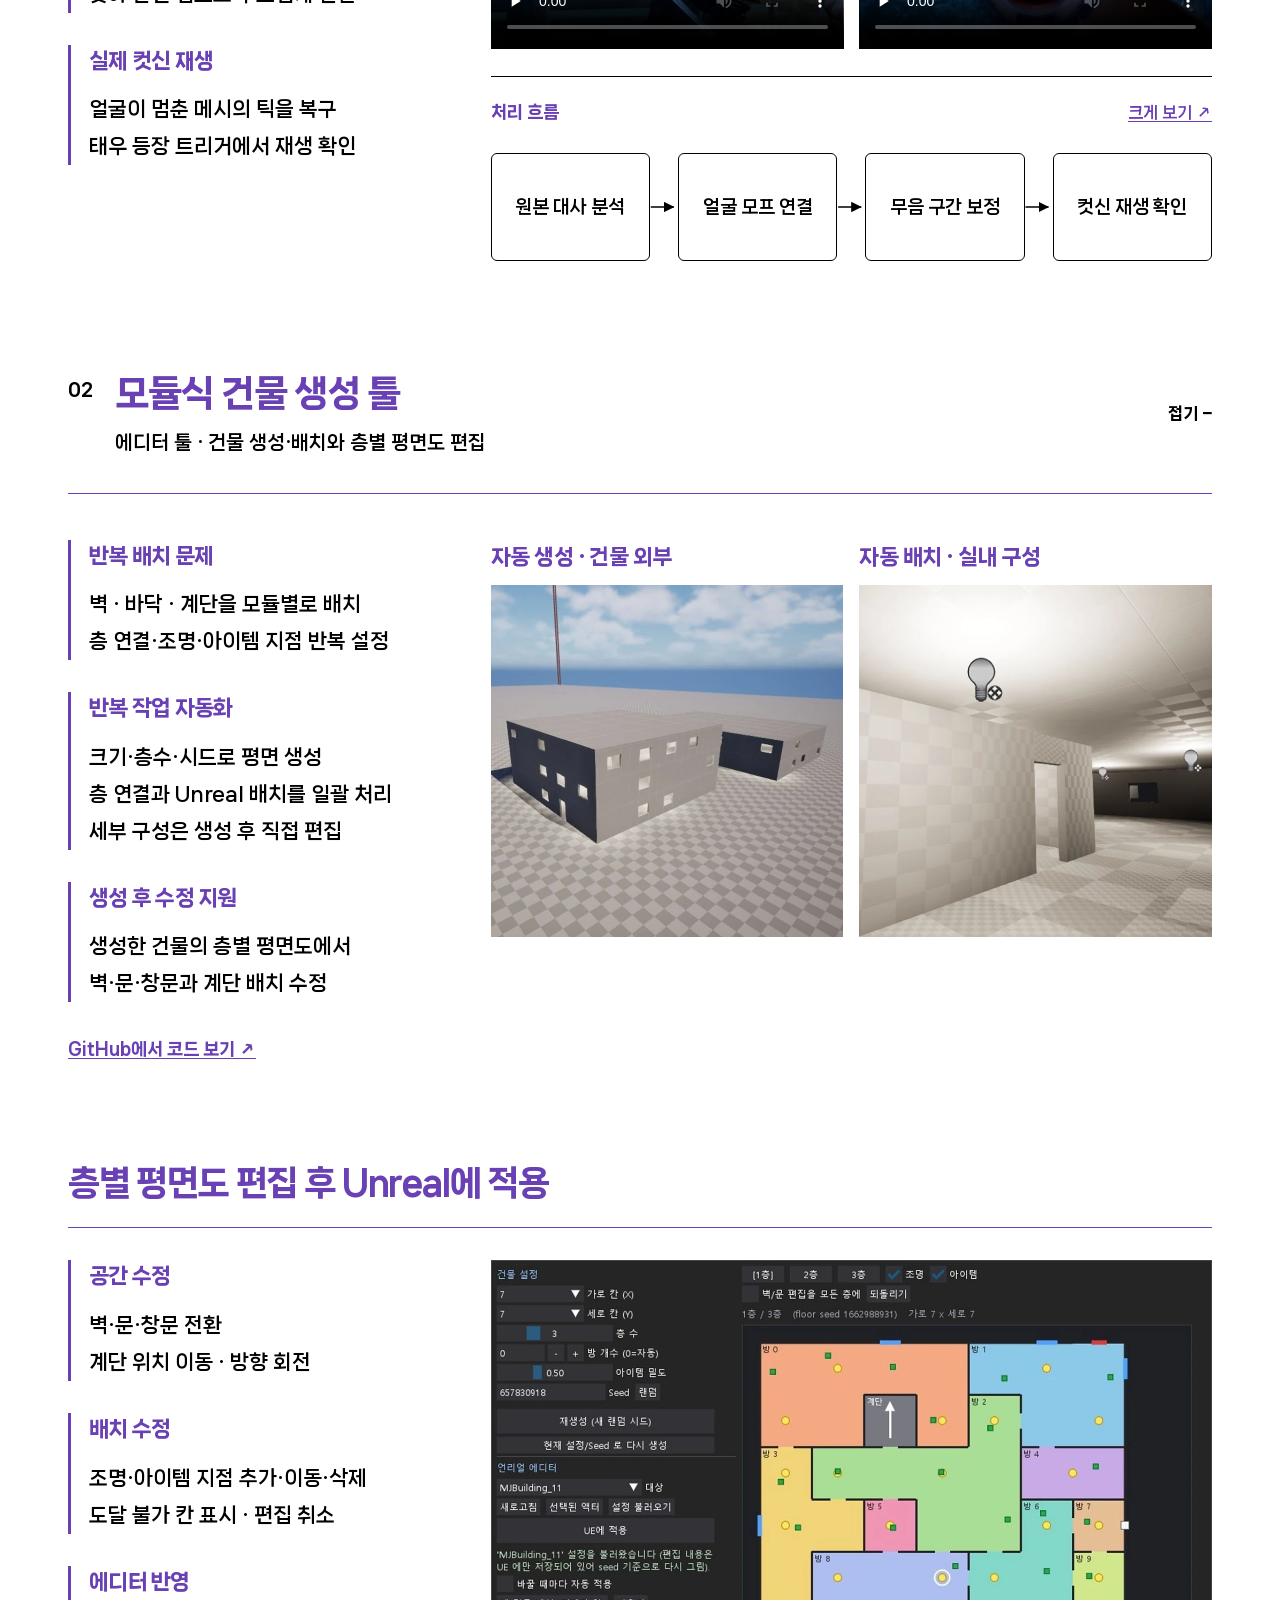
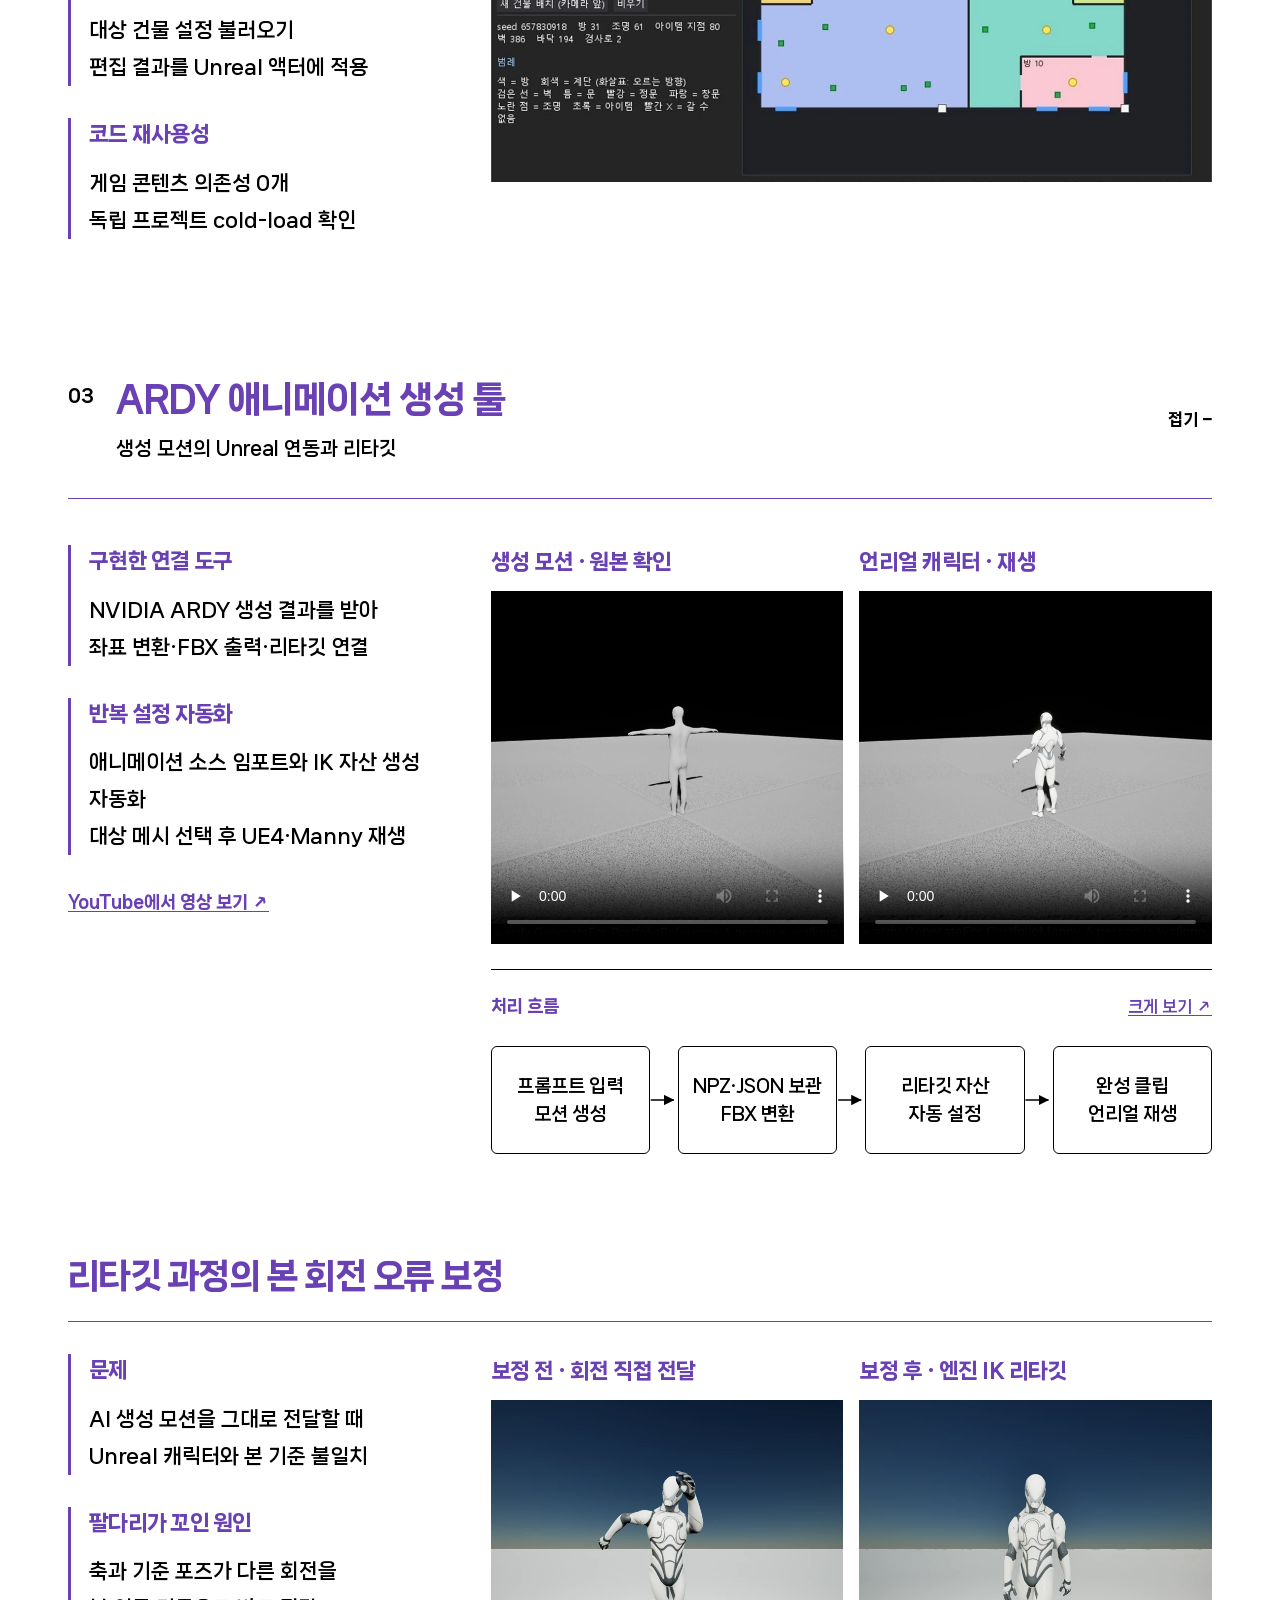
==== commit e217f225: "Feature the LUNA BLADE trailer on the project overview" ====
--- a/index.html
+++ b/index.html
@@ -28,11 +28,11 @@
   <link rel="canonical" href="https://jincat481.github.io/portfolio/">
   <link rel="icon" type="image/svg+xml" href="assets/favicon.svg">
   <link rel="stylesheet" href="style.css?v=20261023-ppt-94004fb70e">
-  <link rel="stylesheet" href="portfolio-theme.css?v=20261023-action-photo">
+  <link rel="stylesheet" href="portfolio-theme.css?v=20261124-luna-trailer">
   <link rel="stylesheet" href="flowcharts.css?v=20261023-branch-label-spacing">
-  <script defer src="portfolio-data.js?v=20261124-moonlight-period"></script>
+  <script defer src="portfolio-data.js?v=20261124-luna-trailer"></script>
   <script defer src="flowcharts.js?v=20261023-branch-label-spacing"></script>
-  <script defer src="app.js?v=20261023-exhibition-status"></script>
+  <script defer src="app.js?v=20261124-luna-trailer"></script>
   <script defer src="typography.js?v=20261023-feedback-evidence"></script>
 </head>
 <body>
--- a/portfolio-theme.css
+++ b/portfolio-theme.css
@@ -120,3 +120,5 @@
 /* Match the replacement action image to the existing combat frame. */
 #moonlight-page-3 .scope-row:nth-child(3) .scope-image img{aspect-ratio:1955936/1524000;object-fit:cover;object-position:center}
 #moonlight-page-3 .scope-row+.scope-row{border-top:1px solid #000}
+
+.trailer-player{display:block;width:100%;aspect-ratio:16/9;border:0}
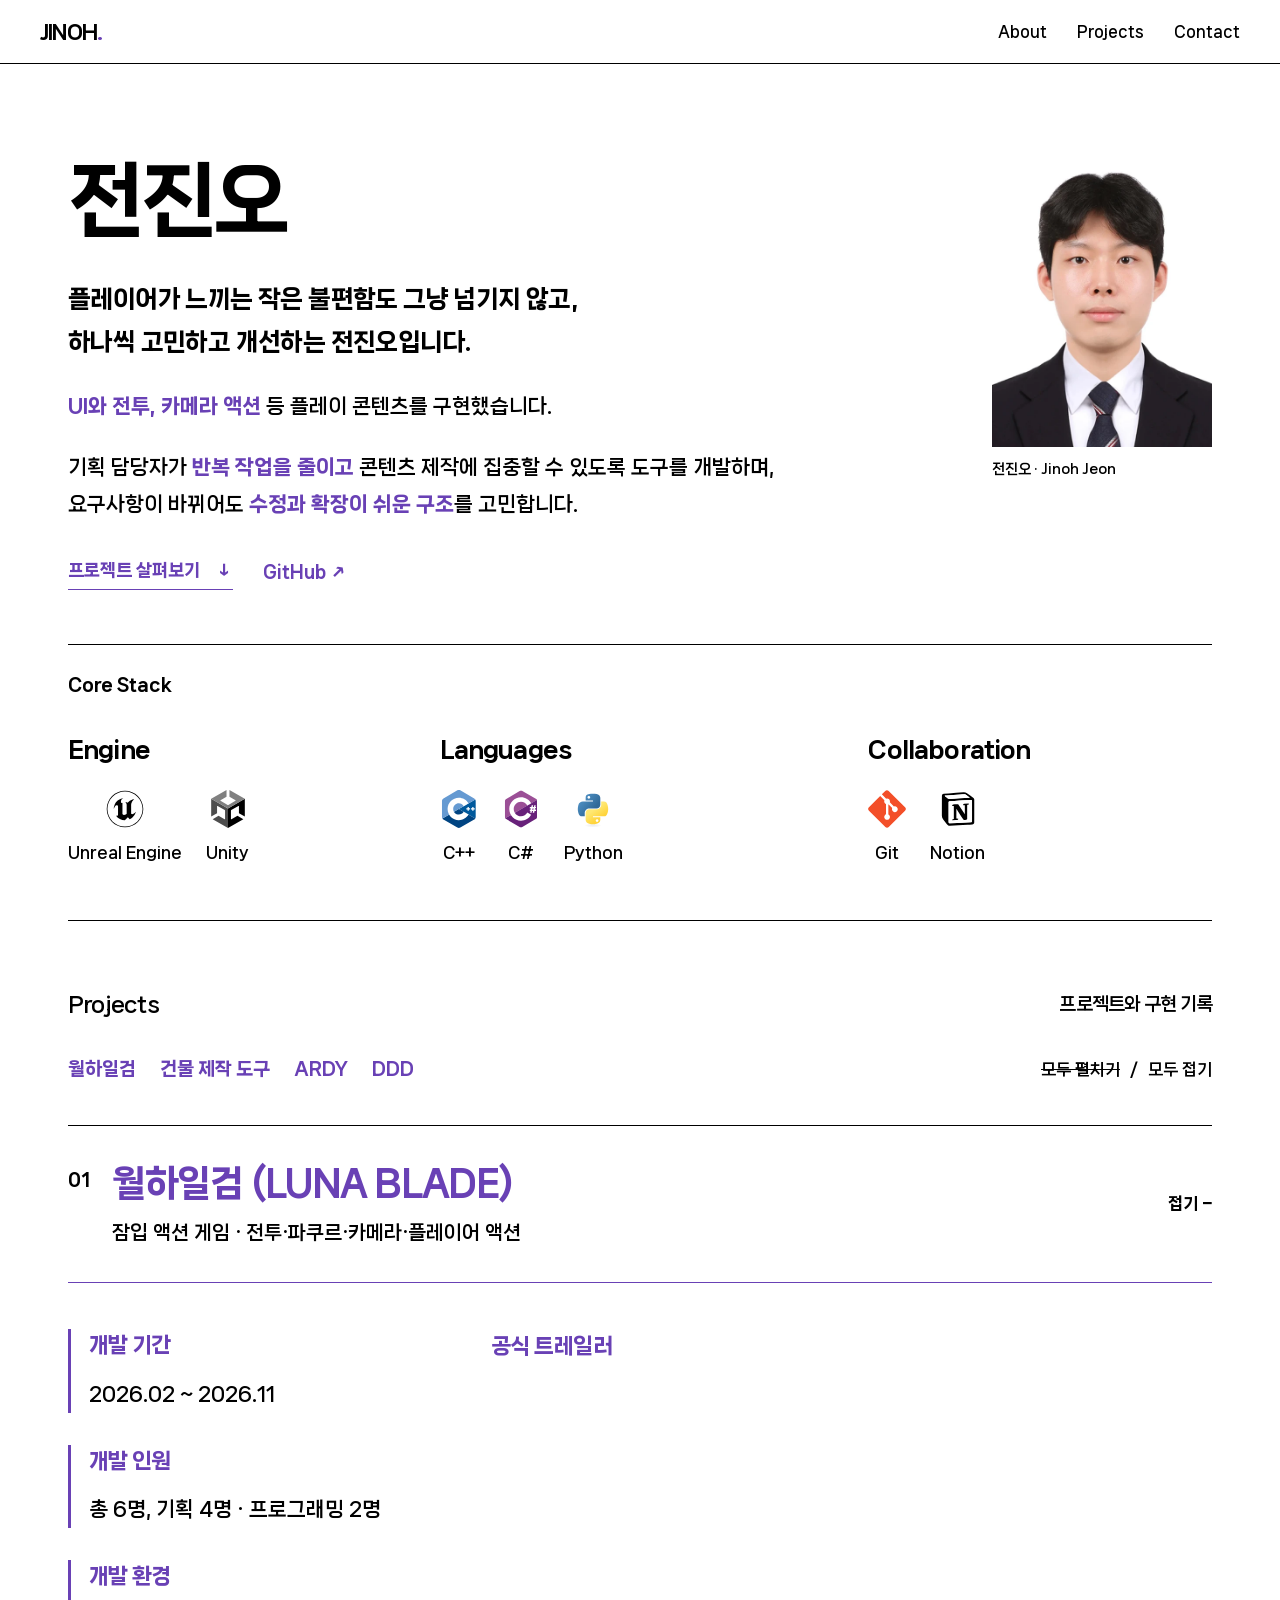
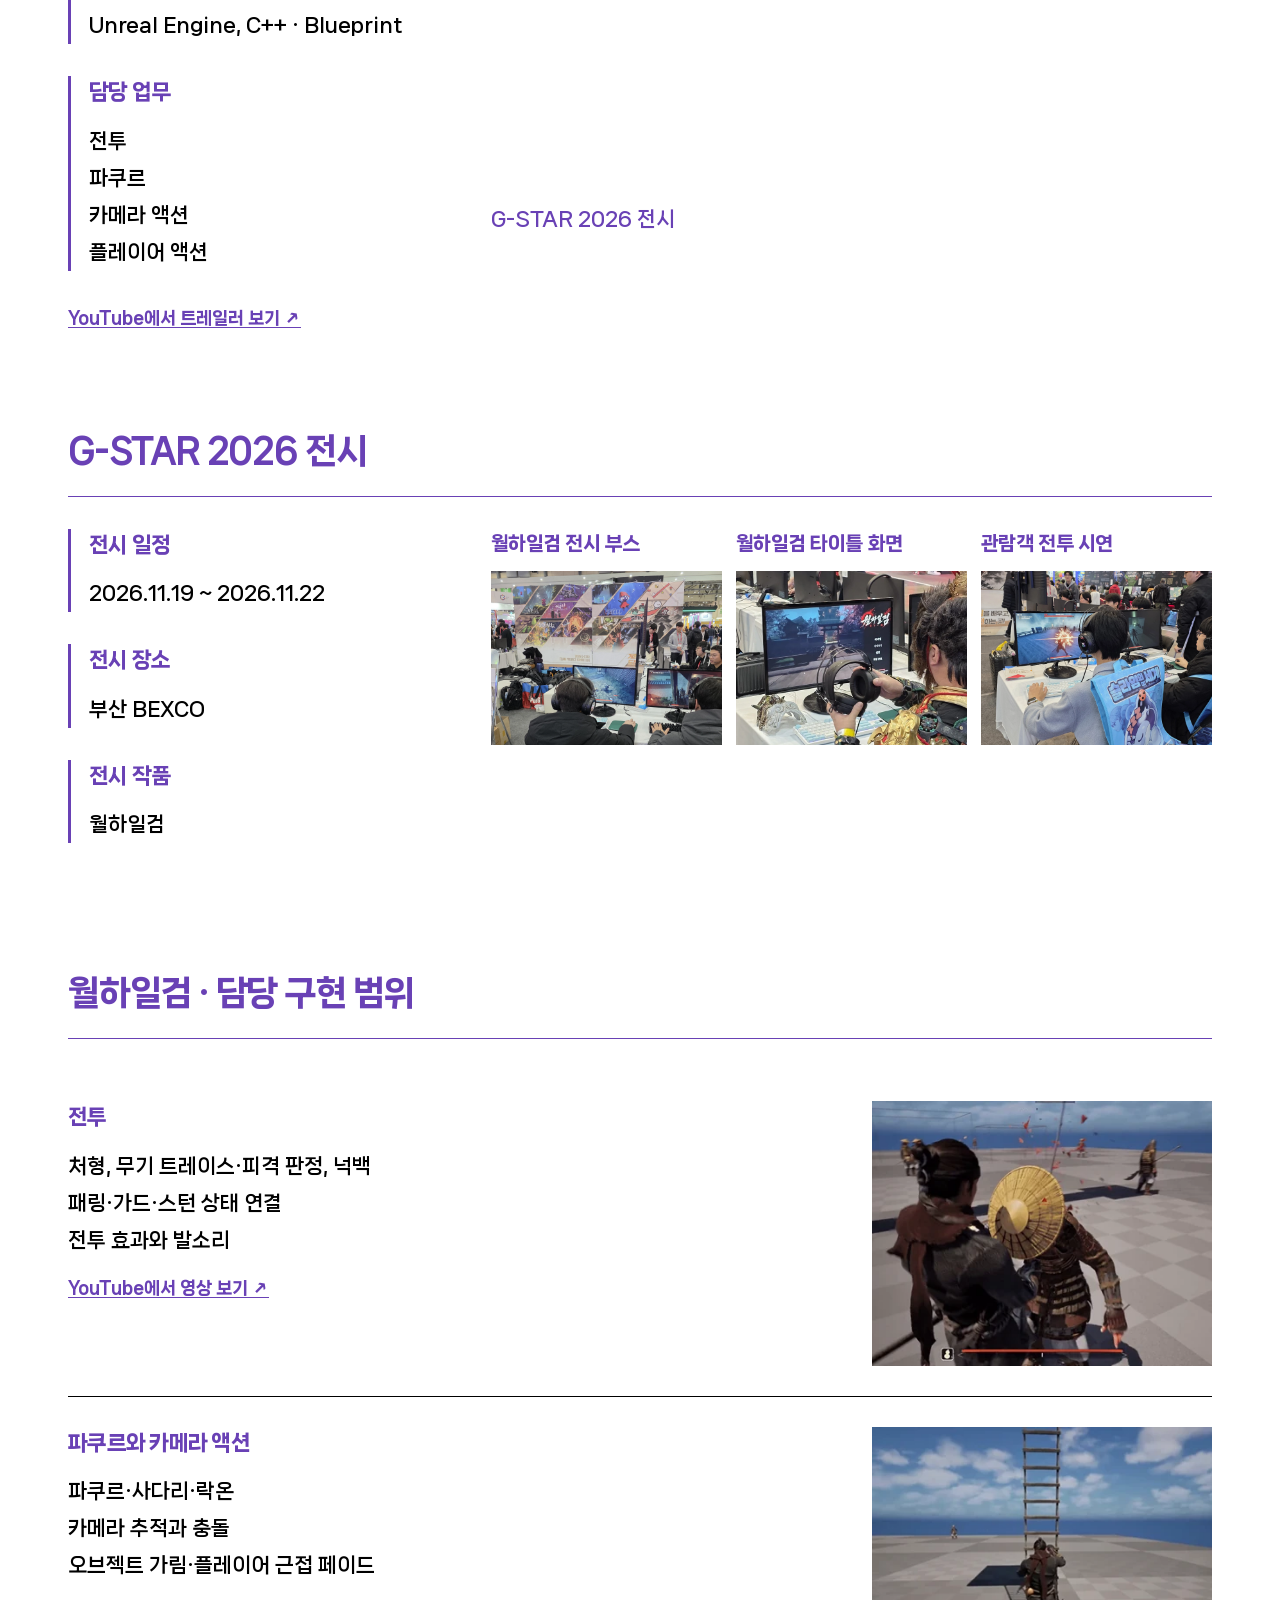
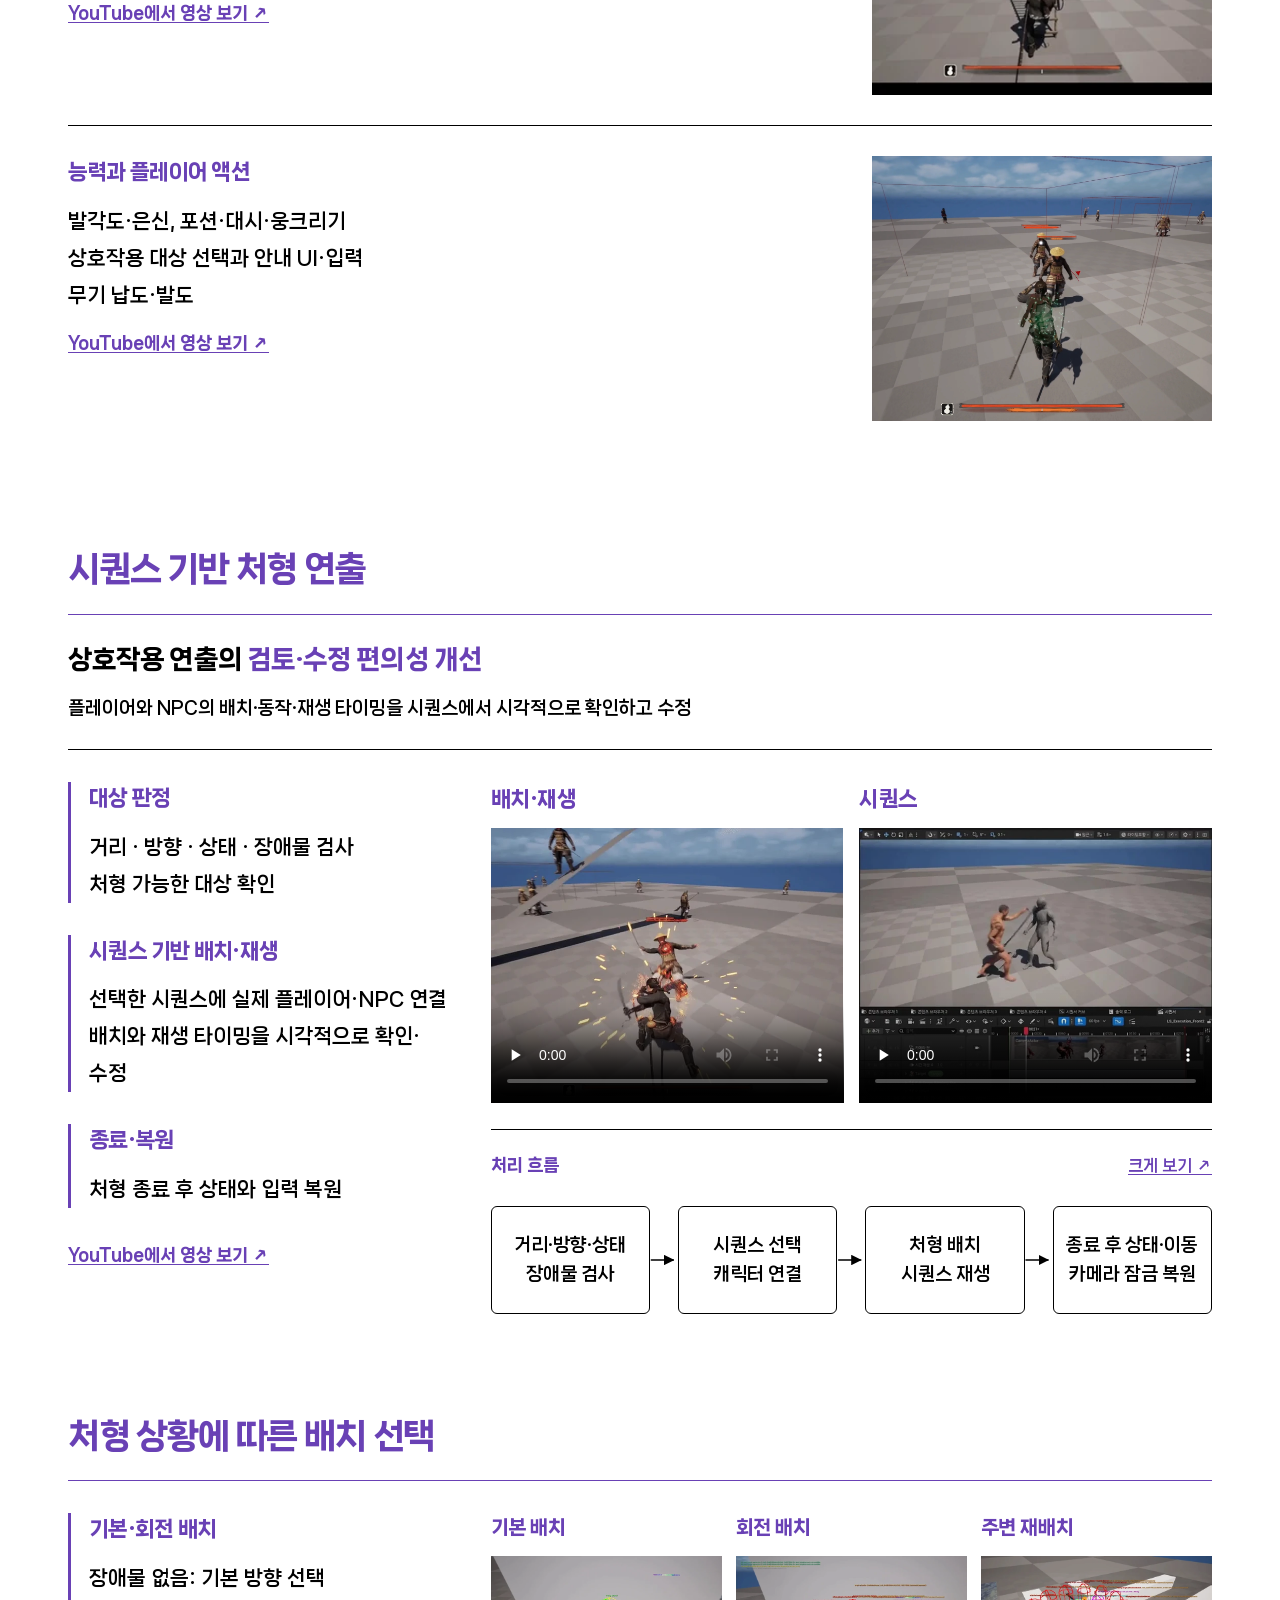
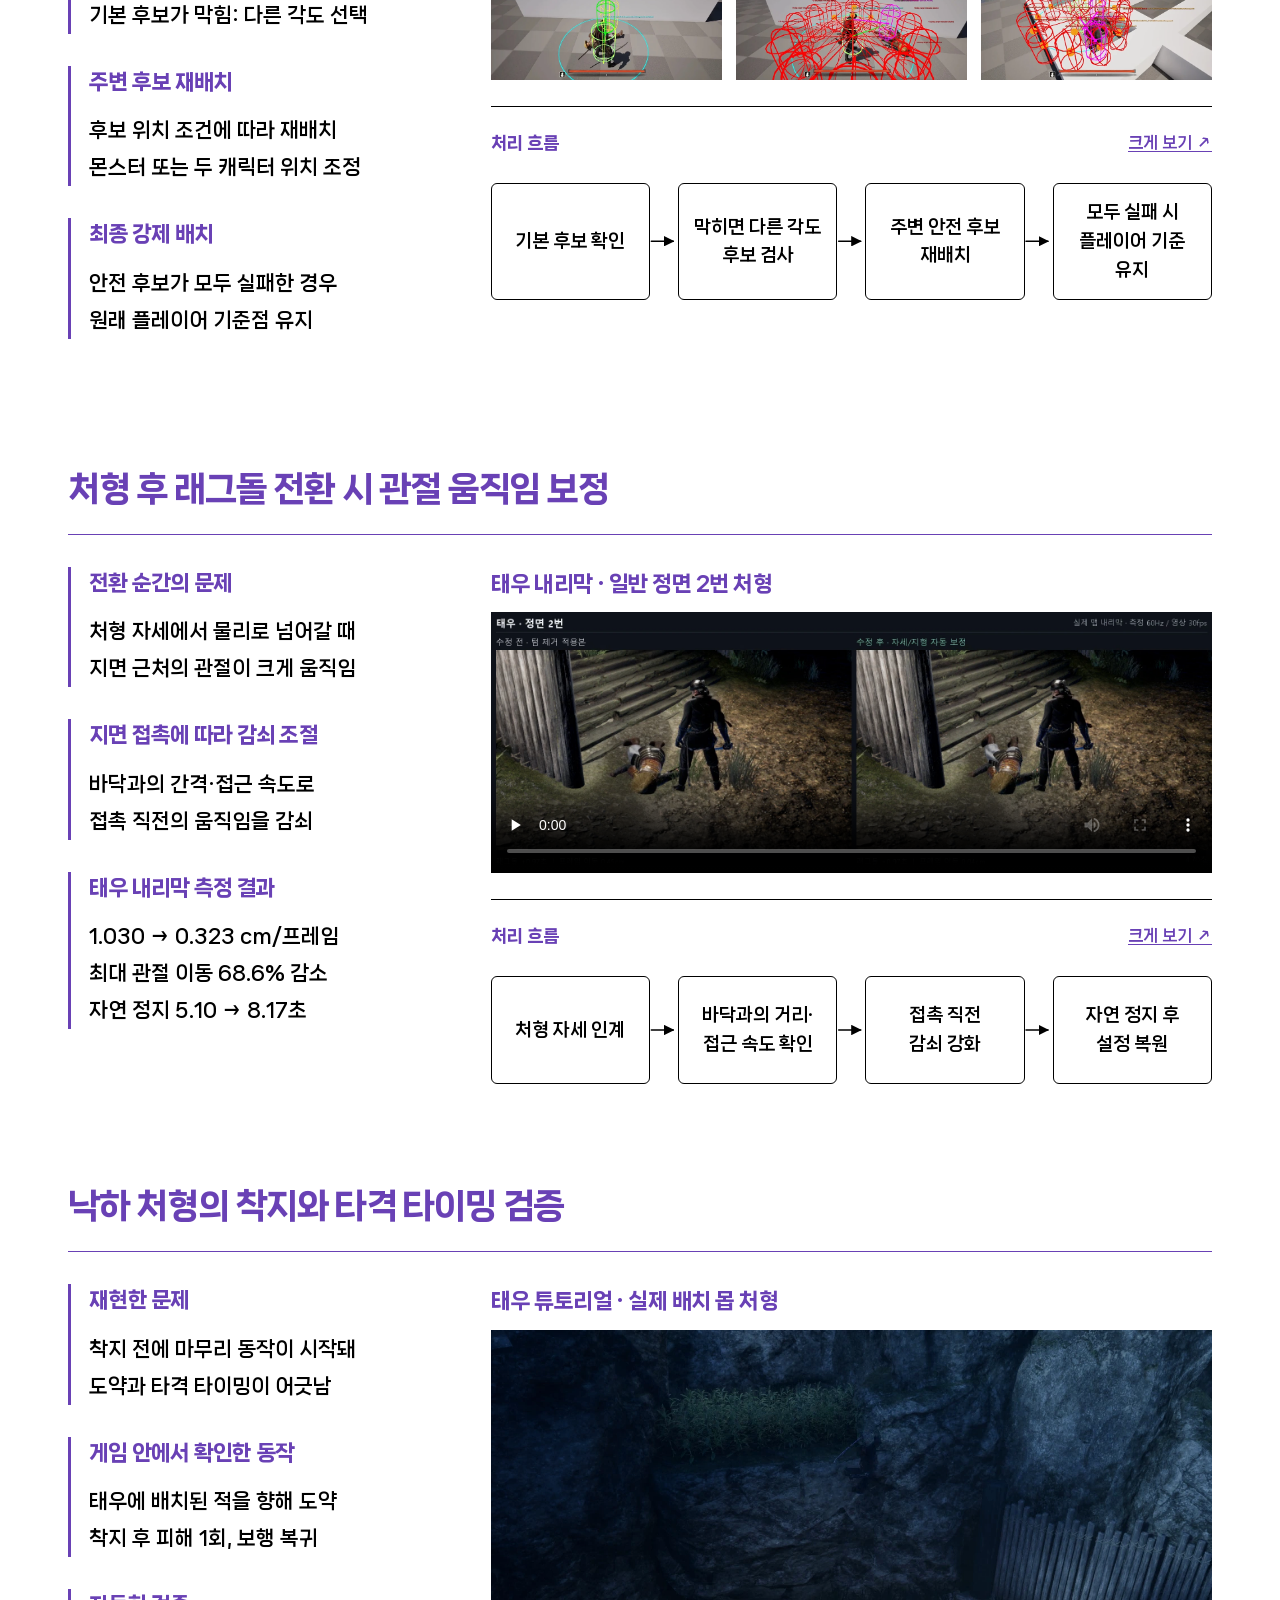
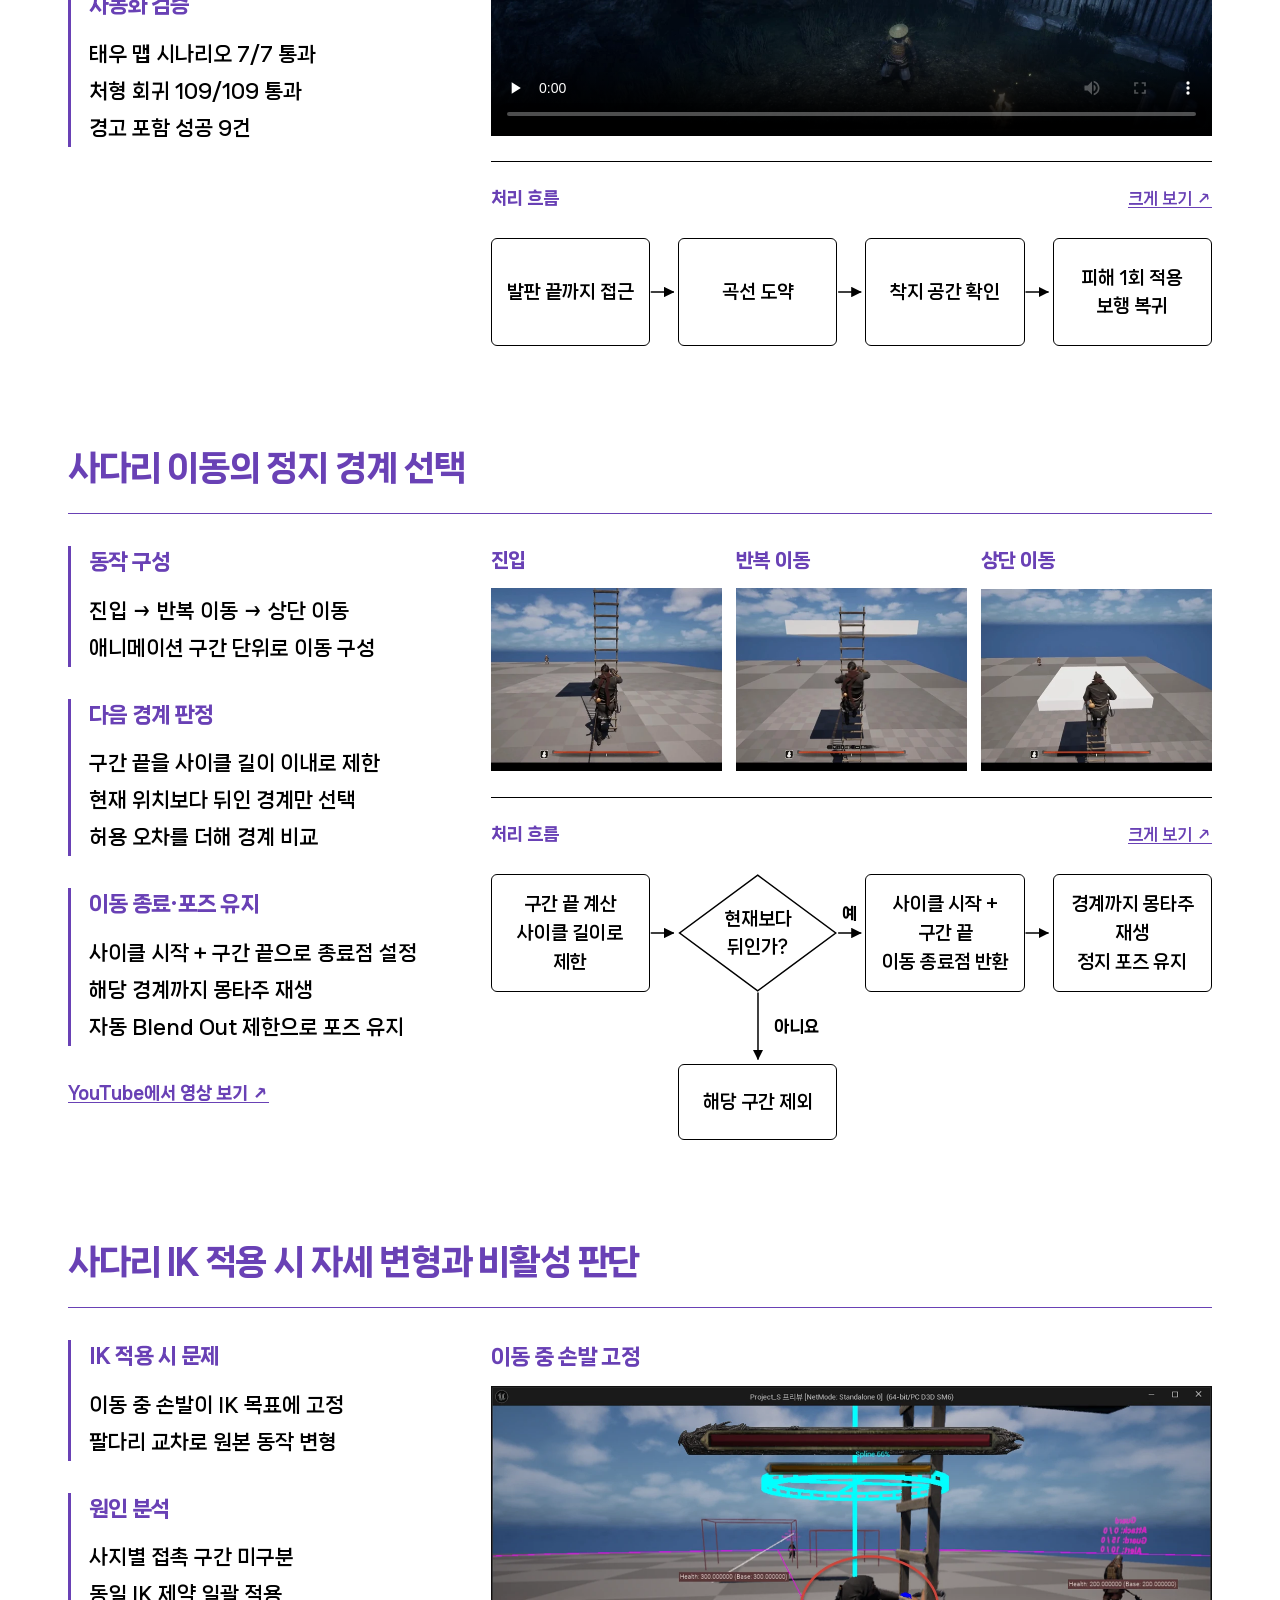
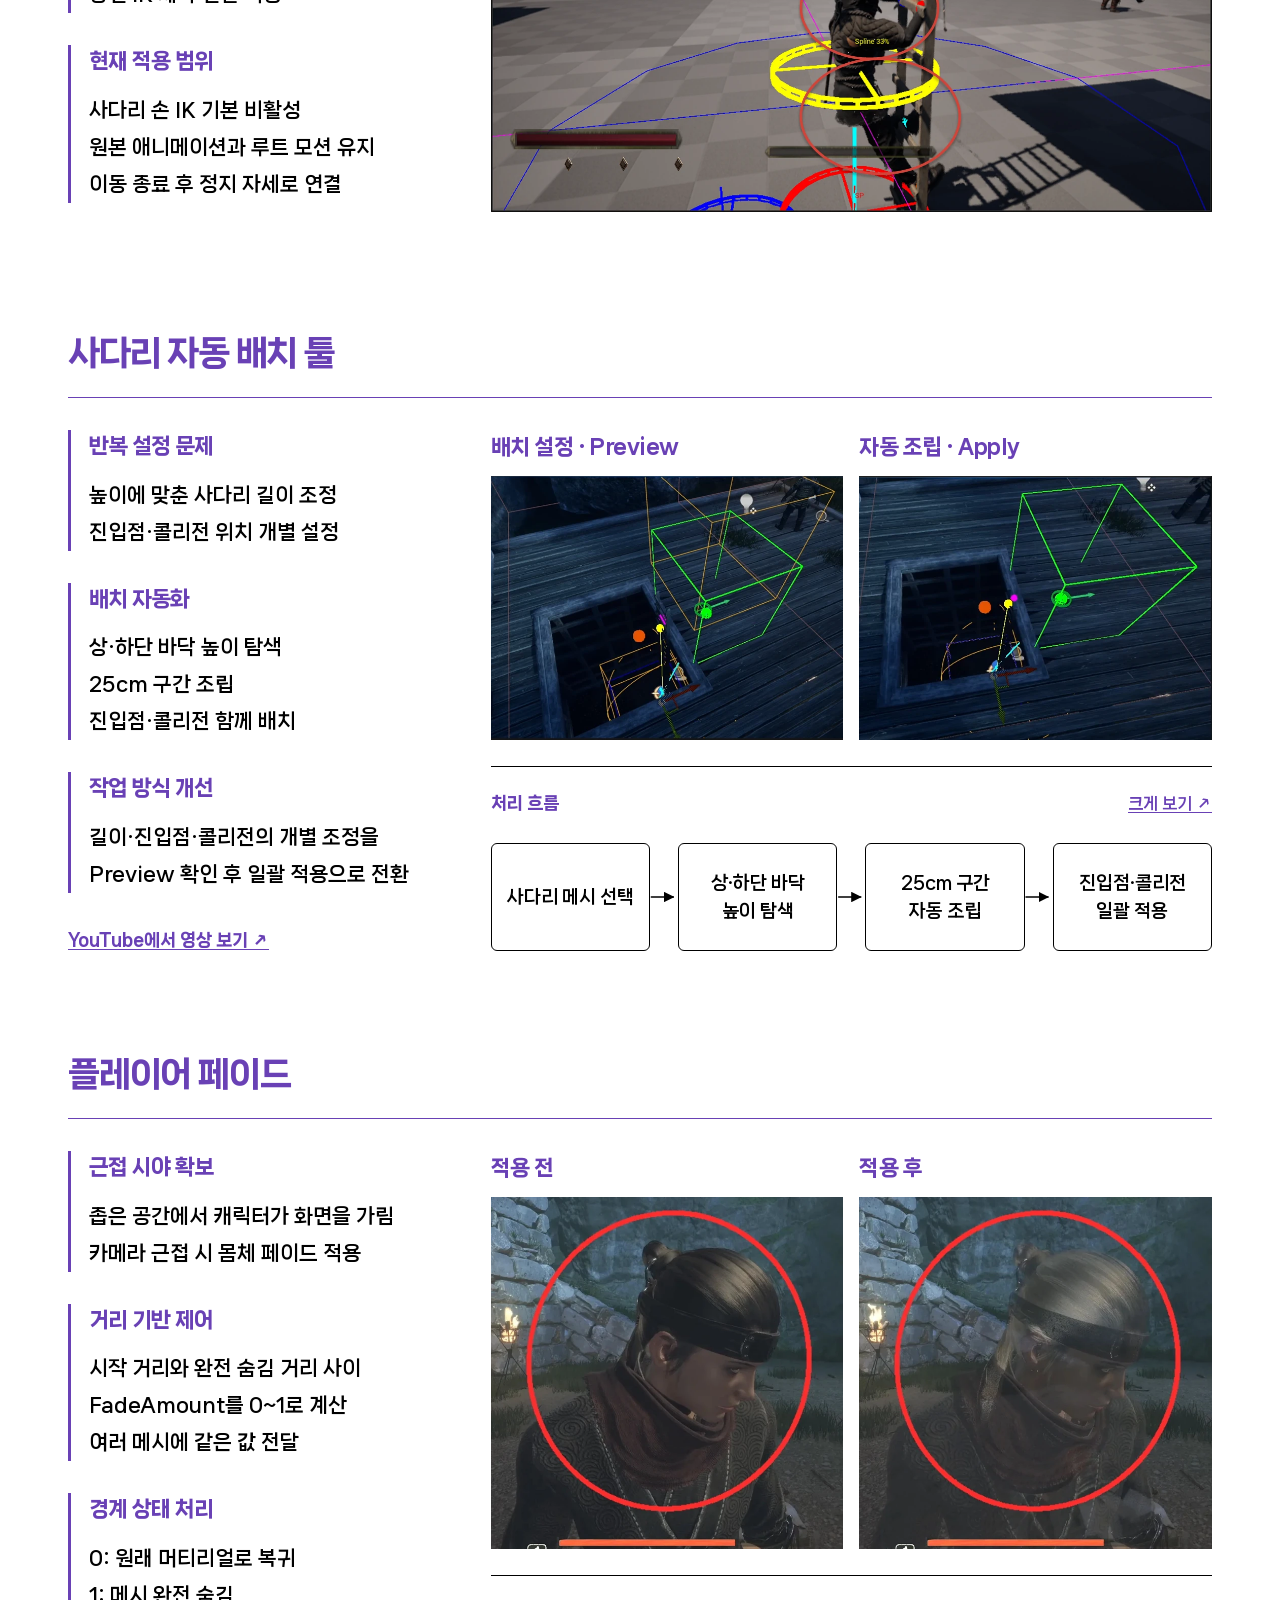
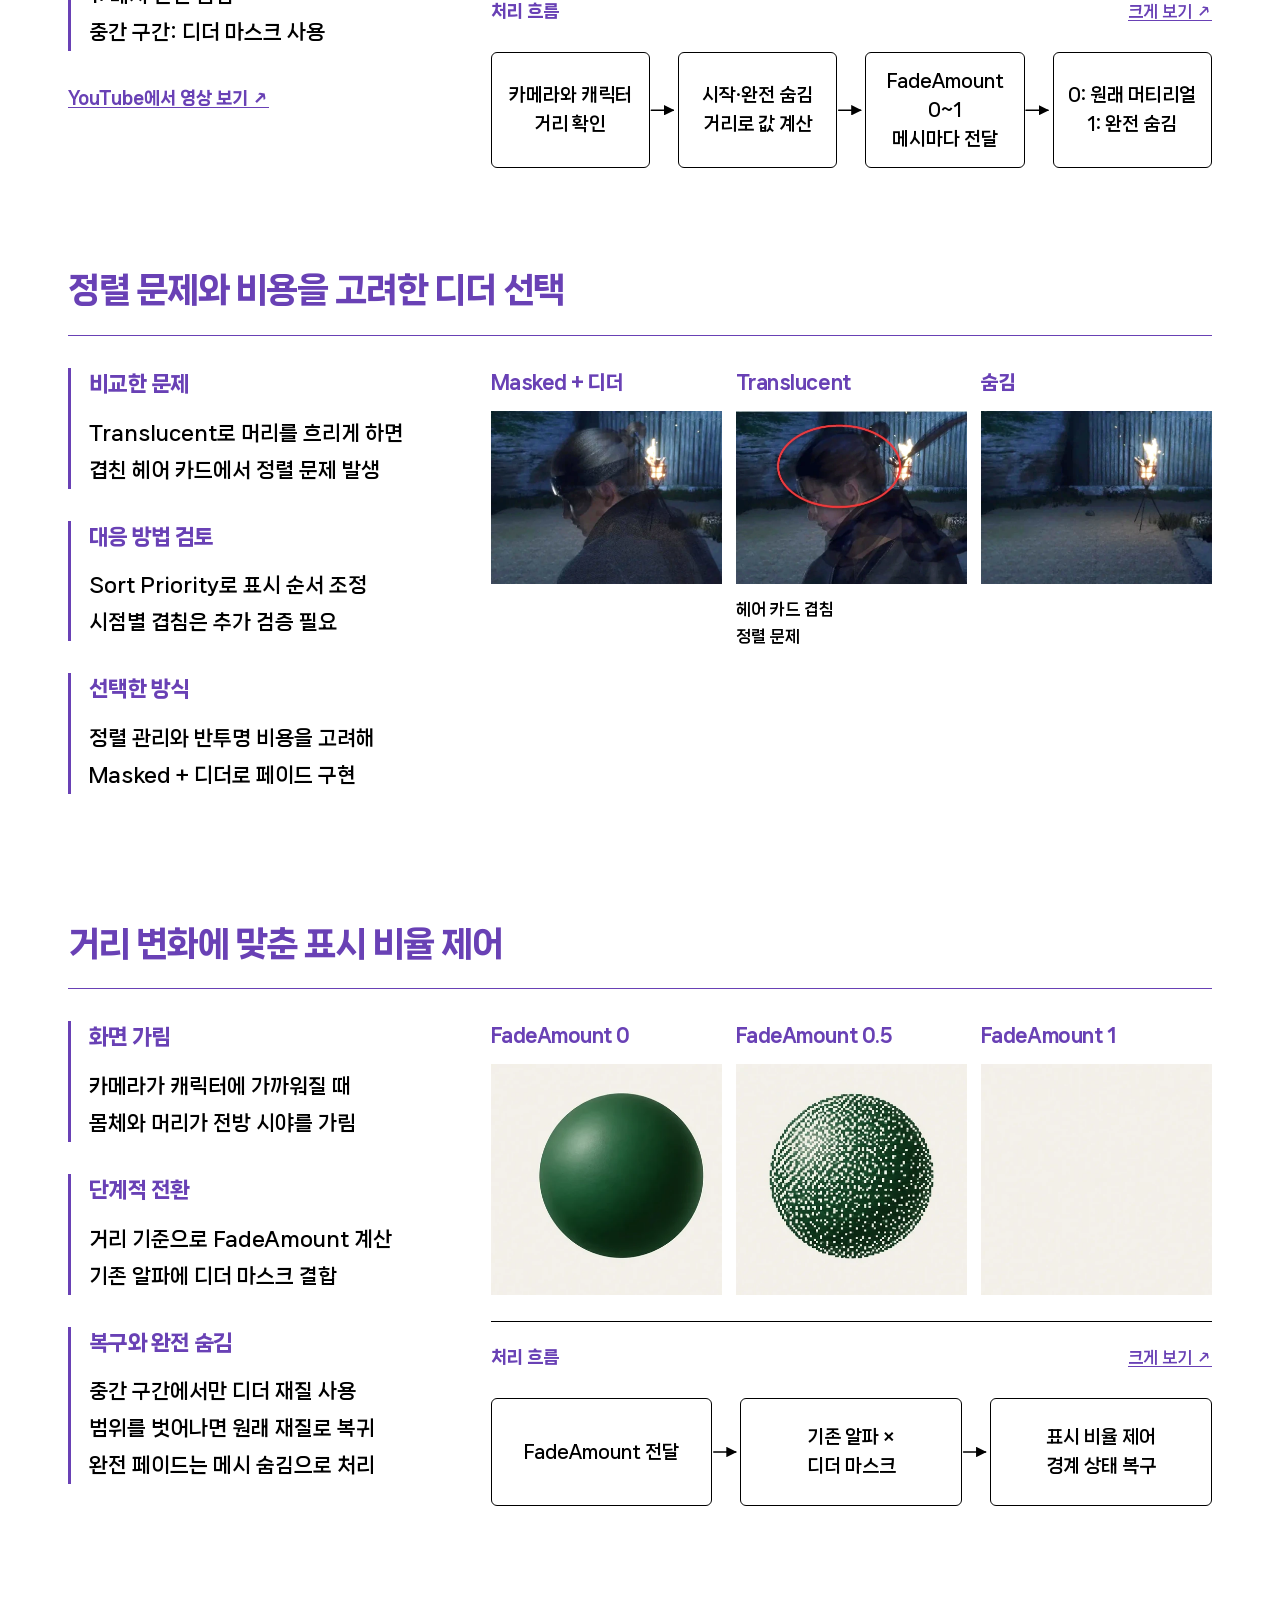
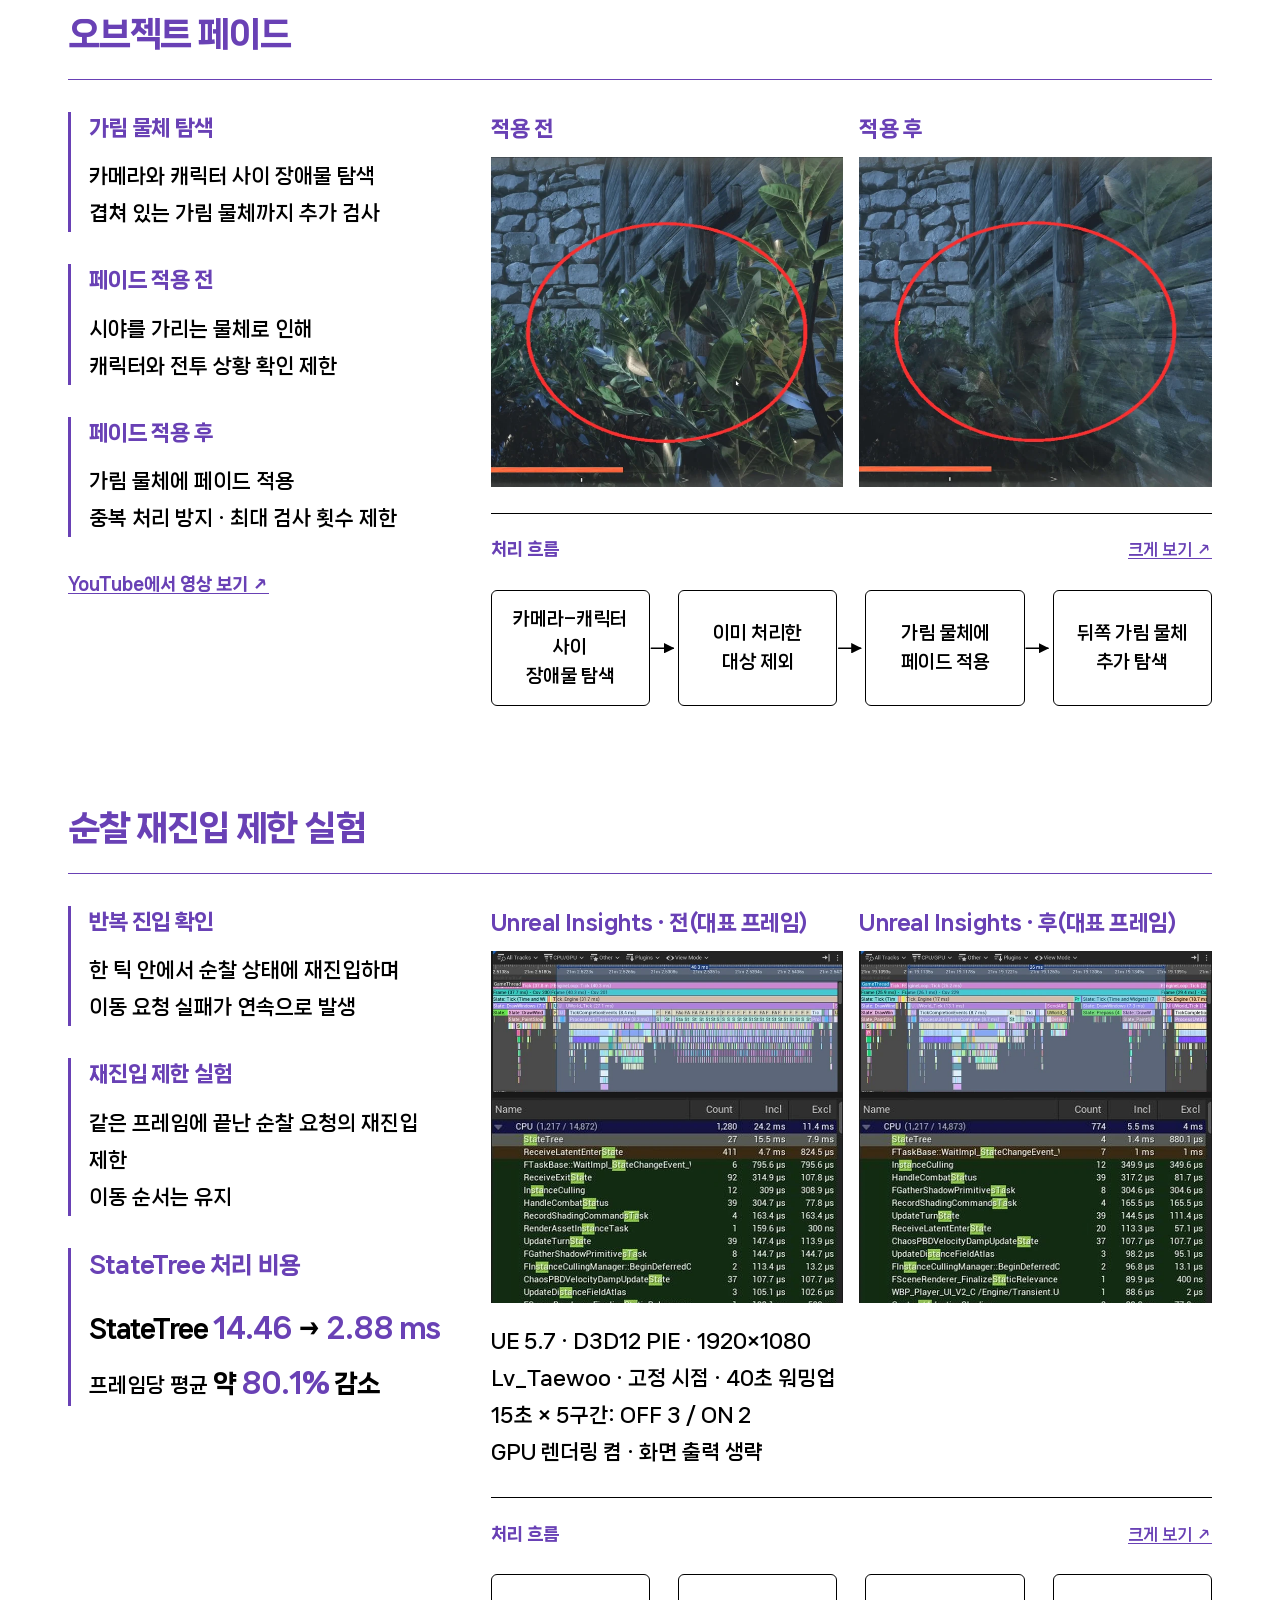
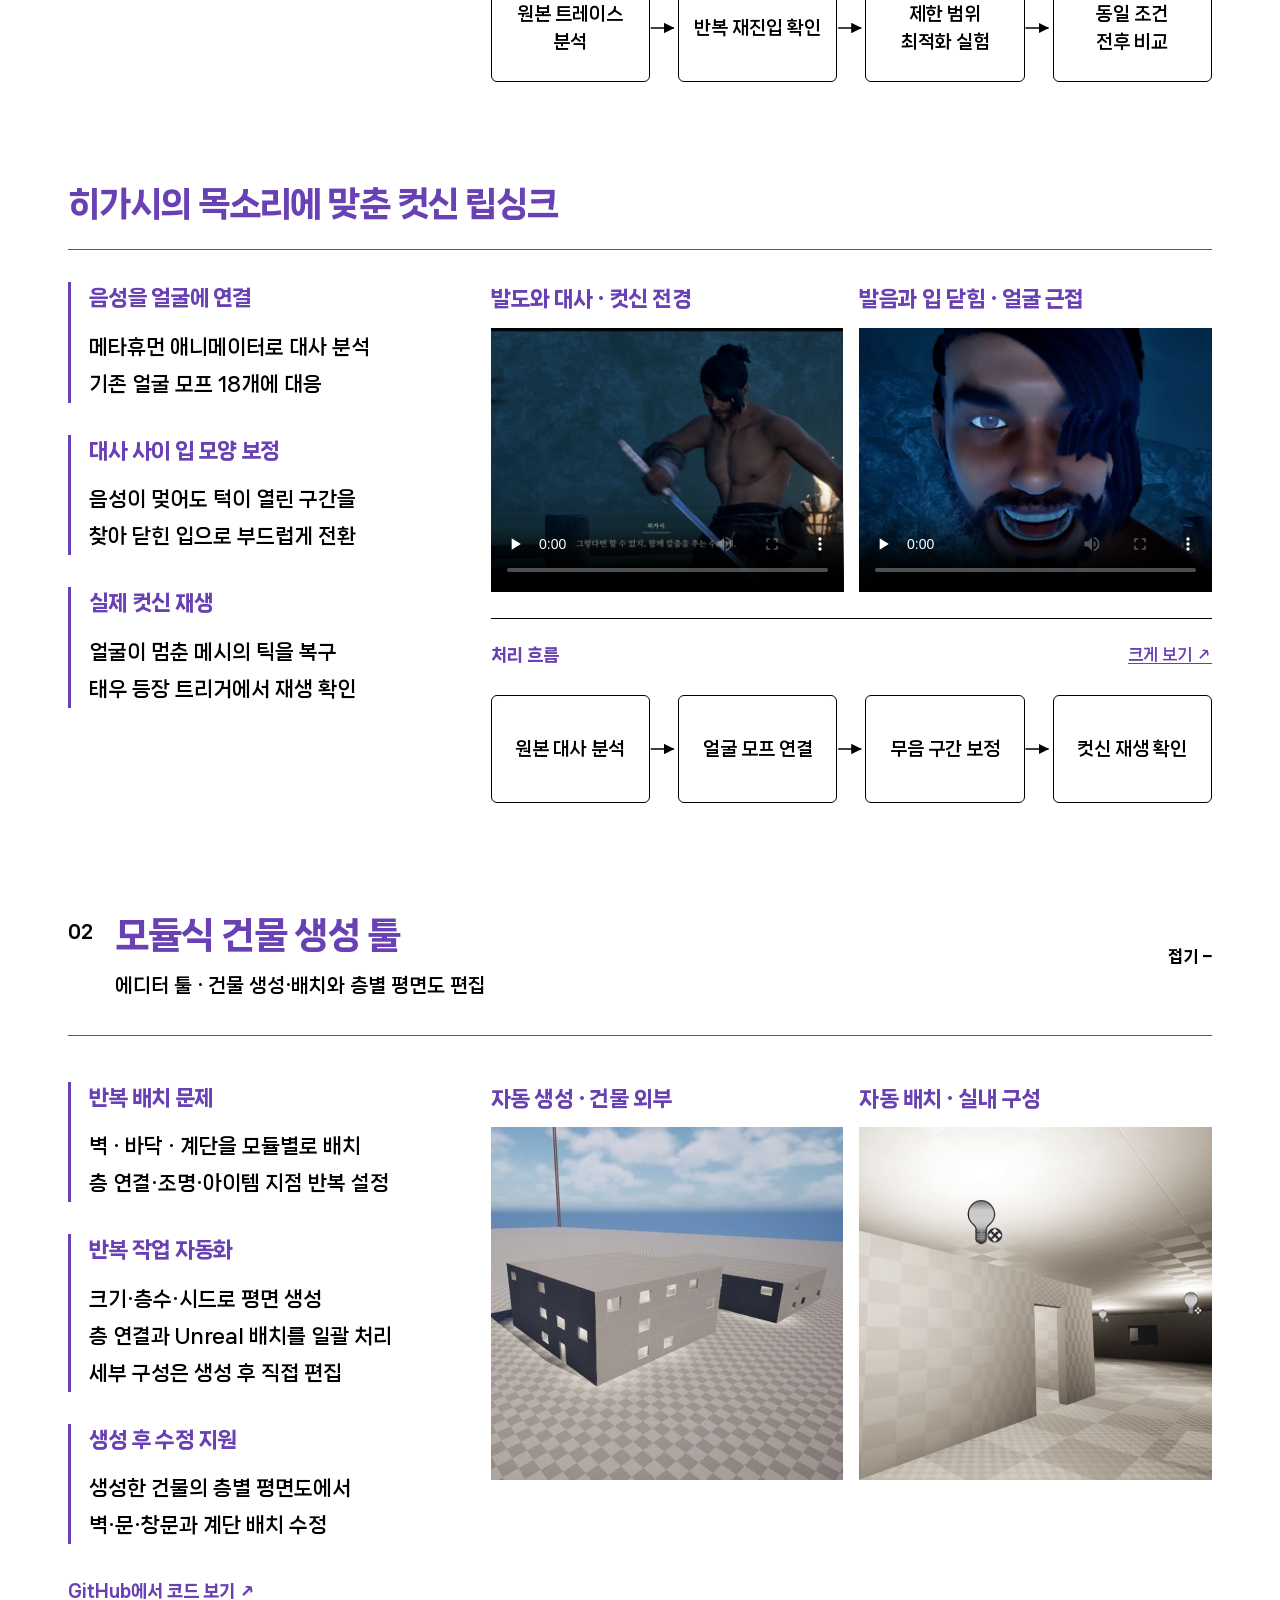
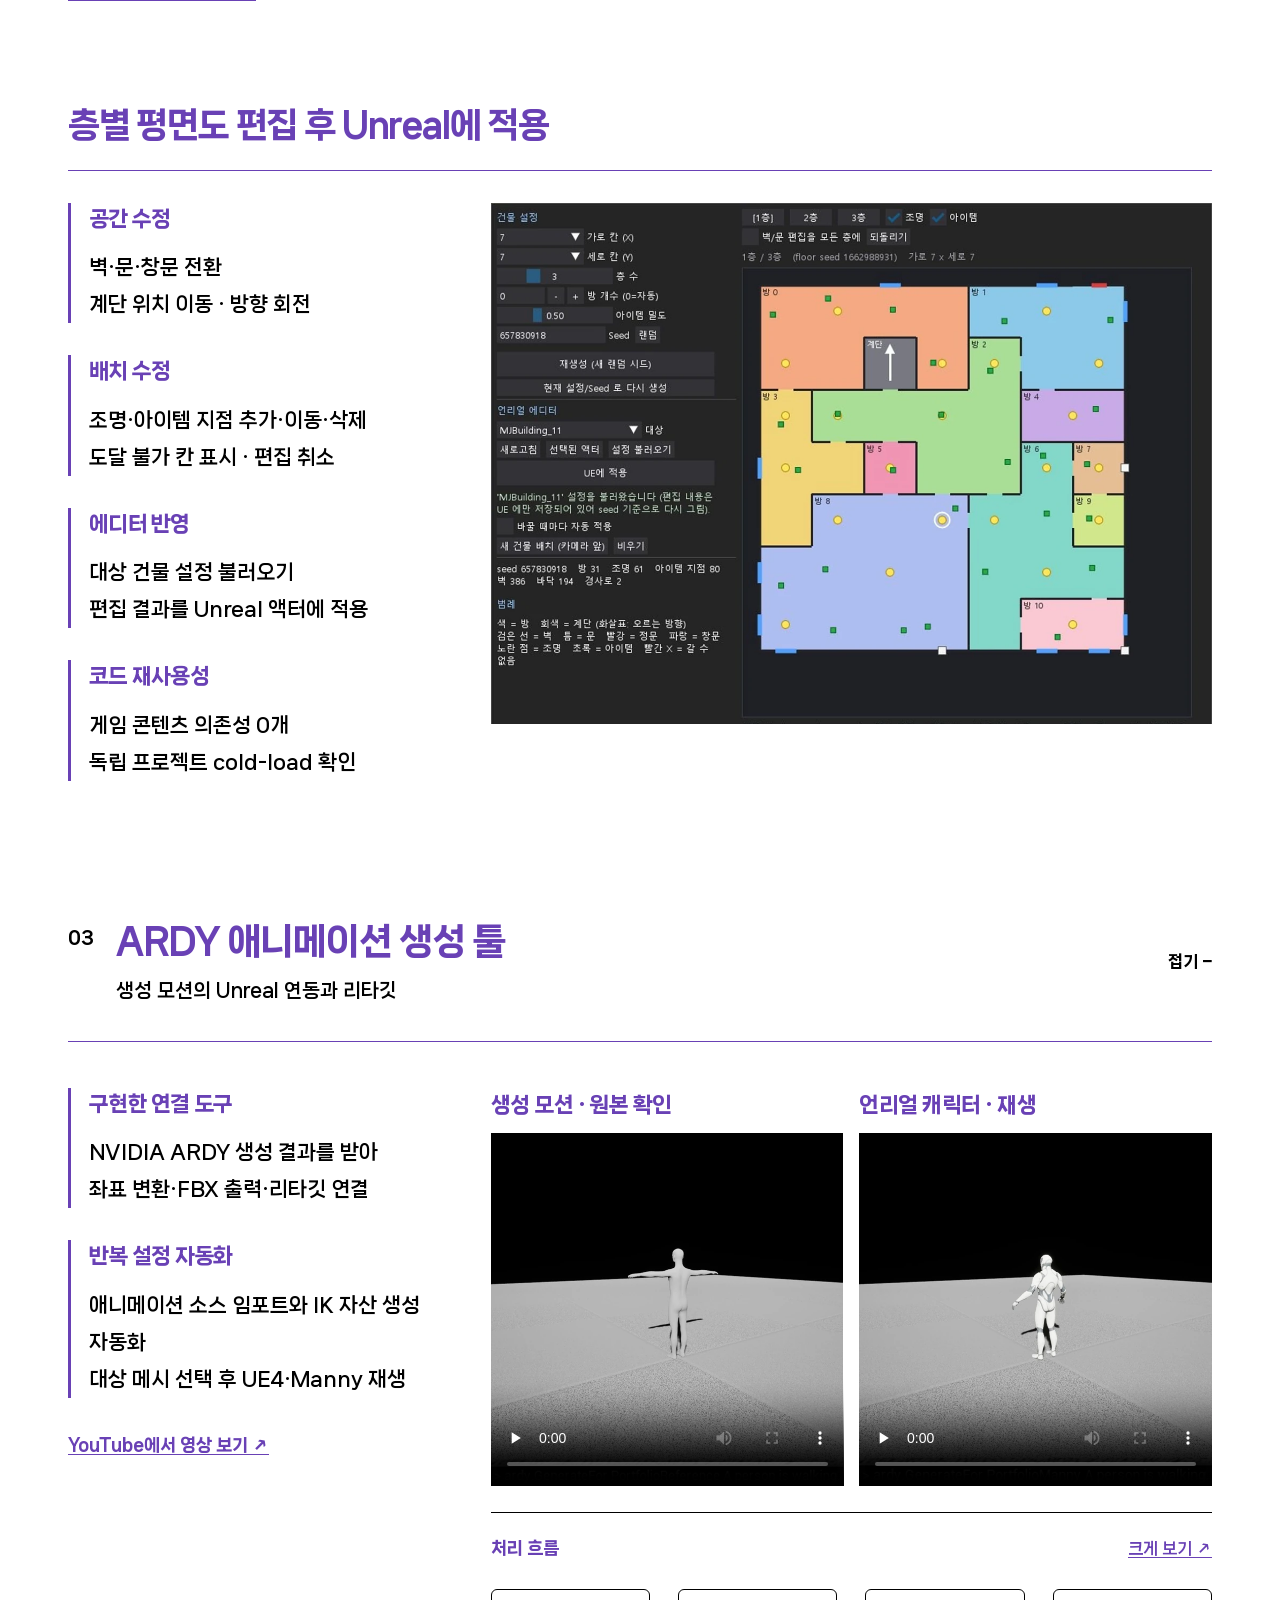
==== commit 4f6d14eb: "Publish G-STAR 2026 photos and corrected Higashi cinematic" ====
--- a/index.html
+++ b/index.html
@@ -30,7 +30,7 @@
   <link rel="stylesheet" href="style.css?v=20261023-ppt-94004fb70e">
   <link rel="stylesheet" href="portfolio-theme.css?v=20261124-luna-trailer">
   <link rel="stylesheet" href="flowcharts.css?v=20261023-branch-label-spacing">
-  <script defer src="portfolio-data.js?v=20261124-luna-trailer"></script>
+  <script defer src="portfolio-data.js?v=20261124-exhibition-final-lips"></script>
   <script defer src="flowcharts.js?v=20261023-branch-label-spacing"></script>
   <script defer src="app.js?v=20261124-luna-trailer"></script>
   <script defer src="typography.js?v=20261023-feedback-evidence"></script>
